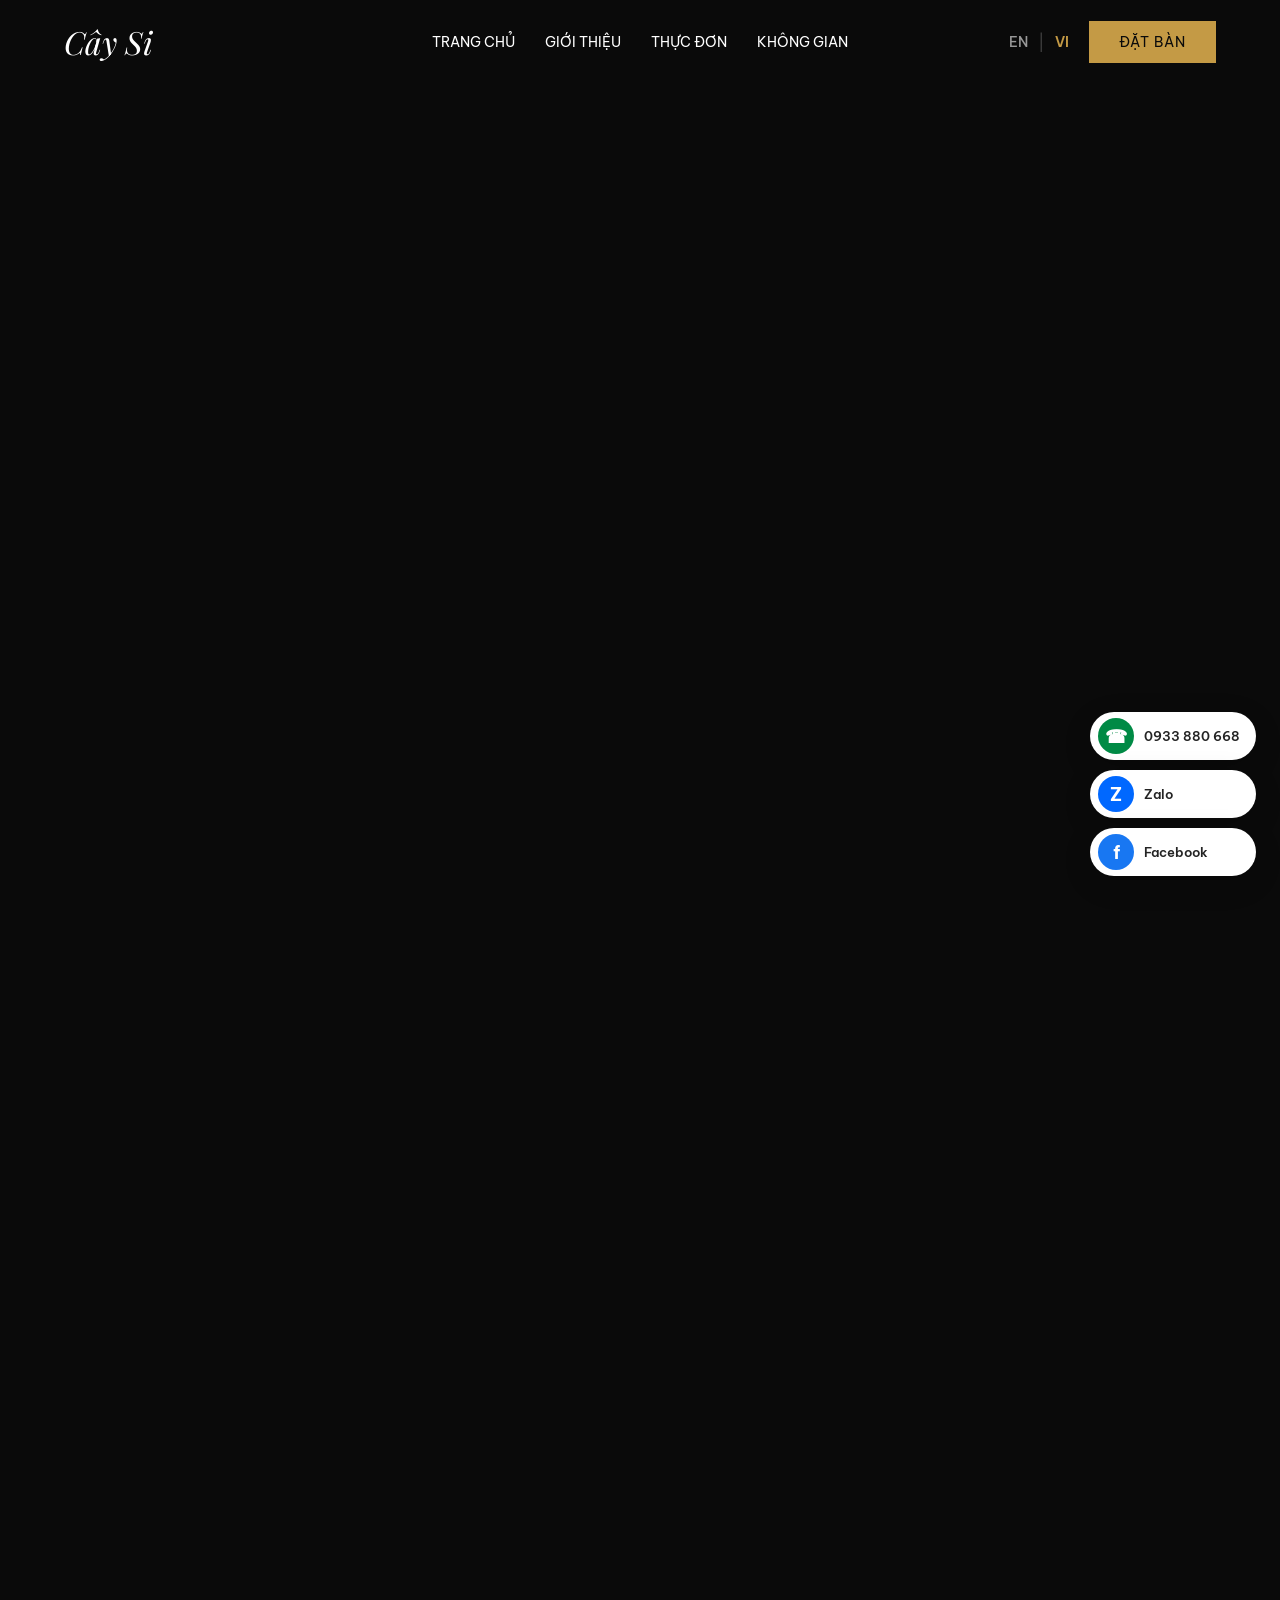
==== index.html @ 246cc5c3 "fix favi icon" ====
<!DOCTYPE html>
<html lang="en">

<head>
    <meta charset="UTF-8">
    <meta name="viewport" content="width=device-width, initial-scale=1.0">

    <link rel="icon" type="image/png" href="my-favicon/favicon-96x96.png" sizes="96x96" />
    <link rel="icon" type="image/svg+xml" href="my-favicon/favicon.svg" />
    <link rel="shortcut icon" href="my-favicon/favicon.ico" />
    <link rel="apple-touch-icon" sizes="180x180" href="my-favicon/apple-touch-icon.png" />
    <meta name="apple-mobile-web-app-title" content="Cay Si" />
    <link rel="manifest" href="my-favicon/site.webmanifest" />

    <title>Hải Sản Cây Si</title>
    <link rel="preconnect" href="https://fonts.googleapis.com">
    <link rel="preconnect" href="https://fonts.gstatic.com" crossorigin>
    <link
        href="https://fonts.googleapis.com/css2?family=Be+Vietnam+Pro:wght@300;400;500;600&family=Playfair+Display:ital,wght@0,400;0,600;0,700;1,400&display=swap"
        rel="stylesheet">
    <link rel="stylesheet" href="css/style.css">
</head>

<body>

    <!-- Header -->
    <header class="header">
        <div class="logo">Cây Si</div>

        <!-- Nút Hamburger cho Mobile -->
        <button class="menu-toggle" aria-label="Toggle Menu">
            <span></span>
            <span></span>
            <span></span>
        </button>

        <!-- Container chứa Menu và các nút (sẽ trượt ra trên mobile) -->
        <div class="nav-container">
            <nav class="nav-links">
                <a href="#" data-i18n="navHome">Home</a>
                <a href="#" data-i18n="navAbout">About</a>
                <a href="#" data-i18n="navMenu">Menu</a>
                <a href="#" data-i18n="navContact">Contact</a>
            </nav>

            <div class="header-actions">
                <!-- Language Switcher -->
                <div class="lang-switcher">
                    <button class="lang-btn active" data-lang="en" onclick="setLanguage('en')">EN</button>
                    <span class="divider">|</span>
                    <button class="lang-btn" data-lang="vi" onclick="setLanguage('vi')">VI</button>
                </div>

                <a href="#book" class="btn-primary" data-i18n="bookBtn">Book a Table</a>
            </div>
        </div>
    </header>

    <main>
        <!-- Hero Section -->
        <section class="hero reveal" ID="hero">
            <div class="hero-content">
                <h1 data-i18n="heroTitle">HẢI SẢN CÂY SI VŨNG TÀU</h1>
                <p data-i18n="heroDesc">Tươi sống, chế biến chuyên nghiệp và phục vụ trực tiếp từ đại dương đến đĩa của
                    bạn. Trải nghiệm hương vị tôn vinh biển cả trong từng miếng cắn.</p>
                <div class="hero-actions">
                    <a href="#book" class="btn-primary" data-i18n="bookBtn">ĐẶT BÀN</a>
                    <a href="#menu" class="btn-outline" data-i18n="exploreBtn">XEM THỰC ĐƠN</a>
                </div>
            </div>
        </section>

        <!-- About Section -->
        <section class="about section-padding reveal" id="about">
            <!-- Phần text phía trên -->
            <div class="about-header">
                <div class="about-title-wrapper">
                    <span class="subtitle" data-i18n="aboutSubtitle">ABOUT US</span>
                    <h2 data-i18n="aboutTitle">FLAVORFUL CREATIONS<br>EVERY PLATE</h2>
                </div>
                <div class="about-desc-wrapper">
                    <p data-i18n="aboutDesc1">At Caysi, we bring the freshest seafood from ocean to table. Our passion
                        is simple: to serve dishes that celebrate the flavors of the sea, crafted with care, quality
                        ingredients, and culinary expertise. Every day, our chefs select the finest catches, creating
                        meals that are fresh, flavorful, and unforgettable. From classic favorites to signature
                        creations, we combine tradition and innovation to deliver a dining experience that delights
                        every sense.</p>
                    <p data-i18n="aboutDesc2">Whether you're joining us for a casual meal, a special occasion, or to
                        savor the freshest seafood in town, we promise a journey of taste, freshness, and ocean-inspired
                        excellence.</p>
                </div>
            </div>

            <!-- Phần lưới hình ảnh phía dưới -->
            <div class="about-gallery">
                <!-- Cột trái: Ảnh to -->
                <div class="gallery-left">
                    <img src="https://images.unsplash.com/photo-1654922207993-2952fec328ae?q=80&w=774"
                        alt="Chef preparing fish">
                </div>

                <!-- Cột phải: Lưới 2x2 -->
                <div class="gallery-right">
                    <img src="https://images.unsplash.com/photo-1627900429100-3ed333915540" alt="Cooking process"
                        class="grid-img">

                    <div class="stats-box gold-bg">
                        <h2>90%</h2>
                        <p data-i18n="travellerSearch">TRAVELLER<br>SEARCH</p>
                    </div>

                    <div class="stats-box white-bg">
                        <h2><span id="dynamic-years">6</span>+</h2>
                        <p data-i18n="yearsText">YEARS</p>
                    </div>

                    <img src="https://images.unsplash.com/photo-1662982692115-743f9e716b98" alt="Plating food"
                        class="grid-img">
                </div>
            </div>
        </section>
        <!-- Full Image Section -->
        <section class="full-image reveal">
            <img src="assets/kingcrabsection.png" alt="Fresh King Crab" class="full-image-img">
        </section>

        <!-- Menu Categories -->
        <section class="categories section-padding reveal">
            <p class="subtitle" data-i18n="menuSubtitle">Menu nhà hàng</p>
            <h2 data-i18n="menuDescription"> NHÀ HÀNG CỦA CHÚNG TÔI CUNG CẤP NHIỀU NGUYÊN LIỆU CHẤT LƯỢNG CAO, CHẾ TẠO
                RA NHIỀU MÓN ĂN ĐẦY HƯƠNG VỊ ĐẦY ĐỦ.</h2>
            <div class="grid-3">
                <div class="category-card"
                    style="background-image: url('https://images.unsplash.com/photo-1615141982883-c7ad0e69fd62?q=80&w=1548');">
                    <h3>HẢI THEO MÙA &rarr;</h3>
                </div>
                <div class="category-card"
                    style="background-image: url('https://plus.unsplash.com/premium_photo-1694787534229-e8c7d8ed5db1');">
                    <h3>BÀO NGƯ HÀU &rarr;</h3>
                </div>
                <div class="category-card empty-card">
                    <h3>XEM TOÀN BỘ MENU &rarr;</h3>
                    <p>Khám phá trọn bộ các món hải sản tươi ngon được tuyển chọn kỹ lưỡng dành riêng cho bạn.</p>
                </div>
                <div class="category-card"
                    style="background-image: url('https://images.unsplash.com/photo-1510130387422-82bed34b37e9');">
                    <h3>CÁC MÓN CÁ &rarr;</h3>
                </div>
                <div class="category-card"
                    style="background-image: url('https://images.unsplash.com/photo-1511543865714-5a5a5ce51a94');">
                    <h3>CUA GHẸ &rarr;</h3>
                </div>
                <div class="category-card"
                    style="background-image: url('https://images.unsplash.com/photo-1605800226723-4aeea545fc3d');">
                    <h3>NGHÊU - SÒ - ỐC &rarr;</h3>
                </div>
            </div>
        </section>

        <!-- Authentic Dishes Gallery -->
        <section class="gallery section-padding reveal">
            <h2>CÁC MÓN ĂN ĐẶC SẮC</h2>
            <div class="gallery-grid">
                <img src="https://plus.unsplash.com/premium_photo-1726880414804-1d61f5737b9e" alt="Lobster">
                <div class="gallery-text">
                    <h3>VỊ NGON TRONG TỪNG MIẾNG CẮN</h3>
                    <p>Chúng tôi tự hào mang đến cho bạn trải nghiệm ẩm thực chân thật nhất từ đại dương, với chất lượng
                        không thể bàn cãi.</p>
                </div>
                <img src="https://plus.unsplash.com/premium_photo-1719530305720-6d38151dafac" alt="Paella">
                <img src="https://images.unsplash.com/photo-1608135227059-95aacee01035" alt="Mussels">
                <img src="https://images.unsplash.com/photo-1684591442558-860786985dd4" alt="Shrimp Curry">
                <img src="https://images.unsplash.com/photo-1576330383200-2bf325cfec52" alt="Shrimp Curry">
            </div>
        </section>

        <!-- Menu List -->
        <section class="menu-list section-padding reveal" id="menu">
            <div class="menu-intro">
                <h2>CÁC MÓN HẢI SẢN PHỔ BIẾN NHẤT</h2>
                <p>Những món ăn được gọi nhiều nhất của chúng tôi, được khách hàng yêu thích bởi hương vị tuyệt vời và
                    khẩu phần ăn đầy đặn.</p>
                <a href="#" class="btn-outline">XEM TOÀN BỘ THỰC ĐƠN</a>
            </div>
            <div class="menu-items">
                <div class="menu-item">
                    <div class="item-header">
                        <h4>TÔM HÙM THERMIDOR</h4>
                    </div>
                    <p>Món ăn cổ điển của Pháp với thịt tôm hùm béo ngậy, mềm mịn được nướng trong vỏ.</p>
                </div>
                <div class="menu-item">
                    <div class="item-header">
                        <h4>GHẸ TỎI XÀ PHONG</h4>
                    </div>
                    <p>Món ăn truyền thống với ghẹ to, được nấu với xà phong và các loại gia vị đặc trưng.</p>
                </div>
                <div class="menu-item">
                    <div class="item-header">
                        <h4>PAELLA HẢI SẢN</h4>
                    </div>
                    <p>Món cơm truyền thống của Tây Ban Nha được nướng với tôm, sò điệp, ốc và mực.</p>
                </div>
                <div class="menu-item">
                    <div class="item-header">
                        <h4>TÔM NƯỚNG MỌI</h4>
                    </div>
                    <p>Món tôm nướng với vỏ giòn, được phục vụ kèm rau củ đã nướng.</p>
                </div>
                <div class="menu-item">
                    <div class="item-header">
                        <h4>CUA LỘT</h4>
                    </div>
                    <p>Món cua lột với hương vị thơm ngon và thịt cua mềm mịn.</p>
                </div>
            </div>
        </section>

        <!-- Testimonials -->
        <section class="testimonials section-padding reveal">
            <p class="subtitle">ĐÁNH GIÁ</p>
            <h2>KHÁCH HÀNG NÓI GÌ VỀ CHÚNG TÔI</h2>
            <div class="testi-grid">
                <div class="testi-card">
                    <div class="stars">★★★★★</div>
                    <p>"Một trong những trải nghiệm hải sản tốt nhất mà tôi từng có. Paella là món không thể bỏ qua.
                        Chúng tôi sẽ quay lại!"</p>
                    <h4>ANH MINH</h4>
                </div>
                <div class="testi-card">
                    <div class="stars">★★★★★</div>
                    <p>"Một trong những trải nghiệm hải sản tốt nhất mà tôi từng có. Paella là món không thể bỏ qua.
                        Chúng tôi sẽ quay lại!"</p>
                    <h4>CHỊ THẢO</h4>
                </div>
            </div>
        </section>

        <!-- Large Typography Banner -->
        <section class="banner section-padding reveal">
            <h2>
                CHÚNG TÔI CHỈ MUA SẢN PHẨM TỪ
                <span class="inline-img"
                    style="background-image: url('https://images.unsplash.com/photo-1606850780554-b55ea4dd0b70');"></span>
                NHÀ CUNG CẤP UY TÍN TẠI VŨNG TÀU, ĐẢM BẢO
                <span class="inline-img"
                    style="background-image: url('https://images.unsplash.com/photo-1555939594-58d7cb561ad1');"></span>
                CHẤT LƯỢNG CAO NHẤT CHO
                <span class="inline-img"
                    style="background-image: url('https://images.unsplash.com/photo-1565557623262-b51c2513a641');"></span>
                TỪNG MÓN ĂN.
            </h2>
        </section>

        <section class="restaurant-space section-padding reveal">
            <div class="space-header">
                <div>
                    <p class="subtitle">KHÔNG GIAN</p>
                    <h2>KHÔNG GIAN NHÀ HÀNG</h2>
                </div>
            </div>

            <div class="space-gallery">
                <div class="space-image space-image-large">
                    <img src="https://images.unsplash.com/photo-1515003197210-e0cd71810b5f?auto=format&fit=crop&w=1200&q=85"
                        alt="Không gian nhà hàng">
                </div>

                <div class="space-image">
                    <img src="https://images.unsplash.com/photo-1517248135467-4c7edcad34c4?auto=format&fit=crop&w=800&q=85"
                        alt="Không gian bên trong nhà hàng">
                </div>

                <div class="space-image">
                    <img src="https://images.unsplash.com/photo-1559339352-11d035aa65de?auto=format&fit=crop&w=800&q=85"
                        alt="Bàn ăn nhà hàng">
                </div>

                <div class="space-image">
                    <img src="https://images.unsplash.com/photo-1552566626-52f8b828add9?auto=format&fit=crop&w=800&q=85"
                        alt="Khu vực bàn ăn">
                </div>

                <div class="space-image">
                    <img src="https://images.unsplash.com/photo-1544148103-0773bf10d330?auto=format&fit=crop&w=800&q=85"
                        alt="Không gian nhà hàng sang trọng">
                </div>
            </div>
        </section>

        <section class="contact section-padding reveal" id="contact">
            <div class="contact-inner">

                <div class="contact-heading">
                    <h2>LIÊN HỆ<br>ĐẶT BÀN</h2>
                </div>

                <div class="contact-info">

                    <div class="contact-item">
                        <span>ĐỊA CHỈ</span>
                        <p>
                           Số 4 Lê Hồng Phong Nối Dài, Vũng Tàu, Việt Nam
                        </p>
                    </div>

                    <div class="contact-item">
                        <span>ĐIỆN THOẠI</span>
                        <a href="tel:0933880668">
                            0933 880 668
                        </a>
                    </div>

                    <div class="contact-item">
                        <span>ZALO</span>
                        <a href="https://zalo.me/0933880668" target="_blank">
                            0933 880 668
                        </a>
                    </div>

                    <div class="contact-item">
                        <span>FACEBOOK</span>
                        <a href="https://www.facebook.com/HaiSanTuoiSongVungTauCaySiQuan/" target="_blank"
                            rel="noopener noreferrer">
                            Hải Sản Tươi Sống Vũng Tàu Cây Si Quân
                        </a>
                    </div>

                </div>

            </div>
        </section>

        <div class="floating-contact">

    <!-- Phone -->
    <a
        href="tel:0933880668"
        class="floating-contact-btn phone"
        aria-label="Gọi điện thoại"
    >
        <span class="floating-icon">☎</span>
        <span class="floating-text">0933 880 668</span>
    </a>

    <!-- Zalo -->
    <a
        href="https://zalo.me/0933880668"
        target="_blank"
        rel="noopener noreferrer"
        class="floating-contact-btn zalo"
        aria-label="Liên hệ Zalo"
    >
        <span class="floating-icon">Z</span>
        <span class="floating-text">Zalo</span>
    </a>

    <!-- Facebook -->
    <a
        href="https://www.facebook.com/HaiSanTuoiSongVungTauCaySiQuan/"
        target="_blank"
        rel="noopener noreferrer"
        class="floating-contact-btn facebook"
        aria-label="Facebook"
    >
        <span class="floating-icon">f</span>
        <span class="floating-text">Facebook</span>
    </a>

</div>

    </main>

    <!-- Footer -->
    <footer class="footer reveal">
        <div class="footer-top">
            <div class="footer-logo">Caysi</div>
            <div class="footer-links">
                <a href="#" data-i18n="navHome">Home</a>
                <a href="#" data-i18n="navAbout">About</a>
                <a href="#" data-i18n="navMenu">Menu</a>
                <a href="#" data-i18n="navContact">Contact</a>
            </div>
        </div>
        <div class="footer-bottom">
            <p>&copy; 2026 Caysi Seafood Restaurant. All rights reserved.</p>
            <div class="socials">
                <span>FB</span>
                <span>IG</span>
                <span>TW</span>
            </div>
        </div>
    </footer>

    <!-- Lenis Smooth Scroll -->
    <script src="https://unpkg.com/@studio-freight/lenis@1.0.42/dist/lenis.min.js"></script>
    <script src="js/i18n.js"></script>
    <script src="js/main.js"></script>
</body>

</html>
---- css/style.css ----
/* =========================================================
   CAY SI SEAFOOD RESTAURANT
   CLEAN RESPONSIVE STYLESHEET
   ========================================================= */


/* =========================================================
   00. ROOT VARIABLES & GLOBAL RESET
   ========================================================= */

:root {
    --bg-dark: #0a0a0a;
    --bg-card: #151515;

    --color-primary: #c49a45;

    --text-light: #ffffff;
    --text-muted: #999999;

    --font-heading: 'Playfair Display', serif;
    --font-body: 'Be Vietnam Pro', sans-serif;

    --container-padding: 5%;
    --section-padding-y: 100px;

    --content-max-width: 2500px;

    --transition-fast: 0.3s ease;
    --transition-menu: 0.4s cubic-bezier(0.77, 0, 0.175, 1);

    --border-light: rgba(255, 255, 255, 0.1);
    --shadow-dark: 0 20px 50px rgba(0, 0, 0, 0.5);
}


/* =========================================================
   GLOBAL RESET
   ========================================================= */

* {
    margin: 0;
    padding: 0;
    box-sizing: border-box;
}

html {
    scroll-behavior: initial;
}

body {
    margin: 0;

    background-color: var(--bg-dark);
    color: var(--text-light);

    font-family: var(--font-body);

    overflow-x: hidden;
}

img {
    max-width: 100%;
}

h1,
h2,
h3,
h4 {
    font-family: var(--font-heading);
    font-weight: 400;
}

a {
    color: var(--text-light);
    text-decoration: none;
    transition: color var(--transition-fast);
}

a:hover {
    color: var(--color-primary);
}

button,
input,
textarea {
    font-family: inherit;
}


/* =========================================================
   GLOBAL SECTION CONTAINER
   ========================================================= */

.section-padding {
    width: 100%;
    max-width: var(--content-max-width);

    margin: 0 auto;

    padding: var(--section-padding-y) var(--container-padding);
}


/* =========================================================
   BUTTONS
   ========================================================= */

.btn-primary,
.btn-secondary,
.btn-outline {
    display: inline-block;

    padding: 12px 30px;

    border: none;

    font-size: 0.9rem;
    letter-spacing: 1px;
    text-transform: uppercase;

    cursor: pointer;

    transition:
        background-color var(--transition-fast),
        color var(--transition-fast),
        border-color var(--transition-fast);
}

.btn-primary {
    background-color: var(--color-primary);
    color: var(--bg-dark);
}

.btn-primary:hover {
    background-color: #d5ad5d;
    color: var(--bg-dark);
}

.btn-secondary {
    background: transparent;
    color: var(--text-light);
}

.btn-outline {
    background: transparent;

    border: 1px solid var(--color-primary);

    color: var(--color-primary);
}

.btn-outline:hover {
    background-color: var(--color-primary);
    color: var(--bg-dark);
}


/* =========================================================
   A. DESKTOP
   Base styles: 1201px+
   ========================================================= */


/* =========================================================
   A1. HEADER
   ========================================================= */

.header {
    position: fixed;

    top: 0;
    left: 0;

    z-index: 100;

    display: flex;
    align-items: center;
    justify-content: space-between;

    width: 100%;

    padding: 20px var(--container-padding);

    transition:
        background-color var(--transition-fast),
        padding var(--transition-fast),
        box-shadow var(--transition-fast);
}

.header.scrolled {
    padding: 15px var(--container-padding);

    background-color: rgba(10, 10, 10, 0.9);

    backdrop-filter: blur(10px);

    box-shadow: 0 4px 10px rgba(0, 0, 0, 0.3);
}

.logo {
    flex-shrink: 0;

    font-family: var(--font-heading);
    font-size: 2rem;
    font-style: italic;
}


/* =========================================================
   A2. DESKTOP NAVIGATION
   ========================================================= */

.nav-container {
    display: flex;
    align-items: center;
    justify-content: flex-end;

    flex: 1;

    min-width: 0;
}

.nav-links {
    position: absolute;

    left: 50%;

    display: flex;
    align-items: center;

    gap: 30px;

    transform: translateX(-50%);

    font-size: 0.9rem;
    text-transform: uppercase;
}

.nav-links a {
    white-space: nowrap;
}


/* =========================================================
   A3. HEADER ACTIONS
   ========================================================= */

.header-actions {
    display: flex;
    align-items: center;

    gap: 20px;
}

.lang-switcher {
    display: flex;
    align-items: center;

    gap: 10px;
}

.lang-btn {
    padding: 0;

    background: none;
    border: none;

    color: var(--text-muted);

    font-family: var(--font-body);
    font-size: 0.9rem;
    font-weight: 500;

    text-transform: uppercase;

    cursor: pointer;

    transition: color var(--transition-fast);
}

.lang-btn:hover {
    color: var(--text-light);
}

.lang-btn.active {
    color: var(--color-primary);
    font-weight: 600;
}

.divider {
    color: rgba(255, 255, 255, 0.2);
}


/* =========================================================
   A4. MOBILE MENU TOGGLE
   ========================================================= */

.menu-toggle {
    display: none;

    flex-direction: column;
    justify-content: space-between;

    width: 30px;
    height: 20px;

    padding: 0;

    background: transparent;
    border: none;

    cursor: pointer;

    z-index: 101;
}

.menu-toggle span {
    width: 100%;
    height: 2px;

    background-color: var(--text-light);

    transition: all var(--transition-fast);
}


/* =========================================================
   A5. HERO
   ========================================================= */

.hero {
    min-height: 100vh;

    display: flex;
    flex-direction: column;
    align-items: center;
    justify-content: center;

    padding: 150px var(--container-padding) 50px;

    text-align: center;

    background-image:
        linear-gradient(rgba(0, 0, 0, 0.2),
            rgba(0, 0, 0, 0.8)),
        url('https://images.unsplash.com/photo-1623962470629-ead26532ef44?q=80&w=1170&auto=format&fit=crop&ixlib=rb-4.1.0&ixid=M3wxMjA3fDB8MHxwaG90by1wYWdlfHx8fGVufDB8fHx8fA%3D%3D');

    background-position: center;
    background-size: cover;
    background-repeat: no-repeat;
}

.hero-content {
    width: 100%;
    max-width: 1000px;
}

.hero h1 {
    margin-bottom: 20px;

    font-size: clamp(3rem, 8vw, 6rem);
    line-height: 1;

    text-transform: uppercase;
}

.hero p {
    max-width: 600px;

    margin: 0 auto 30px;

    color: var(--text-muted);

    font-size: 1.1rem;
    line-height: 1.6;
}

.hero-actions {
    display: flex;
    justify-content: center;
    flex-wrap: wrap;

    gap: 15px;

    margin-bottom: 50px;
}


/* =========================================================
   A6. ABOUT
   ========================================================= */

.about {
    display: flex;
    flex-direction: column;

    gap: 60px;
}


/* =========================================================
   A7. ABOUT HEADER
   ========================================================= */

.about-header {
    display: grid;

    grid-template-columns: minmax(0, 1fr) minmax(0, 1fr);

    gap: clamp(60px, 9vw, 140px);

    align-items: start;

    margin-bottom: 20px;
}

.about-title-wrapper .subtitle {
    display: block;

    margin-bottom: 15px;

    color: var(--color-primary);

    font-size: 0.8rem;
    font-weight: 600;

    letter-spacing: 3px;

    text-transform: uppercase;
}

.about-title-wrapper h2 {
    font-size: clamp(2.5rem, 4vw, 3.5rem);
    line-height: 1.1;

    text-transform: uppercase;
}

.about-desc-wrapper p {
    margin-bottom: 20px;

    color: var(--text-muted);

    font-size: 0.95rem;
    line-height: 1.7;
}

.about-desc-wrapper p:last-child {
    margin-bottom: 0;
}


/* =========================================================
   A8. ABOUT IMAGE GALLERY
   ========================================================= */

.about-gallery {
    display: grid;

    grid-template-columns: minmax(0, 1fr) minmax(0, 1fr);

    gap: 15px;

    width: 100%;
}

.gallery-left {
    width: 100%;

    aspect-ratio: 1 / 1;

    overflow: hidden;
}

.gallery-left img {
    display: block;

    width: 100%;
    height: 100%;

    object-fit: cover;
}

.gallery-right {
    display: grid;

    grid-template-columns: repeat(2, minmax(0, 1fr));

    gap: 15px;

    width: 100%;

    aspect-ratio: 1 / 1;
}

.gallery-right img,
.gallery-right .stats-box {
    width: 100%;

    aspect-ratio: 1 / 1;

    object-fit: cover;
}

.gallery-right img {
    display: block;
}

.stats-box {
    display: flex;
    flex-direction: column;
    align-items: center;
    justify-content: center;

    padding: 15px;

    text-align: center;
}

.stats-box h2 {
    margin-bottom: 20px;

    font-size: clamp(3rem, 5vw, 6rem);
    line-height: 1;

    font-weight: 600;

    text-shadow: 0 2px 5px rgba(0, 0, 0, 0.5);
}

.stats-box p {
    font-family: var(--font-heading);

    font-size: clamp(1.3rem, 2.5vw, 2.5rem);
    font-weight: 500;

    line-height: 1.2;

    letter-spacing: 1px;

    text-transform: uppercase;

    text-shadow: 0 2px 5px rgba(0, 0, 0, 0.5);
}

.gold-bg {
    background-color: var(--color-primary);
    color: var(--bg-dark);
}

.white-bg {
    background-color: #ffffff;

    border: 6px solid var(--color-primary);

    color: var(--color-primary);
}


/* =========================================================
   A9. FULL IMAGE
   ========================================================= */

.full-image {
    width: 100%;

    overflow: hidden;
}

.full-image img {
    display: block;

    width: 100%;
    height: auto;

    object-fit: cover;

    object-position: center;
}


/* =========================================================
   A11. MENU CATEGORIES
   ========================================================= */

.categories h2 {
    font-size: clamp(2rem, 9vw, 2.8rem);

    line-height: 1.1;

    margin-bottom: 60px;
}

.grid-3 {
    display: grid;

    grid-template-columns: repeat(3, minmax(0, 1fr));

    gap: 20px;
}

.category-card {
    position: relative;

    display: flex;
    align-items: flex-end;

    width: 100%;
    aspect-ratio: 1 / 1;

    padding: 30px;

    background-position: center;
    background-size: cover;
    background-repeat: no-repeat;

    overflow: hidden;
}

.category-card::after {
    content: '';
    position: absolute;
    left: 0;
    right: 0;
    bottom: 0;
    height: 35%;

    background: linear-gradient(
        to top,
        rgba(0, 0, 0, 0.9),
        transparent
    );

    pointer-events: none;
}

.category-card h3 {
    position: relative;

    z-index: 1;

    font-size: 1.5rem;

    text-transform: uppercase;
}

.empty-card {
    align-items: center;
    justify-content: center;

    flex-direction: column;

    background-color: var(--bg-card);

    text-align: center;
}

.empty-card::after {
    display: none;
}

.empty-card p {
    margin-top: 15px;

    color: var(--text-muted);

    font-size: 0.9rem;
}


/* =========================================================
   A12. AUTHENTIC DISHES GALLERY
   ========================================================= */

.gallery h2 {
    font-size: 3rem;

    text-transform: uppercase;
}

.gallery-grid {
    display: grid;
    grid-template-columns: repeat(3, minmax(0, 1fr));
    gap: 20px;
    margin-top: 40px;
}

.gallery-grid img {
    width: 100%;
    aspect-ratio: 1 / 1;
    height: auto;
    object-fit: cover;
}

.gallery-text {
    display: flex;
    flex-direction: column;
    justify-content: center;

    padding: 30px;

    background-color: var(--bg-card);
}

.gallery-text h3 {
    margin-bottom: 15px;
}

.gallery-text p {
    color: var(--text-muted);

    line-height: 1.6;
}


/* =========================================================
   A13. MENU LIST
   ========================================================= */

.menu-list {
    display: grid;

    grid-template-columns: minmax(0, 1fr) minmax(0, 2fr);

    gap: 280px;
}

.menu-intro h2 {
    margin-bottom: 20px;

    font-size: 2.5rem;
}

.menu-intro p {
    margin-bottom: 30px;

    color: var(--text-muted);

    line-height: 1.6;
}

.menu-item {
    margin-bottom: 30px;

    padding-bottom: 20px;

    border-bottom: 1px solid var(--border-light);
}

.item-header {
    display: flex;
    align-items: flex-start;
    justify-content: space-between;

    gap: 20px;

    margin-bottom: 10px;
}

.item-header h4 {
    font-size: 1.2rem;
    letter-spacing: 1px;

    text-transform: uppercase;
}

.menu-item p {
    color: var(--text-muted);

    font-size: 0.95rem;
    line-height: 1.6;
}


/* =========================================================
   A14. TESTIMONIALS
   ========================================================= */

.testimonials {
    text-align: center;
}

.subtitle {
    margin-bottom: 15px;

    color: var(--color-primary);

    letter-spacing: 2px;
}

.testimonials h2 {
    margin-bottom: 50px;

    font-size: 2.5rem;
}

.testi-grid {
    display: grid;

    grid-template-columns: repeat(2, minmax(0, 1fr));

    gap: 40px;
}

.testi-card {
    position: relative;

    padding: 50px;

    background-color: var(--bg-card);

    text-align: center;
}


.stars {
    margin-bottom: 20px;

    color: var(--color-primary);
}

.testi-card p {
    margin-bottom: 20px;

    color: var(--text-muted);

    font-style: italic;

    line-height: 1.6;
}


/* =========================================================
   A15. TYPOGRAPHY BANNER
   ========================================================= */

.banner h2 {
    font-size: 3.5rem;
    line-height: 1.4;

    text-align: center;
}

.inline-img {
    display: inline-block;

    width: 80px;
    height: 40px;

    margin: 0 10px;

    border-radius: 20px;

    background-position: center;
    background-size: cover;

    vertical-align: middle;
}



/* =========================================================
   A17. FOOTER
   ========================================================= */

.footer {
    padding: 50px var(--container-padding);

    background-color: var(--color-primary);

    color: var(--bg-dark);
}

.footer-top {
    display: flex;
    align-items: center;
    justify-content: space-between;

    padding-bottom: 30px;
    margin-bottom: 30px;

    border-bottom: 1px solid rgba(0, 0, 0, 0.1);
}

.footer-logo {
    font-family: var(--font-heading);

    font-size: 2rem;
    font-style: italic;
}

.footer-links {
    display: flex;
    gap: 20px;
}

.footer-links a {
    color: var(--bg-dark);

    font-size: 0.9rem;
    font-weight: 600;

    text-transform: uppercase;
}

.footer-links a:hover {
    color: #ffffff;
}

.footer-bottom {
    display: flex;
    align-items: center;
    justify-content: space-between;

    font-size: 0.9rem;
}

.socials {
    display: flex;
    gap: 15px;
}

.socials span {
    font-weight: 600;

    cursor: pointer;
}


/* =========================================================
   A18. REVEAL ANIMATION
   ========================================================= */

.reveal {
    opacity: 0;

    transform: translateY(50px);

    transition:
        opacity 0.9s cubic-bezier(0.5, 0, 0, 1),
        transform 0.9s cubic-bezier(0.5, 0, 0, 1);
}

.reveal.active {
    opacity: 1;

    transform: translateY(0);
}


/* =========================================================
   B. LAPTOP / TABLET
   901px - 1200px
   ========================================================= */


/* =========================================================
   B1. GLOBAL SPACING
   ========================================================= */

@media (min-width: 901px) and (max-width: 1200px) {

    :root {
        --container-padding: 4%;
        --section-padding-y: 80px;
    }


    /* =====================================================
       B2. HEADER
       ===================================================== */

    .header {
        padding: 18px var(--container-padding);
    }

    .header.scrolled {
        padding: 14px var(--container-padding);
    }

    .nav-links {
        gap: 20px;

        font-size: 0.8rem;
    }

    .header-actions {
        gap: 12px;
    }

    .btn-primary,
    .btn-secondary,
    .btn-outline {
        padding: 11px 22px;

        font-size: 0.8rem;
    }


    /* =====================================================
       B3. HERO
       ===================================================== */

    .hero {
        padding-right: 4%;
        padding-left: 4%;
    }

    .hero h1 {
        font-size: clamp(3rem, 7vw, 5rem);
    }

    .hero p {
        max-width: 560px;

        font-size: 1rem;
    }


    /* =====================================================
       B4. ABOUT
       ===================================================== */

    .about {
        gap: 45px;
    }

    .about-header {
        grid-template-columns: minmax(0, 1fr) minmax(0, 1fr);

        gap: 50px;

        margin-bottom: 10px;
    }

    .about-title-wrapper h2 {
        font-size: clamp(2.2rem, 4vw, 3rem);
    }

    .about-desc-wrapper p {
        font-size: 0.9rem;
    }

    .about-gallery {
        gap: 12px;
    }

    .gallery-right {
        gap: 12px;
    }

    .stats-box {
        padding: 10px;
    }

    .stats-box h2 {
        margin-bottom: 12px;

        font-size: clamp(2.5rem, 5vw, 4.5rem);
    }

    .stats-box p {
        font-size: clamp(1rem, 2vw, 1.8rem);
    }



    /* =====================================================
       B6. CATEGORIES
       ===================================================== */

    .grid-3 {
        gap: 15px;
    }

    .category-card {
        padding: 25px;
    }

    .category-card h3 {
        font-size: 1.25rem;
    }


    /* =====================================================
       B7. DISHES GALLERY
       ===================================================== */

    .gallery-grid {
        gap: 15px;
    }

    .gallery-grid img {
        height: 260px;
    }

    .gallery-text {
        padding: 25px;
    }


    /* =====================================================
       B8. MENU
       ===================================================== */

    .menu-list {
        grid-template-columns: minmax(0, 1fr) minmax(0, 1.5fr);

        gap: 50px;
    }

    .menu-intro h2 {
        font-size: 2.2rem;
    }


    /* =====================================================
       B9. TESTIMONIALS
       ===================================================== */

    .testi-grid {
        gap: 25px;
    }

    .testi-card {
        padding: 40px 30px;
    }


    /* =====================================================
       B10. BANNER
       ===================================================== */

    .banner h2 {
        font-size: 2.8rem;
    }

}


/* =========================================================
   C. MOBILE
   <= 900px
   ========================================================= */


/* =========================================================
   C1. GLOBAL MOBILE VARIABLES
   ========================================================= */

@media (max-width: 900px) {

    :root {
        --container-padding: 20px;
        --section-padding-y: 65px;
    }


    /* =====================================================
       C2. GLOBAL SECTION
       ===================================================== */

    .section-padding {
        padding-top: var(--section-padding-y);
        padding-bottom: var(--section-padding-y);
    }


    /* =====================================================
       C3. MOBILE HEADER
       ===================================================== */

    .header {
        padding: 16px 20px;
    }

    .header.scrolled {
        padding: 13px 20px;
    }

    .logo {
        font-size: 1.8rem;
    }

    .menu-toggle {
        display: flex;
    }

    .nav-container {
        position: fixed;

        top: 0;
        right: -100%;

        display: flex;
        flex-direction: column;
        align-items: center;
        justify-content: center;

        width: min(100%, 400px);
        height: 100dvh;

        padding: 40px 30px;

        background-color: var(--bg-card);

        gap: 45px;

        box-shadow: -10px 0 30px rgba(0, 0, 0, 0.8);

        transition: right var(--transition-menu);

        z-index: 99;
    }

    .nav-container.open {
        right: 0;
    }

    .nav-links {
        position: static;

        display: flex;
        flex-direction: column;
        align-items: center;

        gap: 28px;

        transform: none;
    }

    .nav-links a {
        font-size: 1.1rem;
    }

    .header-actions {
        flex-direction: column;

        gap: 25px;
    }

    .menu-toggle.open span:nth-child(1) {
        transform: translateY(9px) rotate(45deg);
    }

    .menu-toggle.open span:nth-child(2) {
        opacity: 0;
    }

    .menu-toggle.open span:nth-child(3) {
        transform: translateY(-9px) rotate(-45deg);
    }


    /* =====================================================
       C4. MOBILE HERO
       ===================================================== */

    .hero {
        min-height: 100svh;

        padding: 120px 20px 50px;
    }

    .hero h1 {
        font-size: clamp(2.5rem, 12vw, 4rem);

        line-height: 1.05;
    }

    .hero p {
        max-width: 520px;

        font-size: 0.95rem;
        line-height: 1.6;
    }

    .hero-actions {
        gap: 10px;

        margin-bottom: 20px;
    }

    .btn-primary,
    .btn-secondary,
    .btn-outline {
        padding: 11px 20px;

        font-size: 0.75rem;
    }


    /* =====================================================
       C5. MOBILE ABOUT
       ===================================================== */

    .about {
        gap: 40px;
    }

    .about-header {
        display: flex;
        flex-direction: column;

        gap: 25px;

        margin-bottom: 0;
    }

    .about-title-wrapper h2 {
        font-size: clamp(2rem, 9vw, 3rem);

        line-height: 1.08;
    }

    .about-title-wrapper .subtitle {
        margin-bottom: 12px;

        font-size: 0.7rem;
        letter-spacing: 2px;
    }

    .about-desc-wrapper p {
        margin-bottom: 16px;

        font-size: 0.88rem;
        line-height: 1.65;
    }


    /* =====================================================
       C6. MOBILE ABOUT GALLERY
       ===================================================== */

    .about-gallery {
        display: grid;

        grid-template-columns: 1fr;

        gap: 12px;

        width: 100%;
        max-width: 100%;

        margin: 0;

        aspect-ratio: auto;
    }

    .gallery-left {
        width: 100%;

        aspect-ratio: 1 / 1;

        overflow: hidden;
    }

    .gallery-left img {
        display: block;

        width: 100%;
        height: 100%;

        min-height: 0;

        object-fit: cover;
    }

    .gallery-right {
        display: grid;

        grid-template-columns: repeat(2, minmax(0, 1fr));

        gap: 12px;

        width: 100%;
        height: auto;

        aspect-ratio: 1 / 1;
    }

    .gallery-right img,
    .gallery-right .stats-box {
        width: 100%;
        height: 100%;

        aspect-ratio: 1 / 1;

        box-sizing: border-box;
    }

    .gallery-right img {
        display: block;

        object-fit: cover;
    }

    .stats-box {
        padding: 8px;
    }

    .stats-box h2 {
        margin-bottom: 8px;

        font-size: clamp(2.2rem, 11vw, 3.5rem);
    }

    .stats-box p {
        font-size: clamp(0.8rem, 4vw, 1.2rem);

        line-height: 1.15;
    }

    .white-bg {
        border-width: 4px;
    }


    /* =====================================================
       C7. MOBILE FULL IMAGE
       ===================================================== */

    .full-image {
        width: 100%;
    }

    .full-image img {
        width: 100%;
        height: auto;

        object-fit: cover;
    }


    /* =====================================================
       C9. MOBILE CATEGORIES
       ===================================================== */

    .grid-3 {
        grid-template-columns: repeat(2, minmax(0, 1fr));

        gap: 12px;
    }

    .category-card {
        padding: 20px;
    }

    .category-card h3 {
        font-size: 1rem;

        line-height: 1.2;
    }

    .empty-card p {
        margin-top: 10px;

        font-size: 0.75rem;
        line-height: 1.5;
    }


    /* =====================================================
       C10. MOBILE DISHES GALLERY
       ===================================================== */

    .gallery h2 {
        font-size: clamp(2rem, 9vw, 2.8rem);

        line-height: 1.1;
    }

    .gallery-grid {
        grid-template-columns: repeat(2, minmax(0, 1fr));

        gap: 12px;

        margin-top: 30px;
    }

    .gallery-grid img {
        width: 100%;
        height: 220px;
    }

    .gallery-grid .tall {
        grid-row: span 2;

        height: 100%;
    }

    .gallery-text {
        padding: 20px;
    }

    .gallery-text h3 {
        font-size: 1.2rem;

        line-height: 1.2;
    }

    .gallery-text p {
        font-size: 0.8rem;

        line-height: 1.5;
    }


    /* =====================================================
       C11. MOBILE MENU
       ===================================================== */

    .menu-list {
        display: flex;
        flex-direction: column;

        gap: 40px;
    }

    .menu-intro h2 {
        font-size: clamp(2rem, 9vw, 2.8rem);

        line-height: 1.1;
    }

    .menu-intro p {
        font-size: 0.9rem;

        line-height: 1.6;
    }

    .menu-item {
        margin-bottom: 22px;

        padding-bottom: 16px;
    }

    .item-header {
        gap: 12px;
    }

    .item-header h4 {
        font-size: 1rem;

        line-height: 1.3;
    }

    .menu-item p {
        font-size: 0.85rem;

        line-height: 1.5;
    }


    /* =====================================================
       C12. MOBILE TESTIMONIALS
       ===================================================== */

    .testimonials h2 {
        margin-bottom: 40px;

        font-size: clamp(2rem, 9vw, 2.7rem);

        line-height: 1.1;
    }

    .testi-grid {
        grid-template-columns: 1fr;

        gap: 55px;
    }

    .testi-card {
        padding: 40px 25px 30px;
    }

    .testi-card p {
        font-size: 0.9rem;

        line-height: 1.6;
    }


    /* =====================================================
       C13. MOBILE TYPOGRAPHY BANNER
       ===================================================== */

    .banner h2 {
        font-size: clamp(1.8rem, 8vw, 2.5rem);

        line-height: 1.35;
    }

    .inline-img {
        width: 55px;
        height: 30px;

        margin: 0 5px;

        border-radius: 15px;
    }


    /* =====================================================
       C15. MOBILE FOOTER
       ===================================================== */

    .footer {
        padding: 40px 20px;
    }

    .footer-top {
        flex-direction: column;
        align-items: center;

        gap: 25px;

        text-align: center;
    }

    .footer-links {
        flex-wrap: wrap;
        justify-content: center;

        gap: 15px;
    }

    .footer-links a {
        margin: 0;

        font-size: 0.8rem;
    }

    .footer-bottom {
        flex-direction: column;

        gap: 20px;

        text-align: center;
    }

    .socials {
        gap: 15px;
    }
}


/* =========================================================
   C16. SMALL MOBILE
   <= 400px
   ========================================================= */

@media (max-width: 400px) {

    :root {
        --container-padding: 16px;
        --section-padding-y: 55px;
    }


    /* =====================================================
       SMALL MOBILE - HEADER
       ===================================================== */

    .header {
        padding: 14px 16px;
    }

    .logo {
        font-size: 1.6rem;
    }


    /* =====================================================
       SMALL MOBILE - HERO
       ===================================================== */

    .hero {
        padding-right: 16px;
        padding-left: 16px;
    }

    .hero h1 {
        font-size: clamp(2.2rem, 12vw, 3rem);
    }

    .hero p {
        font-size: 0.85rem;
    }

    .hero-actions {
        flex-direction: column;
        align-items: stretch;

        width: 100%;
        max-width: 280px;

        margin-right: auto;
        margin-left: auto;
    }

    .hero-actions .btn-primary,
    .hero-actions .btn-outline {
        width: 100%;

        text-align: center;
    }


    /* =====================================================
       SMALL MOBILE - ABOUT
       ===================================================== */

    .about-title-wrapper h2 {
        font-size: 2rem;
    }

    .about-desc-wrapper p {
        font-size: 0.82rem;
    }

    .about-gallery {
        gap: 10px;
    }

    .gallery-right {
        gap: 10px;
    }

    .stats-box {
        padding: 6px;
    }

    .stats-box h2 {
        margin-bottom: 6px;

        font-size: 2.2rem;
    }

    .stats-box p {
        font-size: 0.7rem;
    }


    /* =====================================================
       SMALL MOBILE - CATEGORIES
       ===================================================== */

    .grid-3 {
        gap: 10px;
    }

    .category-card {
        padding: 15px;
    }

    .category-card h3 {
        font-size: 0.85rem;
    }

    .empty-card p {
        font-size: 0.7rem;
    }


    /* =====================================================
       SMALL MOBILE - DISH GALLERY
       ===================================================== */

    .gallery-grid {
        gap: 10px;
    }

    .gallery-grid img {
        height: 180px;
    }

    .gallery-text {
        padding: 15px;
    }

    .gallery-text h3 {
        font-size: 1rem;
    }

    .gallery-text p {
        font-size: 0.72rem;
    }


    /* =====================================================
       SMALL MOBILE - MENU
       ===================================================== */

    .item-header h4 {
        font-size: 0.9rem;
    }

    .menu-item p {
        font-size: 0.78rem;
    }


    /* =====================================================
       SMALL MOBILE - TESTIMONIALS
       ===================================================== */

    .testi-card {
        padding-right: 18px;
        padding-left: 18px;
    }


    /* =====================================================
       SMALL MOBILE - BANNER
       ===================================================== */

    .banner h2 {
        font-size: 1.7rem;
    }

    .inline-img {
        width: 45px;
        height: 25px;

        margin: 0 3px;
    }


    /* =====================================================
       SMALL MOBILE - FOOTER
       ===================================================== */

    .footer {
        padding-right: 16px;
        padding-left: 16px;
    }
}





/* =========================================
   RESTAURANT SPACE
========================================= */


.space-header {
    display: flex;
    align-items: flex-end;
    justify-content: space-between;
    gap: 40px;
    margin-bottom: 50px;
}

.space-header h2 {
    margin: 0;

    font-size: clamp(42px, 5vw, 76px);
    line-height: 0.95;
    letter-spacing: -0.04em;
}


.space-address span {
    display: block;
    margin-bottom: 10px;

    font-size: 11px;
    font-weight: 600;
    letter-spacing: 0.15em;

    color: #777;
}

.space-address p {
    margin: 0;

    font-size: 15px;
    line-height: 1.7;
    color: #242424;
}


/* =========================================
   GALLERY
========================================= */

.space-gallery {
    display: grid;

    grid-template-columns: 1.5fr 1fr 1fr;
    grid-template-rows: repeat(2, minmax(280px, 1fr));

    gap: 20px;
}

.space-image {
    position: relative;
    overflow: hidden;

    min-width: 0;
}

.space-image-large {
    grid-row: span 2;
}

.space-image img {
    display: block;

    width: 100%;
    height: 100%;

    object-fit: cover;

    transition: transform 0.7s cubic-bezier(0.2, 0.65, 0.3, 1);
}

.space-image:hover img {
    transform: scale(1.04);
}


/* =========================================
   LAPTOP
========================================= */

@media (max-width: 1200px) {

    .restaurant-space {
        max-width: 1100px;
    }

    .space-header {
        margin-bottom: 35px;
    }

    .space-gallery {
        grid-template-columns: 1.4fr 1fr 1fr;
        grid-template-rows: repeat(2, 260px);
        gap: 16px;
    }

}


/* =========================================
   TABLET
========================================= */

@media (max-width: 768px) {

    .space-header {
        align-items: flex-start;
        flex-direction: column;

        gap: 25px;
        margin-bottom: 30px;
    }

    .space-header h2 {
        font-size: clamp(38px, 9vw, 56px);
    }

    .space-gallery {
        grid-template-columns: repeat(2, 1fr);
        grid-template-rows: auto;

        gap: 12px;
    }

    .space-image {
        aspect-ratio: 1 / 1;
    }

    .space-image-large {
        grid-column: span 2;
        grid-row: auto;

        aspect-ratio: 16 / 10;
    }

}


/* =========================================
   MOBILE
========================================= */

@media (max-width: 480px) {

    .space-header {
        gap: 22px;
        margin-bottom: 25px;
    }

    .space-header h2 {
        font-size: 40px;
        line-height: 0.95;
    }

    .space-address p {
        font-size: 14px;
        line-height: 1.6;
    }

    .space-gallery {
        grid-template-columns: 1fr 1fr;
        gap: 8px;
    }

    .space-image-large {
        grid-column: span 2;
        aspect-ratio: 4 / 3;
    }

    .space-image {
        aspect-ratio: 1 / 1;
    }

    .space-image img {
        transition: none;
    }
}


/* =========================================
   CONTACT
========================================= */

.contact {
    width: 100%;
    max-width: 1600px;
    margin: 0 auto;
}

.contact-inner {
    display: grid;
    grid-template-columns: 1.2fr 1fr;

    gap: 100px;

    padding: 100px 0;

    border-top: 1px solid rgba(0, 0, 0, 0.12);
    border-bottom: 1px solid rgba(0, 0, 0, 0.12);
}


/* =========================================
   HEADING
========================================= */

.contact-heading {
    display: flex;
    flex-direction: column;
    justify-content: space-between;

}

.contact-heading h2 {
    margin: 0;

    font-size: clamp(52px, 7vw, 100px);
    line-height: 1.2;
    letter-spacing: -0.05em;
}


/* =========================================
   CONTACT INFO
========================================= */

.contact-info {
    display: flex;
    flex-direction: column;

    border-top: 1px solid white;
}

.contact-item {
    display: grid;
    grid-template-columns: 230px 1fr;

    gap: 30px;

    padding: 28px 0;

    border-bottom: 1px solid white;
}

.contact-item span {
    font-size: 24px;
    font-weight: 600;
    letter-spacing: 0.14em;

    color: var(--color-primary);
}

.contact-item p,
.contact-item a {
    margin: 0;

    font-size: 20px;
    line-height: 1.6;

    color: white;
}

.contact-item a {
    transition: color 0.25s ease;
}

.contact-item a:hover {
    color: #008a45;
}


/* =========================================
   LAPTOP
========================================= */

@media (max-width: 1200px) {

    .contact-inner {
        gap: 60px;
        padding: 80px 0;
    }

    .contact-heading h2 {
        font-size: clamp(52px, 7vw, 80px);
    }

}


/* =========================================
   TABLET
========================================= */

@media (max-width: 768px) {

    .contact-inner {
        grid-template-columns: 1fr;

        gap: 50px;

        padding: 70px 0;
    }

    .contact-heading h2 {
        font-size: clamp(48px, 11vw, 70px);
    }

}


/* =========================================
   MOBILE
========================================= */

@media (max-width: 480px) {

    .contact-inner {
        gap: 40px;
        padding: 55px 0;
    }

    .contact-heading h2 {
        font-size: 46px;
    }

    .contact-item {
        grid-template-columns: 1fr;

        gap: 8px;

        padding: 20px 0;
    }

    .contact-item span {
        font-size: 10px;
    }

    .contact-item p,
    .contact-item a {
        font-size: 15px;
    }

}



/* =========================================
   FLOATING CONTACT BUTTONS
========================================= */

.floating-contact {
    position: fixed;

    right: 24px;
    bottom: 24px;

    z-index: 9999;

    display: flex;
    flex-direction: column;
    gap: 10px;
}


/* Button */

.floating-contact-btn {
    display: flex;
    align-items: center;

    min-width: 48px;
    height: 48px;

    padding: 0 16px 0 8px;

    gap: 10px;

    border-radius: 999px;

    background: #fff;

    color: #242424;

    text-decoration: none;

    box-shadow:
        0 8px 30px rgba(0, 0, 0, 0.14),
        0 2px 8px rgba(0, 0, 0, 0.08);

    transition:
        transform 0.25s ease,
        box-shadow 0.25s ease;
}

.floating-contact-btn:hover {
    transform: translateX(-5px);

    box-shadow:
        0 12px 35px rgba(0, 0, 0, 0.18),
        0 3px 10px rgba(0, 0, 0, 0.1);
}


/* Icon */

.floating-icon {
    display: flex;
    align-items: center;
    justify-content: center;

    width: 36px;
    height: 36px;

    flex-shrink: 0;

    border-radius: 50%;

    font-size: 18px;
    font-weight: 700;
}


/* Text */

.floating-text {
    font-size: 13px;
    font-weight: 600;

    white-space: nowrap;
}


/* Phone */

.floating-contact-btn.phone .floating-icon {
    background: #008a45;
    color: #fff;
}


/* Zalo */

.floating-contact-btn.zalo .floating-icon {
    background: #0068ff;
    color: #fff;
}


/* Facebook */

.floating-contact-btn.facebook .floating-icon {
    background: #1877f2;
    color: #fff;
}


/* =========================================
   MOBILE
========================================= */

@media (max-width: 600px) {

    .floating-contact {
        right: 14px;
        bottom: 16px;

        gap: 8px;
    }

    .floating-contact-btn {
        width: 46px;
        height: 46px;

        min-width: 46px;

        padding: 0;

        justify-content: center;
    }

    .floating-icon {
        width: 36px;
        height: 36px;
    }

    .floating-text {
        display: none;
    }

    .floating-contact-btn:hover {
        transform: none;
    }

}
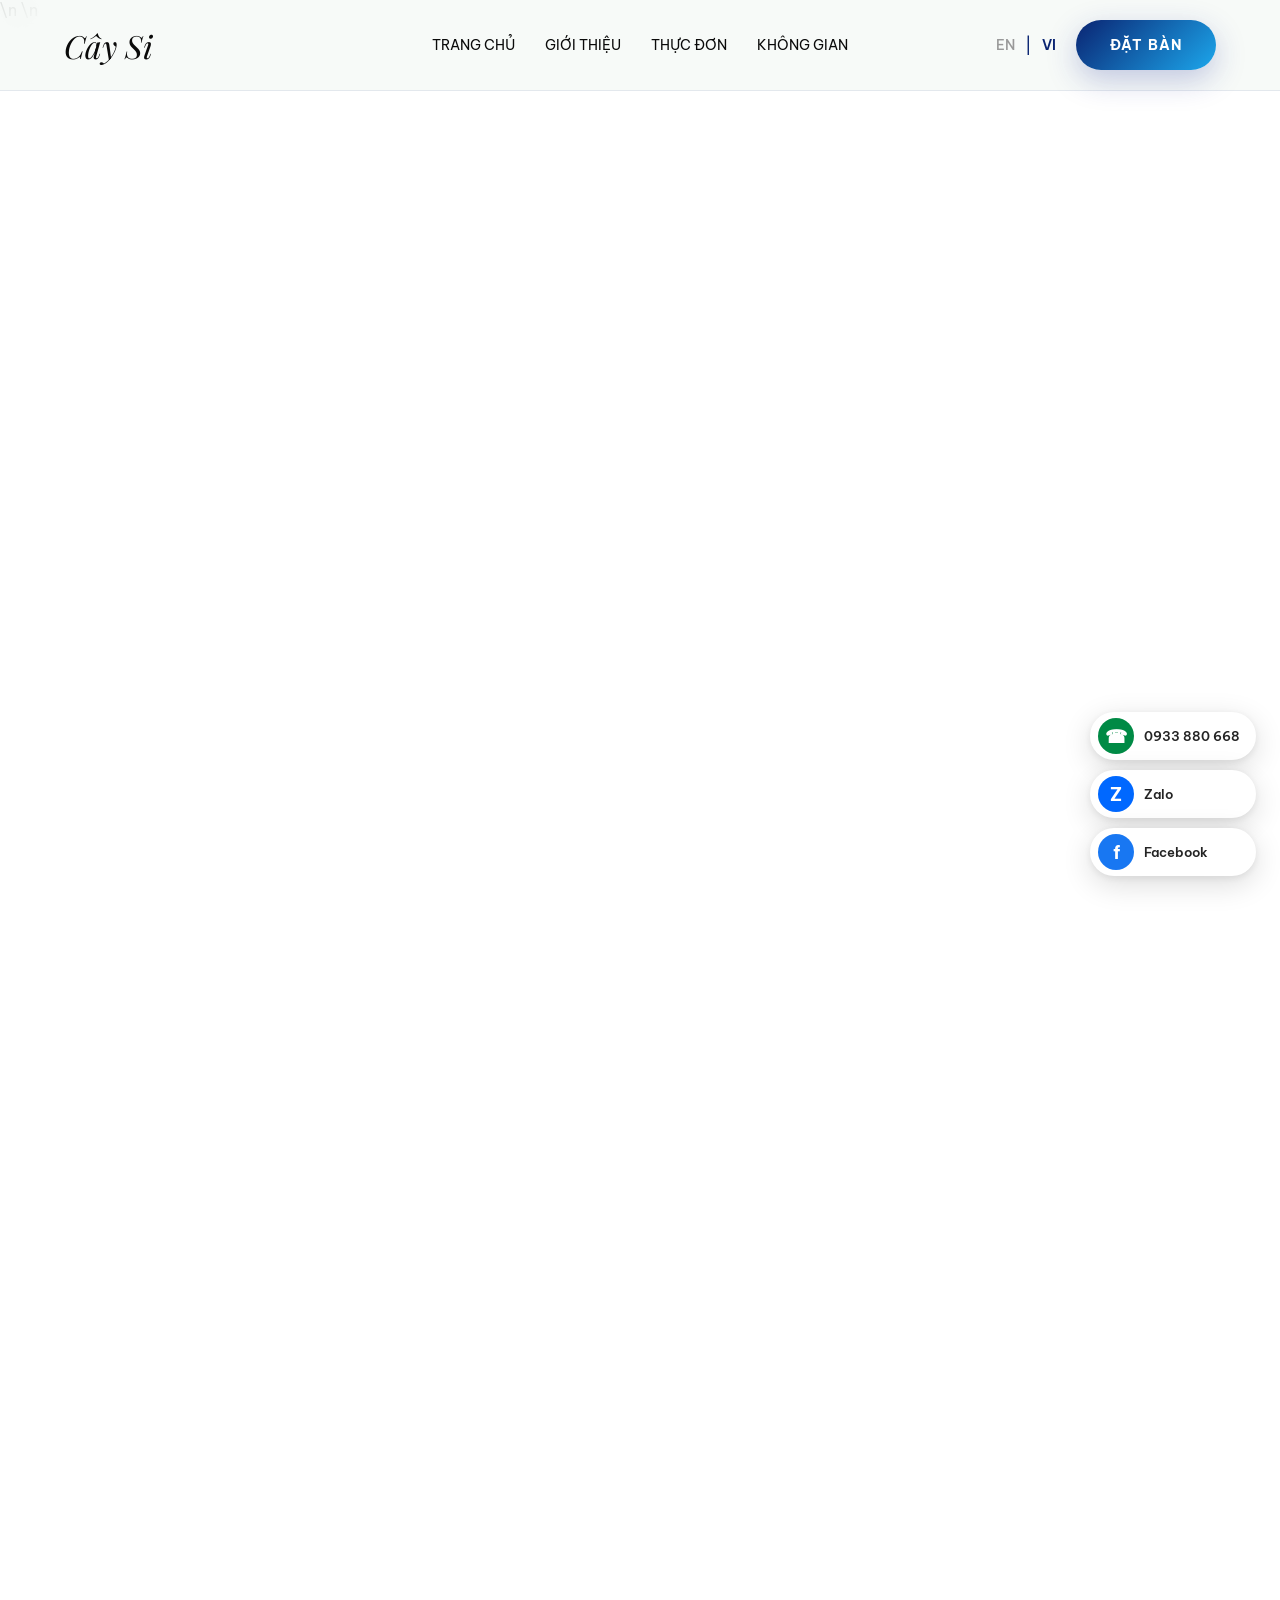
==== commit 6dac67ba: "change color layout - bright" ====
--- a/index.html
+++ b/index.html
@@ -12,7 +12,10 @@
     <meta name="apple-mobile-web-app-title" content="Cay Si" />
     <link rel="manifest" href="my-favicon/site.webmanifest" />
 
-    <title>Hải Sản Cây Si</title>
+    <meta name="theme-color" content="#f3f8f7">\n
+    <meta name="description"
+        content="Fresh live seafood and ocean-to-table dining at Hải Sản Cây Si, Vũng Tàu, Vietnam.">\n <title>Hải Sản
+        Cây Si — Ocean to Table</title>
     <link rel="preconnect" href="https://fonts.googleapis.com">
     <link rel="preconnect" href="https://fonts.gstatic.com" crossorigin>
     <link
@@ -37,10 +40,10 @@
         <!-- Container chứa Menu và các nút (sẽ trượt ra trên mobile) -->
         <div class="nav-container">
             <nav class="nav-links">
-                <a href="#" data-i18n="navHome">Home</a>
-                <a href="#" data-i18n="navAbout">About</a>
+                <a href="#hero" data-i18n="navHome">Home</a>
+                <a href="#about" data-i18n="navAbout">About</a>
                 <a href="#" data-i18n="navMenu">Menu</a>
-                <a href="#" data-i18n="navContact">Contact</a>
+                <a href="#contact" data-i18n="navContact">Contact</a>
             </nav>
 
             <div class="header-actions">
@@ -51,21 +54,65 @@
                     <button class="lang-btn" data-lang="vi" onclick="setLanguage('vi')">VI</button>
                 </div>
 
-                <a href="#book" class="btn-primary" data-i18n="bookBtn">Book a Table</a>
+                <a href="#contact" class="btn-primary" data-i18n="bookBtn">Book a Table</a>
             </div>
         </div>
     </header>
 
     <main>
-        <!-- Hero Section -->
-        <section class="hero reveal" ID="hero">
-            <div class="hero-content">
-                <h1 data-i18n="heroTitle">HẢI SẢN CÂY SI VŨNG TÀU</h1>
-                <p data-i18n="heroDesc">Tươi sống, chế biến chuyên nghiệp và phục vụ trực tiếp từ đại dương đến đĩa của
-                    bạn. Trải nghiệm hương vị tôn vinh biển cả trong từng miếng cắn.</p>
+        <!-- Cinematic coastal-luxury hero -->
+        <section class="hero hero-luxury reveal" id="hero" aria-labelledby="hero-title">
+            <div class="hero-atmosphere" aria-hidden="true">
+                <div class="hero-sun-glow"></div>
+                <div class="hero-waterline"></div>
+                <div class="hero-grain"></div>
+            </div>
+
+            <div class="hero-copy">
+                <p class="hero-eyebrow"><span></span> VŨNG TÀU · VIETNAM <span></span></p>
+                <h1 id="hero-title">
+                    <em>Cây Si</em><br>
+                    Quán
+                </h1>
+                <p class="hero-description" data-i18n="heroDesc">Chuyên hải sản tươi sống. Cơm lẩu nướng. Cơm Khách đoàn liên hoan sinh nhật</p>
                 <div class="hero-actions">
-                    <a href="#book" class="btn-primary" data-i18n="bookBtn">ĐẶT BÀN</a>
-                    <a href="#menu" class="btn-outline" data-i18n="exploreBtn">XEM THỰC ĐƠN</a>
+                    <a href="#contact" class="btn-primary" data-i18n="bookBtn">ĐẶT BÀN <span
+                            aria-hidden="true">↗</span></a>
+                    <a href="#menu" class="btn-outline hero-menu" data-i18n="exploreBtn">XEM THỰC ĐƠN <span
+                            aria-hidden="true">→</span></a>
+                </div>
+                <div class="hero-footnote">
+                    <span class="hero-footnote-line"></span>
+                    <span>HẢI SẢN TƯƠI MỖI NGÀY</span>
+                    <span class="hero-footnote-dot">·</span>
+                    <span>TỪ BÌNH DÂN ĐẾN CAO CẤP</span>
+                </div>
+            </div>
+
+            <div class="hero-art" aria-label="A freshly prepared seafood platter">
+                <div class="hero-art-orbit orbit-one"></div>
+                <div class="hero-art-orbit orbit-two"></div>
+                <div class="hero-art-glow"></div>
+                <div class="hero-art-index"><span>01</span> / THE DAILY CATCH</div>
+                <figure class="hero-seafood">
+                    <img src="https://images.unsplash.com/photo-1559737558-2f5a35f4523b?auto=format&fit=crop&w=1300&q=90"
+                        alt="Freshly prepared premium seafood served on ice" fetchpriority="high">
+                </figure>
+                <div class="hero-stamp" aria-hidden="true">
+                    <svg viewBox="0 0 100 100">
+                        <defs>
+                            <path id="stamp-circle" d="M50,50 m-35,0 a35,35 0 1,1 70,0 a35,35 0 1,1 -70,0" />
+                        </defs>
+                        <text>
+                            <textPath href="#stamp-circle">FRESH FROM THE SEA · CÂY SI · </textPath>
+                        </text>
+                        <path d="M50 32l4.8 12.2L68 45l-10 8.2 3.2 13L50 59l-11.2 7.2 3.2-13L32 45l13.2-.8z"
+                            fill="currentColor" />
+                    </svg>
+                </div>
+                <div class="hero-floating-note note-lime" aria-hidden="true"><span>✳</span></div>
+                <div class="hero-floating-note note-chili" aria-hidden="true"><span>〰</span></div>
+                <div class="hero-image-caption"><span class="caption-rule"></span><span>THE ART OF FRESHNESS</span>
                 </div>
             </div>
         </section>
@@ -96,32 +143,33 @@
                 <!-- Cột trái: Ảnh to -->
                 <div class="gallery-left">
                     <img src="https://images.unsplash.com/photo-1654922207993-2952fec328ae?q=80&w=774"
-                        alt="Chef preparing fish">
+                        alt="Chef preparing fish" loading="lazy" decoding="async">
                 </div>
 
                 <!-- Cột phải: Lưới 2x2 -->
                 <div class="gallery-right">
                     <img src="https://images.unsplash.com/photo-1627900429100-3ed333915540" alt="Cooking process"
-                        class="grid-img">
+                        class="grid-img" loading="lazy" decoding="async">
 
                     <div class="stats-box gold-bg">
                         <h2>90%</h2>
                         <p data-i18n="travellerSearch">TRAVELLER<br>SEARCH</p>
                     </div>
 
-                    <div class="stats-box white-bg">
+                    <div class="stats-box gold-bg">
                         <h2><span id="dynamic-years">6</span>+</h2>
                         <p data-i18n="yearsText">YEARS</p>
                     </div>
 
                     <img src="https://images.unsplash.com/photo-1662982692115-743f9e716b98" alt="Plating food"
-                        class="grid-img">
+                        class="grid-img" loading="lazy" decoding="async">
                 </div>
             </div>
         </section>
         <!-- Full Image Section -->
         <section class="full-image reveal">
-            <img src="assets/kingcrabsection.png" alt="Fresh King Crab" class="full-image-img">
+            <img src="assets/kingcrabsection.png" alt="Fresh King Crab" class="full-image-img" loading="lazy"
+                decoding="async">
         </section>
 
         <!-- Menu Categories -->
@@ -161,16 +209,21 @@
         <section class="gallery section-padding reveal">
             <h2>CÁC MÓN ĂN ĐẶC SẮC</h2>
             <div class="gallery-grid">
-                <img src="https://plus.unsplash.com/premium_photo-1726880414804-1d61f5737b9e" alt="Lobster">
+                <img src="https://plus.unsplash.com/premium_photo-1726880414804-1d61f5737b9e" alt="Lobster"
+                    loading="lazy" decoding="async">
                 <div class="gallery-text">
                     <h3>VỊ NGON TRONG TỪNG MIẾNG CẮN</h3>
                     <p>Chúng tôi tự hào mang đến cho bạn trải nghiệm ẩm thực chân thật nhất từ đại dương, với chất lượng
                         không thể bàn cãi.</p>
                 </div>
-                <img src="https://plus.unsplash.com/premium_photo-1719530305720-6d38151dafac" alt="Paella">
-                <img src="https://images.unsplash.com/photo-1608135227059-95aacee01035" alt="Mussels">
-                <img src="https://images.unsplash.com/photo-1684591442558-860786985dd4" alt="Shrimp Curry">
-                <img src="https://images.unsplash.com/photo-1576330383200-2bf325cfec52" alt="Shrimp Curry">
+                <img src="https://plus.unsplash.com/premium_photo-1719530305720-6d38151dafac" alt="Paella"
+                    loading="lazy" decoding="async">
+                <img src="https://images.unsplash.com/photo-1608135227059-95aacee01035" alt="Mussels" loading="lazy"
+                    decoding="async">
+                <img src="https://images.unsplash.com/photo-1684591442558-860786985dd4" alt="Shrimp Curry"
+                    loading="lazy" decoding="async">
+                <img src="https://images.unsplash.com/photo-1576330383200-2bf325cfec52" alt="Shrimp Curry"
+                    loading="lazy" decoding="async">
             </div>
         </section>
 
@@ -263,27 +316,27 @@
             <div class="space-gallery">
                 <div class="space-image space-image-large">
                     <img src="https://images.unsplash.com/photo-1515003197210-e0cd71810b5f?auto=format&fit=crop&w=1200&q=85"
-                        alt="Không gian nhà hàng">
+                        alt="Không gian nhà hàng" loading="lazy" decoding="async">
                 </div>
 
                 <div class="space-image">
                     <img src="https://images.unsplash.com/photo-1517248135467-4c7edcad34c4?auto=format&fit=crop&w=800&q=85"
-                        alt="Không gian bên trong nhà hàng">
+                        alt="Không gian bên trong nhà hàng" loading="lazy" decoding="async">
                 </div>
 
                 <div class="space-image">
                     <img src="https://images.unsplash.com/photo-1559339352-11d035aa65de?auto=format&fit=crop&w=800&q=85"
-                        alt="Bàn ăn nhà hàng">
+                        alt="Bàn ăn nhà hàng" loading="lazy" decoding="async">
                 </div>
 
                 <div class="space-image">
                     <img src="https://images.unsplash.com/photo-1552566626-52f8b828add9?auto=format&fit=crop&w=800&q=85"
-                        alt="Khu vực bàn ăn">
+                        alt="Khu vực bàn ăn" loading="lazy" decoding="async">
                 </div>
 
                 <div class="space-image">
                     <img src="https://images.unsplash.com/photo-1544148103-0773bf10d330?auto=format&fit=crop&w=800&q=85"
-                        alt="Không gian nhà hàng sang trọng">
+                        alt="Không gian nhà hàng sang trọng" loading="lazy" decoding="async">
                 </div>
             </div>
         </section>
@@ -300,7 +353,7 @@
                     <div class="contact-item">
                         <span>ĐỊA CHỈ</span>
                         <p>
-                           Số 4 Lê Hồng Phong Nối Dài, Vũng Tàu, Việt Nam
+                            Số 4 Lê Hồng Phong Nối Dài, Vũng Tàu, Việt Nam
                         </p>
                     </div>
 
@@ -333,41 +386,27 @@
 
         <div class="floating-contact">
 
-    <!-- Phone -->
-    <a
-        href="tel:0933880668"
-        class="floating-contact-btn phone"
-        aria-label="Gọi điện thoại"
-    >
-        <span class="floating-icon">☎</span>
-        <span class="floating-text">0933 880 668</span>
-    </a>
-
-    <!-- Zalo -->
-    <a
-        href="https://zalo.me/0933880668"
-        target="_blank"
-        rel="noopener noreferrer"
-        class="floating-contact-btn zalo"
-        aria-label="Liên hệ Zalo"
-    >
-        <span class="floating-icon">Z</span>
-        <span class="floating-text">Zalo</span>
-    </a>
-
-    <!-- Facebook -->
-    <a
-        href="https://www.facebook.com/HaiSanTuoiSongVungTauCaySiQuan/"
-        target="_blank"
-        rel="noopener noreferrer"
-        class="floating-contact-btn facebook"
-        aria-label="Facebook"
-    >
-        <span class="floating-icon">f</span>
-        <span class="floating-text">Facebook</span>
-    </a>
-
-</div>
+            <!-- Phone -->
+            <a href="tel:0933880668" class="floating-contact-btn phone" aria-label="Gọi điện thoại">
+                <span class="floating-icon">☎</span>
+                <span class="floating-text">0933 880 668</span>
+            </a>
+
+            <!-- Zalo -->
+            <a href="https://zalo.me/0933880668" target="_blank" rel="noopener noreferrer"
+                class="floating-contact-btn zalo" aria-label="Liên hệ Zalo">
+                <span class="floating-icon">Z</span>
+                <span class="floating-text">Zalo</span>
+            </a>
+
+            <!-- Facebook -->
+            <a href="https://www.facebook.com/HaiSanTuoiSongVungTauCaySiQuan/" target="_blank" rel="noopener noreferrer"
+                class="floating-contact-btn facebook" aria-label="Facebook">
+                <span class="floating-icon">f</span>
+                <span class="floating-text">Facebook</span>
+            </a>
+
+        </div>
 
     </main>
 
@@ -376,10 +415,10 @@
         <div class="footer-top">
             <div class="footer-logo">Caysi</div>
             <div class="footer-links">
-                <a href="#" data-i18n="navHome">Home</a>
-                <a href="#" data-i18n="navAbout">About</a>
+                <a href="#hero" data-i18n="navHome">Home</a>
+                <a href="#about" data-i18n="navAbout">About</a>
                 <a href="#" data-i18n="navMenu">Menu</a>
-                <a href="#" data-i18n="navContact">Contact</a>
+                <a href="#contact" data-i18n="navContact">Contact</a>
             </div>
         </div>
         <div class="footer-bottom">
--- a/css/style.css
+++ b/css/style.css
@@ -9,12 +9,16 @@
    ========================================================= */
 
 :root {
-    --bg-dark: #0a0a0a;
+    --bg-color: #ffffff;
     --bg-card: #151515;
 
-    --color-primary: #c49a45;
-
-    --text-light: #ffffff;
+    --color-primary: #0A2472;
+    --color-secondary: #1CA7EC;
+    --color-tertiary: #4ADEDE;
+    --color-accent: #787FF6;
+    --color-accent-light: #7bd5f5;
+
+    --text-light: #0a0a0a;
     --text-muted: #999999;
 
     --font-heading: 'Playfair Display', serif;
@@ -28,7 +32,7 @@
     --transition-fast: 0.3s ease;
     --transition-menu: 0.4s cubic-bezier(0.77, 0, 0.175, 1);
 
-    --border-light: rgba(255, 255, 255, 0.1);
+    --border-light: black;
     --shadow-dark: 0 20px 50px rgba(0, 0, 0, 0.5);
 }
 
@@ -50,7 +54,7 @@
 body {
     margin: 0;
 
-    background-color: var(--bg-dark);
+    background-color: var(--bg-color);
     color: var(--text-light);
 
     font-family: var(--font-body);
@@ -106,52 +110,141 @@
    ========================================================= */
 
 .btn-primary,
-.btn-secondary,
 .btn-outline {
-    display: inline-block;
-
-    padding: 12px 30px;
+
+    display: inline-flex;
+    align-items: center;
+    justify-content: center;
+
+    padding: 16px 34px;
+
+    border-radius: 999px;
+
+    font-family: var(--font-body);
+
+    font-size: 0.9rem;
+    font-weight: 700;
+
+    letter-spacing: 0.08em;
+    text-transform: uppercase;
+
+    text-decoration: none;
+
+    cursor: pointer;
+
+    transition:
+        transform 0.3s ease,
+        box-shadow 0.3s ease,
+        background-position 0.5s ease,
+        color 0.3s ease;
+
+}
+
+/* ==========================================
+   PRIMARY BUTTON
+========================================== */
+
+.btn-primary {
+
+    color: #fff;
 
     border: none;
 
-    font-size: 0.9rem;
-    letter-spacing: 1px;
-    text-transform: uppercase;
-
-    cursor: pointer;
-
-    transition:
-        background-color var(--transition-fast),
-        color var(--transition-fast),
-        border-color var(--transition-fast);
-}
-
-.btn-primary {
-    background-color: var(--color-primary);
-    color: var(--bg-dark);
+    background: linear-gradient(135deg,
+            var(--color-primary),
+            var(--color-secondary),
+            var(--color-tertiary),
+            var(--color-accent));
+
+    background-size: 300% 300%;
+
+    animation: gradientMove 6s ease infinite;
+
+    box-shadow:
+        0 10px 30px rgba(31, 47, 152, 0.25);
+
 }
 
 .btn-primary:hover {
-    background-color: #d5ad5d;
-    color: var(--bg-dark);
-}
-
-.btn-secondary {
-    background: transparent;
-    color: var(--text-light);
-}
+
+    color: #fff;
+
+    transform: translateY(-4px);
+
+    box-shadow:
+        0 18px 40px rgba(31, 47, 152, 0.35);
+
+}
+
+.btn-primary:active {
+
+    transform: translateY(-1px);
+
+}
+
+/* ==========================================
+   OUTLINE BUTTON
+========================================== */
 
 .btn-outline {
-    background: transparent;
-
-    border: 1px solid var(--color-primary);
 
     color: var(--color-primary);
+
+    border: 2px solid var(--color-secondary);
+
+    background: #ffffff;
+
+    box-shadow:
+        0 8px 20px rgba(28, 167, 236, 0.12);
+
 }
 
 .btn-outline:hover {
-    background-color: var(--color-primary);
-    color: var(--bg-dark);
+
+    color: #ffffff;
+
+    border-color: transparent;
+
+    background: linear-gradient(135deg,
+            var(--color-primary),
+            var(--color-secondary),
+            var(--color-tertiary));
+
+    background-size: 300% 300%;
+
+    animation: gradientMove 5s ease infinite;
+
+    transform: translateY(-4px);
+
+    box-shadow:
+        0 18px 40px rgba(28, 167, 236, 0.30);
+
+}
+
+.btn-outline:active {
+
+    transform: translateY(-1px);
+
+}
+
+/* ==========================================
+   ANIMATION
+========================================== */
+
+@keyframes gradientMove {
+
+    0% {
+        background-position: 0% 50%;
+    }
+
+    50% {
+        background-position: 100% 50%;
+    }
+
+    100% {
+        background-position: 0% 50%;
+    }
+
 }
 
 
@@ -181,16 +274,15 @@
 
     padding: 20px var(--container-padding);
 
+    background-color: white;
+
     transition:
-        background-color var(--transition-fast),
         padding var(--transition-fast),
         box-shadow var(--transition-fast);
 }
 
 .header.scrolled {
     padding: 15px var(--container-padding);
-
-    background-color: rgba(10, 10, 10, 0.9);
 
     backdrop-filter: blur(10px);
 
@@ -288,7 +380,7 @@
 }
 
 .divider {
-    color: rgba(255, 255, 255, 0.2);
+    color: var(--color-primary);
 }
 
 
@@ -340,15 +432,6 @@
     padding: 150px var(--container-padding) 50px;
 
     text-align: center;
-
-    background-image:
-        linear-gradient(rgba(0, 0, 0, 0.2),
-            rgba(0, 0, 0, 0.8)),
-        url('https://images.unsplash.com/photo-1623962470629-ead26532ef44?q=80&w=1170&auto=format&fit=crop&ixlib=rb-4.1.0&ixid=M3wxMjA3fDB8MHxwaG90by1wYWdlfHx8fGVufDB8fHx8fA%3D%3D');
-
-    background-position: center;
-    background-size: cover;
-    background-repeat: no-repeat;
 }
 
 .hero-content {
@@ -439,9 +522,6 @@
 
 .about-desc-wrapper p {
     margin-bottom: 20px;
-
-    color: var(--text-muted);
-
     font-size: 0.95rem;
     line-height: 1.7;
 }
@@ -545,16 +625,24 @@
 }
 
 .gold-bg {
-    background-color: var(--color-primary);
-    color: var(--bg-dark);
-}
-
-.white-bg {
-    background-color: #ffffff;
-
-    border: 6px solid var(--color-primary);
-
-    color: var(--color-primary);
+
+    position: relative;
+
+    overflow: hidden;
+
+    color: white;
+
+    background: linear-gradient(135deg,
+            var(--color-primary),
+            var(--color-secondary),
+            var(--color-tertiary),
+            var(--color-accent),
+            var(--color-accent-light));
+
+    background-size: 300% 300%;
+
+    animation: gradientMove 5s ease infinite;
+
 }
 
 
@@ -626,11 +714,9 @@
     bottom: 0;
     height: 35%;
 
-    background: linear-gradient(
-        to top,
-        rgba(0, 0, 0, 0.9),
-        transparent
-    );
+    background: linear-gradient(to top,
+            rgba(0, 0, 0, 0.9),
+            transparent);
 
     pointer-events: none;
 }
@@ -643,6 +729,8 @@
     font-size: 1.5rem;
 
     text-transform: uppercase;
+
+    Color: white;
 }
 
 .empty-card {
@@ -704,6 +792,7 @@
 }
 
 .gallery-text h3 {
+    Color: white;
     margin-bottom: 15px;
 }
 
@@ -761,6 +850,7 @@
 .item-header h4 {
     font-size: 1.2rem;
     letter-spacing: 1px;
+    color: var(--color-primary);
 
     text-transform: uppercase;
 }
@@ -785,6 +875,7 @@
     margin-bottom: 15px;
 
     color: var(--color-primary);
+    font-weight: 700;
 
     letter-spacing: 2px;
 }
@@ -869,7 +960,7 @@
 
     background-color: var(--color-primary);
 
-    color: var(--bg-dark);
+    color: var(--bg-color);
 }
 
 .footer-top {
@@ -896,7 +987,7 @@
 }
 
 .footer-links a {
-    color: var(--bg-dark);
+    color: var(--bg-color);
 
     font-size: 0.9rem;
     font-weight: 600;
@@ -1203,11 +1294,11 @@
 
         padding: 40px 30px;
 
-        background-color: var(--bg-card);
+        background-color: var(--bg-color);
 
         gap: 45px;
 
-        box-shadow: -10px 0 30px rgba(0, 0, 0, 0.8);
+        box-shadow: -10px 0 30px rgba(0, 0, 0, 0.4);
 
         transition: right var(--transition-menu);
 
@@ -1412,9 +1503,6 @@
         line-height: 1.15;
     }
 
-    .white-bg {
-        border-width: 4px;
-    }
 
 
     /* =====================================================
@@ -2106,8 +2194,6 @@
 
     font-size: 20px;
     line-height: 1.6;
-
-    color: white;
 }
 
 .contact-item a {
@@ -2341,4 +2427,448 @@
         transform: none;
     }
 
+}
+
+
+/* =========================================================
+   CAY SI — CINEMATIC COASTAL LUXURY HERO
+   Layered sunrise atmosphere, editorial typography, seafood still-life
+   ========================================================= */
+:root {
+    --hero-ink: #102f3a;
+    --hero-sea: #0a5470;
+    --hero-mist: #eaf5f3;
+    --hero-sand: #e9d8b9;
+}
+
+.header {
+    background: rgba(246, 250, 248, .88);
+    border-bottom: 1px solid rgba(10, 36, 114, .08);
+    backdrop-filter: blur(18px);
+}
+
+.header.scrolled {
+    background: rgba(246, 250, 248, .94);
+}
+
+.hero-luxury {
+    position: relative;
+    isolation: isolate;
+    display: grid;
+    grid-template-columns: minmax(0, .88fr) minmax(0, 1.12fr);
+    align-items: center;
+    gap: clamp(1rem, 4vw, 5rem);
+    width: 100%;
+    min-height: min(850px, 100svh);
+    padding: clamp(130px, 14vh, 170px) clamp(28px, 7vw, 120px) 105px;
+    overflow: hidden;
+    text-align: left;
+    color: var(--hero-ink);
+    background:
+        radial-gradient(ellipse at 77% 35%, rgba(123, 213, 245, .34), transparent 35%),
+        radial-gradient(ellipse at 15% 7%, rgba(255, 255, 255, .98), transparent 43%),
+        linear-gradient(118deg, #f8fbf8 0%, #edf7f4 42%, #d6edf0 100%);
+}
+
+.hero-atmosphere {
+    position: absolute;
+    inset: 0;
+    z-index: -1;
+    overflow: hidden;
+    pointer-events: none;
+}
+
+.hero-sun-glow {
+    position: absolute;
+    width: min(58vw, 760px);
+    aspect-ratio: 1;
+    right: -9%;
+    top: -28%;
+    border-radius: 50%;
+    background: radial-gradient(circle, rgba(255, 255, 255, .9) 0%, rgba(255, 255, 255, .38) 35%, transparent 69%);
+}
+
+.hero-waterline {
+    position: absolute;
+    left: -10%;
+    right: -10%;
+    bottom: -23%;
+    height: 45%;
+    border-radius: 50% 50% 0 0 / 18% 18% 0 0;
+    background:
+        repeating-radial-gradient(ellipse at 48% 0%, transparent 0 22px, rgba(28, 167, 236, .10) 23px 24px, transparent 25px 44px),
+        linear-gradient(180deg, rgba(123, 213, 245, .10), rgba(10, 84, 112, .12));
+}
+
+.hero-grain {
+    position: absolute;
+    inset: 0;
+    opacity: .16;
+    pointer-events: none;
+    background-image: url("data:image/svg+xml,%3Csvg viewBox='0 0 180 180' xmlns='http://www.w3.org/2000/svg'%3E%3Cfilter id='n'%3E%3CfeTurbulence type='fractalNoise' baseFrequency='.9' numOctaves='3' stitchTiles='stitch'/%3E%3C/filter%3E%3Crect width='100%25' height='100%25' filter='url(%23n)' opacity='.17'/%3E%3C/svg%3E");
+}
+
+.hero-copy {
+    position: relative;
+    z-index: 3;
+    max-width: 610px;
+    padding-bottom: 12px;
+}
+
+.hero-eyebrow {
+    display: flex;
+    align-items: center;
+    gap: 12px;
+    margin: 0 0 clamp(24px, 3vw, 38px);
+    color: #47717b;
+    font-size: .68rem;
+    font-weight: 600;
+    letter-spacing: .23em;
+}
+
+.hero-eyebrow span {
+    width: 27px;
+    height: 1px;
+    background: #4d9eae;
+}
+
+.hero-luxury h1 {
+    margin: 0 0 27px;
+    color: var(--hero-ink);
+    font-size: clamp(3.6rem, 7.1vw, 7.5rem);
+    line-height: .94;
+    letter-spacing: -.065em;
+    text-transform: none;
+    font-weight: 400;
+}
+
+.hero-luxury h1 em {
+    color: #1d7d91;
+    font-weight: 400;
+}
+
+.hero-description {
+    max-width: 435px !important;
+    margin: 0 0 32px !important;
+    color: #58747b !important;
+    font-size: clamp(.94rem, 1.15vw, 1.08rem) !important;
+    line-height: 1.85 !important;
+}
+
+.hero-luxury .hero-actions {
+    justify-content: flex-start;
+    gap: 14px;
+    margin: 0;
+}
+
+
+.hero-footnote {
+    display: flex;
+    align-items: center;
+    gap: 11px;
+    margin-top: clamp(42px, 6vw, 76px);
+    color: #6c888c;
+    font-size: .59rem;
+    letter-spacing: .16em;
+}
+
+.hero-footnote-line {
+    width: 36px;
+    height: 1px;
+    background: #78b7bc;
+}
+
+.hero-footnote-dot {
+    color: #2a9db0;
+}
+
+.hero-art {
+    position: relative;
+    z-index: 1;
+    width: 100%;
+    max-width: 790px;
+    aspect-ratio: 1 / 1;
+    justify-self: end;
+    display: grid;
+    place-items: center;
+    min-width: 0;
+}
+
+.hero-art-glow {
+    position: absolute;
+    width: 75%;
+    aspect-ratio: 1;
+    border-radius: 50%;
+    background: radial-gradient(circle, rgba(255, 255, 255, .95), rgba(123, 213, 245, .27) 49%, rgba(28, 167, 236, .04) 70%, transparent 72%);
+    filter: blur(2px);
+}
+
+.hero-art-orbit {
+    position: absolute;
+    width: 88%;
+    aspect-ratio: 1;
+    border: 1px solid rgba(10, 84, 112, .13);
+    border-radius: 50%;
+}
+
+.orbit-one {
+    transform: rotate(-22deg) scaleY(.78);
+}
+
+.orbit-two {
+    width: 70%;
+    transform: rotate(31deg) scaleY(.78);
+    border-style: dashed;
+    border-color: rgba(10, 84, 112, .18);
+}
+
+.hero-seafood {
+    position: relative;
+    width: 78%;
+    height: 78%;
+    margin: 0;
+    overflow: hidden;
+    border-radius: 50%;
+    border: 10px solid rgba(255, 255, 255, .76);
+    box-shadow: 0 30px 75px rgba(14, 69, 82, .19), 0 0 0 1px rgba(255, 255, 255, .8);
+}
+
+.hero-seafood::after {
+    content: "";
+    position: absolute;
+    inset: 0;
+    border-radius: 50%;
+    background: linear-gradient(135deg, rgba(255, 255, 255, .2), transparent 43%, rgba(8, 48, 65, .12));
+    pointer-events: none;
+}
+
+.hero-seafood img {
+    display: block;
+    width: 100%;
+    height: 100%;
+    object-fit: cover;
+    object-position: center;
+    transform: scale(1.06);
+}
+
+.hero-art-index {
+    position: absolute;
+    top: 12%;
+    right: 1%;
+    z-index: 2;
+    display: flex;
+    align-items: center;
+    gap: 10px;
+    color: #527982;
+    font-size: .58rem;
+    letter-spacing: .16em;
+}
+
+.hero-art-index span {
+    color: #1a7c91;
+    font-family: var(--font-heading);
+    font-size: 1.4rem;
+    font-style: italic;
+}
+
+.hero-stamp {
+    position: absolute;
+    z-index: 3;
+    left: 3%;
+    bottom: 13%;
+    width: clamp(75px, 10vw, 125px);
+    color: #0a5470;
+    filter: drop-shadow(0 8px 15px rgba(10, 84, 112, .08));
+}
+
+.hero-stamp svg {
+    display: block;
+    width: 100%;
+    overflow: visible;
+}
+
+.hero-stamp text {
+    fill: currentColor;
+    font-family: var(--font-body);
+    font-size: 7.3px;
+    letter-spacing: 1.7px;
+}
+
+.hero-floating-note {
+    position: absolute;
+    z-index: 2;
+    display: grid;
+    place-items: center;
+    border: 1px solid rgba(255, 255, 255, .9);
+    border-radius: 50%;
+    background: rgba(255, 255, 255, .55);
+    color: #5da9a8;
+    box-shadow: 0 12px 28px rgba(10, 84, 112, .08);
+    backdrop-filter: blur(9px);
+}
+
+.note-lime {
+    width: 65px;
+    height: 65px;
+    top: 22%;
+    left: 6%;
+    font-size: 2.1rem;
+}
+
+.note-lime span {
+    display: block;
+    transform: rotate(-18deg);
+}
+
+.note-chili {
+    width: 45px;
+    height: 45px;
+    right: 8%;
+    bottom: 22%;
+    color: #c9755d;
+    font-size: 2rem;
+}
+
+.hero-image-caption {
+    position: absolute;
+    right: -1%;
+    bottom: 11%;
+    display: flex;
+    align-items: center;
+    gap: 10px;
+    color: #5b7c82;
+    font-size: .55rem;
+    letter-spacing: .18em;
+    writing-mode: vertical-rl;
+}
+
+.caption-rule {
+    display: block;
+    width: 1px;
+    height: 38px;
+    background: #80b8bd;
+}
+
+@media (max-width: 900px) {
+    .hero-luxury {
+        grid-template-columns: 1fr;
+        gap: 0;
+        min-height: auto;
+        padding: 125px 24px 90px;
+        text-align: left;
+    }
+
+    .hero-copy {
+        max-width: 650px;
+    }
+
+    .hero-luxury h1 {
+        font-size: clamp(3.7rem, 13vw, 6.4rem);
+    }
+
+    .hero-description {
+        max-width: 540px !important;
+    }
+
+    .hero-footnote {
+        margin-top: 36px;
+    }
+
+    .hero-art {
+        width: min(100%, 610px);
+        margin: 18px auto 0;
+        justify-self: center;
+    }
+
+    .hero-art-index {
+        top: 10%;
+        right: 0;
+    }
+
+    .hero-stamp {
+        left: 1%;
+        bottom: 12%;
+    }
+
+    .hero-image-caption {
+        right: 0;
+        bottom: 10%;
+    }
+
+}
+
+@media (max-width: 520px) {
+    .hero-luxury {
+        padding: 116px 20px 82px;
+    }
+
+    .hero-eyebrow {
+        font-size: .57rem;
+        letter-spacing: .16em;
+        margin-bottom: 25px;
+    }
+
+    .hero-luxury h1 {
+        font-size: clamp(3.3rem, 15vw, 4.8rem);
+    }
+
+    .hero-description {
+        font-size: .9rem !important;
+    }
+
+    .hero-luxury .hero-actions {
+        align-items: stretch;
+        flex-direction: column;
+        max-width: 260px;
+    }
+
+    .hero-luxury .btn-primary,
+    .hero-luxury .btn-outline {
+        justify-content: space-between;
+        width: 100%;
+    }
+
+    .hero-footnote {
+        gap: 7px;
+        font-size: .49rem;
+        letter-spacing: .1em;
+        margin-top: 30px;
+    }
+
+    .hero-footnote-line {
+        width: 22px;
+    }
+
+    .hero-art {
+        width: calc(100% + 10px);
+        margin-top: 12px;
+    }
+
+    .hero-seafood {
+        border-width: 6px;
+    }
+
+    .note-lime {
+        width: 48px;
+        height: 48px;
+        font-size: 1.5rem;
+    }
+
+    .note-chili {
+        width: 37px;
+        height: 37px;
+    }
+
+    .hero-stamp {
+        width: 76px;
+    }
+
+    .hero-art-index {
+        font-size: .48rem;
+    }
+
+    .hero-image-caption {
+        font-size: .45rem;
+    }
+
 }
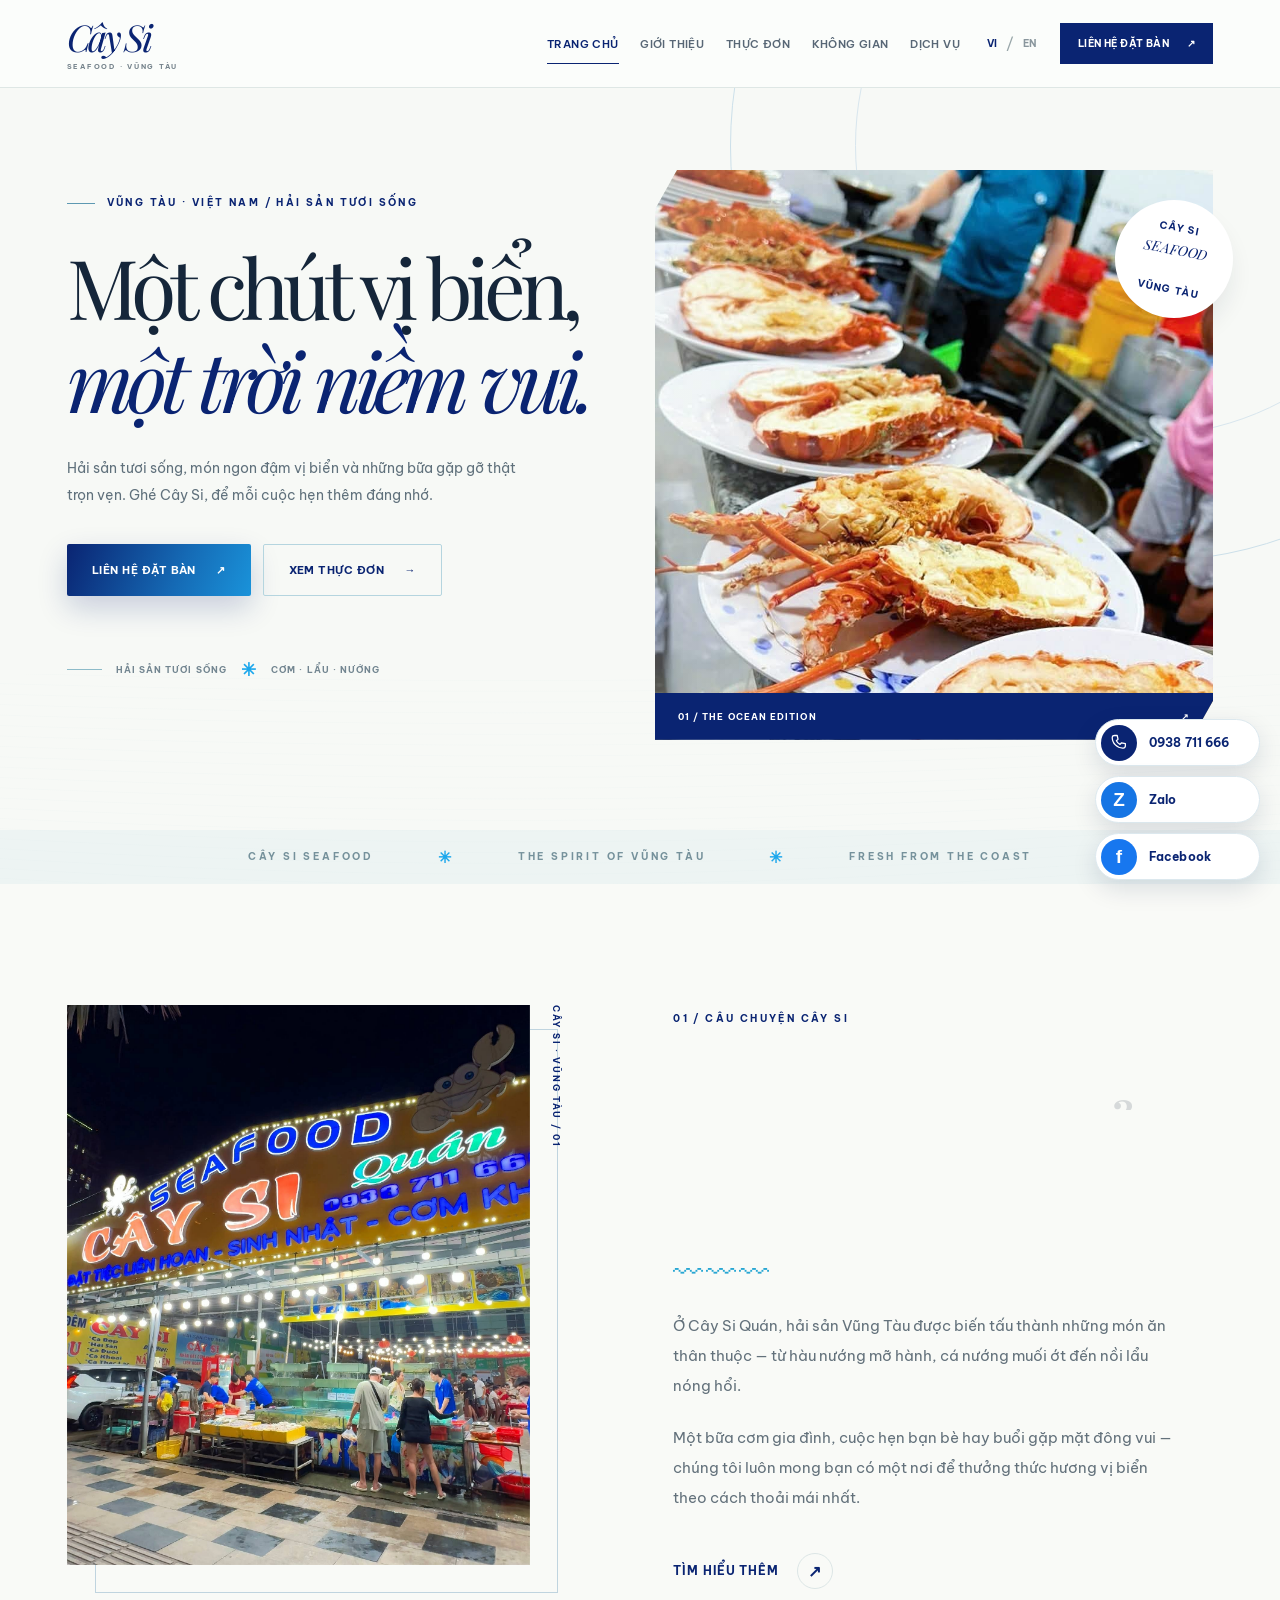
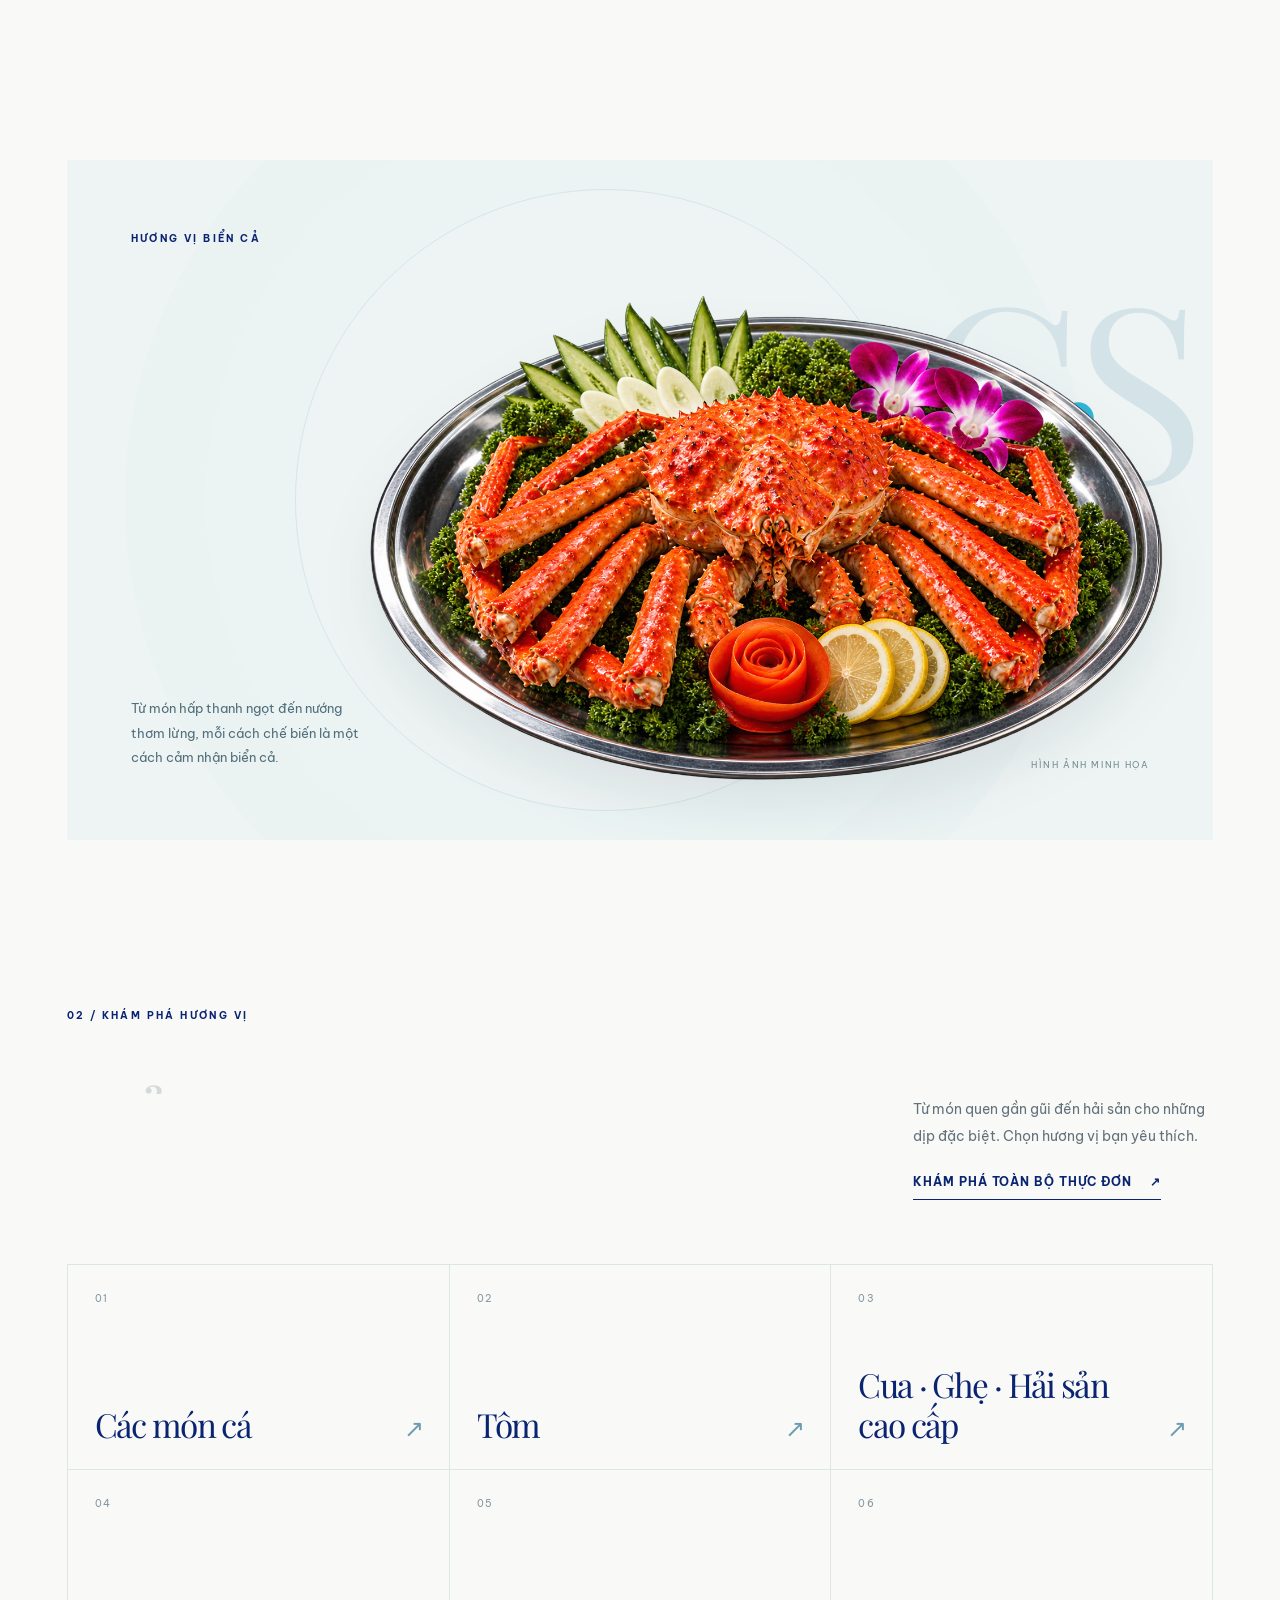
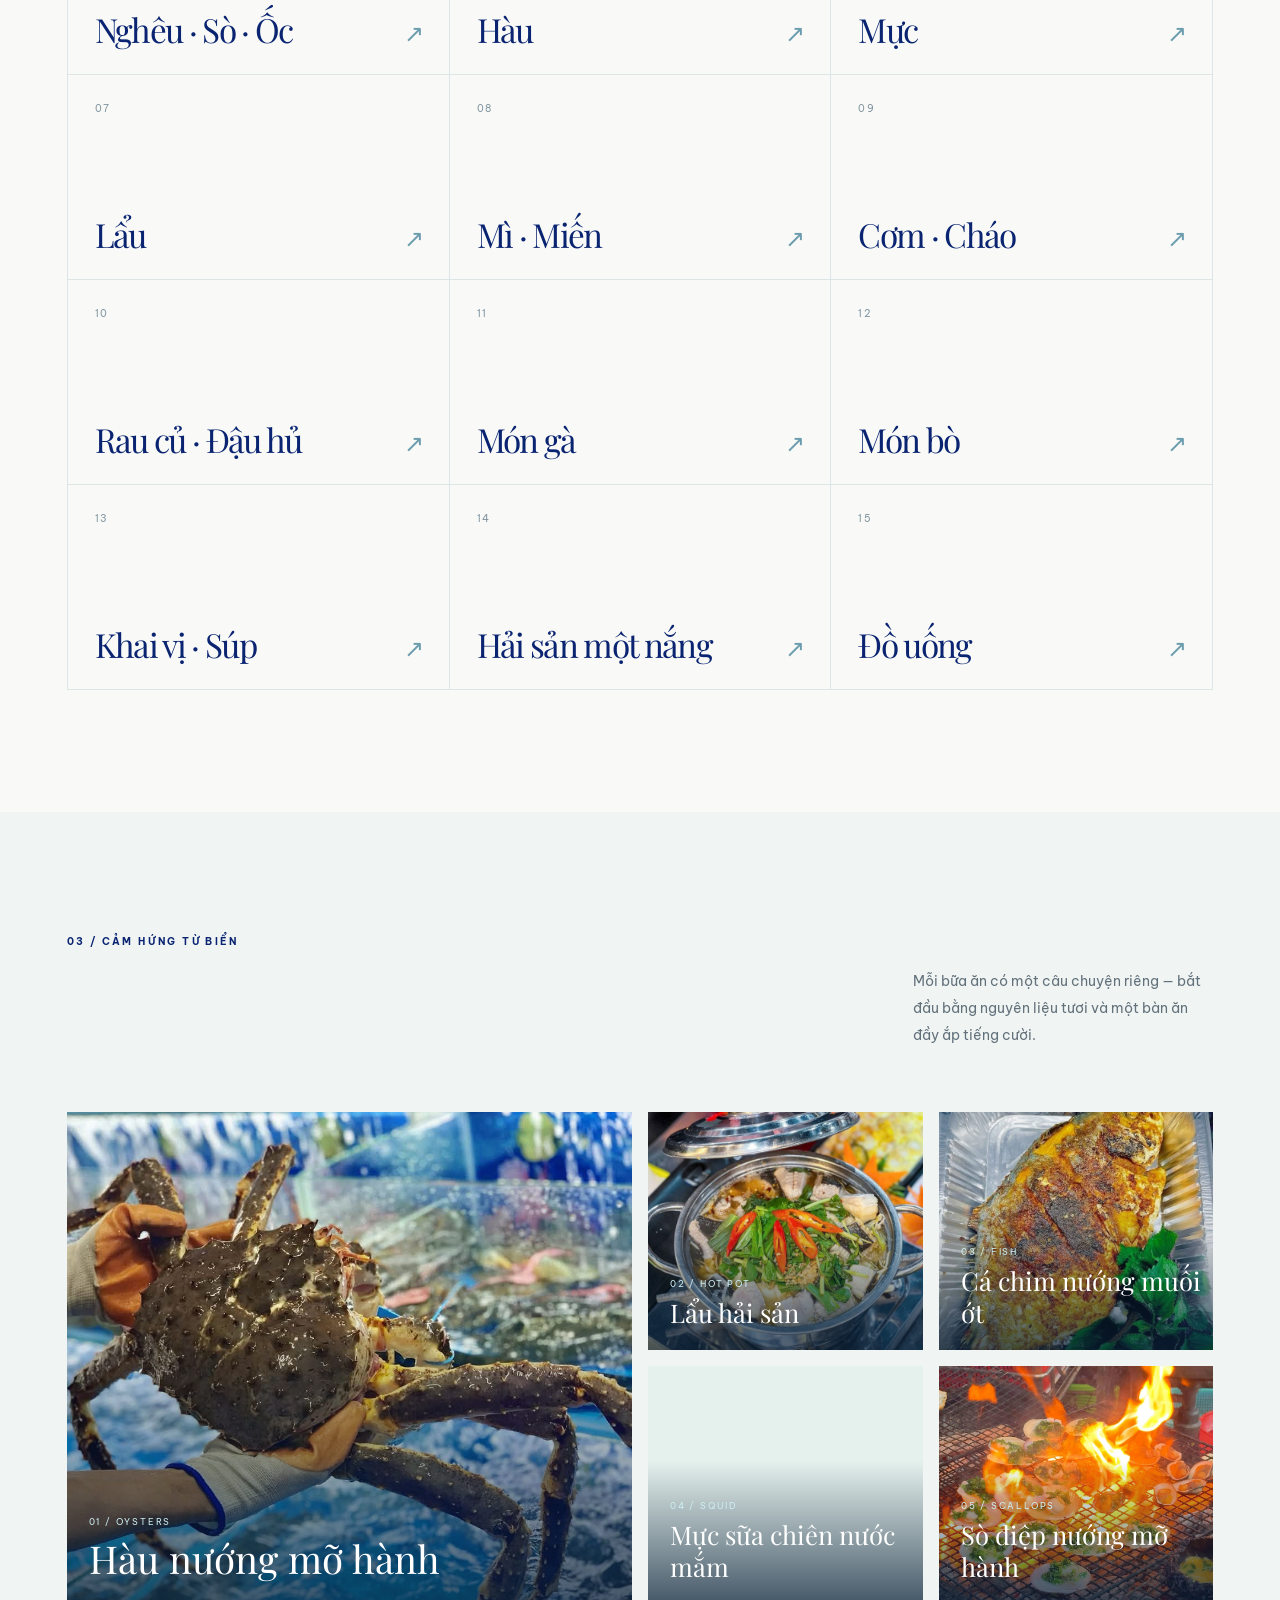
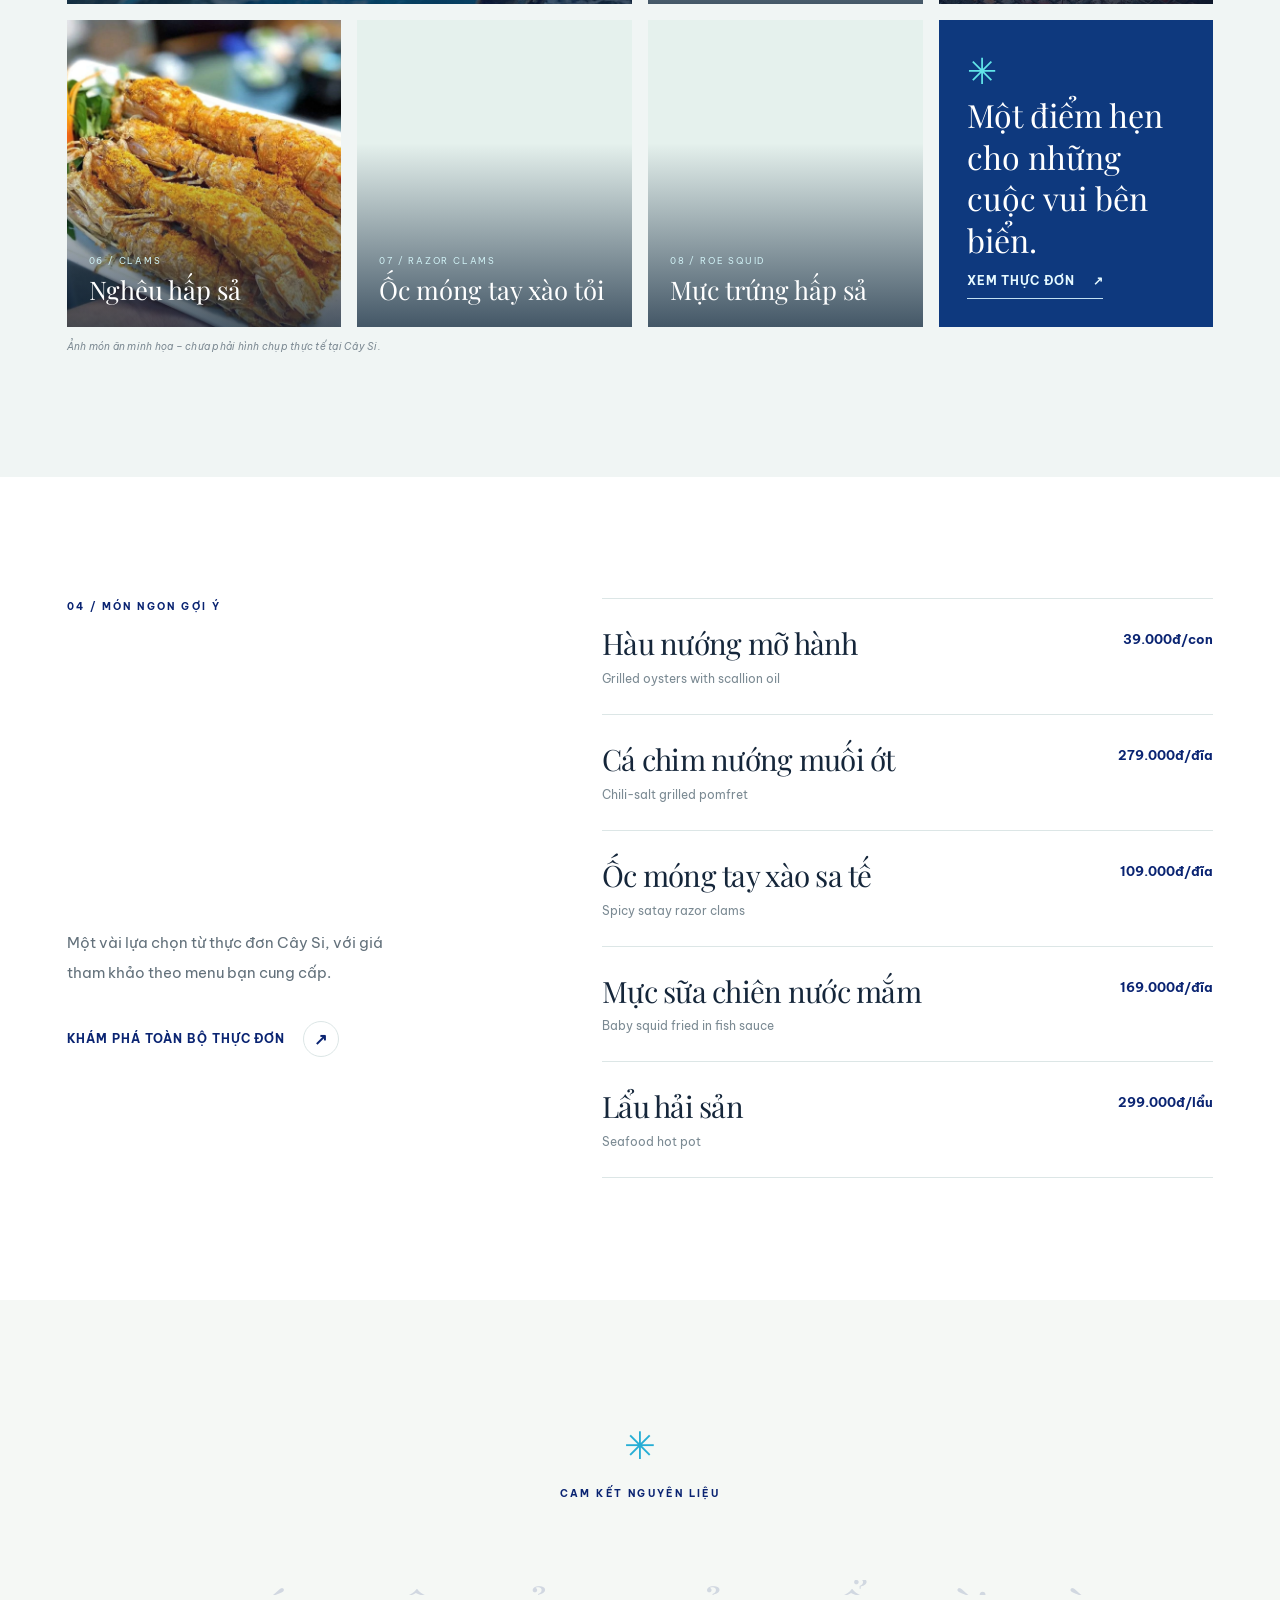
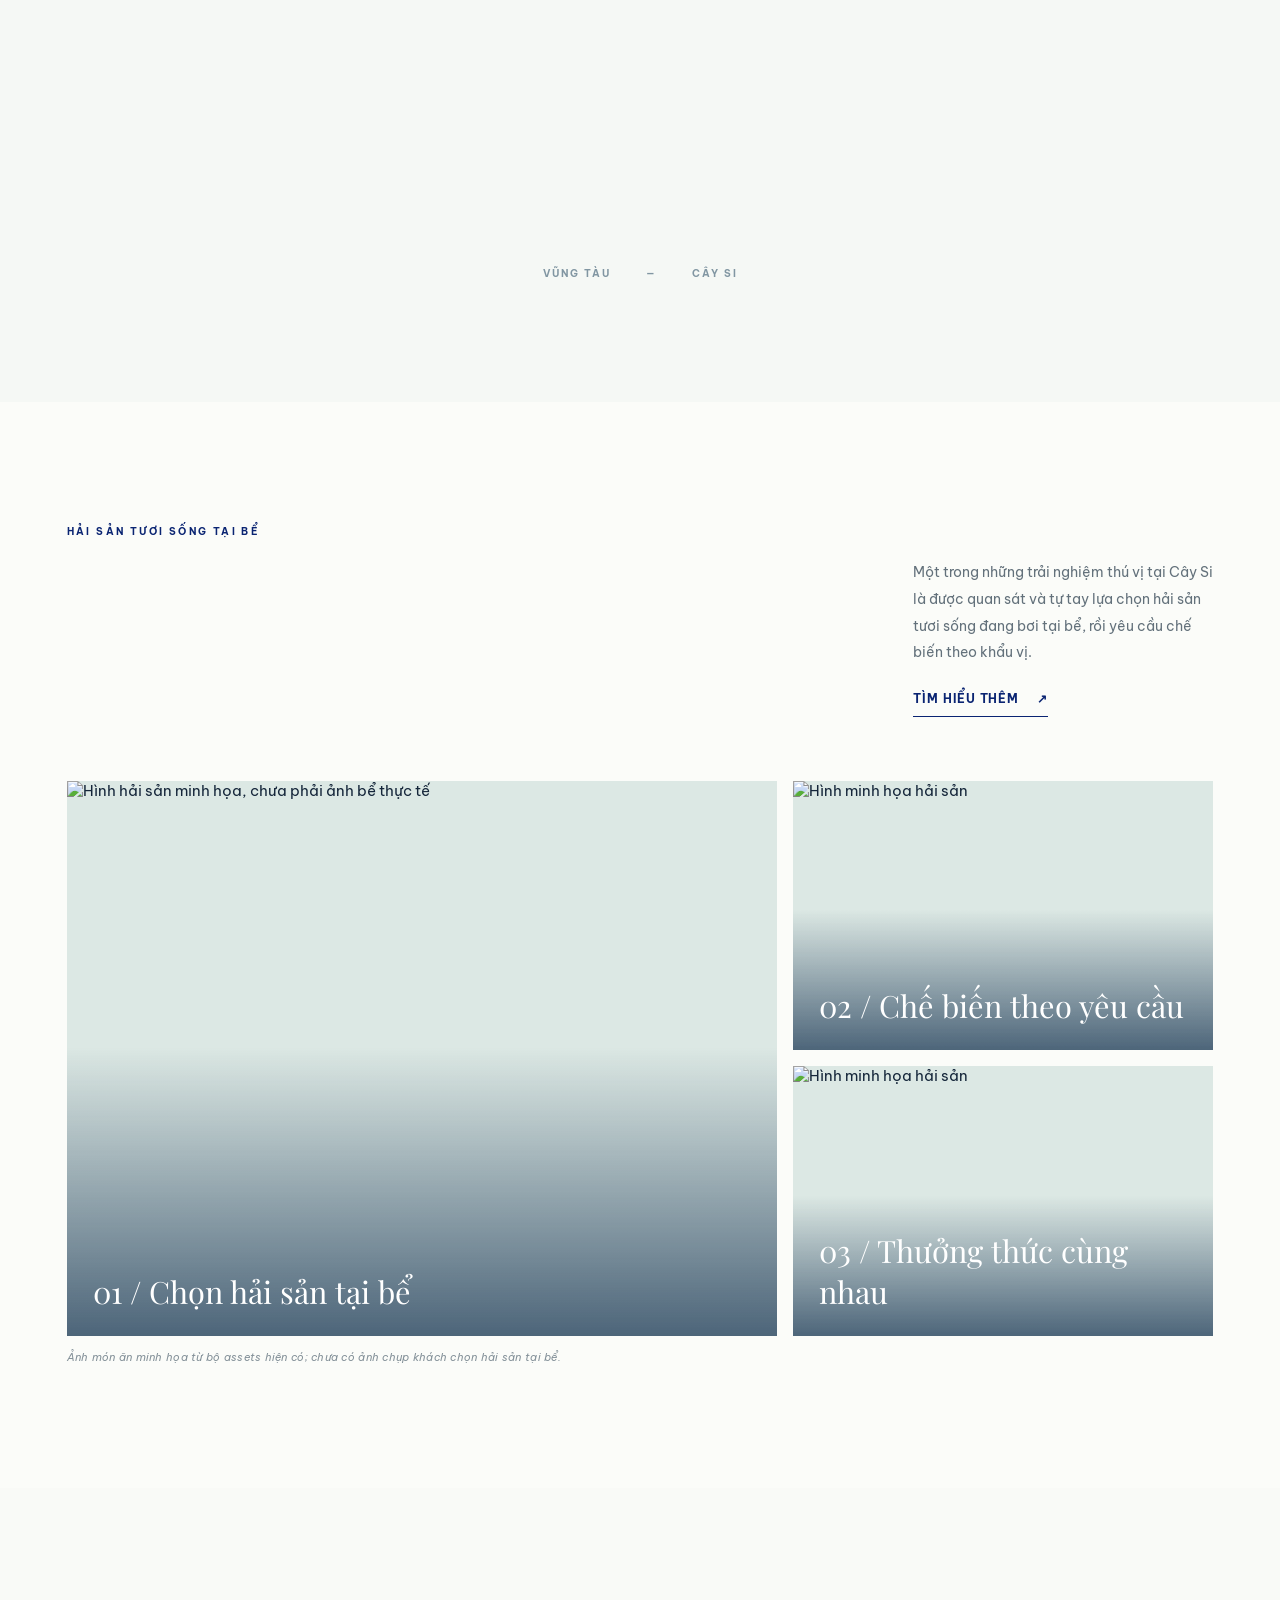
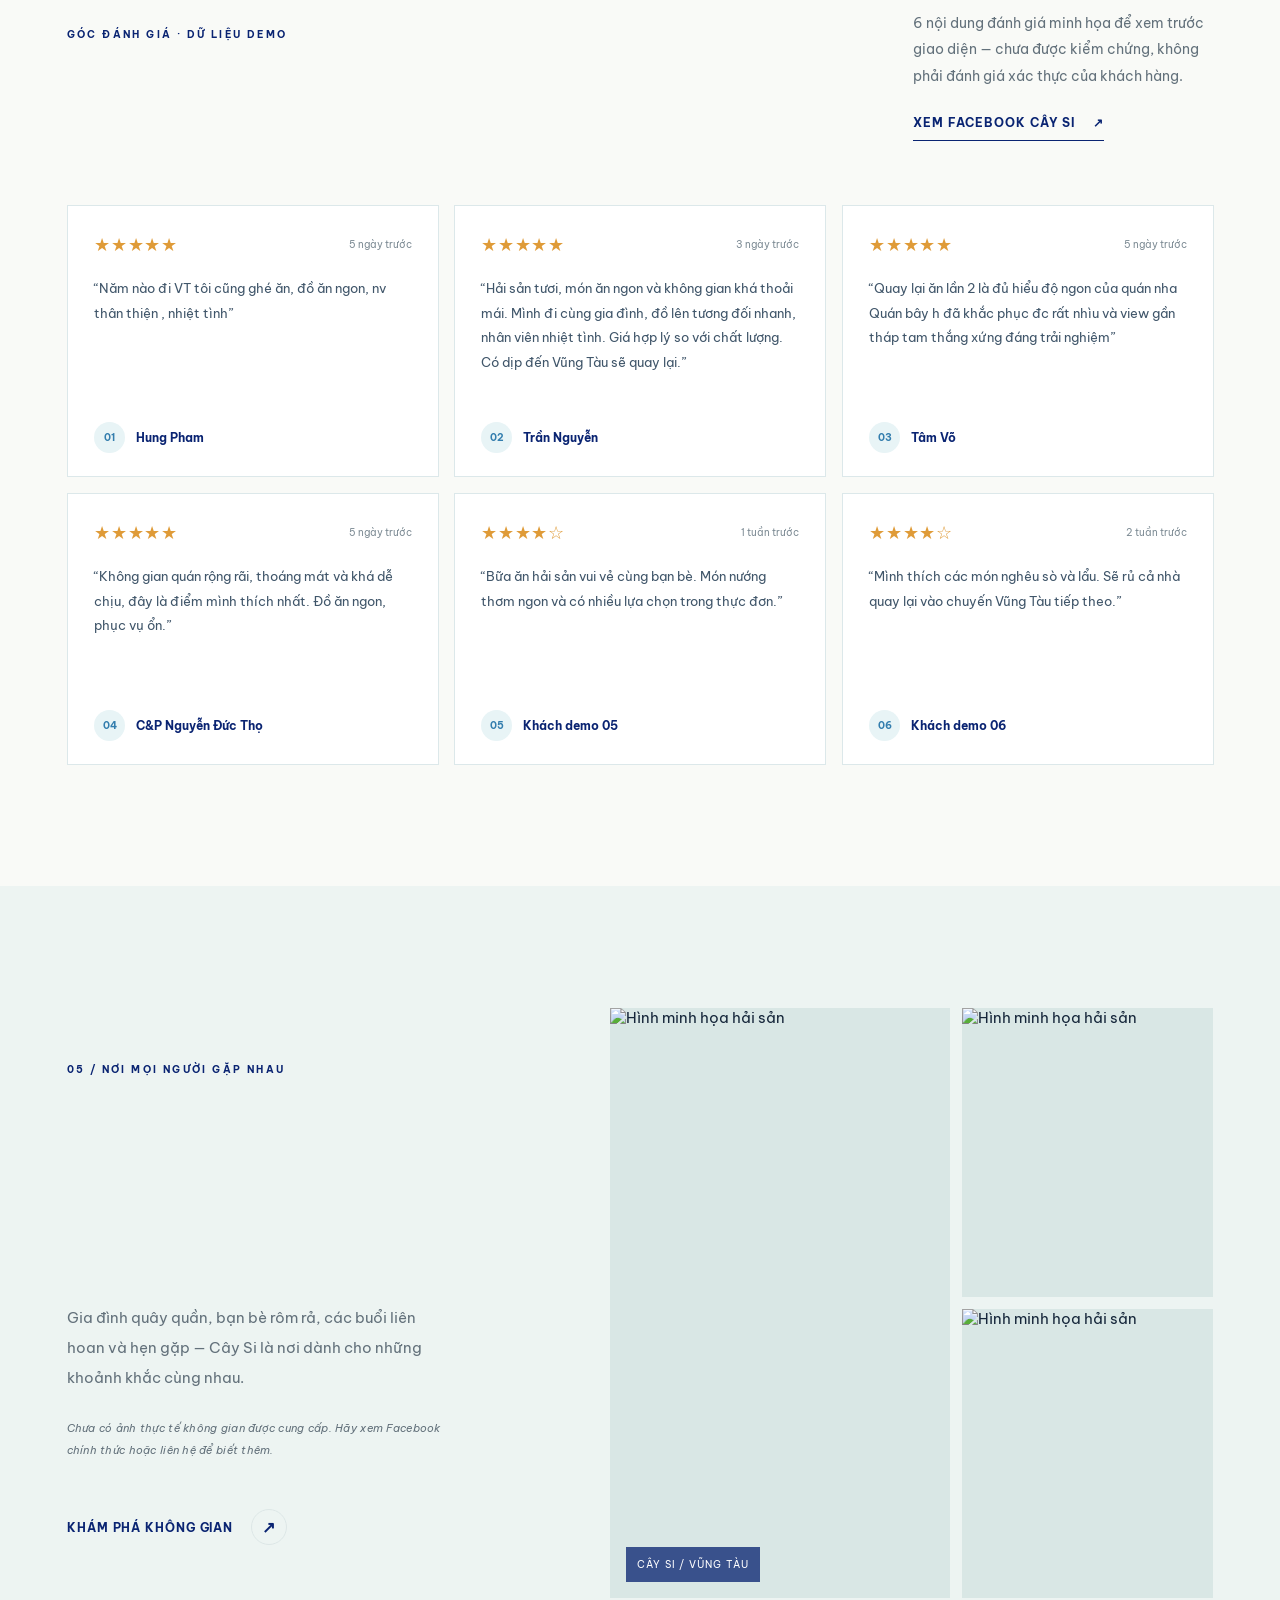
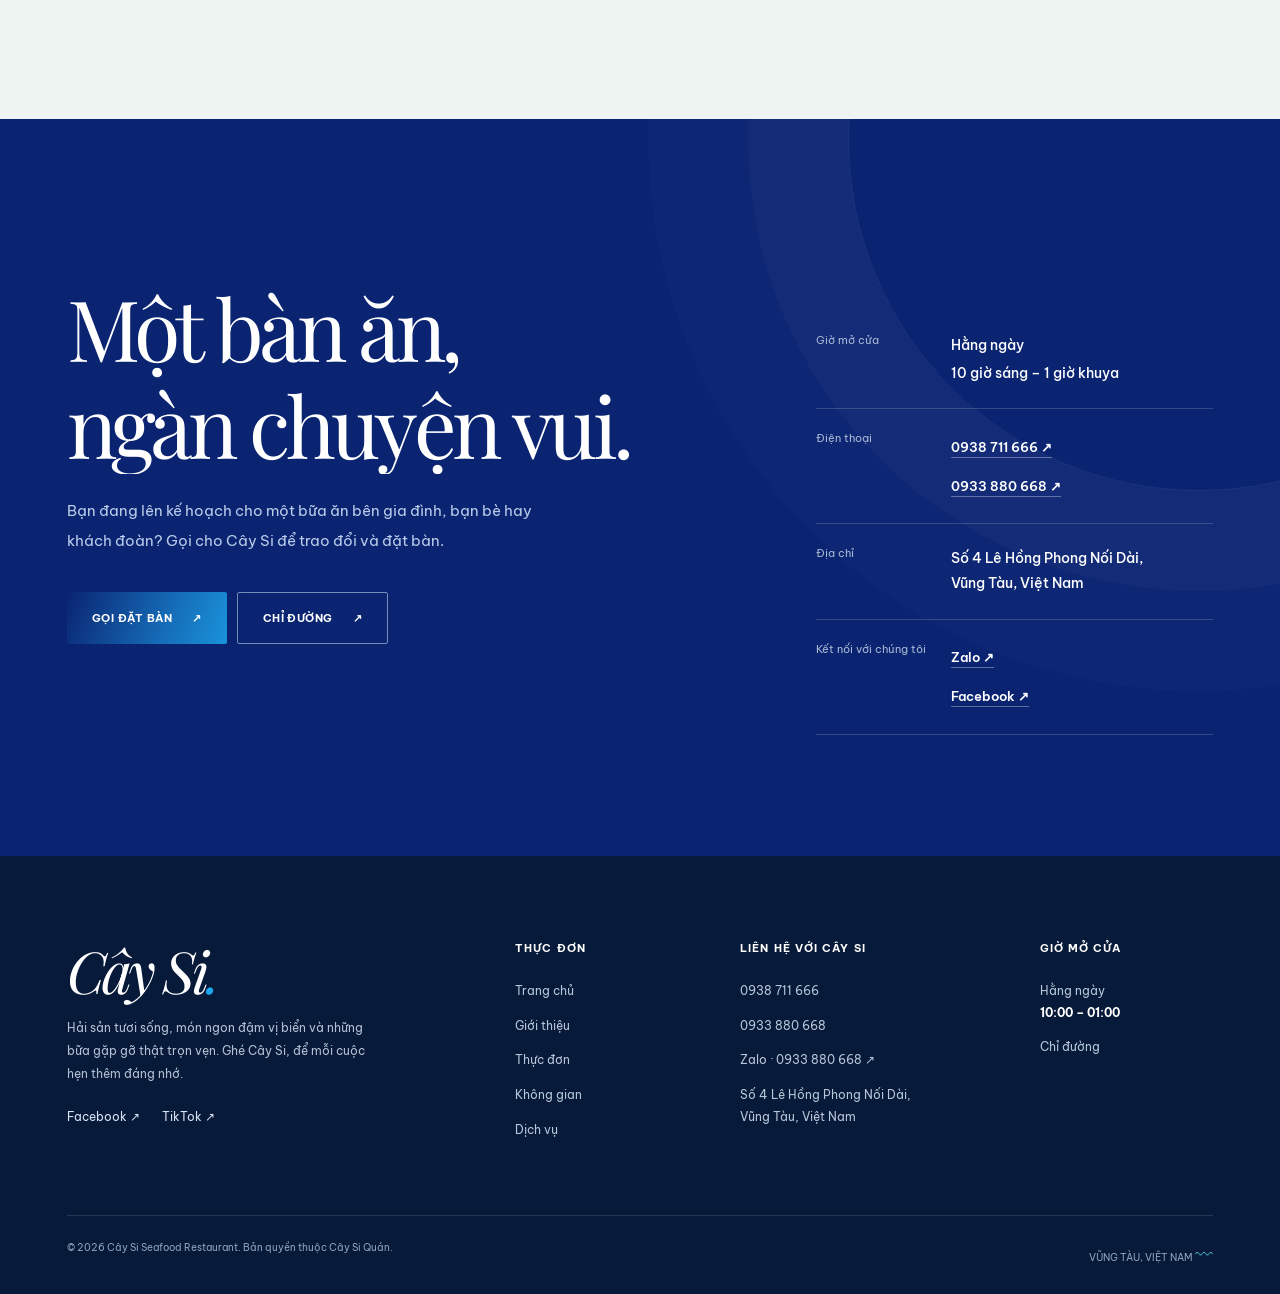
==== commit 838ef9f6: "Refactor all the web" ====
--- a/index.html
+++ b/index.html
@@ -1,9 +1,11 @@
 <!DOCTYPE html>
-<html lang="en">
+
+<html lang="vi">
 
 <head>
-    <meta charset="UTF-8">
-    <meta name="viewport" content="width=device-width, initial-scale=1.0">
+    <meta charset="utf-8" />
+    <meta content="width=device-width,initial-scale=1" name="viewport" />
+    <meta content="#f9fbfa" name="theme-color" />
 
     <link rel="icon" type="image/png" href="my-favicon/favicon-96x96.png" sizes="96x96" />
     <link rel="icon" type="image/svg+xml" href="my-favicon/favicon.svg" />
@@ -12,429 +14,494 @@
     <meta name="apple-mobile-web-app-title" content="Cay Si" />
     <link rel="manifest" href="my-favicon/site.webmanifest" />
 
-    <meta name="theme-color" content="#f3f8f7">\n
-    <meta name="description"
-        content="Fresh live seafood and ocean-to-table dining at Hải Sản Cây Si, Vũng Tàu, Vietnam.">\n <title>Hải Sản
-        Cây Si — Ocean to Table</title>
-    <link rel="preconnect" href="https://fonts.googleapis.com">
-    <link rel="preconnect" href="https://fonts.gstatic.com" crossorigin>
+    <meta
+        content="Thưởng thức hải sản tươi sống, món nướng, lẩu tại Cây Si Quán, số 4 Lê Hồng Phong Nối Dài, Vũng Tàu. Liên hệ đặt bàn: 0938711666."
+        name="description" />
+    <meta content="website" property="og:type" />
+    <meta content="Cây Si Seafood Vũng Tàu" property="og:site_name" />
+    <meta content="Hải Sản Cây Si Vũng Tàu | Hải Sản Tươi Sống &amp; Đặt Bàn" property="og:title" />
+    <meta
+        content="Thưởng thức hải sản tươi sống, món nướng, lẩu tại Cây Si Quán, số 4 Lê Hồng Phong Nối Dài, Vũng Tàu. Liên hệ đặt bàn: 0938711666."
+        property="og:description" />
+    <meta content="vi_VN" property="og:locale" />
+    <meta content="./assets/crab-editorial.webp" property="og:image" />
+    <title>Hải Sản Cây Si Vũng Tàu | Hải Sản Tươi Sống &amp; Đặt Bàn</title>
+    <link href="https://fonts.googleapis.com" rel="preconnect" />
+    <link crossorigin="" href="https://fonts.gstatic.com" rel="preconnect" />
     <link
-        href="https://fonts.googleapis.com/css2?family=Be+Vietnam+Pro:wght@300;400;500;600&family=Playfair+Display:ital,wght@0,400;0,600;0,700;1,400&display=swap"
-        rel="stylesheet">
-    <link rel="stylesheet" href="css/style.css">
+        href="https://fonts.googleapis.com/css2?family=Be+Vietnam+Pro:wght@300;400;500;600;700&amp;family=Playfair+Display:ital,wght@0,400;0,500;0,600;1,400;1,500&amp;display=swap"
+        rel="stylesheet" />
+    <link href="./css/style.css?v=6.0" rel="stylesheet" />
+    <script
+        type="application/ld+json">{"@context": "https://schema.org", "@type": "Restaurant", "name": "Hải Sản Tươi Sống Vũng Tàu – Cây Si Quán", "description": "Nhà hàng hải sản tươi sống tại Vũng Tàu.", "servesCuisine": "Vietnamese Seafood", "telephone": "+84938711666", "address": {"@type": "PostalAddress", "streetAddress": "Số 4 Lê Hồng Phong Nối Dài", "addressLocality": "Vũng Tàu", "addressCountry": "VN"}, "sameAs": ["https://www.facebook.com/HaiSanTuoiSongVungTauCaySiQuan", "https://www.tiktok.com/@caysiquanvungtau"], "openingHours": "Mo-Su 10:00-01:00"}</script>
 </head>
 
-<body>
-
-    <!-- Header -->
-    <header class="header">
-        <div class="logo">Cây Si</div>
-
-        <!-- Nút Hamburger cho Mobile -->
-        <button class="menu-toggle" aria-label="Toggle Menu">
-            <span></span>
-            <span></span>
-            <span></span>
-        </button>
-
-        <!-- Container chứa Menu và các nút (sẽ trượt ra trên mobile) -->
-        <div class="nav-container">
-            <nav class="nav-links">
-                <a href="#hero" data-i18n="navHome">Home</a>
-                <a href="#about" data-i18n="navAbout">About</a>
-                <a href="#" data-i18n="navMenu">Menu</a>
-                <a href="#contact" data-i18n="navContact">Contact</a>
-            </nav>
-
-            <div class="header-actions">
-                <!-- Language Switcher -->
-                <div class="lang-switcher">
-                    <button class="lang-btn active" data-lang="en" onclick="setLanguage('en')">EN</button>
-                    <span class="divider">|</span>
-                    <button class="lang-btn" data-lang="vi" onclick="setLanguage('vi')">VI</button>
-                </div>
-
-                <a href="#contact" class="btn-primary" data-i18n="bookBtn">Book a Table</a>
+<body data-base="./" data-page="home">
+    <a class="skip-link" data-i18n="skip" href="#main">Bỏ qua tới nội dung</a>
+    <header class="site-header" id="header">
+        <div class="header-inner container">
+            <a aria-label="Cây Si Quán, trang chủ" class="brand" href="./">
+                <span class="brand-name">Cây Si</span>
+                <span class="brand-sub">SEAFOOD · VŨNG TÀU</span>
+            </a>
+            <nav aria-label="Main navigation" class="main-nav" id="main-nav"><a aria-current="page" class="is-active"
+                    data-i18n="navHome" href="./"></a><a class="" data-i18n="navAbout" href="./about/"></a><a class=""
+                    data-i18n="navMenu" href="./menu/"></a><a class="" data-i18n="navSpace" href="./space/"></a><a
+                    class="" data-i18n="navServices" href="./services/"></a></nav>
+            <div class="header-right">
+                <div aria-label="Language" class="language-switch" role="group"><button aria-pressed="true"
+                        class="lang-btn is-active" data-lang="vi" type="button">VI</button><span
+                        aria-hidden="true">/</span><button aria-pressed="false" class="lang-btn" data-lang="en"
+                        type="button">EN</button></div>
+                <a class="header-book" href="tel:+84938711666"><span data-i18n="reserve">Liên hệ đặt bàn</span><span
+                        aria-hidden="true">↗</span></a>
+                <button aria-controls="main-nav" aria-expanded="false" aria-label="Open navigation" class="nav-toggle"
+                    id="nav-toggle" type="button"><span></span><span></span></button>
             </div>
         </div>
     </header>
-
-    <main>
-        <!-- Cinematic coastal-luxury hero -->
-        <section class="hero hero-luxury reveal" id="hero" aria-labelledby="hero-title">
-            <div class="hero-atmosphere" aria-hidden="true">
-                <div class="hero-sun-glow"></div>
-                <div class="hero-waterline"></div>
-                <div class="hero-grain"></div>
-            </div>
-
-            <div class="hero-copy">
-                <p class="hero-eyebrow"><span></span> VŨNG TÀU · VIETNAM <span></span></p>
-                <h1 id="hero-title">
-                    <em>Cây Si</em><br>
-                    Quán
-                </h1>
-                <p class="hero-description" data-i18n="heroDesc">Chuyên hải sản tươi sống. Cơm lẩu nướng. Cơm Khách đoàn liên hoan sinh nhật</p>
-                <div class="hero-actions">
-                    <a href="#contact" class="btn-primary" data-i18n="bookBtn">ĐẶT BÀN <span
-                            aria-hidden="true">↗</span></a>
-                    <a href="#menu" class="btn-outline hero-menu" data-i18n="exploreBtn">XEM THỰC ĐƠN <span
-                            aria-hidden="true">→</span></a>
-                </div>
-                <div class="hero-footnote">
-                    <span class="hero-footnote-line"></span>
-                    <span>HẢI SẢN TƯƠI MỖI NGÀY</span>
-                    <span class="hero-footnote-dot">·</span>
-                    <span>TỪ BÌNH DÂN ĐẾN CAO CẤP</span>
-                </div>
-            </div>
-
-            <div class="hero-art" aria-label="A freshly prepared seafood platter">
-                <div class="hero-art-orbit orbit-one"></div>
-                <div class="hero-art-orbit orbit-two"></div>
-                <div class="hero-art-glow"></div>
-                <div class="hero-art-index"><span>01</span> / THE DAILY CATCH</div>
-                <figure class="hero-seafood">
-                    <img src="https://images.unsplash.com/photo-1559737558-2f5a35f4523b?auto=format&fit=crop&w=1300&q=90"
-                        alt="Freshly prepared premium seafood served on ice" fetchpriority="high">
-                </figure>
-                <div class="hero-stamp" aria-hidden="true">
-                    <svg viewBox="0 0 100 100">
-                        <defs>
-                            <path id="stamp-circle" d="M50,50 m-35,0 a35,35 0 1,1 70,0 a35,35 0 1,1 -70,0" />
-                        </defs>
-                        <text>
-                            <textPath href="#stamp-circle">FRESH FROM THE SEA · CÂY SI · </textPath>
-                        </text>
-                        <path d="M50 32l4.8 12.2L68 45l-10 8.2 3.2 13L50 59l-11.2 7.2 3.2-13L32 45l13.2-.8z"
-                            fill="currentColor" />
-                    </svg>
-                </div>
-                <div class="hero-floating-note note-lime" aria-hidden="true"><span>✳</span></div>
-                <div class="hero-floating-note note-chili" aria-hidden="true"><span>〰</span></div>
-                <div class="hero-image-caption"><span class="caption-rule"></span><span>THE ART OF FRESHNESS</span>
-                </div>
-            </div>
-        </section>
-
-        <!-- About Section -->
-        <section class="about section-padding reveal" id="about">
-            <!-- Phần text phía trên -->
-            <div class="about-header">
-                <div class="about-title-wrapper">
-                    <span class="subtitle" data-i18n="aboutSubtitle">ABOUT US</span>
-                    <h2 data-i18n="aboutTitle">FLAVORFUL CREATIONS<br>EVERY PLATE</h2>
-                </div>
-                <div class="about-desc-wrapper">
-                    <p data-i18n="aboutDesc1">At Caysi, we bring the freshest seafood from ocean to table. Our passion
-                        is simple: to serve dishes that celebrate the flavors of the sea, crafted with care, quality
-                        ingredients, and culinary expertise. Every day, our chefs select the finest catches, creating
-                        meals that are fresh, flavorful, and unforgettable. From classic favorites to signature
-                        creations, we combine tradition and innovation to deliver a dining experience that delights
-                        every sense.</p>
-                    <p data-i18n="aboutDesc2">Whether you're joining us for a casual meal, a special occasion, or to
-                        savor the freshest seafood in town, we promise a journey of taste, freshness, and ocean-inspired
-                        excellence.</p>
-                </div>
-            </div>
-
-            <!-- Phần lưới hình ảnh phía dưới -->
-            <div class="about-gallery">
-                <!-- Cột trái: Ảnh to -->
-                <div class="gallery-left">
-                    <img src="https://images.unsplash.com/photo-1654922207993-2952fec328ae?q=80&w=774"
-                        alt="Chef preparing fish" loading="lazy" decoding="async">
-                </div>
-
-                <!-- Cột phải: Lưới 2x2 -->
-                <div class="gallery-right">
-                    <img src="https://images.unsplash.com/photo-1627900429100-3ed333915540" alt="Cooking process"
-                        class="grid-img" loading="lazy" decoding="async">
-
-                    <div class="stats-box gold-bg">
-                        <h2>90%</h2>
-                        <p data-i18n="travellerSearch">TRAVELLER<br>SEARCH</p>
-                    </div>
-
-                    <div class="stats-box gold-bg">
-                        <h2><span id="dynamic-years">6</span>+</h2>
-                        <p data-i18n="yearsText">YEARS</p>
-                    </div>
-
-                    <img src="https://images.unsplash.com/photo-1662982692115-743f9e716b98" alt="Plating food"
-                        class="grid-img" loading="lazy" decoding="async">
-                </div>
-            </div>
-        </section>
-        <!-- Full Image Section -->
-        <section class="full-image reveal">
-            <img src="assets/kingcrabsection.png" alt="Fresh King Crab" class="full-image-img" loading="lazy"
-                decoding="async">
-        </section>
-
-        <!-- Menu Categories -->
-        <section class="categories section-padding reveal">
-            <p class="subtitle" data-i18n="menuSubtitle">Menu nhà hàng</p>
-            <h2 data-i18n="menuDescription"> NHÀ HÀNG CỦA CHÚNG TÔI CUNG CẤP NHIỀU NGUYÊN LIỆU CHẤT LƯỢNG CAO, CHẾ TẠO
-                RA NHIỀU MÓN ĂN ĐẦY HƯƠNG VỊ ĐẦY ĐỦ.</h2>
-            <div class="grid-3">
-                <div class="category-card"
-                    style="background-image: url('https://images.unsplash.com/photo-1615141982883-c7ad0e69fd62?q=80&w=1548');">
-                    <h3>HẢI THEO MÙA &rarr;</h3>
-                </div>
-                <div class="category-card"
-                    style="background-image: url('https://plus.unsplash.com/premium_photo-1694787534229-e8c7d8ed5db1');">
-                    <h3>BÀO NGƯ HÀU &rarr;</h3>
-                </div>
-                <div class="category-card empty-card">
-                    <h3>XEM TOÀN BỘ MENU &rarr;</h3>
-                    <p>Khám phá trọn bộ các món hải sản tươi ngon được tuyển chọn kỹ lưỡng dành riêng cho bạn.</p>
-                </div>
-                <div class="category-card"
-                    style="background-image: url('https://images.unsplash.com/photo-1510130387422-82bed34b37e9');">
-                    <h3>CÁC MÓN CÁ &rarr;</h3>
-                </div>
-                <div class="category-card"
-                    style="background-image: url('https://images.unsplash.com/photo-1511543865714-5a5a5ce51a94');">
-                    <h3>CUA GHẸ &rarr;</h3>
-                </div>
-                <div class="category-card"
-                    style="background-image: url('https://images.unsplash.com/photo-1605800226723-4aeea545fc3d');">
-                    <h3>NGHÊU - SÒ - ỐC &rarr;</h3>
-                </div>
-            </div>
-        </section>
-
-        <!-- Authentic Dishes Gallery -->
-        <section class="gallery section-padding reveal">
-            <h2>CÁC MÓN ĂN ĐẶC SẮC</h2>
-            <div class="gallery-grid">
-                <img src="https://plus.unsplash.com/premium_photo-1726880414804-1d61f5737b9e" alt="Lobster"
-                    loading="lazy" decoding="async">
-                <div class="gallery-text">
-                    <h3>VỊ NGON TRONG TỪNG MIẾNG CẮN</h3>
-                    <p>Chúng tôi tự hào mang đến cho bạn trải nghiệm ẩm thực chân thật nhất từ đại dương, với chất lượng
-                        không thể bàn cãi.</p>
-                </div>
-                <img src="https://plus.unsplash.com/premium_photo-1719530305720-6d38151dafac" alt="Paella"
-                    loading="lazy" decoding="async">
-                <img src="https://images.unsplash.com/photo-1608135227059-95aacee01035" alt="Mussels" loading="lazy"
-                    decoding="async">
-                <img src="https://images.unsplash.com/photo-1684591442558-860786985dd4" alt="Shrimp Curry"
-                    loading="lazy" decoding="async">
-                <img src="https://images.unsplash.com/photo-1576330383200-2bf325cfec52" alt="Shrimp Curry"
-                    loading="lazy" decoding="async">
-            </div>
-        </section>
-
-        <!-- Menu List -->
-        <section class="menu-list section-padding reveal" id="menu">
-            <div class="menu-intro">
-                <h2>CÁC MÓN HẢI SẢN PHỔ BIẾN NHẤT</h2>
-                <p>Những món ăn được gọi nhiều nhất của chúng tôi, được khách hàng yêu thích bởi hương vị tuyệt vời và
-                    khẩu phần ăn đầy đặn.</p>
-                <a href="#" class="btn-outline">XEM TOÀN BỘ THỰC ĐƠN</a>
-            </div>
-            <div class="menu-items">
-                <div class="menu-item">
-                    <div class="item-header">
-                        <h4>TÔM HÙM THERMIDOR</h4>
-                    </div>
-                    <p>Món ăn cổ điển của Pháp với thịt tôm hùm béo ngậy, mềm mịn được nướng trong vỏ.</p>
-                </div>
-                <div class="menu-item">
-                    <div class="item-header">
-                        <h4>GHẸ TỎI XÀ PHONG</h4>
-                    </div>
-                    <p>Món ăn truyền thống với ghẹ to, được nấu với xà phong và các loại gia vị đặc trưng.</p>
-                </div>
-                <div class="menu-item">
-                    <div class="item-header">
-                        <h4>PAELLA HẢI SẢN</h4>
-                    </div>
-                    <p>Món cơm truyền thống của Tây Ban Nha được nướng với tôm, sò điệp, ốc và mực.</p>
-                </div>
-                <div class="menu-item">
-                    <div class="item-header">
-                        <h4>TÔM NƯỚNG MỌI</h4>
-                    </div>
-                    <p>Món tôm nướng với vỏ giòn, được phục vụ kèm rau củ đã nướng.</p>
-                </div>
-                <div class="menu-item">
-                    <div class="item-header">
-                        <h4>CUA LỘT</h4>
-                    </div>
-                    <p>Món cua lột với hương vị thơm ngon và thịt cua mềm mịn.</p>
-                </div>
-            </div>
-        </section>
-
-        <!-- Testimonials -->
-        <section class="testimonials section-padding reveal">
-            <p class="subtitle">ĐÁNH GIÁ</p>
-            <h2>KHÁCH HÀNG NÓI GÌ VỀ CHÚNG TÔI</h2>
-            <div class="testi-grid">
-                <div class="testi-card">
-                    <div class="stars">★★★★★</div>
-                    <p>"Một trong những trải nghiệm hải sản tốt nhất mà tôi từng có. Paella là món không thể bỏ qua.
-                        Chúng tôi sẽ quay lại!"</p>
-                    <h4>ANH MINH</h4>
-                </div>
-                <div class="testi-card">
-                    <div class="stars">★★★★★</div>
-                    <p>"Một trong những trải nghiệm hải sản tốt nhất mà tôi từng có. Paella là món không thể bỏ qua.
-                        Chúng tôi sẽ quay lại!"</p>
-                    <h4>CHỊ THẢO</h4>
-                </div>
-            </div>
-        </section>
-
-        <!-- Large Typography Banner -->
-        <section class="banner section-padding reveal">
-            <h2>
-                CHÚNG TÔI CHỈ MUA SẢN PHẨM TỪ
-                <span class="inline-img"
-                    style="background-image: url('https://images.unsplash.com/photo-1606850780554-b55ea4dd0b70');"></span>
-                NHÀ CUNG CẤP UY TÍN TẠI VŨNG TÀU, ĐẢM BẢO
-                <span class="inline-img"
-                    style="background-image: url('https://images.unsplash.com/photo-1555939594-58d7cb561ad1');"></span>
-                CHẤT LƯỢNG CAO NHẤT CHO
-                <span class="inline-img"
-                    style="background-image: url('https://images.unsplash.com/photo-1565557623262-b51c2513a641');"></span>
-                TỪNG MÓN ĂN.
-            </h2>
-        </section>
-
-        <section class="restaurant-space section-padding reveal">
-            <div class="space-header">
+    <main id="main">
+        <section class="hero">
+            <div aria-hidden="true" class="hero-ambient"><span class="ambient-circle"></span><span
+                    class="ambient-lines"></span></div>
+            <div class="container hero-grid">
+                <div class="hero-content">
+                    <p class="eyebrow hero-eyebrow" data-i18n="heroEyebrow">VŨNG TÀU · VIỆT NAM / HẢI SẢN TƯƠI SỐNG</p>
+                    <h1>
+                        <span data-i18n="hero1">Một chút vị biển,</span>
+                        <em data-i18n="hero2">một trời niềm vui.</em>
+                    </h1>
+                    <p class="hero-description" data-i18n="heroText"></p>
+                    <div class="hero-actions"><a class="btn btn-gradient" href="tel:+84938711666"><span
+                                data-i18n="reserve"></span> <span aria-hidden="true">↗</span></a><a
+                            class="btn btn-ghost" href="./menu/"><span data-i18n="explore"></span><span
+                                aria-hidden="true">→</span></a></div>
+                    <div class="hero-bottom"><span class="fine-rule"></span><span
+                            data-i18n="heroFoot1"></span><b>✳</b><span data-i18n="heroFoot2"></span></div>
+                </div>
+                <div class="hero-visual">
+                    <div class="hero-visual-frame"><img alt="Cua hoàng đế đặt trên đĩa inox, hình ảnh minh họa"
+                            data-alt-i18n="heroAlt" fetchpriority="high" height="1024" src="assets/hero_cover.jpg"
+                            width="1536" />
+                        <div class="hero-visual-label"><span>01 / THE OCEAN EDITION</span><span>↗</span></div>
+                    </div>
+                    <div aria-hidden="true" class="hero-round-seal">CÂY SI<br /><span>SEAFOOD</span><br />VŨNG TÀU</div>
+                </div>
+            </div>
+            <div aria-hidden="true" class="hero-ticker"><span>CÂY SI SEAFOOD</span><span>✳</span><span>THE SPIRIT OF
+                    VŨNG TÀU</span><span>✳</span><span>FRESH FROM THE COAST</span></div>
+        </section>
+        <section class="about-preview section-shell" id="about">
+            <div class="container">
+                <div class="about-preview-grid">
+                    <div class="about-photo-wrap">
+                        <div class="about-photo-img"><img alt="Hình ảnh Cây Si Quán, Vũng Tàu"
+                                data-alt-en="Illustrative grilled fish" data-alt-vi="Hình ảnh Cây Si Quán, Vũng Tàu" decoding="async"
+                                loading="lazy" src="assets/aubout_home_cover.jpg" width="720" height="840" /></div><span
+                            class="vertical-caption">CÂY SI · VŨNG TÀU / 01</span>
+                    </div>
+                    <div class="about-preview-copy">
+                        <p class="eyebrow" data-i18n="introLabel"></p>
+                        <h2 class="display-heading" data-i18n="introTitle"></h2>
+                        <div aria-hidden="true" class="small-wave">〰〰〰</div>
+                        <p data-i18n="introP1"></p>
+                        <p data-i18n="introP2"></p><a class="editorial-link" href="./about/"><span
+                                data-i18n="learnMore"></span><span class="round-arrow">↗</span></a>
+                    </div>
+                </div>
+            </div>
+        </section>
+        <section class="crab-feature section-shell">
+            <div class="container crab-feature-inner">
+                <div class="crab-title-block">
+                    <p class="eyebrow" data-i18n="crabEyebrow"></p>
+                    <h2 data-i18n="crabTitle"></h2>
+                </div>
+                <div aria-hidden="true" class="crab-deco">C<span>·</span>S</div><img
+                    alt="Cua hoàng đế, hình minh họa tách nền" data-alt-en="Illustrative king crab"
+                    data-alt-vi="Cua hoàng đế, hình minh họa tách nền" decoding="async" height="925" loading="lazy"
+                    src="assets/kingcrabsection.png" width="1206" />
+                <div class="crab-foot">
+                    <p data-i18n="crabText"></p><span data-i18n="crabNote"></span>
+                </div>
+            </div>
+        </section>
+        <section class="categories-section section-shell" id="categories">
+            <div class="container">
+                <div class="section-heading">
+                    <div>
+                        <p class="eyebrow" data-i18n="categoryLabel"></p>
+                        <h2 class="section-title" data-i18n="categoryTitle"></h2>
+                    </div>
+                    <div class="heading-aside">
+                        <p data-i18n="categoryText"></p><a class="text-link" href="./menu/"><span
+                                data-i18n="viewAll"></span><span aria-hidden="true">↗</span></a>
+                    </div>
+                </div>
+                <div class="category-navigation"><a class="category-tile" href="./menu/#fish"><span
+                            class="category-ordinal">01</span><span class="category-tile-name"
+                            data-cat="fish">Cá</span><span aria-hidden="true" class="category-icon">↗</span></a><a
+                        class="category-tile" href="./menu/#prawns"><span class="category-ordinal">02</span><span
+                            class="category-tile-name" data-cat="prawns">Tôm</span><span aria-hidden="true"
+                            class="category-icon">↗</span></a><a class="category-tile" href="./menu/#premium"><span
+                            class="category-ordinal">03</span><span class="category-tile-name" data-cat="premium">Cua ·
+                            Ghẹ · Hải sản cao cấp</span><span aria-hidden="true" class="category-icon">↗</span></a><a
+                        class="category-tile" href="./menu/#shellfish"><span class="category-ordinal">04</span><span
+                            class="category-tile-name" data-cat="shellfish">Nghêu · Sò · Ốc</span><span
+                            aria-hidden="true" class="category-icon">↗</span></a><a class="category-tile"
+                        href="./menu/#oysters"><span class="category-ordinal">05</span><span class="category-tile-name"
+                            data-cat="oysters">Hàu</span><span aria-hidden="true" class="category-icon">↗</span></a><a
+                        class="category-tile" href="./menu/#squid"><span class="category-ordinal">06</span><span
+                            class="category-tile-name" data-cat="squid">Mực · Bạch tuộc</span><span aria-hidden="true"
+                            class="category-icon">↗</span></a><a class="category-tile" href="./menu/#hotpot"><span
+                            class="category-ordinal">07</span><span class="category-tile-name"
+                            data-cat="hotpot">Lẩu</span><span aria-hidden="true" class="category-icon">↗</span></a><a
+                        class="category-tile" href="./menu/#noodles"><span class="category-ordinal">08</span><span
+                            class="category-tile-name" data-cat="noodles">Mì · Miến</span><span aria-hidden="true"
+                            class="category-icon">↗</span></a><a class="category-tile" href="./menu/#rice"><span
+                            class="category-ordinal">09</span><span class="category-tile-name" data-cat="rice">Cơm ·
+                            Cháo</span><span aria-hidden="true" class="category-icon">↗</span></a><a
+                        class="category-tile" href="./menu/#vegetables"><span class="category-ordinal">10</span><span
+                            class="category-tile-name" data-cat="vegetables">Rau củ · Đậu hủ</span><span
+                            aria-hidden="true" class="category-icon">↗</span></a><a class="category-tile"
+                        href="./menu/#chicken"><span class="category-ordinal">11</span><span class="category-tile-name"
+                            data-cat="chicken">Gà</span><span aria-hidden="true" class="category-icon">↗</span></a><a
+                        class="category-tile" href="./menu/#beef"><span class="category-ordinal">12</span><span
+                            class="category-tile-name" data-cat="beef">Bò</span><span aria-hidden="true"
+                            class="category-icon">↗</span></a><a class="category-tile" href="./menu/#starters"><span
+                            class="category-ordinal">13</span><span class="category-tile-name" data-cat="starters">Khai
+                            vị · Súp · Gỏi</span><span aria-hidden="true" class="category-icon">↗</span></a><a
+                        class="category-tile" href="./menu/#dried"><span class="category-ordinal">14</span><span
+                            class="category-tile-name" data-cat="dried">Hải sản một nắng</span><span aria-hidden="true"
+                            class="category-icon">↗</span></a><a class="category-tile" href="./menu/#drinks"><span
+                            class="category-ordinal">15</span><span class="category-tile-name" data-cat="drinks">Đồ
+                            uống</span><span aria-hidden="true" class="category-icon">↗</span></a></div>
+            </div>
+        </section>
+        <section class="taste-gallery section-shell">
+            <div class="container">
+                <div class="section-heading">
+                    <div>
+                        <p class="eyebrow" data-i18n="galleryLabel"></p>
+                        <h2 class="section-title" data-i18n="galleryTitle"></h2>
+                    </div>
+                    <div class="heading-aside">
+                        <p data-i18n="galleryText"></p>
+                    </div>
+                </div>
+                <div class="food-collage">
+                    <figure class="food-gallery-item food-feature">
+                        <img alt="Hàu nướng mỡ hành, hình minh họa"
+                            data-alt-en="Illustrative Grilled oysters with scallion oil"
+                            data-alt-vi="Hàu nướng mỡ hành, hình minh họa" 
+                            decoding="async" 
+                            loading="lazy"
+                            src="assets/kingcrab.jpg" width="720" height="840" />
+                        <figcaption>
+                            <span>01 / OYSTERS</span>
+                            <strong data-dish-id="hau:0">Hàu nướng mỡ hành</strong>
+                        </figcaption>
+                    </figure>
+                    <figure class="food-gallery-item">
+                        <img alt="Lẩu hải sản, hình minh họa"
+                            data-alt-en="Illustrative Seafood hot pot" 
+                            data-alt-vi="Lẩu hải sản, hình minh họa"
+                            decoding="async" 
+                            loading="lazy" src="assets/hotpot.jpg" width="720" height="840" />
+                        <figcaption>
+                            <span>02 / HOT POT</span>
+                            <strong data-dish-id="lau:0">Lẩu hải sản</strong>
+                        </figcaption>
+                    </figure>
+                    <figure class="food-gallery-item"><img alt="Cá chim nướng muối ớt, hình minh họa"
+                            data-alt-en="Illustrative Grilled pomfret with chili salt"
+                            data-alt-vi="Cá chim nướng muối ớt, hình minh họa" decoding="async" loading="lazy"
+                            src="assets/grilled-fish.jpg" width="720" height="840" />
+                        <figcaption>
+                            <span>03 / FISH</span>
+                            <strong data-dish-id="ca-chim:1">Cá chim nướng muối ớt</strong>
+                        </figcaption>
+                    </figure>
+                    <figure class="food-gallery-item">
+                        <img alt="Mực sữa chiên nước mắm, hình minh họa"
+                            data-alt-en="Illustrative Fried baby squid with fish sauce"
+                            data-alt-vi="Mực sữa chiên nước mắm, hình minh họa" 
+                            decoding="async" 
+                            loading="lazy"
+                            src="assets/squid.jpg" width="720" height="840" />
+                        <figcaption>
+                            <span>04 / SQUID</span>
+                            <strong data-dish-id="muc-sua:0">Mực sữa chiên nước mắm</strong>
+                        </figcaption>
+                    </figure>
+                    <figure class="food-gallery-item"><img alt="Sò điệp nướng mỡ hành, hình minh họa"
+                            data-alt-en="Illustrative Scallops with scallion oil"
+                            data-alt-vi="Sò điệp nướng mỡ hành, hình minh họa" decoding="async" loading="lazy"
+                            src="assets/scallops.jpg" width="720" height="840" />
+                        <figcaption>
+                            <span>05 / SCALLOPS</span>
+                            <strong data-dish-id="so-diep:0">Sò điệp nướng mỡ hành</strong>
+                        </figcaption>
+                    </figure>
+                    <figure class="food-gallery-item"><img alt="Nghêu hấp sả, hình minh họa"
+                            data-alt-en="Illustrative Steamed clams with lemongrass"
+                            data-alt-vi="Nghêu hấp sả, hình minh họa" decoding="async" loading="lazy"
+                            src="assets/tom_tit.jpg" width="720" height="840" />
+                        <figcaption><span>06 / CLAMS</span><strong data-dish-id="ngheu:0">Nghêu hấp sả</strong>
+                        </figcaption>
+                    </figure>
+                    <figure class="food-gallery-item"><img alt="Ốc móng tay xào tỏi, hình minh họa"
+                            data-alt-en="Illustrative Garlic stir-fried razor clams"
+                            data-alt-vi="Ốc móng tay xào tỏi, hình minh họa" decoding="async" loading="lazy"
+                            src="assets/oc_nuong.jpg" width="720" height="840" />
+                        <figcaption><span>07 / RAZOR CLAMS</span><strong data-dish-id="oc-mong-tay:2">Ốc móng tay xào
+                                tỏi</strong></figcaption>
+                    </figure>
+                    <figure class="food-gallery-item"><img alt="Mực trứng hấp sả, hình minh họa"
+                            data-alt-en="Illustrative Steamed roe squid with lemongrass"
+                            data-alt-vi="Mực trứng hấp sả, hình minh họa" decoding="async" loading="lazy"
+                            src="assets/normal_crab.jpg" width="720" height="840" />
+                        <figcaption><span>08 / ROE SQUID</span><strong data-dish-id="muc-trung:0">Mực trứng hấp
+                                sả</strong></figcaption>
+                    </figure>
+                    <div class="food-gallery-quote"><span aria-hidden="true">✳</span>
+                        <p data-i18n="introTag"></p><a class="editorial-link" href="./menu/"><span
+                                data-i18n="explore"></span> ↗</a>
+                    </div>
+                </div>
+                <p class="illustrative-caption" data-i18n="photoNote"></p>
+            </div>
+        </section>
+        <section class="featured-menu section-shell">
+            <div class="container featured-menu-grid">
                 <div>
-                    <p class="subtitle">KHÔNG GIAN</p>
-                    <h2>KHÔNG GIAN NHÀ HÀNG</h2>
-                </div>
-            </div>
-
-            <div class="space-gallery">
-                <div class="space-image space-image-large">
-                    <img src="https://images.unsplash.com/photo-1515003197210-e0cd71810b5f?auto=format&fit=crop&w=1200&q=85"
-                        alt="Không gian nhà hàng" loading="lazy" decoding="async">
-                </div>
-
-                <div class="space-image">
-                    <img src="https://images.unsplash.com/photo-1517248135467-4c7edcad34c4?auto=format&fit=crop&w=800&q=85"
-                        alt="Không gian bên trong nhà hàng" loading="lazy" decoding="async">
-                </div>
-
-                <div class="space-image">
-                    <img src="https://images.unsplash.com/photo-1559339352-11d035aa65de?auto=format&fit=crop&w=800&q=85"
-                        alt="Bàn ăn nhà hàng" loading="lazy" decoding="async">
-                </div>
-
-                <div class="space-image">
-                    <img src="https://images.unsplash.com/photo-1552566626-52f8b828add9?auto=format&fit=crop&w=800&q=85"
-                        alt="Khu vực bàn ăn" loading="lazy" decoding="async">
-                </div>
-
-                <div class="space-image">
-                    <img src="https://images.unsplash.com/photo-1544148103-0773bf10d330?auto=format&fit=crop&w=800&q=85"
-                        alt="Không gian nhà hàng sang trọng" loading="lazy" decoding="async">
-                </div>
-            </div>
-        </section>
-
-        <section class="contact section-padding reveal" id="contact">
-            <div class="contact-inner">
-
-                <div class="contact-heading">
-                    <h2>LIÊN HỆ<br>ĐẶT BÀN</h2>
-                </div>
-
+                    <p class="eyebrow" data-i18n="menuLabel"></p>
+                    <h2 class="display-heading" data-i18n="menuTitle"></h2>
+                    <p class="section-copy" data-i18n="menuText"></p><a class="editorial-link" href="./menu/"><span
+                            data-i18n="viewAll"></span><span class="round-arrow">↗</span></a>
+                </div>
+                <div class="featured-menu-items" id="featured-menu-items"></div>
+            </div>
+        </section>
+        <section class="quality-statement section-shell">
+            <div class="container quality-inner">
+                <div class="quality-ornament">✳</div>
+                <p class="eyebrow" data-i18n="qualityLabel"></p>
+                <h2 data-i18n="qualityText"></h2>
+                <div class="quality-line"><span>VŨNG TÀU</span><span>—</span><span>CÂY SI</span></div>
+            </div>
+        </section>
+        <section class="live-seafood-section section-shell" id="live-seafood">
+            <div class="container">
+                <div class="section-heading">
+                    <div>
+                        <p class="eyebrow" data-i18n="liveLabel">TRẢI NGHIỆM TẠI CÂY SI</p>
+                        <h2 class="section-title" data-i18n="liveTitle">Hải sản đang bơi.<br />Chọn tại bể, ngon trên
+                            bàn.</h2>
+                    </div>
+                    <div class="heading-aside">
+                        <p data-i18n="liveText">Tự tay chọn hải sản tươi sống tại bể, sau đó chế biến theo yêu cầu.</p>
+                        <a class="text-link" href="./about/#live-experience"><span data-i18n="learnMore">Khám phá
+                                thêm</span> ↗</a>
+                    </div>
+                </div>
+                <div class="live-seafood-grid">
+                    <figure class="live-main"><img alt="Minh họa hải sản, chưa phải ảnh bể hải sản thực tế"
+                            data-alt-en="Illustrative seafood image; not an actual tank photo"
+                            data-alt-vi="Hình hải sản minh họa, chưa phải ảnh bể thực tế" loading="lazy"
+                            src="assets/clams.webp" width="720" height="840" />
+                        <figcaption data-i18n="liveStep1">01 / Chọn hải sản tươi sống</figcaption>
+                    </figure>
+                    <figure><img alt="Hải sản minh họa" data-alt-i18n="galleryAlt" loading="lazy"
+                            src="assets/razor-clams.webp" width="720" height="840" />
+                        <figcaption data-i18n="liveStep2">02 / Chế biến theo yêu cầu</figcaption>
+                    </figure>
+                    <figure><img alt="Lẩu minh họa" data-alt-i18n="galleryAlt" loading="lazy" src="assets/hotpot.webp"
+                            width="720" height="840" />
+                        <figcaption data-i18n="liveStep3">03 / Thưởng thức cùng nhau</figcaption>
+                    </figure>
+                </div>
+                <p class="image-disclosure" data-i18n="tankPhotoNote">Ảnh món ăn minh họa. Cần bổ sung ảnh thực tế khách
+                    chọn hải sản tại bể để thể hiện đúng trải nghiệm.</p>
+            </div>
+        </section>
+        <section class="review-section section-shell">
+            <div class="container">
+                <div class="section-heading">
+                    <div>
+                        <p class="eyebrow" data-i18n="reviewLabel"></p>
+                        <h2 class="section-title" data-i18n="reviewTitle"></h2>
+                    </div>
+                    <div class="heading-aside">
+                        <p data-i18n="reviewDemoDisclosure">Đánh giá minh họa phục vụ thiết kế, chưa được xác minh.
+                            Không đại diện cho phản hồi khách hàng thực tế.</p><a class="text-link"
+                            href="https://www.facebook.com/HaiSanTuoiSongVungTauCaySiQuan" rel="noopener noreferrer"
+                            target="_blank"><span data-i18n="reviewsLink"></span> ↗</a>
+                    </div>
+                </div>
+                <div class="review-cards">
+                    <article class="review-card" data-demo-review="1">
+                        <div class="review-card-top"><span aria-label="5 / 5" class="review-rating">★★★★★</span><time
+                                data-review-time="1">5 ngày trước</time></div>
+                        <blockquote data-review-text="1">“Năm nào đi VT tôi cũng ghé ăn, đồ ăn ngon, nv thân thiện ,
+                            nhiệt tình”</blockquote>
+                        <div class="review-author"><span aria-hidden="true" class="review-avatar">01</span><strong>Hung
+                                Pham</strong></div>
+                    </article>
+                    <article class="review-card" data-demo-review="2">
+                        <div class="review-card-top"><span aria-label="5 / 5" class="review-rating">★★★★★</span><time
+                                data-review-time="2">3 ngày trước</time></div>
+                        <blockquote data-review-text="2">“Hải sản tươi, món ăn ngon và không gian khá thoải mái. Mình đi
+                            cùng gia đình, đồ lên tương đối nhanh, nhân viên nhiệt tình. Giá hợp lý so với chất lượng.
+                            Có dịp đến Vũng Tàu sẽ quay lại.”</blockquote>
+                        <div class="review-author"><span aria-hidden="true" class="review-avatar">02</span><strong>Trần
+                                Nguyễn</strong></div>
+                    </article>
+                    <article class="review-card" data-demo-review="3">
+                        <div class="review-card-top"><span aria-label="5 / 5" class="review-rating">★★★★★</span><time
+                                data-review-time="3">5 ngày trước</time></div>
+                        <blockquote data-review-text="3">“Quay lại ăn lần 2 là đủ hiểu độ ngon của quán nha Quán bây h
+                            đã khắc phục đc rất nhìu và view gần tháp tam thắng xứng đáng trải nghiệm”</blockquote>
+                        <div class="review-author"><span aria-hidden="true" class="review-avatar">03</span><strong>Tâm
+                                Võ</strong></div>
+                    </article>
+                    <article class="review-card" data-demo-review="4">
+                        <div class="review-card-top"><span aria-label="5 / 5" class="review-rating">★★★★★</span><time
+                                data-review-time="4">5 ngày trước</time></div>
+                        <blockquote data-review-text="4">“Không gian quán rộng rãi, thoáng mát và khá dễ chịu, đây là
+                            điểm mình thích nhất. Đồ ăn ngon, phục vụ ổn.”</blockquote>
+                        <div class="review-author"><span aria-hidden="true"
+                                class="review-avatar">04</span><strong>C&amp;P Nguyễn Đức Thọ</strong></div>
+                    </article>
+                    <article class="review-card" data-demo-review="5">
+                        <div class="review-card-top"><span aria-label="4 / 5" class="review-rating">★★★★☆</span><time
+                                data-review-time="5">1 tuần trước</time></div>
+                        <blockquote data-review-text="5">“Bữa ăn hải sản vui vẻ cùng bạn bè. Món nướng thơm ngon và có
+                            nhiều lựa chọn trong thực đơn.”</blockquote>
+                        <div class="review-author"><span aria-hidden="true" class="review-avatar">05</span><strong>Khách
+                                demo 05</strong></div>
+                    </article>
+                    <article class="review-card" data-demo-review="6">
+                        <div class="review-card-top"><span aria-label="4 / 5" class="review-rating">★★★★☆</span><time
+                                data-review-time="6">2 tuần trước</time></div>
+                        <blockquote data-review-text="6">“Mình thích các món nghêu sò và lẩu. Sẽ rủ cả nhà quay lại vào
+                            chuyến Vũng Tàu tiếp theo.”</blockquote>
+                        <div class="review-author"><span aria-hidden="true" class="review-avatar">06</span><strong>Khách
+                                demo 06</strong></div>
+                    </article>
+                </div>
+            </div>
+        </section>
+        <section class="space-preview section-shell">
+            <div class="container space-preview-grid">
+                <div class="space-preview-content">
+                    <p class="eyebrow" data-i18n="spaceLabel"></p>
+                    <h2 class="display-heading" data-i18n="spaceTitle"></h2>
+                    <p data-i18n="spaceText"></p>
+                    <p class="image-disclosure" data-i18n="spacePreviewNote"></p><a class="editorial-link"
+                        href="./space/"><span data-i18n="discoverSpace"></span><span class="round-arrow">↗</span></a>
+                </div>
+                <div class="space-preview-images">
+                    <figure class="space-preview-shot shot-primary"><img alt="Món hải sản minh họa"
+                            data-alt-i18n="galleryAlt" loading="lazy" src="assets/amberjack.webp" width="720"
+                            height="840" />
+                        <figcaption>CÂY SI / VŨNG TÀU</figcaption>
+                    </figure>
+                    <figure><img alt="Sò điệp minh họa" data-alt-i18n="galleryAlt" loading="lazy"
+                            src="assets/scallops.webp" width="720" height="840" /></figure>
+                    <figure><img alt="Mực minh họa" data-alt-i18n="galleryAlt" loading="lazy"
+                            src="assets/fried-squid.webp" width="720" height="840" /></figure>
+                    <figure><img alt="Nhum biển minh họa" data-alt-i18n="galleryAlt" loading="lazy"
+                            src="assets/seaurchin.webp" width="720" height="840" /></figure>
+                </div>
+            </div>
+        </section>
+        <section class="contact-section section-shell" id="contact">
+            <div class="container contact-layout">
+                <div>
+                    <p class="eyebrow on-dark" data-i18n="contactLabel"></p>
+                    <h2 data-i18n="contactTitle">Một bàn ăn,
+                        ngàn chuyện vui.</h2>
+                    <p data-i18n="contactText"></p>
+                    <div class="contact-actions"><a class="btn btn-gradient" href="tel:+84938711666"><span
+                                data-i18n="callNow"></span><span aria-hidden="true">↗</span></a><a
+                            class="btn btn-light-outline"
+                            href="https://www.google.com/maps/search/?api=1&amp;query=4%20Le%20Hong%20Phong%20Noi%20Dai%2C%20Vung%20Tau"
+                            rel="noopener noreferrer" target="_blank"><span data-i18n="directions"></span><span
+                                aria-hidden="true">↗</span></a></div>
+                </div>
                 <div class="contact-info">
-
-                    <div class="contact-item">
-                        <span>ĐỊA CHỈ</span>
-                        <p>
-                            Số 4 Lê Hồng Phong Nối Dài, Vũng Tàu, Việt Nam
-                        </p>
-                    </div>
-
-                    <div class="contact-item">
-                        <span>ĐIỆN THOẠI</span>
-                        <a href="tel:0933880668">
-                            0933 880 668
-                        </a>
-                    </div>
-
-                    <div class="contact-item">
-                        <span>ZALO</span>
-                        <a href="https://zalo.me/0933880668" target="_blank">
-                            0933 880 668
-                        </a>
-                    </div>
-
-                    <div class="contact-item">
-                        <span>FACEBOOK</span>
-                        <a href="https://www.facebook.com/HaiSanTuoiSongVungTauCaySiQuan/" target="_blank"
-                            rel="noopener noreferrer">
-                            Hải Sản Tươi Sống Vũng Tàu Cây Si Quân
-                        </a>
-                    </div>
-
-                </div>
-
-            </div>
-        </section>
-
-        <div class="floating-contact">
-
-            <!-- Phone -->
-            <a href="tel:0933880668" class="floating-contact-btn phone" aria-label="Gọi điện thoại">
-                <span class="floating-icon">☎</span>
-                <span class="floating-text">0933 880 668</span>
-            </a>
-
-            <!-- Zalo -->
-            <a href="https://zalo.me/0933880668" target="_blank" rel="noopener noreferrer"
-                class="floating-contact-btn zalo" aria-label="Liên hệ Zalo">
-                <span class="floating-icon">Z</span>
-                <span class="floating-text">Zalo</span>
-            </a>
-
-            <!-- Facebook -->
-            <a href="https://www.facebook.com/HaiSanTuoiSongVungTauCaySiQuan/" target="_blank" rel="noopener noreferrer"
-                class="floating-contact-btn facebook" aria-label="Facebook">
-                <span class="floating-icon">f</span>
-                <span class="floating-text">Facebook</span>
-            </a>
-
-        </div>
-
+                    <div class="contact-info-row"><span data-i18n="hours">Giờ mở cửa</span><strong><span
+                                data-i18n="everyday">Hằng ngày</span><span class="hours-display"
+                                data-i18n="openingTime">10 giờ sáng – 1 giờ khuya</span></strong></div>
+                    <div class="contact-info-row"><span data-i18n="phone">Điện thoại</span>
+                        <div class="contact-link-stack"><a href="tel:+84938711666">0938 711 666 ↗</a><a
+                                href="tel:+84933880668">0933 880 668 ↗</a></div>
+                    </div>
+                    <div class="contact-info-row"><span data-i18n="address">Địa chỉ</span><strong>Số 4 Lê Hồng Phong Nối
+                            Dài,<br />Vũng Tàu, Việt Nam</strong></div>
+                    <div class="contact-info-row"><span data-i18n="social">Kết nối với chúng tôi</span>
+                        <div class="contact-link-stack"><a href="https://zalo.me/0933880668" rel="noopener noreferrer"
+                                target="_blank">Zalo ↗</a><a
+                                href="https://www.facebook.com/HaiSanTuoiSongVungTauCaySiQuan" rel="noopener noreferrer"
+                                target="_blank">Facebook ↗</a></div>
+                    </div>
+                </div>
+            </div>
+        </section>
     </main>
-
-    <!-- Footer -->
-    <footer class="footer reveal">
-        <div class="footer-top">
-            <div class="footer-logo">Caysi</div>
-            <div class="footer-links">
-                <a href="#hero" data-i18n="navHome">Home</a>
-                <a href="#about" data-i18n="navAbout">About</a>
-                <a href="#" data-i18n="navMenu">Menu</a>
-                <a href="#contact" data-i18n="navContact">Contact</a>
-            </div>
-        </div>
-        <div class="footer-bottom">
-            <p>&copy; 2026 Caysi Seafood Restaurant. All rights reserved.</p>
-            <div class="socials">
-                <span>FB</span>
-                <span>IG</span>
-                <span>TW</span>
-            </div>
+    <footer class="site-footer">
+        <div class="container">
+            <div class="footer-top">
+                <div class="footer-brand"><a class="footer-logo" href="./">Cây Si<span>.</span></a>
+                    <p data-i18n="heroText">Hải sản tươi sống, món ngon đậm vị biển và những bữa gặp gỡ thật trọn vẹn.
+                    </p>
+                    <div class="footer-social"><a href="https://www.facebook.com/HaiSanTuoiSongVungTauCaySiQuan"
+                            rel="noopener noreferrer" target="_blank">Facebook ↗</a><a
+                            href="https://www.tiktok.com/@caysiquanvungtau" rel="noopener noreferrer"
+                            target="_blank">TikTok ↗</a></div>
+                </div>
+                <div class="footer-col">
+                    <h3 data-i18n="navMenu">Thực đơn</h3><a data-i18n="navHome" href="./"></a><a data-i18n="navAbout"
+                        href="./about/"></a><a data-i18n="navMenu" href="./menu/"></a><a data-i18n="navSpace"
+                        href="./space/"></a><a data-i18n="navServices" href="./services/"></a>
+                </div>
+                <div class="footer-col">
+                    <h3 data-i18n="contactUs">Liên hệ với Cây Si</h3><a href="tel:+84938711666">0938 711 666</a><a
+                        href="tel:+84933880668">0933 880 668</a><a href="https://zalo.me/0933880668"
+                        rel="noopener noreferrer" target="_blank">Zalo · 0933 880 668 ↗</a>
+                    <p>Số 4 Lê Hồng Phong Nối Dài,<br />Vũng Tàu, Việt Nam</p>
+                </div>
+                <div class="footer-col">
+                    <h3 data-i18n="hours">Giờ mở cửa</h3>
+                    <p><span data-i18n="everyday">Hằng ngày</span><br /><strong>10:00 – 01:00</strong></p><a
+                        data-i18n="directions"
+                        href="https://www.google.com/maps/search/?api=1&amp;query=4%20Le%20Hong%20Phong%20Noi%20Dai%2C%20Vung%20Tau"
+                        rel="noopener noreferrer" target="_blank">Chỉ đường</a>
+                </div>
+            </div>
+            <div class="footer-bottom"><span>© <span id="year">2026</span> Cây Si Seafood Restaurant. <span
+                        data-i18n="rights">Bản quyền thuộc Cây Si Quán.</span></span><span>VŨNG TÀU, VIỆT NAM <span
+                        class="mini-wave">〰</span></span></div>
         </div>
     </footer>
-
-    <!-- Lenis Smooth Scroll -->
-    <script src="https://unpkg.com/@studio-freight/lenis@1.0.42/dist/lenis.min.js"></script>
-    <script src="js/i18n.js"></script>
-    <script src="js/main.js"></script>
+    <div aria-label="Quick contacts" class="floating-contact">
+        <a aria-label="Gọi Cây Si - 0938 711 666" class="float-phone" href="tel:+84938711666"><span
+                class="float-icon"><svg aria-hidden="true" viewbox="0 0 24 24">
+                    <path
+                        d="M6.6 2h3l1.1 5-2.2 1.9c1.1 2.2 2.7 3.8 4.9 5l2-2.2 5.1 1v3c0 1.6-1.2 2.9-2.8 3-8 .5-15.2-6.7-14.7-14.7C3.1 3.2 4.4 2 6 2h.6Z">
+                    </path>
+                </svg></span><span class="float-label">0938 711 666</span></a>
+        <a aria-label="Liên hệ qua Zalo" class="float-zalo" href="https://zalo.me/0933880668" rel="noopener noreferrer"
+            target="_blank"><span class="float-icon">Z</span><span class="float-label">Zalo</span></a>
+        <a aria-label="Cây Si Facebook" class="float-facebook"
+            href="https://www.facebook.com/HaiSanTuoiSongVungTauCaySiQuan" rel="noopener noreferrer"
+            target="_blank"><span class="float-icon">f</span><span class="float-label">Facebook</span></a>
+    </div>
+    <script defer="" src="./js/i18n.js"></script>
+    <script defer="" src="./js/menu-data.js"></script>
+    <script defer="" src="./js/main.js?v=6.0"></script>
+    <script defer="" src="./js/motion.js?v=6.0"></script>
 </body>
 
 </html>
--- a/css/style.css
+++ b/css/style.css
@@ -1,2874 +1,4251 @@
-/* =========================================================
-   CAY SI SEAFOOD RESTAURANT
-   CLEAN RESPONSIVE STYLESHEET
-   ========================================================= */
-
-
-/* =========================================================
-   00. ROOT VARIABLES & GLOBAL RESET
-   ========================================================= */
-
+/* CÂY SI — COASTAL EDITORIAL SYSTEM */
 :root {
-    --bg-color: #ffffff;
-    --bg-card: #151515;
-
-    --color-primary: #0A2472;
-    --color-secondary: #1CA7EC;
-    --color-tertiary: #4ADEDE;
-    --color-accent: #787FF6;
-    --color-accent-light: #7bd5f5;
-
-    --text-light: #0a0a0a;
-    --text-muted: #999999;
-
-    --font-heading: 'Playfair Display', serif;
-    --font-body: 'Be Vietnam Pro', sans-serif;
-
-    --container-padding: 5%;
-    --section-padding-y: 100px;
-
-    --content-max-width: 2500px;
-
-    --transition-fast: 0.3s ease;
-    --transition-menu: 0.4s cubic-bezier(0.77, 0, 0.175, 1);
-
-    --border-light: black;
-    --shadow-dark: 0 20px 50px rgba(0, 0, 0, 0.5);
-}
-
-
-/* =========================================================
-   GLOBAL RESET
-   ========================================================= */
+    --navy: #0a2472;
+    --ocean: #1ca7ec;
+    --aqua: #4adede;
+    --accent: #787ff6;
+    --paper: #f9faf7;
+    --cream: #f1f3ef;
+    --ink: #15263a;
+    --muted: #63717b;
+    --border: #dce6e6;
+    --serif: 'Playfair Display', Georgia, serif;
+    --sans: 'Be Vietnam Pro', Arial, sans-serif;
+    --max: 1320px;
+    --gutter: clamp(22px, 5.2vw, 92px);
+    --ease: cubic-bezier(.2, .75, .3, 1)
+}
 
 * {
-    margin: 0;
-    padding: 0;
-    box-sizing: border-box;
+    box-sizing: border-box
 }
 
 html {
-    scroll-behavior: initial;
+    scroll-behavior: smooth;
+    scroll-padding-top: 100px
 }
 
 body {
     margin: 0;
-
-    background-color: var(--bg-color);
-    color: var(--text-light);
-
-    font-family: var(--font-body);
-
-    overflow-x: hidden;
+    min-width: 320px;
+    background: var(--paper);
+    color: var(--ink);
+    font-family: var(--sans);
+    font-weight: 400;
+    font-size: 15px;
+    -webkit-font-smoothing: antialiased
+}
+
+::selection {
+    background: #c4eff8;
+    color: #0a2472
 }
 
 img {
+    display: block;
     max-width: 100%;
+    height: auto
+}
+
+a {
+    color: inherit;
+    text-decoration: none
+}
+
+button,
+input {
+    font: inherit
+}
+
+button {
+    cursor: pointer
 }
 
 h1,
 h2,
 h3,
-h4 {
-    font-family: var(--font-heading);
-    font-weight: 400;
-}
-
-a {
-    color: var(--text-light);
-    text-decoration: none;
-    transition: color var(--transition-fast);
-}
-
-a:hover {
-    color: var(--color-primary);
-}
-
-button,
-input,
-textarea {
-    font-family: inherit;
-}
-
-
-/* =========================================================
-   GLOBAL SECTION CONTAINER
-   ========================================================= */
-
-.section-padding {
-    width: 100%;
-    max-width: var(--content-max-width);
-
-    margin: 0 auto;
-
-    padding: var(--section-padding-y) var(--container-padding);
-}
-
-
-/* =========================================================
-   BUTTONS
-   ========================================================= */
-
-.btn-primary,
-.btn-outline {
-
+h4,
+p,
+figure {
+    margin: 0
+}
+
+h1,
+h2,
+h3 {
+    font-weight: 400
+}
+
+a:focus-visible,
+button:focus-visible,
+input:focus-visible {
+    outline: 3px solid #25b1db;
+    outline-offset: 4px
+}
+
+a,
+button {
+    -webkit-tap-highlight-color: transparent
+}
+
+.container {
+    width: min(calc(100% - var(--gutter)*2), var(--max));
+    margin-inline: auto
+}
+
+.section-shell {
+    padding: clamp(74px, 9.5vw, 150px) 0
+}
+
+.eyebrow {
+    font-size: 10px;
+    font-weight: 700;
+    color: var(--navy);
+    letter-spacing: .24em;
+    text-transform: uppercase;
+    line-height: 1.8
+}
+
+.section-title,
+.display-heading {
+    font-family: var(--serif);
+    font-size: clamp(42px, 5.4vw, 84px);
+    line-height: 1.14;
+    letter-spacing: -.055em;
+    white-space: pre-line;
+    color: var(--ink)
+}
+
+.display-heading {
+    font-size: clamp(45px, 6vw, 92px)
+}
+
+.section-heading {
+    display: flex;
+    justify-content: space-between;
+    gap: 60px;
+    align-items: end;
+    margin-bottom: clamp(35px, 5vw, 78px)
+}
+
+.section-heading .eyebrow {
+    margin-bottom: 18px
+}
+
+.section-heading>div:first-child {
+    max-width: 720px
+}
+
+.heading-aside {
+    width: min(300px, 100%);
+    display: grid;
+    gap: 25px
+}
+
+.section-heading p:not(.eyebrow),
+.heading-aside p {
+    color: var(--muted);
+    font-size: 14px;
+    line-height: 1.9
+}
+
+.editorial-link,
+.text-link {
+    width: fit-content;
+    display: inline-flex;
+    gap: 18px;
+    align-items: center;
+    font-size: 12px;
+    font-weight: 700;
+    letter-spacing: .075em;
+    text-transform: uppercase;
+    color: var(--navy);
+    padding-bottom: 10px;
+    border-bottom: 1px solid currentColor;
+    transition: gap .3s var(--ease), color .3s
+}
+
+.editorial-link:hover,
+.text-link:hover {
+    gap: 26px;
+    color: var(--ocean)
+}
+
+.round-arrow {
+    width: 36px;
+    height: 36px;
+    border-radius: 50%;
+    border: 1px solid var(--border);
+    display: grid;
+    place-items: center;
+    font-size: 16px;
+    transition: transform .3s, background .3s
+}
+
+.editorial-link:hover .round-arrow {
+    transform: rotate(45deg);
+    background: #eaf7ff
+}
+
+.editorial-link:has(.round-arrow) {
+    border-bottom: none;
+    padding: 0
+}
+
+.btn {
+    min-height: 52px;
     display: inline-flex;
     align-items: center;
     justify-content: center;
-
-    padding: 16px 34px;
-
-    border-radius: 999px;
-
-    font-family: var(--font-body);
-
-    font-size: 0.9rem;
+    gap: 20px;
+    padding: 14px 25px;
+    border-radius: 2px;
+    text-transform: uppercase;
     font-weight: 700;
-
-    letter-spacing: 0.08em;
-    text-transform: uppercase;
-
-    text-decoration: none;
-
-    cursor: pointer;
-
-    transition:
-        transform 0.3s ease,
-        box-shadow 0.3s ease,
-        background-position 0.5s ease,
-        color 0.3s ease;
-
-}
-
-/* ==========================================
-   PRIMARY BUTTON
-========================================== */
-
-.btn-primary {
-
-    color: #fff;
-
-    border: none;
-
-    background: linear-gradient(135deg,
-            var(--color-primary),
-            var(--color-secondary),
-            var(--color-tertiary),
-            var(--color-accent));
-
-    background-size: 300% 300%;
-
-    animation: gradientMove 6s ease infinite;
-
-    box-shadow:
-        0 10px 30px rgba(31, 47, 152, 0.25);
-
-}
-
-.btn-primary:hover {
-
-    color: #fff;
-
-    transform: translateY(-4px);
-
-    box-shadow:
-        0 18px 40px rgba(31, 47, 152, 0.35);
-
-}
-
-.btn-primary:active {
-
-    transform: translateY(-1px);
-
-}
-
-/* ==========================================
-   OUTLINE BUTTON
-========================================== */
-
-.btn-outline {
-
-    color: var(--color-primary);
-
-    border: 2px solid var(--color-secondary);
-
-    background: #ffffff;
-
-    box-shadow:
-        0 8px 20px rgba(28, 167, 236, 0.12);
-
-}
-
-.btn-outline:hover {
-
-    color: #ffffff;
-
-    border-color: transparent;
-
-    background: linear-gradient(135deg,
-            var(--color-primary),
-            var(--color-secondary),
-            var(--color-tertiary));
-
-    background-size: 300% 300%;
-
-    animation: gradientMove 5s ease infinite;
-
-    transform: translateY(-4px);
-
-    box-shadow:
-        0 18px 40px rgba(28, 167, 236, 0.30);
-
-}
-
-.btn-outline:active {
-
-    transform: translateY(-1px);
-
-}
-
-/* ==========================================
-   ANIMATION
-========================================== */
-
-@keyframes gradientMove {
-
-    0% {
-        background-position: 0% 50%;
-    }
-
-    50% {
-        background-position: 100% 50%;
-    }
-
-    100% {
-        background-position: 0% 50%;
-    }
-
-}
-
-
-/* =========================================================
-   A. DESKTOP
-   Base styles: 1201px+
-   ========================================================= */
-
-
-/* =========================================================
-   A1. HEADER
-   ========================================================= */
-
-.header {
+    letter-spacing: .045em;
+    font-size: 11px;
+    transition: transform .3s var(--ease), box-shadow .3s var(--ease), background-position .7s
+}
+
+.btn:hover {
+    transform: translateY(-3px)
+}
+
+.btn-gradient {
+    background: linear-gradient(115deg, var(--navy), #1573c1, #32bacc, var(--navy));
+    background-size: 260% 100%;
+    color: white;
+    box-shadow: 0 13px 27px rgba(10, 36, 114, .17)
+}
+
+.btn-gradient:hover {
+    color: white;
+    background-position: 100% 0;
+    box-shadow: 0 19px 38px rgba(10, 36, 114, .23)
+}
+
+.btn-ghost {
+    background: transparent;
+    color: var(--navy);
+    border: 1px solid #b5d5df
+}
+
+.btn-ghost:hover {
+    background: #effafd
+}
+
+.btn-light-outline {
+    background: transparent;
+    color: white;
+    border: 1px solid #738eb7
+}
+
+.btn-light-outline:hover {
+    background: #ffffff19
+}
+
+.skip-link {
     position: fixed;
-
+    z-index: 900;
+    left: 20px;
+    top: -100px;
+    padding: 12px 20px;
+    background: var(--navy);
+    color: #fff
+}
+
+.skip-link:focus {
+    top: 15px
+}
+
+.image-disclosure,
+.illustrative-caption {
+    font-size: 10px;
+    line-height: 1.65;
+    color: #7e8b94;
+    font-style: italic;
+    letter-spacing: .025em
+}
+
+/* HEADER */
+.site-header {
+    height: 88px;
+    position: sticky;
     top: 0;
-    left: 0;
-
     z-index: 100;
-
+    background: #fbfdfbf2;
+    border-bottom: 1px solid #dee7e5;
+    backdrop-filter: blur(20px);
+    transition: height .3s, box-shadow .3s
+}
+
+.site-header.is-scrolled {
+    height: 72px;
+    box-shadow: 0 8px 28px #072d4a08
+}
+
+.header-inner {
+    height: 100%;
     display: flex;
     align-items: center;
     justify-content: space-between;
-
-    width: 100%;
-
-    padding: 20px var(--container-padding);
-
-    background-color: white;
-
-    transition:
-        padding var(--transition-fast),
-        box-shadow var(--transition-fast);
-}
-
-.header.scrolled {
-    padding: 15px var(--container-padding);
-
-    backdrop-filter: blur(10px);
-
-    box-shadow: 0 4px 10px rgba(0, 0, 0, 0.3);
-}
-
-.logo {
-    flex-shrink: 0;
-
-    font-family: var(--font-heading);
-    font-size: 2rem;
+    gap: 25px
+}
+
+.brand {
+    display: flex;
+    flex-direction: column;
+    line-height: 1;
+    flex-shrink: 0
+}
+
+.brand-name {
+    font-family: var(--serif);
     font-style: italic;
-}
-
-
-/* =========================================================
-   A2. DESKTOP NAVIGATION
-   ========================================================= */
-
-.nav-container {
+    font-size: 37px;
+    letter-spacing: -.09em;
+    color: var(--navy)
+}
+
+.footer-logo span {
+    color: var(--ocean)
+}
+
+.brand-sub {
+    font-size: 7px;
+    margin-top: 8px;
+    letter-spacing: .25em;
+    color: #74828b;
+    font-weight: 700;
+    white-space: nowrap
+}
+
+.main-nav {
+    display: flex;
+    gap: clamp(12px, 1.7vw, 30px);
+    align-items: center;
+    margin-left: auto
+}
+
+.main-nav a {
+    font-size: 11px;
+    white-space: nowrap;
+    text-transform: uppercase;
+    letter-spacing: .035em;
+    font-weight: 600;
+    color: #586776;
+    position: relative;
+    transition: color .2s
+}
+
+.main-nav a::after {
+    content: '';
+    position: absolute;
+    bottom: -13px;
+    left: 0;
+    width: 0;
+    height: 1px;
+    background: var(--navy);
+    transition: width .25s
+}
+
+.main-nav a:hover,
+.main-nav a.is-active {
+    color: var(--navy)
+}
+
+.main-nav a.is-active::after,
+.main-nav a:hover::after {
+    width: 100%
+}
+
+.header-right {
     display: flex;
     align-items: center;
-    justify-content: flex-end;
-
-    flex: 1;
-
-    min-width: 0;
-}
-
-.nav-links {
-    position: absolute;
-
-    left: 50%;
-
+    gap: 22px
+}
+
+.language-switch {
     display: flex;
     align-items: center;
-
-    gap: 30px;
-
-    transform: translateX(-50%);
-
-    font-size: 0.9rem;
+    gap: 7px;
+    color: #98a6a9
+}
+
+.lang-btn {
+    font-size: 10px;
+    border: 0;
+    background: none;
+    color: #89969d;
+    font-weight: 700;
+    padding: 10px 2px
+}
+
+.lang-btn.is-active {
+    color: var(--navy)
+}
+
+.header-book {
+    display: inline-flex;
+    gap: 18px;
+    background: var(--navy);
+    color: white;
+    padding: 14px 18px;
+    white-space: nowrap;
     text-transform: uppercase;
-}
-
-.nav-links a {
-    white-space: nowrap;
-}
-
-
-/* =========================================================
-   A3. HEADER ACTIONS
-   ========================================================= */
-
-.header-actions {
-    display: flex;
-    align-items: center;
-
-    gap: 20px;
-}
-
-.lang-switcher {
-    display: flex;
-    align-items: center;
-
-    gap: 10px;
-}
-
-.lang-btn {
-    padding: 0;
-
-    background: none;
-    border: none;
-
-    color: var(--text-muted);
-
-    font-family: var(--font-body);
-    font-size: 0.9rem;
-    font-weight: 500;
-
-    text-transform: uppercase;
-
-    cursor: pointer;
-
-    transition: color var(--transition-fast);
-}
-
-.lang-btn:hover {
-    color: var(--text-light);
-}
-
-.lang-btn.active {
-    color: var(--color-primary);
-    font-weight: 600;
-}
-
-.divider {
-    color: var(--color-primary);
-}
-
-
-/* =========================================================
-   A4. MOBILE MENU TOGGLE
-   ========================================================= */
-
-.menu-toggle {
+    font-size: 10px;
+    font-weight: 700;
+    letter-spacing: .04em;
+    transition: background .25s
+}
+
+.header-book:hover {
+    background: #168cbd
+}
+
+.nav-toggle {
+    width: 44px;
+    height: 44px;
+    border: 1px solid #cddfdf;
+    background: transparent;
     display: none;
-
     flex-direction: column;
-    justify-content: space-between;
-
-    width: 30px;
-    height: 20px;
-
-    padding: 0;
-
-    background: transparent;
-    border: none;
-
-    cursor: pointer;
-
-    z-index: 101;
-}
-
-.menu-toggle span {
-    width: 100%;
+    justify-content: center;
+    gap: 6px;
+    align-items: center
+}
+
+.nav-toggle span {
     height: 2px;
-
-    background-color: var(--text-light);
-
-    transition: all var(--transition-fast);
-}
-
-
-/* =========================================================
-   A5. HERO
-   ========================================================= */
-
+    width: 21px;
+    background: var(--navy);
+    transition: transform .25s
+}
+
+.nav-toggle[aria-expanded=true] span:first-child {
+    transform: translateY(4px) rotate(45deg)
+}
+
+.nav-toggle[aria-expanded=true] span:last-child {
+    transform: translateY(-4px) rotate(-45deg)
+}
+
+/* HERO */
 .hero {
-    min-height: 100vh;
-
-    display: flex;
-    flex-direction: column;
-    align-items: center;
-    justify-content: center;
-
-    padding: 150px var(--container-padding) 50px;
-
-    text-align: center;
-}
-
-.hero-content {
-    width: 100%;
-    max-width: 1000px;
-}
-
-.hero h1 {
-    margin-bottom: 20px;
-
-    font-size: clamp(3rem, 8vw, 6rem);
-    line-height: 1;
-
-    text-transform: uppercase;
-}
-
-.hero p {
-    max-width: 600px;
-
-    margin: 0 auto 30px;
-
-    color: var(--text-muted);
-
-    font-size: 1.1rem;
-    line-height: 1.6;
-}
-
-.hero-actions {
-    display: flex;
-    justify-content: center;
-    flex-wrap: wrap;
-
-    gap: 15px;
-
-    margin-bottom: 50px;
-}
-
-
-/* =========================================================
-   A6. ABOUT
-   ========================================================= */
-
-.about {
-    display: flex;
-    flex-direction: column;
-
-    gap: 60px;
-}
-
-
-/* =========================================================
-   A7. ABOUT HEADER
-   ========================================================= */
-
-.about-header {
-    display: grid;
-
-    grid-template-columns: minmax(0, 1fr) minmax(0, 1fr);
-
-    gap: clamp(60px, 9vw, 140px);
-
-    align-items: start;
-
-    margin-bottom: 20px;
-}
-
-.about-title-wrapper .subtitle {
-    display: block;
-
-    margin-bottom: 15px;
-
-    color: var(--color-primary);
-
-    font-size: 0.8rem;
-    font-weight: 600;
-
-    letter-spacing: 3px;
-
-    text-transform: uppercase;
-}
-
-.about-title-wrapper h2 {
-    font-size: clamp(2.5rem, 4vw, 3.5rem);
-    line-height: 1.1;
-
-    text-transform: uppercase;
-}
-
-.about-desc-wrapper p {
-    margin-bottom: 20px;
-    font-size: 0.95rem;
-    line-height: 1.7;
-}
-
-.about-desc-wrapper p:last-child {
-    margin-bottom: 0;
-}
-
-
-/* =========================================================
-   A8. ABOUT IMAGE GALLERY
-   ========================================================= */
-
-.about-gallery {
-    display: grid;
-
-    grid-template-columns: minmax(0, 1fr) minmax(0, 1fr);
-
-    gap: 15px;
-
-    width: 100%;
-}
-
-.gallery-left {
-    width: 100%;
-
-    aspect-ratio: 1 / 1;
-
+    position: relative;
     overflow: hidden;
-}
-
-.gallery-left img {
-    display: block;
-
-    width: 100%;
-    height: 100%;
-
-    object-fit: cover;
-}
-
-.gallery-right {
-    display: grid;
-
-    grid-template-columns: repeat(2, minmax(0, 1fr));
-
-    gap: 15px;
-
-    width: 100%;
-
-    aspect-ratio: 1 / 1;
-}
-
-.gallery-right img,
-.gallery-right .stats-box {
-    width: 100%;
-
-    aspect-ratio: 1 / 1;
-
-    object-fit: cover;
-}
-
-.gallery-right img {
-    display: block;
-}
-
-.stats-box {
-    display: flex;
-    flex-direction: column;
-    align-items: center;
-    justify-content: center;
-
-    padding: 15px;
-
-    text-align: center;
-}
-
-.stats-box h2 {
-    margin-bottom: 20px;
-
-    font-size: clamp(3rem, 5vw, 6rem);
-    line-height: 1;
-
-    font-weight: 600;
-
-    text-shadow: 0 2px 5px rgba(0, 0, 0, 0.5);
-}
-
-.stats-box p {
-    font-family: var(--font-heading);
-
-    font-size: clamp(1.3rem, 2.5vw, 2.5rem);
-    font-weight: 500;
-
-    line-height: 1.2;
-
-    letter-spacing: 1px;
-
-    text-transform: uppercase;
-
-    text-shadow: 0 2px 5px rgba(0, 0, 0, 0.5);
-}
-
-.gold-bg {
-
-    position: relative;
-
+    background: #f7f9f6;
+    padding-top: clamp(45px, 6vw, 100px)
+}
+
+.hero-ambient {
+    position: absolute;
+    inset: 0;
     overflow: hidden;
-
-    color: white;
-
-    background: linear-gradient(135deg,
-            var(--color-primary),
-            var(--color-secondary),
-            var(--color-tertiary),
-            var(--color-accent),
-            var(--color-accent-light));
-
-    background-size: 300% 300%;
-
-    animation: gradientMove 5s ease infinite;
-
-}
-
-
-/* =========================================================
-   A9. FULL IMAGE
-   ========================================================= */
-
-.full-image {
-    width: 100%;
-
-    overflow: hidden;
-}
-
-.full-image img {
-    display: block;
-
-    width: 100%;
-    height: auto;
-
-    object-fit: cover;
-
-    object-position: center;
-}
-
-
-/* =========================================================
-   A11. MENU CATEGORIES
-   ========================================================= */
-
-.categories h2 {
-    font-size: clamp(2rem, 9vw, 2.8rem);
-
-    line-height: 1.1;
-
-    margin-bottom: 60px;
-}
-
-.grid-3 {
-    display: grid;
-
-    grid-template-columns: repeat(3, minmax(0, 1fr));
-
-    gap: 20px;
-}
-
-.category-card {
-    position: relative;
-
-    display: flex;
-    align-items: flex-end;
-
-    width: 100%;
-    aspect-ratio: 1 / 1;
-
-    padding: 30px;
-
-    background-position: center;
-    background-size: cover;
-    background-repeat: no-repeat;
-
-    overflow: hidden;
-}
-
-.category-card::after {
+    pointer-events: none
+}
+
+.ambient-circle {
+    position: absolute;
+    right: -22vw;
+    top: -28vw;
+    width: 65vw;
+    height: 65vw;
+    border: 1px solid #cce0ea;
+    border-radius: 50%
+}
+
+.ambient-circle:after {
     content: '';
     position: absolute;
+    inset: 15%;
+    border-radius: 50%;
+    border: 1px solid #d8e6ee
+}
+
+.ambient-lines {
+    position: absolute;
+    bottom: 0;
     left: 0;
     right: 0;
-    bottom: 0;
-    height: 35%;
-
-    background: linear-gradient(to top,
-            rgba(0, 0, 0, 0.9),
-            transparent);
-
-    pointer-events: none;
-}
-
-.category-card h3 {
+    height: 210px;
+    background: repeating-radial-gradient(ellipse 250% 70% at 40% 170%, transparent 0, transparent 20px, #d4e5e638 22px, transparent 24px);
+    opacity: .4
+}
+
+.hero-grid {
     position: relative;
-
-    z-index: 1;
-
-    font-size: 1.5rem;
-
-    text-transform: uppercase;
-
-    Color: white;
-}
-
-.empty-card {
+    min-height: 660px;
+    display: grid;
+    grid-template-columns: minmax(0, 1fr) minmax(0, 1.04fr);
     align-items: center;
-    justify-content: center;
-
-    flex-direction: column;
-
-    background-color: var(--bg-card);
-
-    text-align: center;
-}
-
-.empty-card::after {
-    display: none;
-}
-
-.empty-card p {
-    margin-top: 15px;
-
-    color: var(--text-muted);
-
-    font-size: 0.9rem;
-}
-
-
-/* =========================================================
-   A12. AUTHENTIC DISHES GALLERY
-   ========================================================= */
-
-.gallery h2 {
-    font-size: 3rem;
-
-    text-transform: uppercase;
-}
-
-.gallery-grid {
-    display: grid;
-    grid-template-columns: repeat(3, minmax(0, 1fr));
-    gap: 20px;
-    margin-top: 40px;
-}
-
-.gallery-grid img {
-    width: 100%;
-    aspect-ratio: 1 / 1;
-    height: auto;
-    object-fit: cover;
-}
-
-.gallery-text {
-    display: flex;
-    flex-direction: column;
-    justify-content: center;
-
-    padding: 30px;
-
-    background-color: var(--bg-card);
-}
-
-.gallery-text h3 {
-    Color: white;
-    margin-bottom: 15px;
-}
-
-.gallery-text p {
-    color: var(--text-muted);
-
-    line-height: 1.6;
-}
-
-
-/* =========================================================
-   A13. MENU LIST
-   ========================================================= */
-
-.menu-list {
-    display: grid;
-
-    grid-template-columns: minmax(0, 1fr) minmax(0, 2fr);
-
-    gap: 280px;
-}
-
-.menu-intro h2 {
-    margin-bottom: 20px;
-
-    font-size: 2.5rem;
-}
-
-.menu-intro p {
-    margin-bottom: 30px;
-
-    color: var(--text-muted);
-
-    line-height: 1.6;
-}
-
-.menu-item {
-    margin-bottom: 30px;
-
-    padding-bottom: 20px;
-
-    border-bottom: 1px solid var(--border-light);
-}
-
-.item-header {
-    display: flex;
-    align-items: flex-start;
-    justify-content: space-between;
-
-    gap: 20px;
-
-    margin-bottom: 10px;
-}
-
-.item-header h4 {
-    font-size: 1.2rem;
-    letter-spacing: 1px;
-    color: var(--color-primary);
-
-    text-transform: uppercase;
-}
-
-.menu-item p {
-    color: var(--text-muted);
-
-    font-size: 0.95rem;
-    line-height: 1.6;
-}
-
-
-/* =========================================================
-   A14. TESTIMONIALS
-   ========================================================= */
-
-.testimonials {
-    text-align: center;
-}
-
-.subtitle {
-    margin-bottom: 15px;
-
-    color: var(--color-primary);
-    font-weight: 700;
-
-    letter-spacing: 2px;
-}
-
-.testimonials h2 {
-    margin-bottom: 50px;
-
-    font-size: 2.5rem;
-}
-
-.testi-grid {
-    display: grid;
-
-    grid-template-columns: repeat(2, minmax(0, 1fr));
-
-    gap: 40px;
-}
-
-.testi-card {
+    gap: clamp(20px, 4vw, 65px);
+    padding-bottom: 85px
+}
+
+.hero-content {
     position: relative;
-
-    padding: 50px;
-
-    background-color: var(--bg-card);
-
-    text-align: center;
-}
-
-
-.stars {
-    margin-bottom: 20px;
-
-    color: var(--color-primary);
-}
-
-.testi-card p {
-    margin-bottom: 20px;
-
-    color: var(--text-muted);
-
-    font-style: italic;
-
-    line-height: 1.6;
-}
-
-
-/* =========================================================
-   A15. TYPOGRAPHY BANNER
-   ========================================================= */
-
-.banner h2 {
-    font-size: 3.5rem;
-    line-height: 1.4;
-
-    text-align: center;
-}
-
-.inline-img {
-    display: inline-block;
-
-    width: 80px;
-    height: 40px;
-
-    margin: 0 10px;
-
-    border-radius: 20px;
-
-    background-position: center;
-    background-size: cover;
-
-    vertical-align: middle;
-}
-
-
-
-/* =========================================================
-   A17. FOOTER
-   ========================================================= */
-
-.footer {
-    padding: 50px var(--container-padding);
-
-    background-color: var(--color-primary);
-
-    color: var(--bg-color);
-}
-
-.footer-top {
-    display: flex;
-    align-items: center;
-    justify-content: space-between;
-
-    padding-bottom: 30px;
-    margin-bottom: 30px;
-
-    border-bottom: 1px solid rgba(0, 0, 0, 0.1);
-}
-
-.footer-logo {
-    font-family: var(--font-heading);
-
-    font-size: 2rem;
-    font-style: italic;
-}
-
-.footer-links {
-    display: flex;
-    gap: 20px;
-}
-
-.footer-links a {
-    color: var(--bg-color);
-
-    font-size: 0.9rem;
-    font-weight: 600;
-
-    text-transform: uppercase;
-}
-
-.footer-links a:hover {
-    color: #ffffff;
-}
-
-.footer-bottom {
-    display: flex;
-    align-items: center;
-    justify-content: space-between;
-
-    font-size: 0.9rem;
-}
-
-.socials {
-    display: flex;
-    gap: 15px;
-}
-
-.socials span {
-    font-weight: 600;
-
-    cursor: pointer;
-}
-
-
-/* =========================================================
-   A18. REVEAL ANIMATION
-   ========================================================= */
-
-.reveal {
-    opacity: 0;
-
-    transform: translateY(50px);
-
-    transition:
-        opacity 0.9s cubic-bezier(0.5, 0, 0, 1),
-        transform 0.9s cubic-bezier(0.5, 0, 0, 1);
-}
-
-.reveal.active {
-    opacity: 1;
-
-    transform: translateY(0);
-}
-
-
-/* =========================================================
-   B. LAPTOP / TABLET
-   901px - 1200px
-   ========================================================= */
-
-
-/* =========================================================
-   B1. GLOBAL SPACING
-   ========================================================= */
-
-@media (min-width: 901px) and (max-width: 1200px) {
-
-    :root {
-        --container-padding: 4%;
-        --section-padding-y: 80px;
-    }
-
-
-    /* =====================================================
-       B2. HEADER
-       ===================================================== */
-
-    .header {
-        padding: 18px var(--container-padding);
-    }
-
-    .header.scrolled {
-        padding: 14px var(--container-padding);
-    }
-
-    .nav-links {
-        gap: 20px;
-
-        font-size: 0.8rem;
-    }
-
-    .header-actions {
-        gap: 12px;
-    }
-
-    .btn-primary,
-    .btn-secondary,
-    .btn-outline {
-        padding: 11px 22px;
-
-        font-size: 0.8rem;
-    }
-
-
-    /* =====================================================
-       B3. HERO
-       ===================================================== */
-
-    .hero {
-        padding-right: 4%;
-        padding-left: 4%;
-    }
-
-    .hero h1 {
-        font-size: clamp(3rem, 7vw, 5rem);
-    }
-
-    .hero p {
-        max-width: 560px;
-
-        font-size: 1rem;
-    }
-
-
-    /* =====================================================
-       B4. ABOUT
-       ===================================================== */
-
-    .about {
-        gap: 45px;
-    }
-
-    .about-header {
-        grid-template-columns: minmax(0, 1fr) minmax(0, 1fr);
-
-        gap: 50px;
-
-        margin-bottom: 10px;
-    }
-
-    .about-title-wrapper h2 {
-        font-size: clamp(2.2rem, 4vw, 3rem);
-    }
-
-    .about-desc-wrapper p {
-        font-size: 0.9rem;
-    }
-
-    .about-gallery {
-        gap: 12px;
-    }
-
-    .gallery-right {
-        gap: 12px;
-    }
-
-    .stats-box {
-        padding: 10px;
-    }
-
-    .stats-box h2 {
-        margin-bottom: 12px;
-
-        font-size: clamp(2.5rem, 5vw, 4.5rem);
-    }
-
-    .stats-box p {
-        font-size: clamp(1rem, 2vw, 1.8rem);
-    }
-
-
-
-    /* =====================================================
-       B6. CATEGORIES
-       ===================================================== */
-
-    .grid-3 {
-        gap: 15px;
-    }
-
-    .category-card {
-        padding: 25px;
-    }
-
-    .category-card h3 {
-        font-size: 1.25rem;
-    }
-
-
-    /* =====================================================
-       B7. DISHES GALLERY
-       ===================================================== */
-
-    .gallery-grid {
-        gap: 15px;
-    }
-
-    .gallery-grid img {
-        height: 260px;
-    }
-
-    .gallery-text {
-        padding: 25px;
-    }
-
-
-    /* =====================================================
-       B8. MENU
-       ===================================================== */
-
-    .menu-list {
-        grid-template-columns: minmax(0, 1fr) minmax(0, 1.5fr);
-
-        gap: 50px;
-    }
-
-    .menu-intro h2 {
-        font-size: 2.2rem;
-    }
-
-
-    /* =====================================================
-       B9. TESTIMONIALS
-       ===================================================== */
-
-    .testi-grid {
-        gap: 25px;
-    }
-
-    .testi-card {
-        padding: 40px 30px;
-    }
-
-
-    /* =====================================================
-       B10. BANNER
-       ===================================================== */
-
-    .banner h2 {
-        font-size: 2.8rem;
-    }
-
-}
-
-
-/* =========================================================
-   C. MOBILE
-   <= 900px
-   ========================================================= */
-
-
-/* =========================================================
-   C1. GLOBAL MOBILE VARIABLES
-   ========================================================= */
-
-@media (max-width: 900px) {
-
-    :root {
-        --container-padding: 20px;
-        --section-padding-y: 65px;
-    }
-
-
-    /* =====================================================
-       C2. GLOBAL SECTION
-       ===================================================== */
-
-    .section-padding {
-        padding-top: var(--section-padding-y);
-        padding-bottom: var(--section-padding-y);
-    }
-
-
-    /* =====================================================
-       C3. MOBILE HEADER
-       ===================================================== */
-
-    .header {
-        padding: 16px 20px;
-    }
-
-    .header.scrolled {
-        padding: 13px 20px;
-    }
-
-    .logo {
-        font-size: 1.8rem;
-    }
-
-    .menu-toggle {
-        display: flex;
-    }
-
-    .nav-container {
-        position: fixed;
-
-        top: 0;
-        right: -100%;
-
-        display: flex;
-        flex-direction: column;
-        align-items: center;
-        justify-content: center;
-
-        width: min(100%, 400px);
-        height: 100dvh;
-
-        padding: 40px 30px;
-
-        background-color: var(--bg-color);
-
-        gap: 45px;
-
-        box-shadow: -10px 0 30px rgba(0, 0, 0, 0.4);
-
-        transition: right var(--transition-menu);
-
-        z-index: 99;
-    }
-
-    .nav-container.open {
-        right: 0;
-    }
-
-    .nav-links {
-        position: static;
-
-        display: flex;
-        flex-direction: column;
-        align-items: center;
-
-        gap: 28px;
-
-        transform: none;
-    }
-
-    .nav-links a {
-        font-size: 1.1rem;
-    }
-
-    .header-actions {
-        flex-direction: column;
-
-        gap: 25px;
-    }
-
-    .menu-toggle.open span:nth-child(1) {
-        transform: translateY(9px) rotate(45deg);
-    }
-
-    .menu-toggle.open span:nth-child(2) {
-        opacity: 0;
-    }
-
-    .menu-toggle.open span:nth-child(3) {
-        transform: translateY(-9px) rotate(-45deg);
-    }
-
-
-    /* =====================================================
-       C4. MOBILE HERO
-       ===================================================== */
-
-    .hero {
-        min-height: 100svh;
-
-        padding: 120px 20px 50px;
-    }
-
-    .hero h1 {
-        font-size: clamp(2.5rem, 12vw, 4rem);
-
-        line-height: 1.05;
-    }
-
-    .hero p {
-        max-width: 520px;
-
-        font-size: 0.95rem;
-        line-height: 1.6;
-    }
-
-    .hero-actions {
-        gap: 10px;
-
-        margin-bottom: 20px;
-    }
-
-    .btn-primary,
-    .btn-secondary,
-    .btn-outline {
-        padding: 11px 20px;
-
-        font-size: 0.75rem;
-    }
-
-
-    /* =====================================================
-       C5. MOBILE ABOUT
-       ===================================================== */
-
-    .about {
-        gap: 40px;
-    }
-
-    .about-header {
-        display: flex;
-        flex-direction: column;
-
-        gap: 25px;
-
-        margin-bottom: 0;
-    }
-
-    .about-title-wrapper h2 {
-        font-size: clamp(2rem, 9vw, 3rem);
-
-        line-height: 1.08;
-    }
-
-    .about-title-wrapper .subtitle {
-        margin-bottom: 12px;
-
-        font-size: 0.7rem;
-        letter-spacing: 2px;
-    }
-
-    .about-desc-wrapper p {
-        margin-bottom: 16px;
-
-        font-size: 0.88rem;
-        line-height: 1.65;
-    }
-
-
-    /* =====================================================
-       C6. MOBILE ABOUT GALLERY
-       ===================================================== */
-
-    .about-gallery {
-        display: grid;
-
-        grid-template-columns: 1fr;
-
-        gap: 12px;
-
-        width: 100%;
-        max-width: 100%;
-
-        margin: 0;
-
-        aspect-ratio: auto;
-    }
-
-    .gallery-left {
-        width: 100%;
-
-        aspect-ratio: 1 / 1;
-
-        overflow: hidden;
-    }
-
-    .gallery-left img {
-        display: block;
-
-        width: 100%;
-        height: 100%;
-
-        min-height: 0;
-
-        object-fit: cover;
-    }
-
-    .gallery-right {
-        display: grid;
-
-        grid-template-columns: repeat(2, minmax(0, 1fr));
-
-        gap: 12px;
-
-        width: 100%;
-        height: auto;
-
-        aspect-ratio: 1 / 1;
-    }
-
-    .gallery-right img,
-    .gallery-right .stats-box {
-        width: 100%;
-        height: 100%;
-
-        aspect-ratio: 1 / 1;
-
-        box-sizing: border-box;
-    }
-
-    .gallery-right img {
-        display: block;
-
-        object-fit: cover;
-    }
-
-    .stats-box {
-        padding: 8px;
-    }
-
-    .stats-box h2 {
-        margin-bottom: 8px;
-
-        font-size: clamp(2.2rem, 11vw, 3.5rem);
-    }
-
-    .stats-box p {
-        font-size: clamp(0.8rem, 4vw, 1.2rem);
-
-        line-height: 1.15;
-    }
-
-
-
-    /* =====================================================
-       C7. MOBILE FULL IMAGE
-       ===================================================== */
-
-    .full-image {
-        width: 100%;
-    }
-
-    .full-image img {
-        width: 100%;
-        height: auto;
-
-        object-fit: cover;
-    }
-
-
-    /* =====================================================
-       C9. MOBILE CATEGORIES
-       ===================================================== */
-
-    .grid-3 {
-        grid-template-columns: repeat(2, minmax(0, 1fr));
-
-        gap: 12px;
-    }
-
-    .category-card {
-        padding: 20px;
-    }
-
-    .category-card h3 {
-        font-size: 1rem;
-
-        line-height: 1.2;
-    }
-
-    .empty-card p {
-        margin-top: 10px;
-
-        font-size: 0.75rem;
-        line-height: 1.5;
-    }
-
-
-    /* =====================================================
-       C10. MOBILE DISHES GALLERY
-       ===================================================== */
-
-    .gallery h2 {
-        font-size: clamp(2rem, 9vw, 2.8rem);
-
-        line-height: 1.1;
-    }
-
-    .gallery-grid {
-        grid-template-columns: repeat(2, minmax(0, 1fr));
-
-        gap: 12px;
-
-        margin-top: 30px;
-    }
-
-    .gallery-grid img {
-        width: 100%;
-        height: 220px;
-    }
-
-    .gallery-grid .tall {
-        grid-row: span 2;
-
-        height: 100%;
-    }
-
-    .gallery-text {
-        padding: 20px;
-    }
-
-    .gallery-text h3 {
-        font-size: 1.2rem;
-
-        line-height: 1.2;
-    }
-
-    .gallery-text p {
-        font-size: 0.8rem;
-
-        line-height: 1.5;
-    }
-
-
-    /* =====================================================
-       C11. MOBILE MENU
-       ===================================================== */
-
-    .menu-list {
-        display: flex;
-        flex-direction: column;
-
-        gap: 40px;
-    }
-
-    .menu-intro h2 {
-        font-size: clamp(2rem, 9vw, 2.8rem);
-
-        line-height: 1.1;
-    }
-
-    .menu-intro p {
-        font-size: 0.9rem;
-
-        line-height: 1.6;
-    }
-
-    .menu-item {
-        margin-bottom: 22px;
-
-        padding-bottom: 16px;
-    }
-
-    .item-header {
-        gap: 12px;
-    }
-
-    .item-header h4 {
-        font-size: 1rem;
-
-        line-height: 1.3;
-    }
-
-    .menu-item p {
-        font-size: 0.85rem;
-
-        line-height: 1.5;
-    }
-
-
-    /* =====================================================
-       C12. MOBILE TESTIMONIALS
-       ===================================================== */
-
-    .testimonials h2 {
-        margin-bottom: 40px;
-
-        font-size: clamp(2rem, 9vw, 2.7rem);
-
-        line-height: 1.1;
-    }
-
-    .testi-grid {
-        grid-template-columns: 1fr;
-
-        gap: 55px;
-    }
-
-    .testi-card {
-        padding: 40px 25px 30px;
-    }
-
-    .testi-card p {
-        font-size: 0.9rem;
-
-        line-height: 1.6;
-    }
-
-
-    /* =====================================================
-       C13. MOBILE TYPOGRAPHY BANNER
-       ===================================================== */
-
-    .banner h2 {
-        font-size: clamp(1.8rem, 8vw, 2.5rem);
-
-        line-height: 1.35;
-    }
-
-    .inline-img {
-        width: 55px;
-        height: 30px;
-
-        margin: 0 5px;
-
-        border-radius: 15px;
-    }
-
-
-    /* =====================================================
-       C15. MOBILE FOOTER
-       ===================================================== */
-
-    .footer {
-        padding: 40px 20px;
-    }
-
-    .footer-top {
-        flex-direction: column;
-        align-items: center;
-
-        gap: 25px;
-
-        text-align: center;
-    }
-
-    .footer-links {
-        flex-wrap: wrap;
-        justify-content: center;
-
-        gap: 15px;
-    }
-
-    .footer-links a {
-        margin: 0;
-
-        font-size: 0.8rem;
-    }
-
-    .footer-bottom {
-        flex-direction: column;
-
-        gap: 20px;
-
-        text-align: center;
-    }
-
-    .socials {
-        gap: 15px;
-    }
-}
-
-
-/* =========================================================
-   C16. SMALL MOBILE
-   <= 400px
-   ========================================================= */
-
-@media (max-width: 400px) {
-
-    :root {
-        --container-padding: 16px;
-        --section-padding-y: 55px;
-    }
-
-
-    /* =====================================================
-       SMALL MOBILE - HEADER
-       ===================================================== */
-
-    .header {
-        padding: 14px 16px;
-    }
-
-    .logo {
-        font-size: 1.6rem;
-    }
-
-
-    /* =====================================================
-       SMALL MOBILE - HERO
-       ===================================================== */
-
-    .hero {
-        padding-right: 16px;
-        padding-left: 16px;
-    }
-
-    .hero h1 {
-        font-size: clamp(2.2rem, 12vw, 3rem);
-    }
-
-    .hero p {
-        font-size: 0.85rem;
-    }
-
-    .hero-actions {
-        flex-direction: column;
-        align-items: stretch;
-
-        width: 100%;
-        max-width: 280px;
-
-        margin-right: auto;
-        margin-left: auto;
-    }
-
-    .hero-actions .btn-primary,
-    .hero-actions .btn-outline {
-        width: 100%;
-
-        text-align: center;
-    }
-
-
-    /* =====================================================
-       SMALL MOBILE - ABOUT
-       ===================================================== */
-
-    .about-title-wrapper h2 {
-        font-size: 2rem;
-    }
-
-    .about-desc-wrapper p {
-        font-size: 0.82rem;
-    }
-
-    .about-gallery {
-        gap: 10px;
-    }
-
-    .gallery-right {
-        gap: 10px;
-    }
-
-    .stats-box {
-        padding: 6px;
-    }
-
-    .stats-box h2 {
-        margin-bottom: 6px;
-
-        font-size: 2.2rem;
-    }
-
-    .stats-box p {
-        font-size: 0.7rem;
-    }
-
-
-    /* =====================================================
-       SMALL MOBILE - CATEGORIES
-       ===================================================== */
-
-    .grid-3 {
-        gap: 10px;
-    }
-
-    .category-card {
-        padding: 15px;
-    }
-
-    .category-card h3 {
-        font-size: 0.85rem;
-    }
-
-    .empty-card p {
-        font-size: 0.7rem;
-    }
-
-
-    /* =====================================================
-       SMALL MOBILE - DISH GALLERY
-       ===================================================== */
-
-    .gallery-grid {
-        gap: 10px;
-    }
-
-    .gallery-grid img {
-        height: 180px;
-    }
-
-    .gallery-text {
-        padding: 15px;
-    }
-
-    .gallery-text h3 {
-        font-size: 1rem;
-    }
-
-    .gallery-text p {
-        font-size: 0.72rem;
-    }
-
-
-    /* =====================================================
-       SMALL MOBILE - MENU
-       ===================================================== */
-
-    .item-header h4 {
-        font-size: 0.9rem;
-    }
-
-    .menu-item p {
-        font-size: 0.78rem;
-    }
-
-
-    /* =====================================================
-       SMALL MOBILE - TESTIMONIALS
-       ===================================================== */
-
-    .testi-card {
-        padding-right: 18px;
-        padding-left: 18px;
-    }
-
-
-    /* =====================================================
-       SMALL MOBILE - BANNER
-       ===================================================== */
-
-    .banner h2 {
-        font-size: 1.7rem;
-    }
-
-    .inline-img {
-        width: 45px;
-        height: 25px;
-
-        margin: 0 3px;
-    }
-
-
-    /* =====================================================
-       SMALL MOBILE - FOOTER
-       ===================================================== */
-
-    .footer {
-        padding-right: 16px;
-        padding-left: 16px;
-    }
-}
-
-
-
-
-
-/* =========================================
-   RESTAURANT SPACE
-========================================= */
-
-
-.space-header {
-    display: flex;
-    align-items: flex-end;
-    justify-content: space-between;
-    gap: 40px;
-    margin-bottom: 50px;
-}
-
-.space-header h2 {
-    margin: 0;
-
-    font-size: clamp(42px, 5vw, 76px);
-    line-height: 0.95;
-    letter-spacing: -0.04em;
-}
-
-
-.space-address span {
-    display: block;
-    margin-bottom: 10px;
-
-    font-size: 11px;
-    font-weight: 600;
-    letter-spacing: 0.15em;
-
-    color: #777;
-}
-
-.space-address p {
-    margin: 0;
-
-    font-size: 15px;
-    line-height: 1.7;
-    color: #242424;
-}
-
-
-/* =========================================
-   GALLERY
-========================================= */
-
-.space-gallery {
-    display: grid;
-
-    grid-template-columns: 1.5fr 1fr 1fr;
-    grid-template-rows: repeat(2, minmax(280px, 1fr));
-
-    gap: 20px;
-}
-
-.space-image {
-    position: relative;
-    overflow: hidden;
-
-    min-width: 0;
-}
-
-.space-image-large {
-    grid-row: span 2;
-}
-
-.space-image img {
-    display: block;
-
-    width: 100%;
-    height: 100%;
-
-    object-fit: cover;
-
-    transition: transform 0.7s cubic-bezier(0.2, 0.65, 0.3, 1);
-}
-
-.space-image:hover img {
-    transform: scale(1.04);
-}
-
-
-/* =========================================
-   LAPTOP
-========================================= */
-
-@media (max-width: 1200px) {
-
-    .restaurant-space {
-        max-width: 1100px;
-    }
-
-    .space-header {
-        margin-bottom: 35px;
-    }
-
-    .space-gallery {
-        grid-template-columns: 1.4fr 1fr 1fr;
-        grid-template-rows: repeat(2, 260px);
-        gap: 16px;
-    }
-
-}
-
-
-/* =========================================
-   TABLET
-========================================= */
-
-@media (max-width: 768px) {
-
-    .space-header {
-        align-items: flex-start;
-        flex-direction: column;
-
-        gap: 25px;
-        margin-bottom: 30px;
-    }
-
-    .space-header h2 {
-        font-size: clamp(38px, 9vw, 56px);
-    }
-
-    .space-gallery {
-        grid-template-columns: repeat(2, 1fr);
-        grid-template-rows: auto;
-
-        gap: 12px;
-    }
-
-    .space-image {
-        aspect-ratio: 1 / 1;
-    }
-
-    .space-image-large {
-        grid-column: span 2;
-        grid-row: auto;
-
-        aspect-ratio: 16 / 10;
-    }
-
-}
-
-
-/* =========================================
-   MOBILE
-========================================= */
-
-@media (max-width: 480px) {
-
-    .space-header {
-        gap: 22px;
-        margin-bottom: 25px;
-    }
-
-    .space-header h2 {
-        font-size: 40px;
-        line-height: 0.95;
-    }
-
-    .space-address p {
-        font-size: 14px;
-        line-height: 1.6;
-    }
-
-    .space-gallery {
-        grid-template-columns: 1fr 1fr;
-        gap: 8px;
-    }
-
-    .space-image-large {
-        grid-column: span 2;
-        aspect-ratio: 4 / 3;
-    }
-
-    .space-image {
-        aspect-ratio: 1 / 1;
-    }
-
-    .space-image img {
-        transition: none;
-    }
-}
-
-
-/* =========================================
-   CONTACT
-========================================= */
-
-.contact {
-    width: 100%;
-    max-width: 1600px;
-    margin: 0 auto;
-}
-
-.contact-inner {
-    display: grid;
-    grid-template-columns: 1.2fr 1fr;
-
-    gap: 100px;
-
-    padding: 100px 0;
-
-    border-top: 1px solid rgba(0, 0, 0, 0.12);
-    border-bottom: 1px solid rgba(0, 0, 0, 0.12);
-}
-
-
-/* =========================================
-   HEADING
-========================================= */
-
-.contact-heading {
-    display: flex;
-    flex-direction: column;
-    justify-content: space-between;
-
-}
-
-.contact-heading h2 {
-    margin: 0;
-
-    font-size: clamp(52px, 7vw, 100px);
-    line-height: 1.2;
-    letter-spacing: -0.05em;
-}
-
-
-/* =========================================
-   CONTACT INFO
-========================================= */
-
-.contact-info {
-    display: flex;
-    flex-direction: column;
-
-    border-top: 1px solid white;
-}
-
-.contact-item {
-    display: grid;
-    grid-template-columns: 230px 1fr;
-
-    gap: 30px;
-
-    padding: 28px 0;
-
-    border-bottom: 1px solid white;
-}
-
-.contact-item span {
-    font-size: 24px;
-    font-weight: 600;
-    letter-spacing: 0.14em;
-
-    color: var(--color-primary);
-}
-
-.contact-item p,
-.contact-item a {
-    margin: 0;
-
-    font-size: 20px;
-    line-height: 1.6;
-}
-
-.contact-item a {
-    transition: color 0.25s ease;
-}
-
-.contact-item a:hover {
-    color: #008a45;
-}
-
-
-/* =========================================
-   LAPTOP
-========================================= */
-
-@media (max-width: 1200px) {
-
-    .contact-inner {
-        gap: 60px;
-        padding: 80px 0;
-    }
-
-    .contact-heading h2 {
-        font-size: clamp(52px, 7vw, 80px);
-    }
-
-}
-
-
-/* =========================================
-   TABLET
-========================================= */
-
-@media (max-width: 768px) {
-
-    .contact-inner {
-        grid-template-columns: 1fr;
-
-        gap: 50px;
-
-        padding: 70px 0;
-    }
-
-    .contact-heading h2 {
-        font-size: clamp(48px, 11vw, 70px);
-    }
-
-}
-
-
-/* =========================================
-   MOBILE
-========================================= */
-
-@media (max-width: 480px) {
-
-    .contact-inner {
-        gap: 40px;
-        padding: 55px 0;
-    }
-
-    .contact-heading h2 {
-        font-size: 46px;
-    }
-
-    .contact-item {
-        grid-template-columns: 1fr;
-
-        gap: 8px;
-
-        padding: 20px 0;
-    }
-
-    .contact-item span {
-        font-size: 10px;
-    }
-
-    .contact-item p,
-    .contact-item a {
-        font-size: 15px;
-    }
-
-}
-
-
-
-/* =========================================
-   FLOATING CONTACT BUTTONS
-========================================= */
-
-.floating-contact {
-    position: fixed;
-
-    right: 24px;
-    bottom: 24px;
-
-    z-index: 9999;
-
-    display: flex;
-    flex-direction: column;
-    gap: 10px;
-}
-
-
-/* Button */
-
-.floating-contact-btn {
-    display: flex;
-    align-items: center;
-
-    min-width: 48px;
-    height: 48px;
-
-    padding: 0 16px 0 8px;
-
-    gap: 10px;
-
-    border-radius: 999px;
-
-    background: #fff;
-
-    color: #242424;
-
-    text-decoration: none;
-
-    box-shadow:
-        0 8px 30px rgba(0, 0, 0, 0.14),
-        0 2px 8px rgba(0, 0, 0, 0.08);
-
-    transition:
-        transform 0.25s ease,
-        box-shadow 0.25s ease;
-}
-
-.floating-contact-btn:hover {
-    transform: translateX(-5px);
-
-    box-shadow:
-        0 12px 35px rgba(0, 0, 0, 0.18),
-        0 3px 10px rgba(0, 0, 0, 0.1);
-}
-
-
-/* Icon */
-
-.floating-icon {
-    display: flex;
-    align-items: center;
-    justify-content: center;
-
-    width: 36px;
-    height: 36px;
-
-    flex-shrink: 0;
-
-    border-radius: 50%;
-
-    font-size: 18px;
-    font-weight: 700;
-}
-
-
-/* Text */
-
-.floating-text {
-    font-size: 13px;
-    font-weight: 600;
-
-    white-space: nowrap;
-}
-
-
-/* Phone */
-
-.floating-contact-btn.phone .floating-icon {
-    background: #008a45;
-    color: #fff;
-}
-
-
-/* Zalo */
-
-.floating-contact-btn.zalo .floating-icon {
-    background: #0068ff;
-    color: #fff;
-}
-
-
-/* Facebook */
-
-.floating-contact-btn.facebook .floating-icon {
-    background: #1877f2;
-    color: #fff;
-}
-
-
-/* =========================================
-   MOBILE
-========================================= */
-
-@media (max-width: 600px) {
-
-    .floating-contact {
-        right: 14px;
-        bottom: 16px;
-
-        gap: 8px;
-    }
-
-    .floating-contact-btn {
-        width: 46px;
-        height: 46px;
-
-        min-width: 46px;
-
-        padding: 0;
-
-        justify-content: center;
-    }
-
-    .floating-icon {
-        width: 36px;
-        height: 36px;
-    }
-
-    .floating-text {
-        display: none;
-    }
-
-    .floating-contact-btn:hover {
-        transform: none;
-    }
-
-}
-
-
-/* =========================================================
-   CAY SI — CINEMATIC COASTAL LUXURY HERO
-   Layered sunrise atmosphere, editorial typography, seafood still-life
-   ========================================================= */
-:root {
-    --hero-ink: #102f3a;
-    --hero-sea: #0a5470;
-    --hero-mist: #eaf5f3;
-    --hero-sand: #e9d8b9;
-}
-
-.header {
-    background: rgba(246, 250, 248, .88);
-    border-bottom: 1px solid rgba(10, 36, 114, .08);
-    backdrop-filter: blur(18px);
-}
-
-.header.scrolled {
-    background: rgba(246, 250, 248, .94);
-}
-
-.hero-luxury {
-    position: relative;
-    isolation: isolate;
-    display: grid;
-    grid-template-columns: minmax(0, .88fr) minmax(0, 1.12fr);
-    align-items: center;
-    gap: clamp(1rem, 4vw, 5rem);
-    width: 100%;
-    min-height: min(850px, 100svh);
-    padding: clamp(130px, 14vh, 170px) clamp(28px, 7vw, 120px) 105px;
-    overflow: hidden;
-    text-align: left;
-    color: var(--hero-ink);
-    background:
-        radial-gradient(ellipse at 77% 35%, rgba(123, 213, 245, .34), transparent 35%),
-        radial-gradient(ellipse at 15% 7%, rgba(255, 255, 255, .98), transparent 43%),
-        linear-gradient(118deg, #f8fbf8 0%, #edf7f4 42%, #d6edf0 100%);
-}
-
-.hero-atmosphere {
-    position: absolute;
-    inset: 0;
-    z-index: -1;
-    overflow: hidden;
-    pointer-events: none;
-}
-
-.hero-sun-glow {
-    position: absolute;
-    width: min(58vw, 760px);
-    aspect-ratio: 1;
-    right: -9%;
-    top: -28%;
-    border-radius: 50%;
-    background: radial-gradient(circle, rgba(255, 255, 255, .9) 0%, rgba(255, 255, 255, .38) 35%, transparent 69%);
-}
-
-.hero-waterline {
-    position: absolute;
-    left: -10%;
-    right: -10%;
-    bottom: -23%;
-    height: 45%;
-    border-radius: 50% 50% 0 0 / 18% 18% 0 0;
-    background:
-        repeating-radial-gradient(ellipse at 48% 0%, transparent 0 22px, rgba(28, 167, 236, .10) 23px 24px, transparent 25px 44px),
-        linear-gradient(180deg, rgba(123, 213, 245, .10), rgba(10, 84, 112, .12));
-}
-
-.hero-grain {
-    position: absolute;
-    inset: 0;
-    opacity: .16;
-    pointer-events: none;
-    background-image: url("data:image/svg+xml,%3Csvg viewBox='0 0 180 180' xmlns='http://www.w3.org/2000/svg'%3E%3Cfilter id='n'%3E%3CfeTurbulence type='fractalNoise' baseFrequency='.9' numOctaves='3' stitchTiles='stitch'/%3E%3C/filter%3E%3Crect width='100%25' height='100%25' filter='url(%23n)' opacity='.17'/%3E%3C/svg%3E");
-}
-
-.hero-copy {
-    position: relative;
-    z-index: 3;
-    max-width: 610px;
-    padding-bottom: 12px;
+    z-index: 2;
+    padding-bottom: 34px
 }
 
 .hero-eyebrow {
     display: flex;
     align-items: center;
     gap: 12px;
-    margin: 0 0 clamp(24px, 3vw, 38px);
-    color: #47717b;
-    font-size: .68rem;
-    font-weight: 600;
-    letter-spacing: .23em;
-}
-
-.hero-eyebrow span {
-    width: 27px;
+    margin-bottom: 30px
+}
+
+.hero-eyebrow::before {
+    content: '';
+    width: 28px;
     height: 1px;
-    background: #4d9eae;
-}
-
-.hero-luxury h1 {
-    margin: 0 0 27px;
-    color: var(--hero-ink);
-    font-size: clamp(3.6rem, 7.1vw, 7.5rem);
-    line-height: .94;
-    letter-spacing: -.065em;
-    text-transform: none;
+    background: #5e99b2
+}
+
+.hero h1 {
+    font-family: var(--serif);
+    font-size: clamp(57px, 6.45vw, 105px);
+    letter-spacing: -.075em;
+    line-height: 1.075;
+    color: var(--ink);
+    max-width: 780px
+}
+
+.hero h1>span {
+    display: block;
+    white-space: normal
+}
+
+.hero h1 em {
+    display: block;
     font-weight: 400;
-}
-
-.hero-luxury h1 em {
-    color: #1d7d91;
-    font-weight: 400;
+    color: var(--navy);
+    line-height: 1.17
 }
 
 .hero-description {
-    max-width: 435px !important;
-    margin: 0 0 32px !important;
-    color: #58747b !important;
-    font-size: clamp(.94rem, 1.15vw, 1.08rem) !important;
-    line-height: 1.85 !important;
-}
-
-.hero-luxury .hero-actions {
-    justify-content: flex-start;
-    gap: 14px;
-    margin: 0;
-}
-
-
-.hero-footnote {
+    color: #60717c;
+    font-size: clamp(14px, 1.12vw, 17px);
+    max-width: 460px;
+    line-height: 1.9;
+    margin: 27px 0 35px
+}
+
+.hero-actions {
+    display: flex;
+    gap: 12px;
+    flex-wrap: wrap
+}
+
+.hero-bottom {
     display: flex;
     align-items: center;
-    gap: 11px;
-    margin-top: clamp(42px, 6vw, 76px);
-    color: #6c888c;
-    font-size: .59rem;
-    letter-spacing: .16em;
-}
-
-.hero-footnote-line {
-    width: 36px;
+    flex-wrap: wrap;
+    gap: 14px;
+    font-size: 9px;
+    letter-spacing: .12em;
+    color: #738691;
+    font-weight: 700;
+    margin-top: 62px
+}
+
+.hero-bottom b {
+    color: var(--ocean);
+    font-size: 18px
+}
+
+.fine-rule {
+    display: block;
+    width: 35px;
     height: 1px;
-    background: #78b7bc;
-}
-
-.hero-footnote-dot {
-    color: #2a9db0;
-}
-
-.hero-art {
+    background: #8dbbc9
+}
+
+.hero-visual {
     position: relative;
+    align-self: stretch;
+    min-height: 580px;
+    display: flex;
+    align-items: center
+}
+
+.hero-visual-frame {
+    position: relative;
+    width: 100%;
+    height: min(570px, 45vw);
+    min-height: 460px;
+    background: #eff3ee;
+    overflow: hidden;
+    clip-path: polygon(4% 0, 100% 0, 100% 93%, 96% 100%, 0 100%, 0 7%)
+}
+
+.hero-visual-frame:before {
+    content: '';
+    position: absolute;
     z-index: 1;
+    inset: 0;
+    background: linear-gradient(90deg, #f7f9f64d, transparent 38%);
+    pointer-events: none
+}
+
+.hero-visual img {
     width: 100%;
-    max-width: 790px;
-    aspect-ratio: 1 / 1;
-    justify-self: end;
+    height: 100%;
+    object-fit: cover;
+    object-position: 56% center
+}
+
+.hero-visual-label {
+    position: absolute;
+    z-index: 2;
+    bottom: 0;
+    left: 0;
+    right: 0;
+    display: flex;
+    justify-content: space-between;
+    padding: 18px 23px;
+    background: #0a2472;
+    color: #fff;
+    font-size: 9px;
+    font-weight: 700;
+    letter-spacing: .12em
+}
+
+.hero-round-seal {
+    position: absolute;
+    right: -20px;
+    top: 35px;
+    width: 118px;
+    height: 118px;
+    border-radius: 50%;
+    background: #fff;
+    display: flex;
+    align-items: center;
+    justify-content: center;
+    flex-direction: column;
+    text-align: center;
+    line-height: 1.8;
+    font-size: 10px;
+    color: var(--navy);
+    letter-spacing: .12em;
+    font-weight: 700;
+    transform: rotate(11deg);
+    box-shadow: 0 15px 25px #15263a16
+}
+
+.hero-round-seal span {
+    font-family: var(--serif);
+    font-style: italic;
+    font-size: 14px;
+    font-weight: 400;
+    letter-spacing: 0
+}
+
+.hero-ticker {
+    height: 54px;
+    display: flex;
+    justify-content: center;
+    align-items: center;
+    gap: clamp(20px, 5vw, 90px);
+    background: #edf4f3;
+    color: #75919b;
+    font-size: 10px;
+    letter-spacing: .28em;
+    font-weight: 700;
+    white-space: nowrap
+}
+
+.hero-ticker span:nth-child(even) {
+    font-size: 16px;
+    color: var(--ocean)
+}
+
+/* HOME ABOUT */
+.about-preview-grid {
     display: grid;
-    place-items: center;
-    min-width: 0;
-}
-
-.hero-art-glow {
-    position: absolute;
-    width: 75%;
-    aspect-ratio: 1;
-    border-radius: 50%;
-    background: radial-gradient(circle, rgba(255, 255, 255, .95), rgba(123, 213, 245, .27) 49%, rgba(28, 167, 236, .04) 70%, transparent 72%);
-    filter: blur(2px);
-}
-
-.hero-art-orbit {
-    position: absolute;
-    width: 88%;
-    aspect-ratio: 1;
-    border: 1px solid rgba(10, 84, 112, .13);
-    border-radius: 50%;
-}
-
-.orbit-one {
-    transform: rotate(-22deg) scaleY(.78);
-}
-
-.orbit-two {
-    width: 70%;
-    transform: rotate(31deg) scaleY(.78);
-    border-style: dashed;
-    border-color: rgba(10, 84, 112, .18);
-}
-
-.hero-seafood {
+    grid-template-columns: .91fr 1fr;
+    gap: clamp(60px, 9vw, 150px);
+    align-items: center
+}
+
+.about-photo-wrap {
     position: relative;
-    width: 78%;
-    height: 78%;
-    margin: 0;
+    padding: 0 28px 28px 0
+}
+
+.about-photo-img {
+    height: 560px;
     overflow: hidden;
-    border-radius: 50%;
-    border: 10px solid rgba(255, 255, 255, .76);
-    box-shadow: 0 30px 75px rgba(14, 69, 82, .19), 0 0 0 1px rgba(255, 255, 255, .8);
-}
-
-.hero-seafood::after {
-    content: "";
-    position: absolute;
-    inset: 0;
-    border-radius: 50%;
-    background: linear-gradient(135deg, rgba(255, 255, 255, .2), transparent 43%, rgba(8, 48, 65, .12));
-    pointer-events: none;
-}
-
-.hero-seafood img {
-    display: block;
+    background: #e4e9e4
+}
+
+.about-photo-img img {
     width: 100%;
     height: 100%;
     object-fit: cover;
     object-position: center;
-    transform: scale(1.06);
-}
-
-.hero-art-index {
+    transition: transform .8s var(--ease)
+}
+
+.about-photo-wrap:hover img {
+    transform: scale(1.045)
+}
+
+.about-photo-wrap:after {
+    content: '';
     position: absolute;
-    top: 12%;
-    right: 1%;
+    inset: 24px 0 0 28px;
+    border: 1px solid #c0d4df;
+    z-index: -1
+}
+
+.vertical-caption {
+    position: absolute;
+    right: -4px;
+    top: 0;
+    writing-mode: vertical-rl;
+    font-size: 9px;
+    letter-spacing: .19em;
+    color: var(--navy);
+    font-weight: 700
+}
+
+.about-preview-copy {
+    max-width: 590px
+}
+
+.about-preview-copy .eyebrow {
+    margin-bottom: 30px
+}
+
+.about-preview-copy p:not(.eyebrow) {
+    color: var(--muted);
+    line-height: 2;
+    margin: 0 0 22px;
+    max-width: 510px
+}
+
+.small-wave {
+    color: #27a6d3;
+    font-size: 30px;
+    letter-spacing: .1em;
+    margin: 20px 0
+}
+
+.about-preview-copy .editorial-link {
+    margin-top: 18px
+}
+
+/* CRAB */
+.crab-feature {
+    padding-top: 45px;
+    padding-bottom: 45px
+}
+
+.crab-feature-inner {
+    position: relative;
+    min-height: 680px;
+    background: #eef4f3;
+    overflow: hidden;
+    padding: 70px clamp(28px, 5vw, 80px);
+    display: flex;
+    flex-direction: column;
+    justify-content: space-between
+}
+
+.crab-feature-inner:before {
+    content: '';
+    position: absolute;
+    width: 620px;
+    height: 620px;
+    max-width: 80%;
+    top: 50%;
+    left: 47%;
+    transform: translate(-50%, -50%);
+    border-radius: 50%;
+    border: 1px solid #a8c8d855;
+    box-shadow: 0 0 0 90px #ebf5f366, 0 0 0 170px #e3edef66
+}
+
+.crab-title-block {
+    z-index: 3;
+    position: relative
+}
+
+.crab-title-block h2 {
+    font-family: var(--serif);
+    font-size: clamp(58px, 7.5vw, 110px);
+    letter-spacing: -.07em;
+    line-height: 1.1;
+    white-space: pre-line;
+    color: #0c2b5d;
+    max-width: 500px;
+    margin-top: 22px
+}
+
+.crab-feature-inner>img {
+    position: absolute;
     z-index: 2;
+    width: min(84%, 1000px);
+    height: auto;
+    max-height: 580px;
+    object-fit: contain;
+    bottom: 30px;
+    right: -40px;
+    filter: drop-shadow(0 30px 25px #15334d15)
+}
+
+.crab-deco {
+    position: absolute;
+    right: 45px;
+    top: 60px;
+    color: #d4e3e7;
+    font-family: var(--serif);
+    font-size: clamp(100px, 19vw, 300px);
+    letter-spacing: -.15em
+}
+
+.crab-deco span {
+    color: #30b5d7
+}
+
+.crab-foot {
+    display: flex;
+    justify-content: space-between;
+    align-items: end;
+    gap: 40px;
+    position: relative;
+    z-index: 3
+}
+
+.crab-foot p {
+    max-width: 240px;
+    color: #516e7b;
+    line-height: 1.9;
+    font-size: 13px
+}
+
+.crab-foot span {
+    letter-spacing: .18em;
+    font-size: 9px;
+    color: #758c94
+}
+
+/* CATEGORIES */
+.category-navigation {
+    display: grid;
+    grid-template-columns: repeat(3, minmax(0, 1fr));
+    border-top: 1px solid var(--border);
+    border-left: 1px solid var(--border)
+}
+
+.category-tile {
+    position: relative;
+    min-height: 205px;
+    border-right: 1px solid var(--border);
+    border-bottom: 1px solid var(--border);
+    padding: 27px 27px 24px;
+    display: flex;
+    flex-direction: column;
+    justify-content: space-between;
+    overflow: hidden;
+    transition: background .3s
+}
+
+.category-tile:hover {
+    background: #e9f6f6
+}
+
+.category-ordinal {
+    font-size: 10px;
+    letter-spacing: .15em;
+    color: #8195a1
+}
+
+.category-tile-name {
+    font-family: var(--serif);
+    font-size: clamp(26px, 2.6vw, 38px);
+    line-height: 1.2;
+    letter-spacing: -.05em;
+    color: var(--navy);
+    max-width: 270px;
+    position: relative;
+    z-index: 2
+}
+
+.category-icon {
+    position: absolute;
+    right: 25px;
+    bottom: 26px;
+    font-size: 24px;
+    color: #6c9daf;
+    transition: transform .3s
+}
+
+.category-tile:hover .category-icon {
+    transform: translate(5px, -5px)
+}
+
+/* GALLERY */
+.taste-gallery {
+    background: #f0f5f4
+}
+
+.food-collage {
+    display: grid;
+    grid-template-columns: 1.2fr .76fr .76fr;
+    grid-template-rows: 220px 260px;
+    gap: 16px
+}
+
+.food-collage figure {
+    position: relative;
+    overflow: hidden;
+    background: #e5f1ed
+}
+
+.food-collage figure:after {
+    content: '';
+    position: absolute;
+    inset: 40% 0 0;
+    background: linear-gradient(transparent, #081e35ba);
+    pointer-events: none
+}
+
+.food-collage img {
+    width: 100%;
+    height: 100%;
+    object-fit: cover;
+    transition: transform .6s var(--ease)
+}
+
+.food-collage figure:hover img {
+    transform: scale(1.05)
+}
+
+.food-collage figcaption {
+    position: absolute;
+    z-index: 2;
+    bottom: 23px;
+    left: 25px;
+    display: grid;
+    gap: 7px;
+    color: white
+}
+
+.food-collage figcaption span {
+    font-size: 9px;
+    letter-spacing: .2em;
+    color: #cdeef2
+}
+
+.food-collage figcaption strong {
+    font-family: var(--serif);
+    font-size: 27px;
+    font-weight: 400
+}
+
+.food-big {
+    grid-row: span 2
+}
+
+.food-small:nth-child(2) {
+    grid-column: 2/4
+}
+
+.food-gallery-quote {
+    background: #0e397e;
+    color: white;
+    display: flex;
+    flex-direction: column;
+    justify-content: space-between;
+    padding: 28px
+}
+
+.food-gallery-quote>span {
+    color: #61e4e8;
+    font-size: 36px
+}
+
+.food-gallery-quote p {
+    font-family: var(--serif);
+    font-size: clamp(22px, 2.5vw, 37px);
+    line-height: 1.3
+}
+
+.food-gallery-quote .editorial-link {
+    color: #e5f9ff;
+    border-color: #c1e0f2;
+    margin-top: 12px
+}
+
+.taste-gallery .illustrative-caption {
+    margin-top: 12px
+}
+
+/* FEATURED MENU */
+.featured-menu {
+    background: #fff
+}
+
+.featured-menu-grid {
+    display: grid;
+    grid-template-columns: .8fr 1.2fr;
+    gap: clamp(40px, 10vw, 165px)
+}
+
+.featured-menu .eyebrow {
+    margin-bottom: 24px
+}
+
+.featured-menu .section-copy {
+    line-height: 2;
+    color: var(--muted);
+    margin: 25px 0 33px;
+    max-width: 350px
+}
+
+.featured-menu-items {
+    border-top: 1px solid var(--border)
+}
+
+.featured-item {
+    border-bottom: 1px solid var(--border);
+    padding: 26px 0;
+    display: grid;
+    grid-template-columns: 1fr auto;
+    gap: 15px
+}
+
+.featured-item h3 {
+    font-family: var(--serif);
+    font-size: clamp(23px, 2.3vw, 32px);
+    line-height: 1.25;
+    letter-spacing: -.025em
+}
+
+.featured-item small {
+    display: block;
+    font-size: 12px;
+    color: #7b8a93;
+    margin-top: 8px;
+    line-height: 1.5
+}
+
+.featured-item .featured-price {
+    font-size: 13px;
+    color: var(--navy);
+    font-weight: 700;
+    white-space: nowrap;
+    text-align: right;
+    padding-top: 6px
+}
+
+/* QUALITY */
+.quality-statement {
+    background: #f5f8f5
+}
+
+.quality-inner {
+    text-align: center;
+    max-width: 980px
+}
+
+.quality-ornament {
+    font-size: 38px;
+    color: #26aed5;
+    margin-bottom: 16px
+}
+
+.quality-inner .eyebrow {
+    margin-bottom: 34px
+}
+
+.quality-inner h2 {
+    font-family: var(--serif);
+    text-transform: uppercase;
+    font-size: clamp(29px, 4vw, 57px);
+    line-height: 1.4;
+    letter-spacing: -.04em;
+    color: var(--navy)
+}
+
+.quality-line {
+    display: flex;
+    gap: 35px;
+    align-items: center;
+    justify-content: center;
+    margin-top: 43px;
+    color: #8196a2;
+    font-size: 10px;
+    letter-spacing: .2em;
+    font-weight: 700
+}
+
+/* REVIEWS */
+.review-grid {
+    display: grid;
+    grid-template-columns: .9fr 1.1fr;
+    gap: clamp(55px, 11vw, 165px)
+}
+
+.review-grid .eyebrow {
+    margin-bottom: 25px
+}
+
+.review-placeholder {
+    padding: 35px 0 30px;
+    border-top: 1px solid #b7cdd8;
+    border-bottom: 1px solid #b7cdd8
+}
+
+.review-stars {
+    font-size: 27px;
+    letter-spacing: 8px;
+    color: #7396b1
+}
+
+.review-placeholder p {
+    margin: 28px 0;
+    color: var(--muted);
+    line-height: 2;
+    font-size: 15px
+}
+
+.review-placeholder .editorial-link {
+    font-size: 10px
+}
+
+/* SPACE PREVIEW */
+.space-preview {
+    background: #edf4f2
+}
+
+.space-preview-grid {
+    display: grid;
+    grid-template-columns: .83fr 1.17fr;
+    gap: clamp(42px, 9vw, 125px);
+    align-items: center
+}
+
+.space-preview-content .eyebrow {
+    margin-bottom: 25px
+}
+
+.space-preview-content>p:not(.eyebrow) {
+    color: var(--muted);
+    line-height: 2;
+    max-width: 380px;
+    margin: 24px 0
+}
+
+.space-preview-content .image-disclosure {
+    font-size: 11px
+}
+
+.space-preview-content .editorial-link {
+    margin-top: 24px
+}
+
+.space-preview-visual {
+    height: 500px;
+    position: relative;
+    overflow: hidden;
+    background: #d5e6e3
+}
+
+.space-preview-visual img {
+    width: 100%;
+    height: 100%;
+    object-fit: cover
+}
+
+.space-overlay {
+    position: absolute;
+    bottom: 20px;
+    left: 20px;
+    right: 20px;
+    color: white;
+    background: #0e3679c9;
+    display: flex;
+    justify-content: space-between;
+    padding: 14px 18px;
+    font-size: 10px;
+    letter-spacing: .15em
+}
+
+/* CONTACT */
+.contact-section {
+    background: #0a2472;
+    color: white;
+    position: relative;
+    overflow: hidden
+}
+
+.contact-section:before {
+    content: '';
+    width: 700px;
+    height: 700px;
+    position: absolute;
+    border-radius: 50%;
+    border: 1px solid #ffffff12;
+    right: -270px;
+    top: -330px;
+    box-shadow: 0 0 0 100px #ffffff06, 0 0 0 200px #ffffff04
+}
+
+.contact-layout {
+    position: relative;
+    display: grid;
+    grid-template-columns: 1.2fr .8fr;
+    gap: clamp(70px, 12vw, 180px)
+}
+
+.on-dark {
+    color: #7cd9ec
+}
+
+.contact-layout h2 {
+    font-family: var(--serif);
+    font-size: clamp(55px, 6.6vw, 100px);
+    white-space: pre-line;
+    line-height: 1.15;
+    letter-spacing: -.055em;
+    margin: 20px 0 23px
+}
+
+.contact-layout>div:first-child>p:not(.eyebrow) {
+    max-width: 465px;
+    line-height: 2;
+    color: #bacce9
+}
+
+.contact-actions {
+    display: flex;
+    gap: 10px;
+    flex-wrap: wrap;
+    margin-top: 36px
+}
+
+.contact-info {
+    padding-top: 70px
+}
+
+.contact-info-row {
+    display: grid;
+    grid-template-columns: 110px 1fr;
+    gap: 25px;
+    padding: 22px 0;
+    border-bottom: 1px solid #ffffff2a
+}
+
+.contact-info-row>span {
+    color: #aab9d4;
+    font-size: 11px
+}
+
+.contact-info-row strong {
+    font-size: 14px;
+    line-height: 1.8;
+    font-weight: 500
+}
+
+.contact-info-row a:hover {
+    color: #5cdef6
+}
+
+/* FOOTER / FLOATING */
+.site-footer {
+    background: #081a39;
+    color: #d9e4f4;
+    padding: 85px 0 22px
+}
+
+.footer-top {
+    display: grid;
+    grid-template-columns: 1.6fr .7fr 1fr .7fr;
+    gap: clamp(25px, 4vw, 75px)
+}
+
+.footer-logo {
+    font-family: var(--serif);
+    font-style: italic;
+    font-size: 58px;
+    line-height: 1;
+    letter-spacing: -.065em;
+    color: white
+}
+
+.footer-brand>p {
+    margin: 18px 0 23px;
+    max-width: 300px;
+    font-size: 12px;
+    line-height: 1.9;
+    color: #b3c0d3
+}
+
+.footer-social {
+    display: flex;
+    gap: 22px;
+    font-size: 12px
+}
+
+.site-footer a:hover {
+    color: #5fdcee
+}
+
+.footer-col {
+    display: flex;
+    flex-direction: column;
+    align-items: start;
+    gap: 13px
+}
+
+.footer-col h3 {
+    font-size: 11px;
+    font-family: var(--sans);
+    font-weight: 700;
+    letter-spacing: .1em;
+    color: white;
+    text-transform: uppercase;
+    margin-bottom: 12px
+}
+
+.footer-col a,
+.footer-col p {
+    font-size: 12px;
+    line-height: 1.8;
+    color: #b7c7da
+}
+
+.footer-col strong {
+    color: white
+}
+
+.footer-bottom {
+    display: flex;
+    justify-content: space-between;
+    gap: 15px;
+    margin-top: 75px;
+    padding-top: 23px;
+    border-top: 1px solid #ffffff20;
+    color: #8da3bc;
+    font-size: 10px;
+    line-height: 1.8
+}
+
+.mini-wave {
+    color: #47aecd;
+    font-size: 18px
+}
+
+.floating-contact {
+    position: fixed;
+    bottom: max(23px, env(safe-area-inset-bottom));
+    right: max(22px, env(safe-area-inset-right));
+    z-index: 95;
+    display: flex;
+    flex-direction: column;
+    gap: 8px
+}
+
+.floating-contact a {
+    width: 42px;
+    height: 42px;
+    border: 1px solid #dce8ee;
+    background: #fff;
+    color: #0a2472;
+    box-shadow: 0 7px 20px #00152b20;
+    display: grid;
+    place-items: center;
+    border-radius: 50%;
+    font-family: Arial, sans-serif;
+    font-weight: 800;
+    font-size: 22px;
+    transition: transform .25s, background .25s
+}
+
+.floating-contact a:hover {
+    transform: translateY(-3px);
+    background: #cff1f4
+}
+
+.floating-contact a:nth-child(2) {
+    font-size: 19px;
+    background: #1980e5;
+    color: #fff
+}
+
+.floating-contact a:nth-child(3) {
+    background: #0a2472;
+    color: #fff
+}
+
+.floating-contact svg {
+    width: 21px;
+    height: 21px;
+    fill: none;
+    stroke: currentColor;
+    stroke-width: 1.6;
+    stroke-linecap: round;
+    stroke-linejoin: round
+}
+
+/* INNER PAGE BANNER */
+.inner-hero {
+    padding: clamp(50px, 7vw, 100px) 0 clamp(75px, 9vw, 145px);
+    background: #f4f8f5;
+    overflow: hidden
+}
+
+.inner-hero-grid {
+    display: grid;
+    grid-template-columns: 1fr .92fr;
+    gap: clamp(40px, 7vw, 110px);
+    align-items: center
+}
+
+.inner-hero .eyebrow {
+    margin-bottom: 26px
+}
+
+.inner-hero h1 {
+    font-family: var(--serif);
+    font-size: clamp(60px, 6.7vw, 104px);
+    letter-spacing: -.065em;
+    line-height: 1.12;
+    white-space: pre-line;
+    color: var(--navy)
+}
+
+.inner-hero .container>div>div>p:not(.eyebrow) {
+    line-height: 2;
+    max-width: 480px;
+    color: var(--muted);
+    margin: 24px 0 29px
+}
+
+.inner-hero-visual {
+    height: 470px;
+    position: relative;
+    background: #dfe8e1;
+    transform: rotate(2deg)
+}
+
+.inner-hero-visual img {
+    width: 100%;
+    height: 100%;
+    object-fit: cover
+}
+
+.visual-watermark {
+    position: absolute;
+    bottom: 20px;
+    left: 20px;
+    right: 20px;
+    padding: 14px 16px;
+    background: #0a2472c9;
+    color: white;
+    letter-spacing: .2em;
+    font-size: 10px
+}
+
+.menu-hero {
+    padding-bottom: 90px
+}
+
+.menu-hero-layout {
+    display: grid;
+    grid-template-columns: 1fr .68fr;
+    align-items: center;
+    gap: 80px
+}
+
+.menu-hero h1 {
+    max-width: 750px
+}
+
+.menu-hero .menu-hero-layout>div:first-child>p:not(.eyebrow) {
+    color: var(--muted);
+    line-height: 2;
+    max-width: 540px;
+    margin-top: 20px
+}
+
+.menu-hero-photo {
+    height: 390px;
+    position: relative;
+    transform: rotate(3deg)
+}
+
+.menu-hero-photo img {
+    width: 100%;
+    height: 100%;
+    object-fit: cover
+}
+
+.image-chip {
+    position: absolute;
+    right: -14px;
+    bottom: -12px;
+    background: #0a2472;
+    color: #fff;
+    font-size: 9px;
+    padding: 13px 17px;
+    letter-spacing: .12em
+}
+
+/* ABOUT PAGE */
+.story-editorial {
+    display: grid;
+    grid-template-columns: .6fr 1.4fr;
+    gap: 50px
+}
+
+.story-side {
+    display: flex;
+    flex-direction: column;
+    justify-content: space-between
+}
+
+.giant-serif {
+    font-family: var(--serif);
+    color: #deeff0;
+    font-size: clamp(95px, 19vw, 280px);
+    letter-spacing: -.1em;
+    line-height: .9
+}
+
+.giant-serif span {
+    font-size: 55px;
+    color: #82cee2;
+    vertical-align: top
+}
+
+.story-copy {
+    max-width: 730px
+}
+
+.story-copy>p {
+    max-width: 550px;
+    margin-top: 36px;
+    color: var(--muted);
+    line-height: 2;
+    font-size: 16px
+}
+
+.story-image-layout {
+    display: grid;
+    grid-template-columns: 1.3fr .85fr;
+    gap: 25px;
+    align-items: end
+}
+
+.story-image-a,
+.story-image-b {
+    background: #dae8e4;
+    overflow: hidden
+}
+
+.story-image-a {
+    height: 580px
+}
+
+.story-image-b {
+    height: 410px
+}
+
+.story-image-layout img {
+    width: 100%;
+    height: 100%;
+    object-fit: cover
+}
+
+.story-imagery-caption {
+    grid-column: 1/-1;
+    display: flex;
+    justify-content: space-between;
+    gap: 25px;
+    color: #8196a2;
+    letter-spacing: .1em;
+    font-size: 10px
+}
+
+.values-section {
+    background: #eff5f3
+}
+
+.values-section .section-heading {
+    margin-bottom: 40px
+}
+
+.value-list article {
+    border-top: 1px solid #bdced0;
+    padding: 29px 0;
+    display: grid;
+    grid-template-columns: 75px 1fr 40px;
+    gap: 20px;
+    align-items: start
+}
+
+.value-list article:last-child {
+    border-bottom: 1px solid #bdced0
+}
+
+.value-list article>span:first-child {
+    color: #6588a0;
+    font-size: 12px
+}
+
+.value-list h3 {
+    font-family: var(--serif);
+    font-size: clamp(27px, 3.6vw, 48px);
+    letter-spacing: -.045em
+}
+
+.value-list p {
+    color: var(--muted);
+    font-size: 13px;
+    line-height: 1.8;
+    margin-top: 11px;
+    max-width: 550px
+}
+
+.value-star {
+    color: #3aaaca;
+    font-size: 28px
+}
+
+/* MENU PAGE */
+.menu-content {
+    padding-top: 55px
+}
+
+.menu-controls {
+    display: flex;
+    align-items: start;
+    justify-content: space-between;
+    gap: 25px;
+    border-bottom: 1px solid #ccdfe3;
+    padding-bottom: 23px
+}
+
+.menu-filter {
+    display: flex;
+    gap: 7px;
+    flex-wrap: wrap;
+    max-width: 900px
+}
+
+.filter-btn {
+    border: 1px solid #cbdadd;
+    background: transparent;
+    color: #526e83;
+    font-size: 11px;
+    font-weight: 600;
+    padding: 11px 15px;
+    border-radius: 2px;
+    transition: background .2s, color .2s, border .2s
+}
+
+.filter-btn:hover {
+    background: #eaf3f5
+}
+
+.filter-btn.is-active {
+    background: var(--navy);
+    color: #fff;
+    border-color: var(--navy)
+}
+
+.menu-search {
+    position: relative;
+    min-width: 210px;
+    flex: 0 0 260px
+}
+
+.menu-search input {
+    width: 100%;
+    border: 1px solid #cbdadd;
+    background: #fff;
+    border-radius: 2px;
+    height: 43px;
+    padding: 0 15px 0 40px;
+    outline: none;
+    color: var(--ink);
+    font-size: 11px
+}
+
+.menu-search input:focus {
+    border-color: #138fbf
+}
+
+.menu-search svg {
+    position: absolute;
+    left: 12px;
+    top: 12px;
+    width: 19px;
+    height: 19px;
+    stroke: #6d8d9c;
+    stroke-width: 1.6;
+    fill: none;
+    pointer-events: none
+}
+
+.menu-summary {
+    display: flex;
+    gap: 9px;
+    margin: 20px 0 40px;
+    font-size: 10px;
+    letter-spacing: .13em;
+    color: #79929c;
+    text-transform: uppercase
+}
+
+.menu-collection {
+    display: grid;
+    grid-template-columns: repeat(2, minmax(0, 1fr));
+    gap: 50px 65px;
+    align-items: start
+}
+
+.menu-section {
+    scroll-margin-top: 110px;
+    break-inside: avoid;
+    padding-bottom: 13px
+}
+
+.menu-section-heading {
+    display: flex;
+    gap: 20px;
+    justify-content: space-between;
+    align-items: start;
+    border-bottom: 2px solid var(--navy);
+    padding-bottom: 16px;
+    margin-bottom: 9px
+}
+
+.menu-section-heading h2 {
+    font-family: var(--serif);
+    font-size: clamp(27px, 2.8vw, 39px);
+    color: var(--navy);
+    letter-spacing: -.035em;
+    line-height: 1.25
+}
+
+.menu-section-heading h2 small {
+    display: block;
+    margin-top: 5px;
+    font-family: var(--sans);
+    font-size: 12px;
+    letter-spacing: 0;
+    color: #7d909b
+}
+
+.menu-section-price {
+    font-weight: 700;
+    color: var(--navy);
+    font-size: 13px;
+    line-height: 1.5;
+    white-space: nowrap;
+    text-align: right;
+    padding-top: 5px
+}
+
+.menu-section-price small,
+.dish-price small {
+    font-size: 10px;
+    font-weight: 400;
+    color: #759099
+}
+
+.menu-section-row {
+    padding: 13px 0;
+    border-bottom: 1px solid #e1e8e7;
+    display: flex;
+    gap: 15px;
+    align-items: baseline;
+    justify-content: space-between
+}
+
+.dish-label {
+    min-width: 0;
+    line-height: 1.5
+}
+
+.dish-label strong {
+    font-weight: 600;
+    font-size: 12px;
+    display: block;
+    overflow-wrap: anywhere
+}
+
+.dish-label small {
+    display: block;
+    font-size: 11px;
+    color: #798994;
+    margin-top: 4px;
+    line-height: 1.6
+}
+
+.dish-price {
+    font-size: 11px;
+    font-weight: 700;
+    color: var(--navy);
+    white-space: nowrap
+}
+
+.menu-empty {
+    margin: 50px 0;
+    text-align: center;
+    padding: 50px 25px;
+    border: 1px dashed #bbd5db
+}
+
+.menu-notes {
+    display: grid;
+    grid-template-columns: .8fr 1.2fr;
+    gap: 60px;
+    border-top: 1px solid #a9cbd2;
+    margin-top: 90px;
+    padding: 40px;
+    background: #edf4f3
+}
+
+.menu-notes h2 {
+    font-family: var(--serif);
+    font-size: clamp(30px, 3.8vw, 47px);
+    color: var(--navy);
+    margin: 12px 0 22px
+}
+
+.menu-notes p:not(.eyebrow) {
+    color: #617987;
+    font-size: 12px;
+    line-height: 2
+}
+
+.menu-notes ul {
+    margin: 0;
+    padding: 0;
+    list-style: none
+}
+
+.menu-notes li {
+    padding: 12px 0;
+    border-bottom: 1px solid #cadae0;
+    font-size: 12px;
+    line-height: 1.8;
+    color: #526c7b
+}
+
+.menu-notes li:before {
+    content: '✳';
+    color: #1ba7bc;
+    margin-right: 10px
+}
+
+/* SPACE PAGE */
+.space-disclosure {
+    padding-top: 65px;
+    padding-bottom: 35px
+}
+
+.space-disclosure-head {
+    display: flex;
+    gap: 25px;
+    background: #eaf1f1;
+    padding: 30px 36px;
+    border-left: 3px solid var(--ocean)
+}
+
+.space-disclosure-icon {
+    font-size: 36px;
+    color: #259db9
+}
+
+.space-disclosure h2 {
+    font-size: 20px;
+    font-weight: 600;
+    color: var(--navy);
+    margin-bottom: 8px
+}
+
+.space-disclosure p {
+    color: #617681;
+    line-height: 1.9;
+    font-size: 13px
+}
+
+.space-scenes {
+    padding-top: 40px
+}
+
+.space-scenes .section-heading>p {
+    max-width: 320px;
+    line-height: 2;
+    color: var(--muted)
+}
+
+.scene-grid {
+    display: grid;
+    grid-template-columns: 1fr .9fr 1fr;
+    grid-template-rows: 260px 265px;
+    gap: 17px
+}
+
+.scene {
+    overflow: hidden;
+    position: relative;
+    background: #d5e8e5
+}
+
+.scene img {
+    width: 100%;
+    height: 100%;
+    object-fit: cover;
+    transition: transform .6s
+}
+
+.scene:hover img {
+    transform: scale(1.05)
+}
+
+.scene:after {
+    content: '';
+    position: absolute;
+    inset: 50% 0 0;
+    background: linear-gradient(transparent, #0a2549a8)
+}
+
+.scene>span {
+    position: absolute;
+    bottom: 21px;
+    left: 21px;
+    right: 21px;
+    z-index: 2;
+    color: white;
+    font-family: var(--serif);
+    font-size: 24px;
+    line-height: 1.35
+}
+
+.scene-a {
+    grid-row: 1/3
+}
+
+.scene-b {
+    grid-column: 2/4
+}
+
+.scene-c {
+    background: #0a2472
+}
+
+.scene-c:after {
+    display: none
+}
+
+.scene-abstract {
+    font-family: var(--serif);
+    font-size: 190px;
+    text-align: center;
+    color: #41a8d6;
+    opacity: .6;
+    position: absolute;
+    inset: 0;
+    display: grid;
+    place-items: center
+}
+
+.scene-d {
+    grid-column: 3
+}
+
+.space-scenes .illustrative-caption {
+    margin-top: 14px
+}
+
+/* SERVICES PAGE */
+.service-entry {
+    display: grid;
+    grid-template-columns: 1fr 1fr;
+    gap: clamp(40px, 8vw, 125px);
+    align-items: center;
+    margin-bottom: clamp(65px, 9vw, 130px)
+}
+
+.service-entry.reversed .service-visual {
+    order: 2
+}
+
+.service-visual {
+    height: 475px;
+    position: relative;
+    background: #d6e7e5;
+    overflow: hidden
+}
+
+.service-visual img {
+    width: 100%;
+    height: 100%;
+    object-fit: cover
+}
+
+.service-number {
+    position: absolute;
+    top: 20px;
+    left: 21px;
+    padding: 12px 16px;
+    background: #fff;
+    color: var(--navy);
+    font-size: 10px;
+    letter-spacing: .1em
+}
+
+.service-details .eyebrow {
+    margin-bottom: 26px
+}
+
+.service-details h2 {
+    font-family: var(--serif);
+    font-size: clamp(39px, 5vw, 70px);
+    letter-spacing: -.055em;
+    line-height: 1.15
+}
+
+.service-details>p:not(.eyebrow) {
+    color: var(--muted);
+    line-height: 2;
+    margin: 28px 0 36px;
+    max-width: 470px
+}
+
+.services-disclaimer {
+    padding: 22px 26px;
+    border-left: 3px solid var(--ocean);
+    background: #edf5f4;
+    font-size: 12px;
+    line-height: 2;
+    color: #547080
+}
+
+.services-list .illustrative-caption {
+    margin-top: 13px
+}
+
+/* TABLET / MOBILE */
+@media(max-width:1200px) {
+    .site-header {
+        height: 78px
+    }
+
+    .header-book {
+        display: none
+    }
+
+    .main-nav {
+        gap: 17px
+    }
+
+    .hero h1 {
+        font-size: clamp(56px, 6.4vw, 84px)
+    }
+
+    .hero-visual-frame {
+        min-height: 400px
+    }
+
+    .hero-grid {
+        min-height: 600px
+    }
+
+    .crab-feature-inner {
+        min-height: 625px
+    }
+
+    .contact-layout {
+        gap: 80px
+    }
+
+    .footer-top {
+        grid-template-columns: 1.3fr .7fr 1fr;
+        gap: 40px
+    }
+
+    .footer-col:last-child {
+        grid-column: 3
+    }
+}
+
+@media(max-width:940px) {
+    .main-nav {
+        position: absolute;
+        top: 100%;
+        left: 0;
+        right: 0;
+        margin: 0;
+        padding: 22px var(--gutter) 30px;
+        background: #fbfdfb;
+        display: flex;
+        flex-direction: column;
+        align-items: stretch;
+        gap: 0;
+        border-bottom: 1px solid var(--border);
+        box-shadow: 0 22px 25px #0d234013;
+        visibility: hidden;
+        opacity: 0;
+        transform: translateY(-12px);
+        pointer-events: none;
+        transition: opacity .2s, transform .2s, visibility .2s
+    }
+
+    .main-nav.is-open {
+        visibility: visible;
+        opacity: 1;
+        transform: none;
+        pointer-events: auto
+    }
+
+    .main-nav a {
+        padding: 13px 0;
+        font-size: 14px;
+        border-bottom: 1px solid #e6efef
+    }
+
+    .main-nav a::after {
+        display: none
+    }
+
+    .nav-toggle {
+        display: flex
+    }
+
+    .header-book {
+        display: inline-flex
+    }
+
+    .hero-grid {
+        gap: 12px;
+        min-height: 560px
+    }
+
+    .hero-visual {
+        min-height: 480px
+    }
+
+    .hero-visual-frame {
+        height: 440px;
+        min-height: 0
+    }
+
+    .hero h1 {
+        font-size: clamp(53px, 6.5vw, 73px)
+    }
+
+    .hero-round-seal {
+        right: -7px
+    }
+
+    .about-preview-grid {
+        gap: 50px
+    }
+
+    .about-photo-img {
+        height: 440px
+    }
+
+    .crab-feature-inner {
+        min-height: 550px
+    }
+
+    .crab-feature-inner>img {
+        width: 85%;
+        bottom: 30px
+    }
+
+    .food-collage {
+        grid-template-rows: 180px 220px
+    }
+
+    .footer-top {
+        grid-template-columns: repeat(2, minmax(0, 1fr));
+        gap: 50px
+    }
+
+    .footer-col:last-child {
+        grid-column: auto
+    }
+
+    .menu-controls {
+        flex-direction: column
+    }
+
+    .menu-search {
+        width: 100%;
+        flex: 0 0 auto
+    }
+
+    .menu-search input {
+        max-width: 420px
+    }
+
+    .menu-collection {
+        gap: 40px 30px
+    }
+
+    .menu-notes {
+        gap: 35px
+    }
+
+    .inner-hero-visual {
+        height: 380px
+    }
+}
+
+@media(max-width:768px) {
+    :root {
+        --gutter: 24px
+    }
+
+    .section-shell {
+        padding: 75px 0
+    }
+
+    .section-heading {
+        gap: 22px;
+        align-items: start;
+        flex-direction: column;
+        margin-bottom: 34px
+    }
+
+    .section-heading .heading-aside {
+        width: 100%;
+        max-width: 490px;
+        gap: 14px
+    }
+
+    .section-title,
+    .display-heading {
+        font-size: clamp(43px, 9vw, 65px)
+    }
+
+    .site-header {
+        height: 74px
+    }
+
+    .header-book {
+        display: none
+    }
+
+    .brand-name {
+        font-size: 34px
+    }
+
+    .header-right {
+        gap: 17px
+    }
+
+    .hero {
+        padding-top: 45px
+    }
+
+    .hero-grid {
+        display: flex;
+        flex-direction: column;
+        align-items: stretch;
+        gap: 24px;
+        padding-bottom: 35px;
+        min-height: 0
+    }
+
+    .hero-content {
+        padding-bottom: 0
+    }
+
+    .hero h1 {
+        font-size: clamp(58px, 10.5vw, 82px);
+        max-width: 630px
+    }
+
+    .hero-eyebrow {
+        margin-bottom: 20px
+    }
+
+    .hero-description {
+        max-width: 490px;
+        margin: 20px 0 27px
+    }
+
+    .hero-bottom {
+        margin-top: 30px
+    }
+
+    .hero-visual {
+        min-height: 0
+    }
+
+    .hero-visual-frame {
+        height: clamp(350px, 62vw, 480px);
+        width: 100%;
+        min-height: 0
+    }
+
+    .hero-round-seal {
+        top: -17px;
+        right: 4px;
+        width: 87px;
+        height: 87px;
+        font-size: 8px
+    }
+
+    .hero-round-seal span {
+        font-size: 11px
+    }
+
+    .hero-ticker {
+        height: 45px;
+        gap: 22px;
+        overflow: hidden;
+        justify-content: flex-start;
+        padding-left: 20px;
+        font-size: 8px
+    }
+
+    .about-preview-grid {
+        grid-template-columns: 1fr;
+        gap: 36px
+    }
+
+    .about-photo-wrap {
+        padding: 0 15px 15px 0;
+        max-width: 560px
+    }
+
+    .about-photo-img {
+        height: 420px
+    }
+
+    .about-preview-copy .eyebrow {
+        margin-bottom: 19px
+    }
+
+    .crab-feature {
+        padding-top: 0 !important;
+        padding-bottom: 0 !important
+    }
+
+    .crab-feature-inner {
+        width: 100%;
+        min-height: 530px;
+        padding: 42px var(--gutter)
+    }
+
+    .crab-title-block h2 {
+        font-size: clamp(57px, 10vw, 85px)
+    }
+
+    .crab-feature-inner>img {
+        width: 95%;
+        right: -30px;
+        bottom: 85px;
+        max-height: 390px
+    }
+
+    .crab-foot p {
+        max-width: 195px;
+        font-size: 11px
+    }
+
+    .crab-foot span {
+        font-size: 8px
+    }
+
+    .category-navigation {
+        grid-template-columns: repeat(2, minmax(0, 1fr))
+    }
+
+    .category-tile {
+        min-height: 180px;
+        padding: 22px
+    }
+
+    .category-tile-name {
+        font-size: clamp(25px, 4.5vw, 36px)
+    }
+
+    .food-collage {
+        grid-template-columns: 1fr 1fr;
+        grid-template-rows: 250px 205px 200px
+    }
+
+    .food-big {
+        grid-row: 1/3;
+        grid-column: 1
+    }
+
+    .food-small:nth-child(2) {
+        grid-column: 2;
+        grid-row: 1
+    }
+
+    .food-gallery-quote {
+        grid-row: 2;
+        grid-column: 2;
+        padding: 19px
+    }
+
+    .food-small:last-child {
+        grid-row: 3;
+        grid-column: 1/3
+    }
+
+    .food-gallery-quote p {
+        font-size: 22px
+    }
+
+    .featured-menu-grid {
+        grid-template-columns: 1fr;
+        gap: 36px
+    }
+
+    .quality-inner h2 {
+        font-size: clamp(29px, 6vw, 46px)
+    }
+
+    .review-grid {
+        grid-template-columns: 1fr;
+        gap: 36px
+    }
+
+    .space-preview-grid {
+        grid-template-columns: 1fr;
+        gap: 33px
+    }
+
+    .space-preview-visual {
+        height: 400px
+    }
+
+    .contact-layout {
+        grid-template-columns: 1fr;
+        gap: 30px
+    }
+
+    .contact-info {
+        padding-top: 0
+    }
+
+    .contact-layout h2 {
+        font-size: clamp(55px, 10vw, 80px)
+    }
+
+    .contact-info-row {
+        grid-template-columns: 110px 1fr
+    }
+
+    .floating-contact {
+        right: 13px;
+        bottom: max(13px, env(safe-area-inset-bottom));
+        gap: 6px
+    }
+
+    .floating-contact a {
+        width: 38px;
+        height: 38px
+    }
+
+    .inner-hero {
+        padding: 60px 0 85px
+    }
+
+    .inner-hero-grid {
+        grid-template-columns: 1fr;
+        gap: 38px
+    }
+
+    .inner-hero h1 {
+        font-size: clamp(58px, 11vw, 86px)
+    }
+
+    .inner-hero-visual {
+        height: clamp(300px, 62vw, 430px);
+        transform: rotate(0)
+    }
+
+    .menu-hero-layout {
+        grid-template-columns: 1fr;
+        gap: 40px
+    }
+
+    .menu-hero-photo {
+        height: 310px;
+        transform: rotate(0)
+    }
+
+    .story-editorial {
+        grid-template-columns: 1fr;
+        gap: 25px
+    }
+
+    .story-side .giant-serif {
+        display: none
+    }
+
+    .story-image-a {
+        height: 420px
+    }
+
+    .story-image-b {
+        height: 310px
+    }
+
+    .menu-collection {
+        grid-template-columns: 1fr;
+        gap: 42px
+    }
+
+    .menu-section-heading h2 {
+        font-size: 30px
+    }
+
+    .menu-notes {
+        grid-template-columns: 1fr;
+        padding: 28px;
+        gap: 28px
+    }
+
+    .scene-grid {
+        grid-template-columns: 1fr 1fr;
+        grid-template-rows: 260px 210px 210px
+    }
+
+    .scene-a {
+        grid-column: 1;
+        grid-row: 1/3
+    }
+
+    .scene-b {
+        grid-column: 2;
+        grid-row: 1
+    }
+
+    .scene-c {
+        grid-row: 2;
+        grid-column: 2
+    }
+
+    .scene-d {
+        grid-column: 1/3;
+        grid-row: 3
+    }
+
+    .scene>span {
+        font-size: 19px
+    }
+
+    .service-entry {
+        grid-template-columns: 1fr;
+        gap: 30px;
+        margin-bottom: 78px
+    }
+
+    .service-entry.reversed .service-visual {
+        order: 0
+    }
+
+    .service-visual {
+        height: 340px
+    }
+
+    .service-details h2 {
+        font-size: 49px
+    }
+
+    .service-details>p:not(.eyebrow) {
+        margin: 20px 0 24px
+    }
+}
+
+@media(max-width:480px) {
+    :root {
+        --gutter: 19px
+    }
+
+    .section-shell {
+        padding: 67px 0
+    }
+
+    .eyebrow {
+        font-size: 9px
+    }
+
+    .btn {
+        width: 100%;
+        min-height: 51px
+    }
+
+    .hero {
+        padding-top: 34px
+    }
+
+    .hero h1 {
+        font-size: clamp(52px, 12.3vw, 70px);
+        line-height: 1.12
+    }
+
+    .hero-description {
+        font-size: 13px
+    }
+
+    .hero-actions {
+        gap: 9px
+    }
+
+    .hero-actions .btn {
+        width: auto;
+        flex: 1 1 44%;
+        padding: 14px 10px;
+        font-size: 9px;
+        gap: 8px
+    }
+
+    .hero-bottom {
+        font-size: 8px;
+        gap: 7px
+    }
+
+    .hero-bottom .fine-rule {
+        width: 20px
+    }
+
+    .hero-visual-frame {
+        height: 330px
+    }
+
+    .hero-visual img {
+        object-position: 53%
+    }
+
+    .hero-ticker {
+        height: 42px
+    }
+
+    .about-photo-img {
+        height: 360px
+    }
+
+    .about-preview-copy p:not(.eyebrow) {
+        font-size: 13px
+    }
+
+    .crab-feature-inner {
+        min-height: 490px;
+        padding: 35px var(--gutter)
+    }
+
+    .crab-title-block h2 {
+        font-size: clamp(49px, 12vw, 67px)
+    }
+
+    .crab-feature-inner>img {
+        width: 113%;
+        max-width: none;
+        bottom: 94px;
+        right: -63px
+    }
+
+    .crab-foot p {
+        max-width: 180px
+    }
+
+    .crab-deco {
+        right: 0;
+        top: 120px
+    }
+
+    .category-tile {
+        min-height: 157px;
+        padding: 16px
+    }
+
+    .category-tile-name {
+        font-size: clamp(23px, 6vw, 28px)
+    }
+
+    .category-icon {
+        right: 14px;
+        bottom: 14px
+    }
+
+    .food-collage {
+        gap: 10px;
+        grid-template-rows: 215px 190px 195px
+    }
+
+    .food-collage figcaption {
+        left: 14px;
+        bottom: 14px
+    }
+
+    .food-collage figcaption strong {
+        font-size: 21px
+    }
+
+    .food-gallery-quote {
+        padding: 14px
+    }
+
+    .food-gallery-quote p {
+        font-size: 18px
+    }
+
+    .food-gallery-quote .editorial-link {
+        font-size: 9px;
+        gap: 8px
+    }
+
+    .featured-item h3 {
+        font-size: 25px
+    }
+
+    .featured-item .featured-price {
+        font-size: 11px
+    }
+
+    .quality-inner h2 {
+        font-size: clamp(27px, 7vw, 36px)
+    }
+
+    .space-preview-visual {
+        height: 325px
+    }
+
+    .contact-layout h2 {
+        font-size: 59px
+    }
+
+    .contact-actions .btn {
+        width: 100%
+    }
+
+    .contact-info-row {
+        grid-template-columns: 90px 1fr;
+        gap: 12px
+    }
+
+    .contact-info-row strong {
+        font-size: 12px
+    }
+
+    .site-footer {
+        padding: 62px 0 25px
+    }
+
+    .footer-top {
+        grid-template-columns: 1fr 1fr;
+        gap: 35px 18px
+    }
+
+    .footer-brand {
+        grid-column: 1/-1
+    }
+
+    .footer-col:nth-child(3) {
+        grid-column: 2
+    }
+
+    .footer-col:last-child {
+        grid-column: 1/-1
+    }
+
+    .footer-bottom {
+        margin-top: 45px;
+        flex-direction: column
+    }
+
+    .footer-logo {
+        font-size: 52px
+    }
+
+    .inner-hero h1 {
+        font-size: clamp(53px, 13vw, 66px)
+    }
+
+    .inner-hero .container>div>div>p:not(.eyebrow) {
+        font-size: 13px
+    }
+
+    .inner-hero-visual {
+        height: 285px
+    }
+
+    .story-image-layout {
+        gap: 10px
+    }
+
+    .story-image-a {
+        height: 350px
+    }
+
+    .story-image-b {
+        height: 240px
+    }
+
+    .story-imagery-caption {
+        font-size: 9px;
+        flex-direction: column;
+        gap: 5px
+    }
+
+    .value-list article {
+        grid-template-columns: 32px 1fr 22px;
+        gap: 10px
+    }
+
+    .value-list h3 {
+        font-size: 31px
+    }
+
+    .value-star {
+        font-size: 20px
+    }
+
+    .menu-hero-photo {
+        height: 275px
+    }
+
+    .filter-btn {
+        font-size: 10px;
+        padding: 9px 11px
+    }
+
+    .menu-summary {
+        font-size: 9px
+    }
+
+    .menu-section-heading h2 {
+        font-size: 29px
+    }
+
+    .menu-section-price {
+        font-size: 12px
+    }
+
+    .menu-notes {
+        padding: 22px
+    }
+
+    .scene-grid {
+        grid-template-rows: 205px 175px 190px;
+        gap: 10px
+    }
+
+    .scene>span {
+        font-size: 16px;
+        bottom: 14px;
+        left: 14px
+    }
+
+    .service-visual {
+        height: 290px
+    }
+
+    .service-details h2 {
+        font-size: 43px
+    }
+
+    .space-disclosure-head {
+        padding: 22px;
+        gap: 14px
+    }
+
+    .space-disclosure-icon {
+        font-size: 22px
+    }
+}
+
+@media(max-width:350px) {
+    .hero h1 {
+        font-size: 50px
+    }
+
+    .hero-actions {
+        flex-direction: column
+    }
+
+    .hero-actions .btn {
+        width: 100%
+    }
+
+    .category-tile-name {
+        font-size: 22px
+    }
+
+    .crab-feature-inner>img {
+        bottom: 90px
+    }
+
+    .floating-contact a {
+        width: 35px;
+        height: 35px
+    }
+
+    .brand-name {
+        font-size: 31px
+    }
+
+    .language-switch {
+        gap: 4px
+    }
+
+    .header-right {
+        gap: 10px
+    }
+}
+
+
+/* ============================================================
+   CÂY SI · INTERACTION ENHANCEMENT (2026)
+   Pure enhancement layer: existing palette, type, section system.
+   ============================================================ */
+:root {
+    --motion-ease: cubic-bezier(.22, 1, .36, 1);
+    --motion-hover: 280ms
+}
+
+/* Buttons: a shared, refined interaction language. */
+.btn,
+.header-book,
+.filter-btn {
+    transition: background-position .8s var(--motion-ease), color var(--motion-hover) ease, border-color var(--motion-hover) ease, box-shadow var(--motion-hover) var(--motion-ease), transform var(--motion-hover) var(--motion-ease)
+}
+
+.btn:hover,
+.header-book:hover {
+    transform: translateY(-3px)
+}
+
+.btn:active,
+.header-book:active,
+.filter-btn:active {
+    transform: translateY(1px) scale(.986)
+}
+
+.btn-gradient {
+    position: relative;
+    isolation: isolate;
+    overflow: hidden;
+    background-image: linear-gradient(112deg, var(--navy) 0%, #1569b4 27%, var(--ocean) 54%, #188dbb 77%, var(--navy) 100%);
+    background-size: 250% 100%;
+    background-position: 0 50%;
+    box-shadow: 0 12px 30px rgba(10, 36, 114, .20)
+}
+
+@media(prefers-reduced-motion:no-preference) {
+    .btn-gradient {
+        animation: caysiGradientDrift 12s ease-in-out infinite alternate
+    }
+}
+
+@keyframes caysiGradientDrift {
+    from {
+        background-position: 0% 50%
+    }
+
+    to {
+        background-position: 100% 50%
+    }
+}
+
+.btn-gradient:after {
+    content: '';
+    position: absolute;
+    z-index: 0;
+    inset: 0;
+    pointer-events: none;
+    background: linear-gradient(105deg, transparent 32%, rgba(255, 255, 255, .25) 49%, transparent 65%);
+    transform: translateX(-145%);
+    transition: transform 850ms var(--motion-ease)
+}
+
+.btn-gradient:hover:after,
+.btn-gradient:focus-visible:after {
+    transform: translateX(145%)
+}
+
+.btn-gradient:hover {
+    box-shadow: 0 20px 38px rgba(10, 36, 114, .26)
+}
+
+.btn-gradient span {
+    position: relative;
+    z-index: 1
+}
+
+.btn-gradient:focus-visible {
+    outline: 3px solid var(--aqua);
+    outline-offset: 4px
+}
+
+/* Subtle image zoom, card lift and arrow treatment. */
+:is(.food-gallery-item, .live-seafood-grid figure, .space-preview-images figure, .about-cuisine-photos figure, .about-feature-art, .about-season-image, .scene, .service-visual, .inner-hero-visual, .hero-visual-frame) {
+    overflow: hidden
+}
+
+:is(.food-gallery-item, .live-seafood-grid figure, .space-preview-images figure, .about-cuisine-photos figure, .about-season-image, .scene, .service-visual) img {
+    transition: transform 650ms var(--motion-ease)
+}
+
+@media(hover:hover) and (pointer:fine) {
+    :is(.food-gallery-item, .live-seafood-grid figure, .space-preview-images figure, .about-cuisine-photos figure, .about-season-image, .scene, .service-visual):hover img {
+        transform: scale(1.045)
+    }
+
+    .category-tile:hover {
+        background: #eaf6f6;
+        transform: translateY(-3px);
+        box-shadow: 0 12px 30px #0a247210
+    }
+
+    .review-card:hover,
+    .occasion-grid article:hover {
+        transform: translateY(-4px);
+        box-shadow: 0 16px 40px #07265a10
+    }
+
+    .menu-section-row:hover {
+        background: #f1f8f8;
+        padding-inline: 8px
+    }
+}
+
+.category-tile,
+.review-card,
+.occasion-grid article {
+    transition: transform var(--motion-hover) var(--motion-ease), box-shadow var(--motion-hover) var(--motion-ease), background var(--motion-hover) ease
+}
+
+:is(.main-nav a, .footer-col a, .footer-social a, .contact-link-stack a, .floating-contact a, .editorial-link, .text-link):focus-visible {
+    outline: 2px solid var(--aqua);
+    outline-offset: 4px
+}
+
+.editorial-link .round-arrow,
+.text-link>span:last-child {
+    transition: transform var(--motion-hover) var(--motion-ease)
+}
+
+.editorial-link:hover .round-arrow,
+.text-link:hover>span:last-child {
+    transform: translate(3px, -3px)
+}
+
+.menu-section-row {
+    transition: background var(--motion-hover) ease, padding var(--motion-hover) ease
+}
+
+/* Floating contact: full label on desktop/laptop, icons only on mobile. */
+.floating-contact {
+    gap: 10px;
+    right: max(20px, env(safe-area-inset-right));
+    bottom: max(20px, env(safe-area-inset-bottom))
+}
+
+.floating-contact a,
+.floating-contact a:nth-child(2),
+.floating-contact a:nth-child(3) {
+    width: auto;
+    min-width: 165px;
+    height: 47px;
     display: flex;
     align-items: center;
-    gap: 10px;
-    color: #527982;
-    font-size: .58rem;
-    letter-spacing: .16em;
-}
-
-.hero-art-index span {
-    color: #1a7c91;
-    font-family: var(--font-heading);
-    font-size: 1.4rem;
-    font-style: italic;
-}
-
-.hero-stamp {
+    justify-content: flex-start;
+    gap: 12px;
+    padding: 5px 15px 5px 5px;
+    background: #fff;
+    border-radius: 999px;
+    box-shadow: 0 9px 25px #07234920;
+    color: var(--navy);
+    font-family: var(--sans);
+    font-size: 12px;
+    font-weight: 700;
+    line-height: 1.1;
+    white-space: nowrap;
+    transform-origin: right center;
+    transition: transform 260ms var(--motion-ease), box-shadow 260ms var(--motion-ease), background 260ms ease
+}
+
+.floating-contact a:hover,
+.floating-contact a:nth-child(2):hover,
+.floating-contact a:nth-child(3):hover {
+    background: #fff;
+    transform: translateX(-4px);
+    box-shadow: 0 12px 32px #0723492b
+}
+
+.float-icon {
+    width: 36px;
+    height: 36px;
+    display: grid;
+    place-items: center;
+    border-radius: 50%;
+    background: var(--navy);
+    color: #fff;
+    flex-shrink: 0;
+    font: bold 19px Arial, sans-serif
+}
+
+.float-icon svg {
+    width: 18px;
+    height: 18px;
+    fill: none;
+    stroke: currentColor;
+    stroke-width: 1.7;
+    stroke-linecap: round;
+    stroke-linejoin: round
+}
+
+.float-zalo .float-icon {
+    background: #1675e4
+}
+
+.float-facebook .float-icon {
+    background: #1777ef
+}
+
+.float-label {
+    font: 700 12px var(--sans);
+    letter-spacing: .01em
+}
+
+/* Contact channels should always have separate, readable tap targets. */
+.contact-info-row .hours-display {
+    display: block;
+    color: white;
+    margin-top: 3px
+}
+
+.contact-link-stack {
+    display: flex;
+    flex-direction: column;
+    align-items: flex-start;
+    gap: 8px;
+    min-width: 0
+}
+
+.contact-link-stack a {
+    display: inline-flex;
+    align-items: center;
+    min-height: 31px;
+    width: fit-content;
+    color: #fff;
+    font-size: 13px;
+    font-weight: 600;
+    text-decoration: underline;
+    text-decoration-color: #ffffff55;
+    text-underline-offset: 5px;
+    transition: color .25s ease, text-decoration-color .25s ease
+}
+
+.contact-link-stack a:hover {
+    color: #76e5f1;
+    text-decoration-color: currentColor
+}
+
+/* HOMEPAGE: expanded editorial food gallery, bigger photographs. */
+.taste-gallery .food-collage {
+    display: grid;
+    grid-template-columns: repeat(4, minmax(0, 1fr));
+    grid-template-rows: repeat(3, minmax(238px, auto));
+    gap: 16px
+}
+
+.food-collage>.food-gallery-item {
+    grid-column: auto;
+    grid-row: auto;
+    min-width: 0;
+    min-height: 238px;
+    position: relative;
+    overflow: hidden
+}
+
+.food-collage>.food-feature {
+    grid-column: span 2;
+    grid-row: span 2;
+    min-height: 492px
+}
+
+.food-collage>.food-gallery-quote {
+    min-height: 238px
+}
+
+.food-collage>.food-gallery-item img {
+    width: 100%;
+    height: 100%;
+    object-fit: cover;
     position: absolute;
-    z-index: 3;
-    left: 3%;
-    bottom: 13%;
-    width: clamp(75px, 10vw, 125px);
-    color: #0a5470;
-    filter: drop-shadow(0 8px 15px rgba(10, 84, 112, .08));
-}
-
-.hero-stamp svg {
-    display: block;
+    inset: 0
+}
+
+.food-collage>.food-gallery-item figcaption {
+    right: 12px;
+    bottom: 22px;
+    left: 22px
+}
+
+.food-collage>.food-gallery-item figcaption strong {
+    font-size: clamp(20px, 2vw, 29px);
+    line-height: 1.25
+}
+
+.food-collage>.food-feature figcaption strong {
+    font-size: clamp(29px, 3vw, 44px)
+}
+
+.food-collage>.food-feature img {
+    object-position: center center
+}
+
+/* HOMEPAGE: the seafood tank experience, using only supplied illustrative photography. */
+.live-seafood-section {
+    background: #fbfcf9
+}
+
+.live-seafood-grid {
+    display: grid;
+    grid-template-columns: 1.35fr .8fr;
+    grid-template-rows: repeat(2, minmax(220px, 1fr));
+    gap: 16px;
+    min-height: 555px
+}
+
+.live-seafood-grid figure {
+    position: relative;
+    min-height: 220px;
+    background: #dce8e4;
+    overflow: hidden
+}
+
+.live-seafood-grid figure:first-child {
+    grid-row: span 2
+}
+
+.live-seafood-grid img {
     width: 100%;
-    overflow: visible;
-}
-
-.hero-stamp text {
-    fill: currentColor;
-    font-family: var(--font-body);
-    font-size: 7.3px;
-    letter-spacing: 1.7px;
-}
-
-.hero-floating-note {
+    height: 100%;
+    object-fit: cover;
+    position: absolute;
+    inset: 0
+}
+
+.live-seafood-grid figure:after {
+    content: '';
+    position: absolute;
+    inset: 48% 0 0;
+    background: linear-gradient(transparent, #092747ad)
+}
+
+.live-seafood-grid figcaption {
     position: absolute;
     z-index: 2;
+    bottom: 24px;
+    left: 26px;
+    right: 20px;
+    color: #fff;
+    font-family: var(--serif);
+    font-size: clamp(20px, 2.4vw, 34px)
+}
+
+.live-seafood-section .image-disclosure {
+    color: #849199;
+    font-size: 11px;
+    margin-top: 12px;
+    line-height: 1.7
+}
+
+/* Review cards: explicitly labelled sample entries. */
+.review-section .review-cards {
+    display: grid;
+    grid-template-columns: repeat(3, minmax(0, 1fr));
+    gap: 16px
+}
+
+.review-card {
+    background: #fff;
+    border: 1px solid #dce8ea;
+    padding: 27px 26px 23px;
+    display: flex;
+    flex-direction: column;
+    min-height: 272px
+}
+
+.review-card-top {
+    display: flex;
+    align-items: center;
+    justify-content: space-between;
+    gap: 10px
+}
+
+.review-rating {
+    color: #df9b38;
+    font-size: 18px;
+    letter-spacing: .045em;
+    white-space: nowrap
+}
+
+.review-card time {
+    color: #7e8c95;
+    font-size: 10px;
+    white-space: nowrap
+}
+
+.review-card blockquote {
+    color: #40566a;
+    font-size: 13px;
+    line-height: 1.9;
+    flex: 1;
+    margin: 20px 0 26px
+}
+
+.review-author {
+    display: flex;
+    align-items: center;
+    gap: 11px;
+    font-size: 12px;
+    color: var(--navy)
+}
+
+.review-avatar {
+    width: 31px;
+    height: 31px;
+    border-radius: 50%;
     display: grid;
     place-items: center;
-    border: 1px solid rgba(255, 255, 255, .9);
-    border-radius: 50%;
-    background: rgba(255, 255, 255, .55);
-    color: #5da9a8;
-    box-shadow: 0 12px 28px rgba(10, 84, 112, .08);
-    backdrop-filter: blur(9px);
-}
-
-.note-lime {
-    width: 65px;
-    height: 65px;
-    top: 22%;
-    left: 6%;
-    font-size: 2.1rem;
-}
-
-.note-lime span {
+    background: #e8f4f6;
+    color: #347eae;
+    font-size: 10px;
+    font-weight: 700
+}
+
+/* Larger four-image preview: imagery is food, not claimed venue photos. */
+.space-preview-images {
+    height: 590px;
+    display: grid;
+    grid-template-columns: 1.15fr .85fr;
+    grid-template-rows: 1fr 1fr;
+    gap: 12px;
+    min-width: 0
+}
+
+.space-preview-images figure {
+    position: relative;
+    background: #d9e7e5;
+    min-width: 0;
+    min-height: 0;
+    overflow: hidden
+}
+
+.space-preview-images figure:first-child {
+    grid-row: span 2
+}
+
+.space-preview-images figure:nth-child(4) {
+    display: none
+}
+
+.space-preview-images img {
+    width: 100%;
+    height: 100%;
+    object-fit: cover
+}
+
+.space-preview-images figcaption {
+    position: absolute;
+    left: 16px;
+    bottom: 16px;
+    font-size: 10px;
+    color: white;
+    letter-spacing: .12em;
+    background: #0a2472c4;
+    padding: 11px
+}
+
+/* ABOUT PAGE — full ten-section narrative, keeping existing editorial identity. */
+.about-story-grid {
+    display: grid;
+    grid-template-columns: 1fr 1fr;
+    gap: clamp(40px, 8vw, 135px);
+    align-items: start
+}
+
+.about-story .eyebrow,
+.about-journey .eyebrow,
+.about-feature .eyebrow,
+.about-season .eyebrow,
+.about-promise .eyebrow {
+    margin-bottom: 24px
+}
+
+.about-story .display-heading {
+    margin-bottom: 25px
+}
+
+.about-lead-paragraph {
+    font-family: var(--serif);
+    font-size: clamp(20px, 2.3vw, 31px);
+    line-height: 1.55;
+    color: var(--navy)
+}
+
+.about-story-body {
+    padding-top: 46px
+}
+
+.about-story-body p,
+.about-year-copy p:not(.eyebrow),
+.about-feature-copy p:not(.eyebrow),
+.about-season-text p:not(.eyebrow),
+.about-promise p:not(.eyebrow) {
+    color: var(--muted);
+    line-height: 2.05;
+    margin-bottom: 20px;
+    font-size: 14px
+}
+
+.about-journey {
+    background: #eaf3f3;
+    overflow: hidden
+}
+
+.about-year-layout {
+    display: grid;
+    grid-template-columns: .9fr 1.1fr;
+    gap: clamp(50px, 9vw, 140px);
+    align-items: center
+}
+
+.journey-year {
+    font-family: var(--serif);
+    font-size: clamp(95px, 16vw, 230px);
+    color: #a5cdd6;
+    letter-spacing: -.09em;
+    line-height: .85;
+    white-space: nowrap
+}
+
+.journey-year span {
     display: block;
-    transform: rotate(-18deg);
-}
-
-.note-chili {
-    width: 45px;
-    height: 45px;
-    right: 8%;
-    bottom: 22%;
-    color: #c9755d;
-    font-size: 2rem;
-}
-
-.hero-image-caption {
+    font: 700 12px var(--sans);
+    letter-spacing: .29em;
+    color: var(--navy);
+    margin-top: 25px
+}
+
+.journey-signature {
+    font-size: 10px;
+    letter-spacing: .08em;
+    color: var(--navy);
+    font-weight: 700
+}
+
+.about-feature-grid {
+    display: grid;
+    grid-template-columns: 1fr 1fr;
+    gap: clamp(50px, 8vw, 125px);
+    align-items: center
+}
+
+.about-feature-art {
+    position: relative;
+    padding: 0 65px 70px 0;
+    overflow: visible
+}
+
+.about-feature-art>img {
+    width: 100%;
+    height: 530px;
+    object-fit: cover
+}
+
+.feature-mini-image {
     position: absolute;
-    right: -1%;
-    bottom: 11%;
-    display: flex;
-    align-items: center;
-    gap: 10px;
-    color: #5b7c82;
-    font-size: .55rem;
-    letter-spacing: .18em;
-    writing-mode: vertical-rl;
-}
-
-.caption-rule {
+    right: 0;
+    bottom: 0;
+    width: 43%;
+    height: 230px;
+    border: 9px solid var(--paper);
+    overflow: hidden
+}
+
+.feature-mini-image img {
+    width: 100%;
+    height: 100%;
+    object-fit: cover
+}
+
+.about-feature-copy .display-heading {
+    margin-bottom: 25px
+}
+
+.about-feature-copy .feature-signature {
     display: block;
-    width: 1px;
-    height: 38px;
-    background: #80b8bd;
-}
-
-@media (max-width: 900px) {
-    .hero-luxury {
+    color: var(--navy);
+    margin-top: 17px;
+    font: italic 24px var(--serif)
+}
+
+.about-feature-copy .image-disclosure {
+    display: block;
+    font-size: 10px;
+    color: #91a0a6;
+    margin-top: 18px;
+    line-height: 1.7
+}
+
+.about-season {
+    background: #0a2472;
+    color: #fff
+}
+
+.about-season-layout {
+    display: grid;
+    grid-template-columns: 1fr 1fr;
+    gap: clamp(30px, 6vw, 90px);
+    align-items: center
+}
+
+.about-season .eyebrow {
+    color: #88deed
+}
+
+.about-season .display-heading {
+    color: white;
+    margin-bottom: 27px
+}
+
+.about-season-text p:not(.eyebrow) {
+    color: #c6d9e8
+}
+
+.about-season-text em {
+    display: block;
+    font-size: 11px;
+    color: #a9d6e6;
+    line-height: 1.9
+}
+
+.about-season-image {
+    height: 520px;
+    overflow: hidden
+}
+
+.about-season-image img {
+    width: 100%;
+    height: 100%;
+    object-fit: cover
+}
+
+.about-cuisine {
+    background: #f6f8f5
+}
+
+.about-cuisine-photos {
+    display: grid;
+    grid-template-columns: 1.25fr 1fr 1fr;
+    gap: 15px
+}
+
+.about-cuisine-photos figure {
+    height: 380px;
+    overflow: hidden
+}
+
+.about-cuisine-photos img {
+    width: 100%;
+    height: 100%;
+    object-fit: cover
+}
+
+.about-promise {
+    background: #e8f0ef
+}
+
+.about-promise-grid {
+    display: grid;
+    grid-template-columns: 1fr 1fr;
+    gap: clamp(50px, 8vw, 135px)
+}
+
+.about-atmosphere .about-feature-art {
+    order: 2
+}
+
+.about-atmosphere .about-feature-copy {
+    order: 1
+}
+
+.about-occasions {
+    background: #f1f5f4
+}
+
+.occasion-grid {
+    display: grid;
+    grid-template-columns: repeat(3, minmax(0, 1fr));
+    gap: 16px;
+    margin: 35px 0 38px
+}
+
+.occasion-grid article {
+    background: white;
+    padding: 34px 28px;
+    min-height: 275px;
+    border: 1px solid #dbe5e4
+}
+
+.occasion-grid article>span {
+    font-size: 11px;
+    color: #74a2b6;
+    letter-spacing: .15em
+}
+
+.occasion-grid h3 {
+    font-family: var(--serif);
+    font-size: clamp(27px, 2.5vw, 37px);
+    color: var(--navy);
+    margin: 27px 0 15px;
+    line-height: 1.25
+}
+
+.occasion-grid p {
+    font-size: 12px;
+    color: var(--muted);
+    line-height: 1.9
+}
+
+/* Responsive overrides specifically for the enhanced layouts. */
+@media(max-width:1024px) {
+    .review-section .review-cards {
+        grid-template-columns: repeat(2, minmax(0, 1fr))
+    }
+
+    .taste-gallery .food-collage {
+        grid-template-rows: repeat(3, minmax(190px, auto))
+    }
+
+    .food-collage>.food-feature {
+        min-height: 396px
+    }
+
+    .about-year-layout {
+        gap: 34px
+    }
+
+    .about-feature-grid {
+        gap: 40px
+    }
+
+    .about-feature-art>img {
+        height: 440px
+    }
+}
+
+@media(max-width:768px) {
+    .floating-contact {
+        right: max(12px, env(safe-area-inset-right));
+        bottom: max(12px, env(safe-area-inset-bottom));
+        gap: 8px
+    }
+
+    .floating-contact a,
+    .floating-contact a:nth-child(2),
+    .floating-contact a:nth-child(3) {
+        width: 44px;
+        min-width: 44px;
+        height: 44px;
+        min-height: 44px;
+        padding: 4px;
+        justify-content: center;
+        border-radius: 50%
+    }
+
+    .float-icon {
+        width: 36px;
+        height: 36px
+    }
+
+    .float-label {
+        display: none
+    }
+
+    .contact-info-row {
+        grid-template-columns: 115px minmax(0, 1fr)
+    }
+
+    .taste-gallery .food-collage {
+        grid-template-columns: repeat(2, minmax(0, 1fr));
+        grid-template-rows: auto;
+        gap: 12px
+    }
+
+    .food-collage>.food-gallery-item {
+        min-height: 235px;
+        grid-column: auto;
+        grid-row: auto
+    }
+
+    .food-collage>.food-feature {
+        grid-column: 1/-1;
+        grid-row: auto;
+        min-height: 420px
+    }
+
+    .food-collage>.food-gallery-quote {
+        min-height: 235px
+    }
+
+    .live-seafood-grid {
+        grid-template-columns: 1fr 1fr;
+        grid-template-rows: 340px 205px;
+        min-height: 0;
+        gap: 12px
+    }
+
+    .live-seafood-grid figure:first-child {
+        grid-column: 1/-1;
+        grid-row: 1
+    }
+
+    .review-section .review-cards {
+        grid-template-columns: repeat(2, minmax(0, 1fr));
+        gap: 11px
+    }
+
+    .review-card {
+        padding: 22px 19px
+    }
+
+    .space-preview-images {
+        height: 500px
+    }
+
+    .about-story-grid,
+    .about-year-layout,
+    .about-feature-grid,
+    .about-season-layout,
+    .about-promise-grid {
         grid-template-columns: 1fr;
-        gap: 0;
-        min-height: auto;
-        padding: 125px 24px 90px;
-        text-align: left;
-    }
-
-    .hero-copy {
-        max-width: 650px;
-    }
-
-    .hero-luxury h1 {
-        font-size: clamp(3.7rem, 13vw, 6.4rem);
-    }
-
-    .hero-description {
-        max-width: 540px !important;
-    }
-
-    .hero-footnote {
-        margin-top: 36px;
-    }
-
-    .hero-art {
-        width: min(100%, 610px);
-        margin: 18px auto 0;
-        justify-self: center;
-    }
-
-    .hero-art-index {
-        top: 10%;
-        right: 0;
-    }
-
-    .hero-stamp {
-        left: 1%;
-        bottom: 12%;
-    }
-
-    .hero-image-caption {
-        right: 0;
-        bottom: 10%;
-    }
-
-}
-
-@media (max-width: 520px) {
-    .hero-luxury {
-        padding: 116px 20px 82px;
-    }
-
-    .hero-eyebrow {
-        font-size: .57rem;
-        letter-spacing: .16em;
-        margin-bottom: 25px;
-    }
-
-    .hero-luxury h1 {
-        font-size: clamp(3.3rem, 15vw, 4.8rem);
-    }
-
-    .hero-description {
-        font-size: .9rem !important;
-    }
-
-    .hero-luxury .hero-actions {
-        align-items: stretch;
-        flex-direction: column;
-        max-width: 260px;
-    }
-
-    .hero-luxury .btn-primary,
-    .hero-luxury .btn-outline {
-        justify-content: space-between;
-        width: 100%;
-    }
-
-    .hero-footnote {
-        gap: 7px;
-        font-size: .49rem;
-        letter-spacing: .1em;
-        margin-top: 30px;
-    }
-
-    .hero-footnote-line {
-        width: 22px;
-    }
-
-    .hero-art {
-        width: calc(100% + 10px);
-        margin-top: 12px;
-    }
-
-    .hero-seafood {
-        border-width: 6px;
-    }
-
-    .note-lime {
-        width: 48px;
-        height: 48px;
-        font-size: 1.5rem;
-    }
-
-    .note-chili {
-        width: 37px;
-        height: 37px;
-    }
-
-    .hero-stamp {
-        width: 76px;
-    }
-
-    .hero-art-index {
-        font-size: .48rem;
-    }
-
-    .hero-image-caption {
-        font-size: .45rem;
-    }
-
+        gap: 32px
+    }
+
+    .about-story-body {
+        padding-top: 0
+    }
+
+    .journey-year {
+        font-size: clamp(90px, 24vw, 160px)
+    }
+
+    .about-feature-art {
+        padding: 0 35px 45px 0
+    }
+
+    .about-feature-art>img {
+        height: 460px
+    }
+
+    .feature-mini-image {
+        height: 190px
+    }
+
+    .about-atmosphere .about-feature-art,
+    .about-atmosphere .about-feature-copy {
+        order: initial
+    }
+
+    .about-season-image {
+        height: 400px
+    }
+
+    .about-cuisine-photos {
+        grid-template-columns: 1fr 1fr
+    }
+
+    .about-cuisine-photos figure {
+        height: 320px
+    }
+
+    .about-cuisine-photos figure:first-child {
+        grid-column: 1/-1;
+        height: 420px
+    }
+
+    .occasion-grid {
+        grid-template-columns: 1fr;
+        gap: 12px
+    }
+
+    .occasion-grid article {
+        min-height: 0;
+        padding: 28px
+    }
+}
+
+@media(max-width:480px) {
+
+    .floating-contact a,
+    .floating-contact a:nth-child(2),
+    .floating-contact a:nth-child(3) {
+        width: 42px;
+        min-width: 42px;
+        height: 42px;
+        min-height: 42px
+    }
+
+    .float-icon {
+        width: 34px;
+        height: 34px
+    }
+
+    .contact-info-row {
+        grid-template-columns: 92px minmax(0, 1fr);
+        gap: 12px
+    }
+
+    .contact-link-stack a {
+        font-size: 12px
+    }
+
+    .taste-gallery .food-collage {
+        gap: 9px
+    }
+
+    .food-collage>.food-feature {
+        min-height: 330px
+    }
+
+    .food-collage>.food-gallery-item {
+        min-height: 200px
+    }
+
+    .food-collage>.food-gallery-quote {
+        min-height: 200px
+    }
+
+    .food-collage>.food-gallery-item figcaption strong {
+        font-size: 19px
+    }
+
+    .food-collage>.food-feature figcaption strong {
+        font-size: 27px
+    }
+
+    .live-seafood-grid {
+        grid-template-rows: 260px 170px;
+        gap: 9px
+    }
+
+    .live-seafood-grid figcaption {
+        left: 13px;
+        bottom: 13px;
+        font-size: 17px
+    }
+
+    .review-section .review-cards {
+        grid-template-columns: 1fr
+    }
+
+    .review-card {
+        min-height: 0;
+        padding: 25px
+    }
+
+    .space-preview-images {
+        height: 570px;
+        grid-template-columns: 1fr 1fr;
+        grid-template-rows: 1.15fr .85fr
+    }
+
+    .space-preview-images figure:first-child {
+        grid-column: 1/-1;
+        grid-row: 1
+    }
+
+    .space-preview-images figure:nth-child(4) {
+        display: none
+    }
+
+    .about-feature-art>img {
+        height: 335px
+    }
+
+    .feature-mini-image {
+        height: 150px;
+        border-width: 6px
+    }
+
+    .about-season-image {
+        height: 300px
+    }
+
+    .about-cuisine-photos figure {
+        height: 210px
+    }
+
+    .about-cuisine-photos figure:first-child {
+        height: 280px
+    }
+
+    .journey-year {
+        font-size: 86px
+    }
+
+    .occasion-grid article {
+        padding: 24px
+    }
+
+    .occasion-grid h3 {
+        margin: 18px 0 10px
+    }
+}
+
+@media(prefers-reduced-motion:reduce) {
+    .btn-gradient {
+        animation: none !important;
+        background-position: 20% 50%
+    }
+
+    .btn-gradient:after {
+        display: none
+    }
+
+    :is(.food-gallery-item, .live-seafood-grid figure, .space-preview-images figure, .about-cuisine-photos figure, .about-season-image, .category-tile, .review-card, .occasion-grid article):hover {
+        transform: none !important
+    }
+}
+
+
+
+/* ================================================================
+   CÂY SI V6 · EDITORIAL ENTRANCE + SILKY HOVER SYSTEM
+   Content remains visible unless JS has successfully registered it.
+   Every reveal class is removed after completion to restore hover
+   transitions; separate CSS `translate`/`scale` never fight `transform`.
+   ================================================================ */
+:root {
+    --caysi-silk: cubic-bezier(.22, 1, .36, 1);
+    --caysi-ease-inout: cubic-bezier(.45, 0, .20, 1);
+}
+
+/* Four distinct reveal compositions rather than identical fade-ups. */
+html.caysi-motion-ready .caysi-reveal {
+    --caysi-reveal-delay: 0ms;
+    --caysi-reveal-duration: 820ms;
+    opacity: 0;
+    translate: 0 28px;
+    transition-property: opacity, translate, scale, clip-path, filter;
+    transition-duration: var(--caysi-reveal-duration);
+    transition-timing-function: var(--caysi-silk);
+    transition-delay: var(--caysi-reveal-delay);
+    will-change: opacity, translate;
+}
+
+/* Headline: editorial wipe up, with a stronger rise than body copy. */
+html.caysi-motion-ready .caysi-reveal.motion-title {
+    --caysi-reveal-duration: 1060ms;
+    opacity: .15;
+    translate: 0 43px;
+    clip-path: inset(0 0 95% 0);
+    will-change: opacity, translate, clip-path;
+}
+
+/* Image reveal: the frame itself opens while gently scaling in. */
+html.caysi-motion-ready .caysi-reveal.motion-image {
+    --caysi-reveal-duration: 1120ms;
+    opacity: .28;
+    translate: 0 24px;
+    scale: 1.035;
+    clip-path: inset(0 0 24% 0);
+    will-change: opacity, translate, clip-path;
+}
+
+/* Cards rise and settle with a restrained spatial pop. */
+html.caysi-motion-ready .caysi-reveal.motion-card {
+    --caysi-reveal-duration: 910ms;
+    opacity: 0;
+    translate: 0 38px;
+    scale: .965;
+    will-change: opacity, translate, scale;
+}
+
+html.caysi-motion-ready .caysi-reveal.motion-copy {
+    opacity: 0;
+    translate: 0 27px;
+    filter: blur(2px);
+}
+
+html.caysi-motion-ready .caysi-reveal.is-visible {
+    opacity: 1;
+    translate: 0 0;
+    scale: 1;
+    clip-path: inset(0 0 0 0);
+    filter: blur(0);
+}
+
+/* Force the first hidden frame without transitions, preventing flash/cancel. */
+html.caysi-motion-ready:not(.caysi-motion-animate) .caysi-reveal {
+    transition: none !important;
+}
+
+/* A real reduced-motion preference is not a reason to hide content. This
+   mode retains a short fade but removes large movement, masks and scaling. */
+@media (prefers-reduced-motion: reduce) {
+    html[data-motion-mode="soft-fade"].caysi-motion-ready .caysi-reveal {
+        --caysi-reveal-duration: 480ms;
+        opacity: .08;
+        translate: none;
+        scale: 1;
+        clip-path: none;
+        filter: none;
+        will-change: opacity;
+    }
+}
+
+html[data-motion-mode="soft-fade"].caysi-motion-ready .caysi-reveal {
+    --caysi-reveal-duration: 480ms;
+    opacity: .08;
+    translate: none;
+    scale: 1;
+    clip-path: none;
+    filter: none;
+    will-change: opacity;
+}
+
+html[data-motion-mode="soft-fade"].caysi-motion-ready .caysi-reveal.is-visible {
+    opacity: 1;
+}
+
+@media (max-width: 768px) {
+    html[data-motion-mode="editorial"].caysi-motion-ready .caysi-reveal {
+        --caysi-reveal-duration: 730ms;
+        translate: 0 18px;
+    }
+
+    html[data-motion-mode="editorial"].caysi-motion-ready .caysi-reveal.motion-title {
+        --caysi-reveal-duration: 880ms;
+        translate: 0 30px;
+    }
+
+    html[data-motion-mode="editorial"].caysi-motion-ready .caysi-reveal.motion-image {
+        --caysi-reveal-duration: 900ms;
+        translate: 0 15px;
+        scale: 1.02;
+    }
+
+    html[data-motion-mode="editorial"].caysi-motion-ready .caysi-reveal.is-visible {
+        translate: 0 0;
+        scale: 1;
+    }
+}
+
+/* Hover transitions are not touched by entrance animations after they end. */
+.btn,
+.header-book,
+.filter-btn {
+    transition: transform 440ms var(--caysi-silk),
+        box-shadow 440ms var(--caysi-silk),
+        background-color 320ms ease,
+        color 280ms ease,
+        border-color 280ms ease,
+        background-position 850ms var(--caysi-silk);
+    transform: translateZ(0);
+    backface-visibility: hidden;
+}
+
+.btn-gradient {
+    animation: none !important;
+    /* remove old continuously moving gradient */
+    background-size: 235% 100%;
+    background-position: 0% 50%;
+    transition: transform 440ms var(--caysi-silk),
+        box-shadow 440ms var(--caysi-silk),
+        background-position 900ms var(--caysi-silk);
+}
+
+.btn-gradient::after {
+    transition: transform 900ms var(--caysi-silk);
+}
+
+.category-tile,
+.review-card,
+.occasion-grid article,
+.food-gallery-item {
+    transition: transform 550ms var(--caysi-silk),
+        box-shadow 550ms var(--caysi-silk),
+        background-color 400ms ease,
+        border-color 400ms ease;
+    transform: translateZ(0);
+    backface-visibility: hidden;
+}
+
+.category-tile {
+    box-shadow: 0 0 0 transparent;
+}
+
+.category-tile::before {
+    content: '';
+    pointer-events: none;
+    position: absolute;
+    z-index: 0;
+    inset: 0;
+    background: linear-gradient(135deg, rgba(29, 167, 236, .08), transparent 65%);
+    opacity: 0;
+    transition: opacity 480ms var(--caysi-silk);
+}
+
+.category-tile .category-icon {
+    transition: transform 500ms var(--caysi-silk), color 330ms ease;
+}
+
+:is(.food-gallery-item, .scene, .live-seafood-grid figure, .space-preview-images figure, .about-cuisine-photos figure, .service-visual, .about-season-image, .about-photo-img) img {
+    transition: transform 850ms var(--caysi-silk);
+    transform: scale(1);
+    backface-visibility: hidden;
+}
+
+.food-gallery-item figcaption {
+    transition: transform 550ms var(--caysi-silk);
+    transform: translateY(0);
+}
+
+/* Interactive hover only on devices with a real hover pointer. */
+@media (hover: hover) and (pointer: fine) {
+
+    .btn:hover,
+    .btn:focus-visible,
+    .header-book:hover,
+    .header-book:focus-visible {
+        transform: translateY(-5px);
+        box-shadow: 0 19px 38px rgba(10, 36, 114, .23);
+    }
+
+    .btn:active,
+    .header-book:active {
+        transform: translateY(-1px) scale(.975);
+        transition-duration: 120ms;
+    }
+
+    .btn-gradient:hover,
+    .btn-gradient:focus-visible {
+        background-position: 100% 50%;
+    }
+
+    .category-tile:hover,
+    .category-tile:focus-visible {
+        transform: translateY(-7px);
+        background: #eaf6f6;
+        box-shadow: 0 20px 42px rgba(7, 38, 90, .12);
+    }
+
+    .category-tile:hover::before,
+    .category-tile:focus-visible::before {
+        opacity: 1;
+    }
+
+    .category-tile:hover .category-icon,
+    .category-tile:focus-visible .category-icon {
+        transform: translate(7px, -5px) rotate(-5deg);
+        color: var(--ocean);
+    }
+
+    .review-card:hover,
+    .occasion-grid article:hover {
+        transform: translateY(-7px);
+        box-shadow: 0 21px 48px rgba(7, 38, 90, .13);
+        border-color: #c2dce5;
+    }
+
+    .food-gallery-item:hover {
+        transform: translateY(-4px);
+        box-shadow: 0 14px 30px rgba(7, 38, 90, .12);
+    }
+
+    .food-gallery-item:hover img,
+    .scene:hover img,
+    .live-seafood-grid figure:hover img,
+    .space-preview-images figure:hover img,
+    .about-cuisine-photos figure:hover img,
+    .service-visual:hover img,
+    .about-season-image:hover img,
+    .about-photo-wrap:hover img {
+        transform: scale(1.065);
+    }
+
+    .food-gallery-item:hover figcaption {
+        transform: translateY(-5px);
+    }
+}
+
+/* Coarse pointers get tap feedback but no persistent :hover fake state. */
+@media (hover: none) {
+
+    .btn:active,
+    .header-book:active {
+        transform: scale(.975);
+        transition-duration: 130ms;
+    }
+
+    .category-tile:active,
+    .food-gallery-item:active {
+        transform: scale(.987);
+        transition-duration: 130ms;
+    }
+}
+
+@media (prefers-reduced-motion: reduce) {
+
+    .btn,
+    .header-book,
+    .category-tile,
+    .review-card,
+    .occasion-grid article,
+    .food-gallery-item {
+        transition-duration: 200ms;
+    }
+
+    .btn-gradient::after {
+        display: none;
+    }
+
+    .category-tile:hover,
+    .review-card:hover,
+    .occasion-grid article:hover,
+    .food-gallery-item:hover {
+        transform: none;
+    }
+
+    :is(.food-gallery-item, .scene, .live-seafood-grid figure, .space-preview-images figure, .about-cuisine-photos figure, .service-visual, .about-season-image, .about-photo-wrap):hover img {
+        transform: none;
+    }
+}
+
+/* Minimal but perceptible hover feedback even with reduced motion enabled. */
+@media (prefers-reduced-motion: reduce) and (hover: hover) and (pointer: fine) {
+
+    .btn:hover,
+    .btn:focus-visible,
+    .header-book:hover,
+    .header-book:focus-visible {
+        transform: translateY(-2px);
+    }
+
+    .category-tile.category-tile:hover,
+    .category-tile.category-tile:focus-visible,
+    .review-card.review-card:hover,
+    .occasion-grid article:hover,
+    .food-gallery-item.food-gallery-item:hover {
+        transform: translateY(-2px) !important;
+        transition-duration: 240ms;
+    }
 }
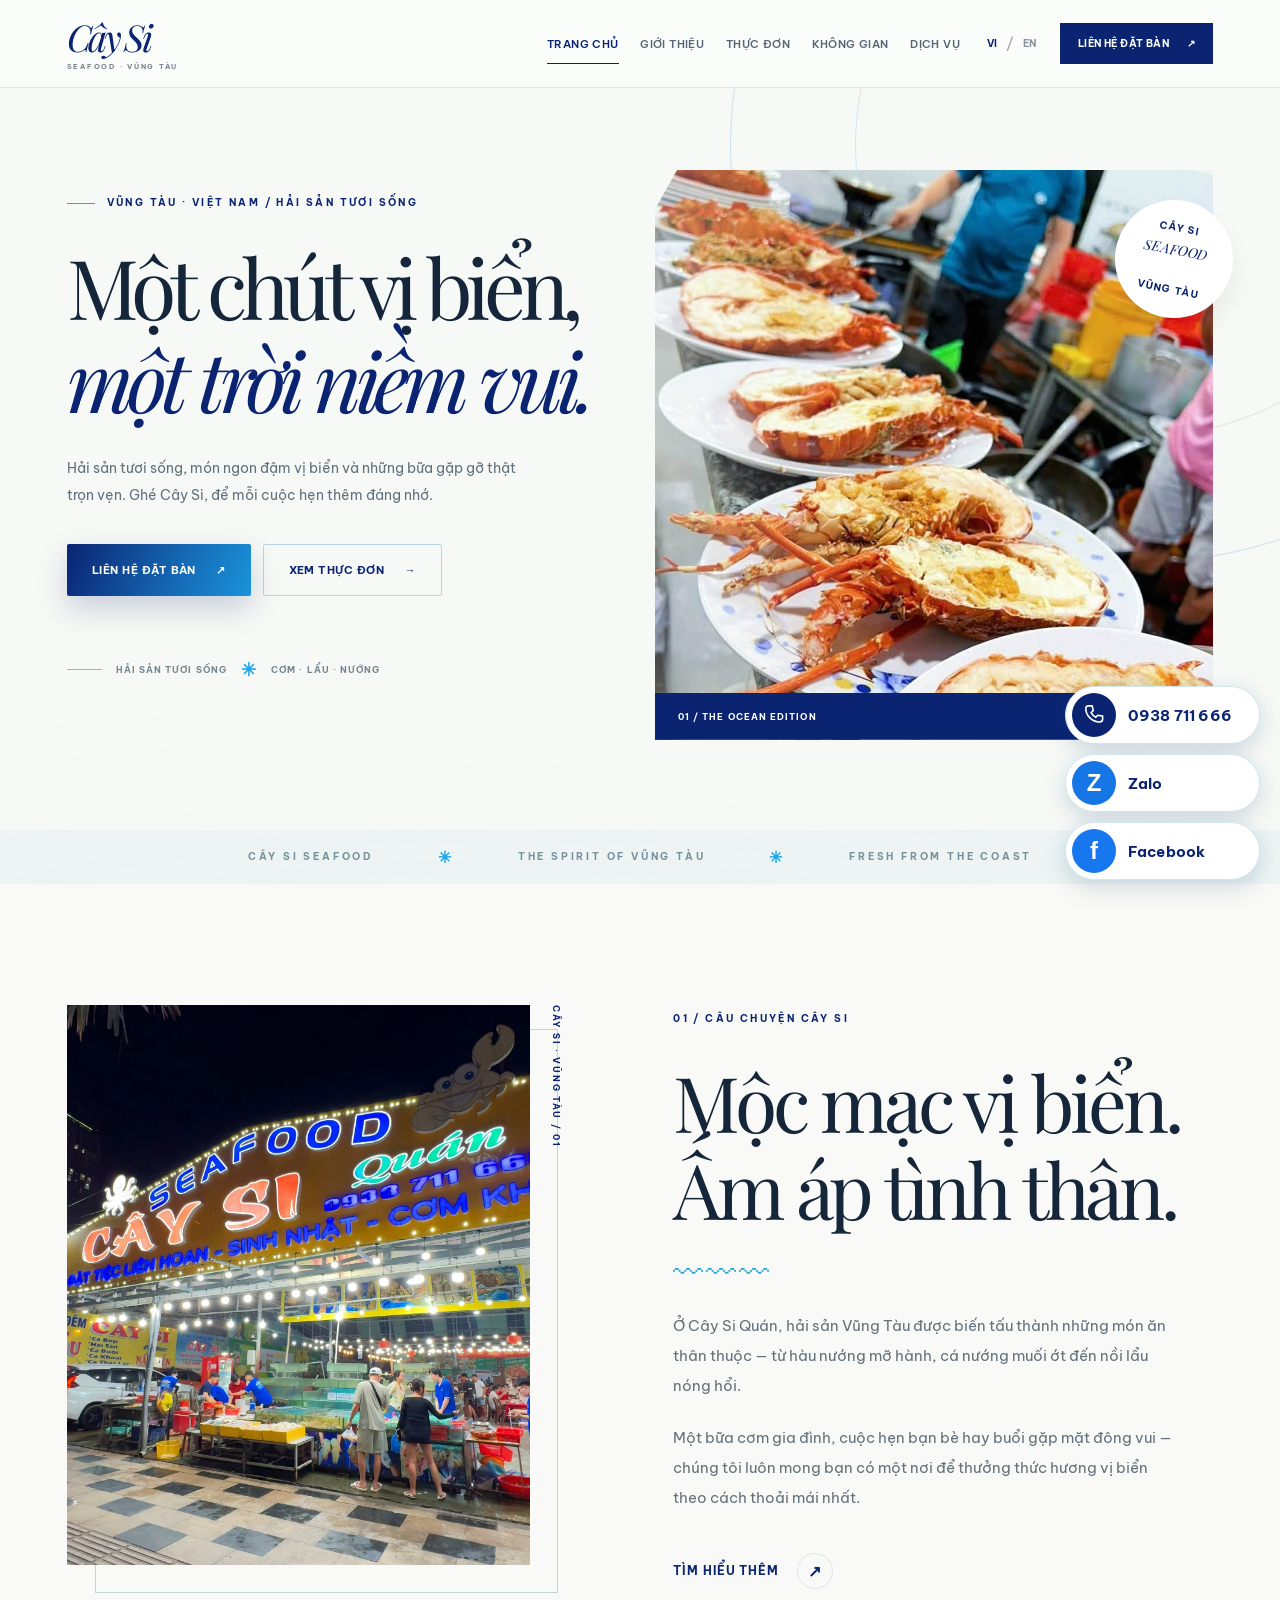
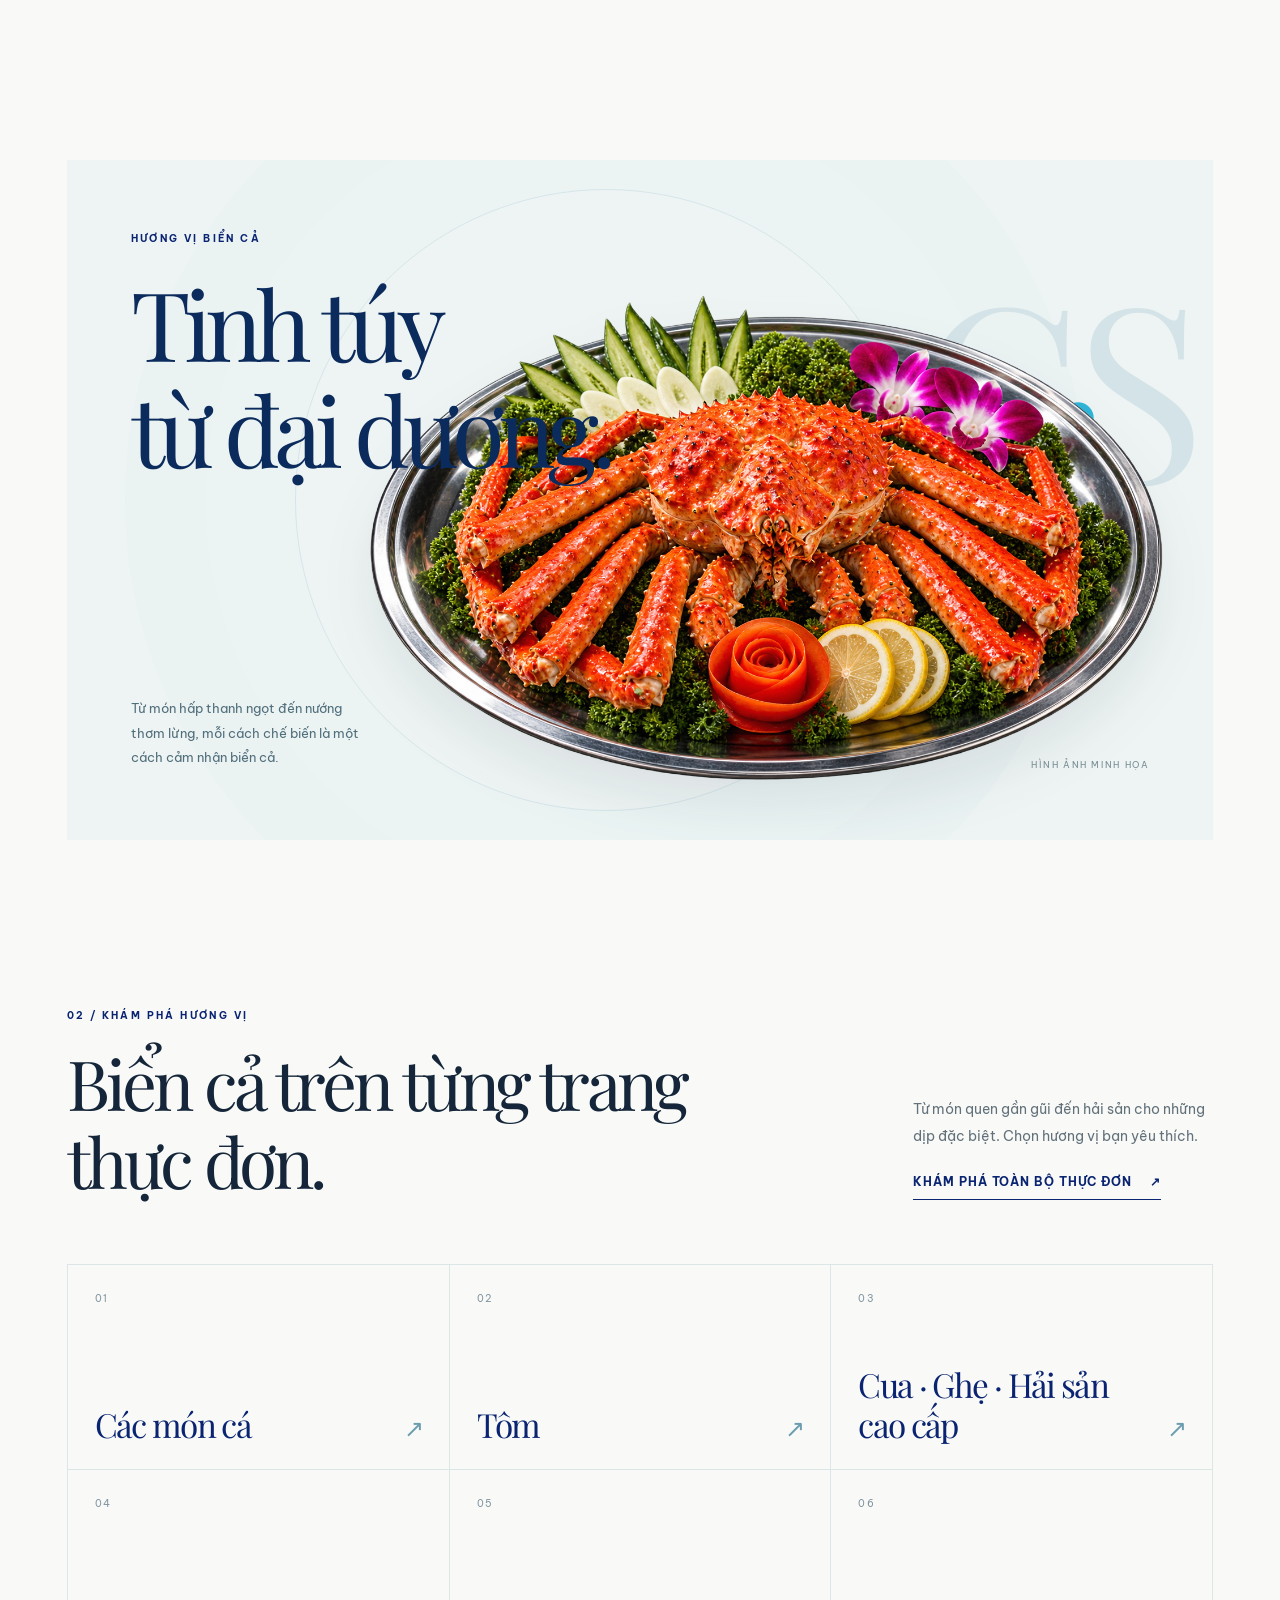
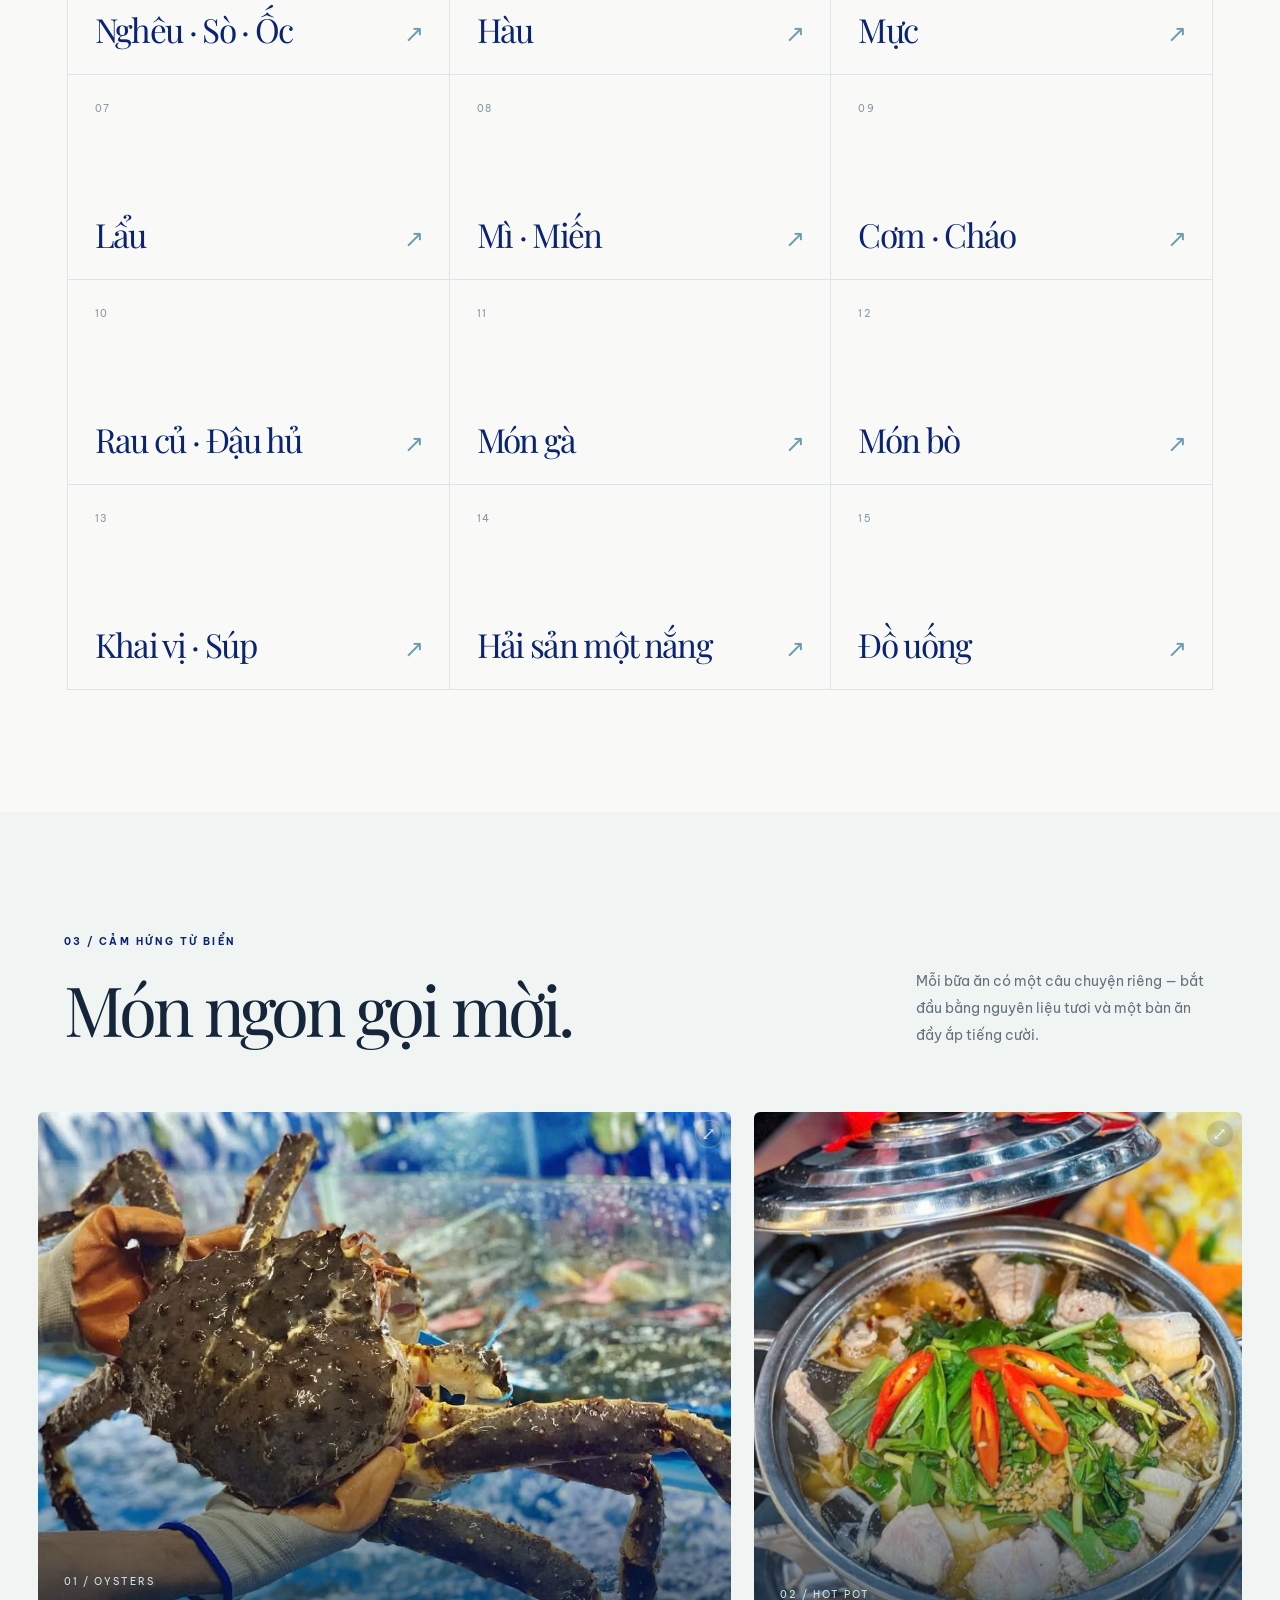
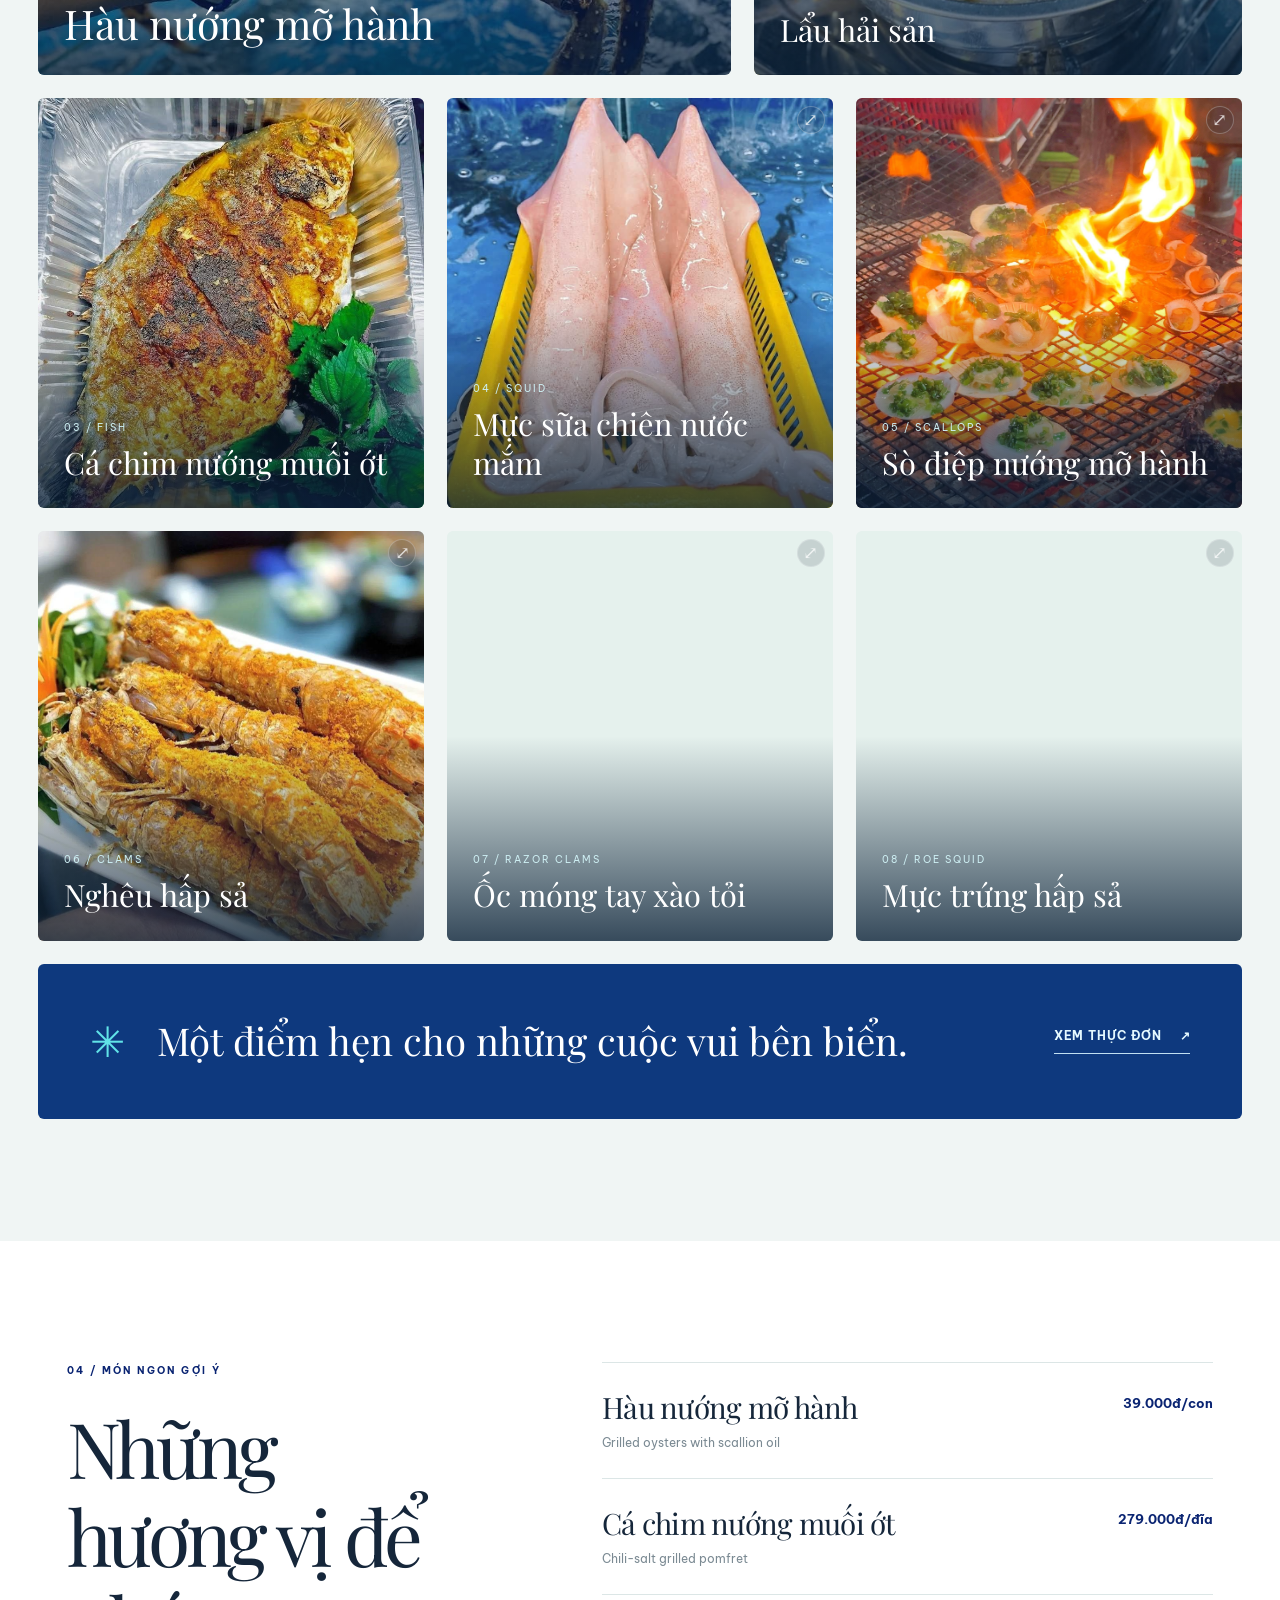
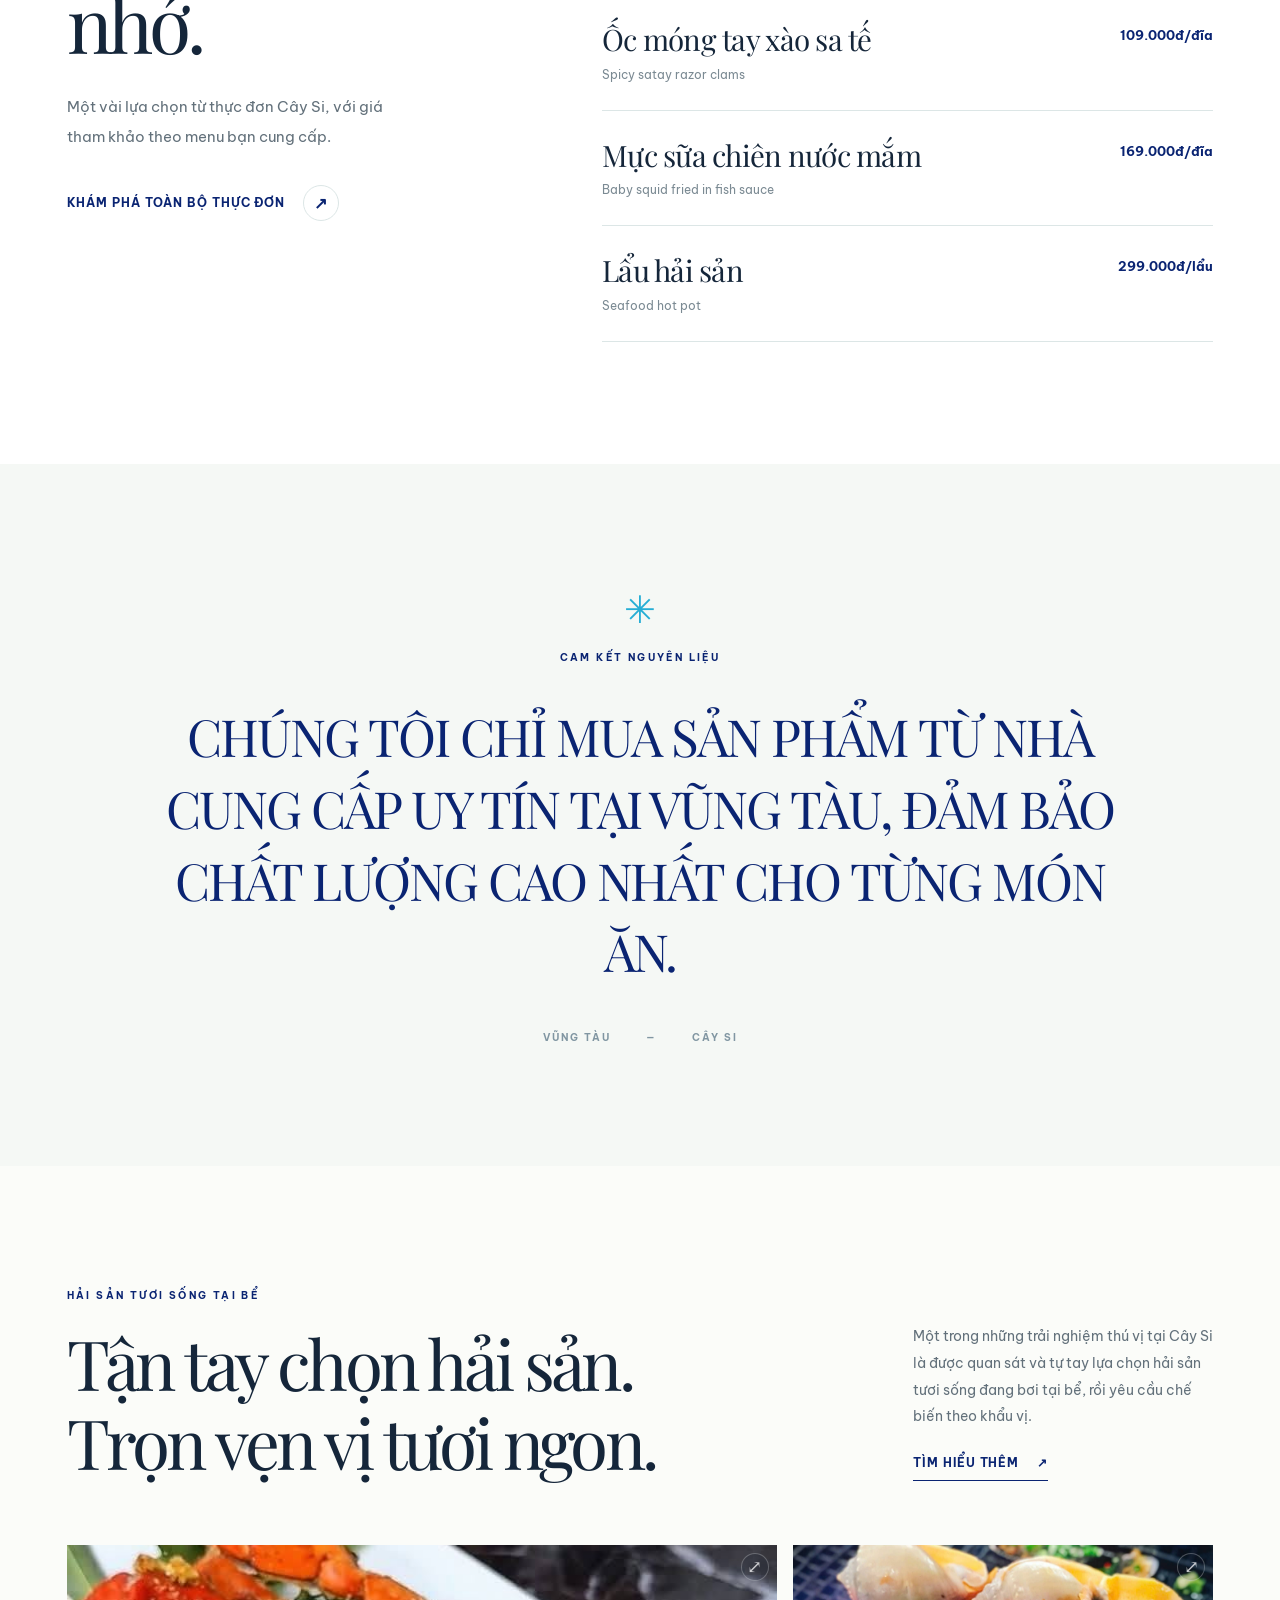
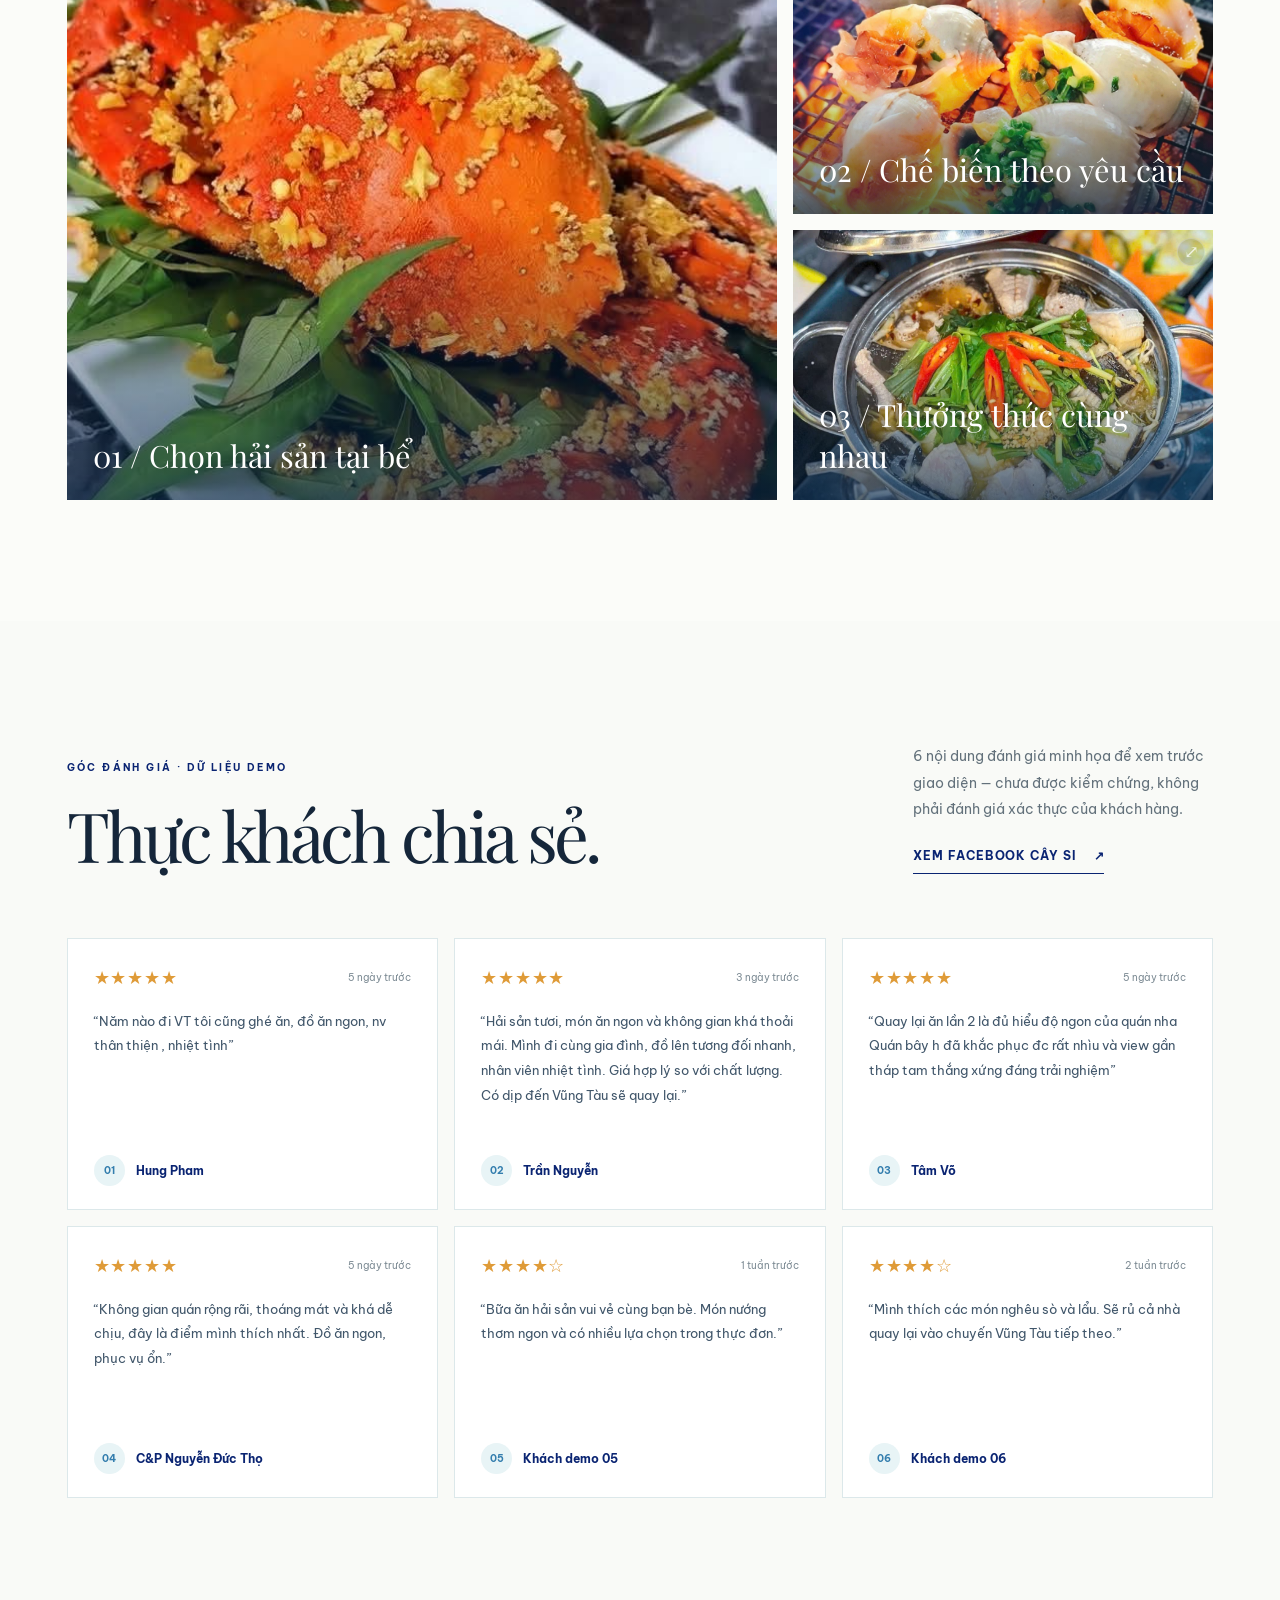
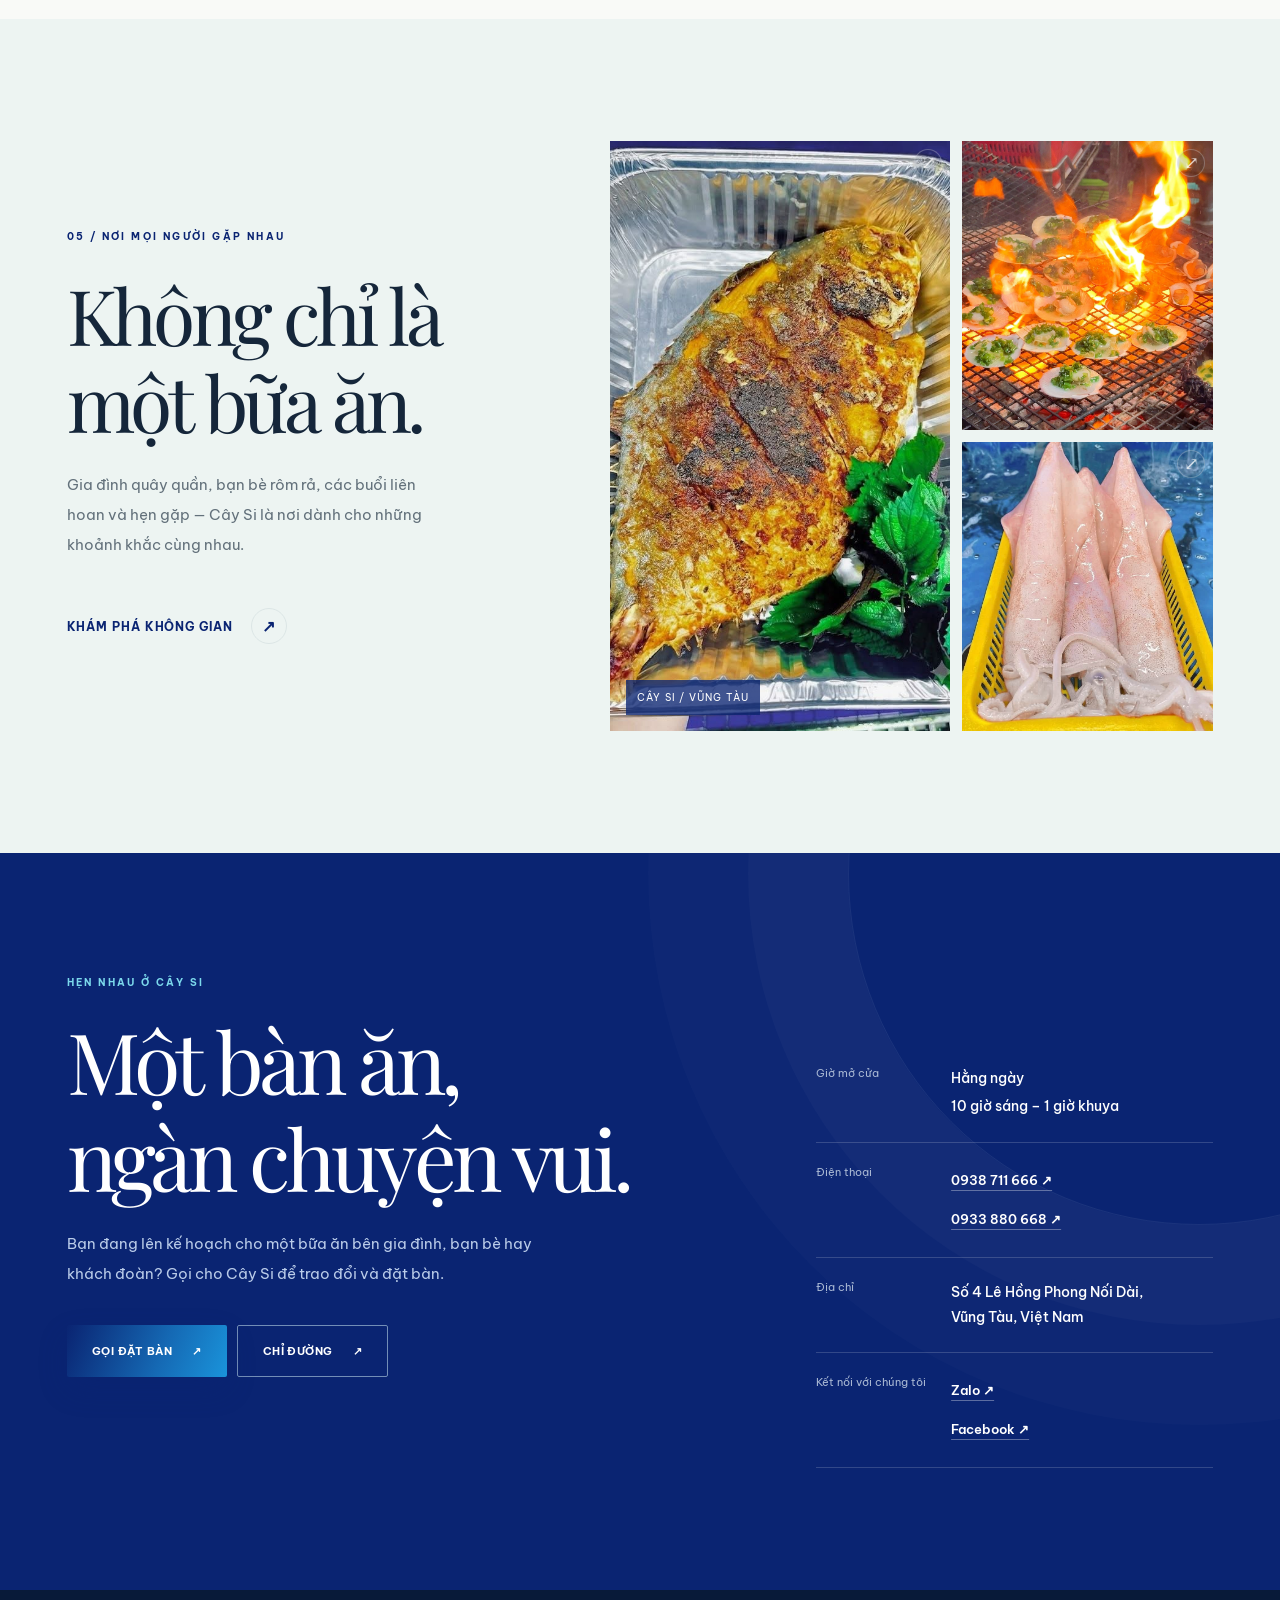
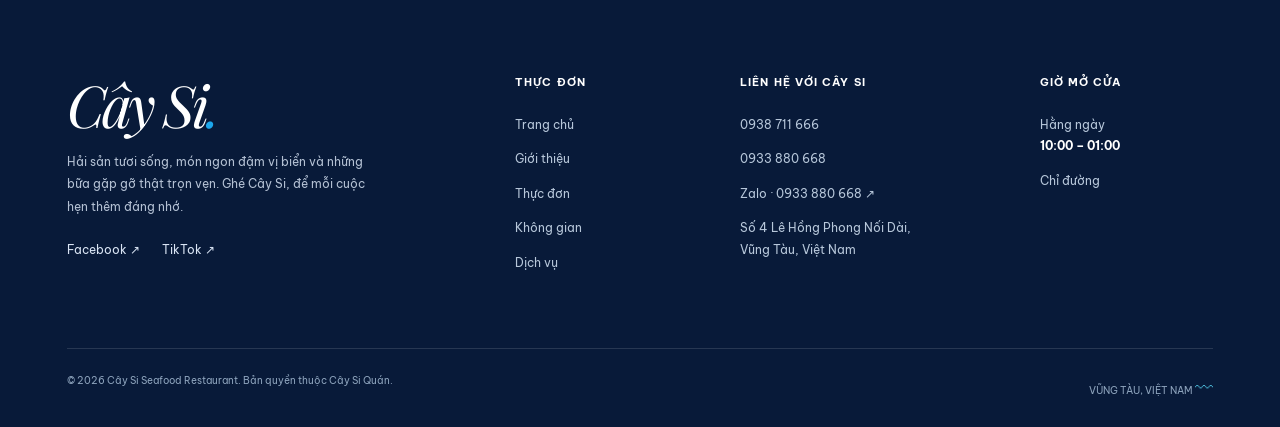
==== commit b3cd3316: "Fix mobile responsive, add lenis, add image dialog" ====
--- a/index.html
+++ b/index.html
@@ -24,14 +24,19 @@
         content="Thưởng thức hải sản tươi sống, món nướng, lẩu tại Cây Si Quán, số 4 Lê Hồng Phong Nối Dài, Vũng Tàu. Liên hệ đặt bàn: 0938711666."
         property="og:description" />
     <meta content="vi_VN" property="og:locale" />
-    <meta content="./assets/crab-editorial.webp" property="og:image" />
+    <meta content="./my-favicon/web-app-manifest-512x512.png" property="og:image" />
+    <meta content="image/png" property="og:image:type" />
+    <meta content="512" property="og:image:width" />
+    <meta content="512" property="og:image:height" />
+    <meta content="Cây Si" property="og:image:alt" />
     <title>Hải Sản Cây Si Vũng Tàu | Hải Sản Tươi Sống &amp; Đặt Bàn</title>
     <link href="https://fonts.googleapis.com" rel="preconnect" />
     <link crossorigin="" href="https://fonts.gstatic.com" rel="preconnect" />
     <link
         href="https://fonts.googleapis.com/css2?family=Be+Vietnam+Pro:wght@300;400;500;600;700&amp;family=Playfair+Display:ital,wght@0,400;0,500;0,600;1,400;1,500&amp;display=swap"
         rel="stylesheet" />
-    <link href="./css/style.css?v=6.0" rel="stylesheet" />
+    <link href="./css/vendor/lenis-1.3.23.css" rel="stylesheet" />
+    <link href="./css/style.css?v=6.3" rel="stylesheet" />
     <script
         type="application/ld+json">{"@context": "https://schema.org", "@type": "Restaurant", "name": "Hải Sản Tươi Sống Vũng Tàu – Cây Si Quán", "description": "Nhà hàng hải sản tươi sống tại Vũng Tàu.", "servesCuisine": "Vietnamese Seafood", "telephone": "+84938711666", "address": {"@type": "PostalAddress", "streetAddress": "Số 4 Lê Hồng Phong Nối Dài", "addressLocality": "Vũng Tàu", "addressCountry": "VN"}, "sameAs": ["https://www.facebook.com/HaiSanTuoiSongVungTauCaySiQuan", "https://www.tiktok.com/@caysiquanvungtau"], "openingHours": "Mo-Su 10:00-01:00"}</script>
 </head>
@@ -269,7 +274,6 @@
                                 data-i18n="explore"></span> ↗</a>
                     </div>
                 </div>
-                <p class="illustrative-caption" data-i18n="photoNote"></p>
             </div>
         </section>
         <section class="featured-menu section-shell">
@@ -309,20 +313,18 @@
                     <figure class="live-main"><img alt="Minh họa hải sản, chưa phải ảnh bể hải sản thực tế"
                             data-alt-en="Illustrative seafood image; not an actual tank photo"
                             data-alt-vi="Hình hải sản minh họa, chưa phải ảnh bể thực tế" loading="lazy"
-                            src="assets/clams.webp" width="720" height="840" />
+                            src="assets/normal_crab.jpg" width="720" height="840" />
                         <figcaption data-i18n="liveStep1">01 / Chọn hải sản tươi sống</figcaption>
                     </figure>
                     <figure><img alt="Hải sản minh họa" data-alt-i18n="galleryAlt" loading="lazy"
-                            src="assets/razor-clams.webp" width="720" height="840" />
+                            src="assets/oc_nuong.jpg" width="720" height="840" />
                         <figcaption data-i18n="liveStep2">02 / Chế biến theo yêu cầu</figcaption>
                     </figure>
-                    <figure><img alt="Lẩu minh họa" data-alt-i18n="galleryAlt" loading="lazy" src="assets/hotpot.webp"
+                    <figure><img alt="Lẩu minh họa" data-alt-i18n="galleryAlt" loading="lazy" src="assets/hotpot.jpg"
                             width="720" height="840" />
                         <figcaption data-i18n="liveStep3">03 / Thưởng thức cùng nhau</figcaption>
                     </figure>
                 </div>
-                <p class="image-disclosure" data-i18n="tankPhotoNote">Ảnh món ăn minh họa. Cần bổ sung ảnh thực tế khách
-                    chọn hải sản tại bể để thể hiện đúng trải nghiệm.</p>
             </div>
         </section>
         <section class="review-section section-shell">
@@ -398,21 +400,21 @@
                     <p class="eyebrow" data-i18n="spaceLabel"></p>
                     <h2 class="display-heading" data-i18n="spaceTitle"></h2>
                     <p data-i18n="spaceText"></p>
-                    <p class="image-disclosure" data-i18n="spacePreviewNote"></p><a class="editorial-link"
+                    <a class="editorial-link"
                         href="./space/"><span data-i18n="discoverSpace"></span><span class="round-arrow">↗</span></a>
                 </div>
                 <div class="space-preview-images">
                     <figure class="space-preview-shot shot-primary"><img alt="Món hải sản minh họa"
-                            data-alt-i18n="galleryAlt" loading="lazy" src="assets/amberjack.webp" width="720"
+                            data-alt-i18n="galleryAlt" loading="lazy" src="assets/grilled-fish.jpg" width="720"
                             height="840" />
                         <figcaption>CÂY SI / VŨNG TÀU</figcaption>
                     </figure>
                     <figure><img alt="Sò điệp minh họa" data-alt-i18n="galleryAlt" loading="lazy"
-                            src="assets/scallops.webp" width="720" height="840" /></figure>
+                            src="assets/scallops.jpg" width="720" height="840" /></figure>
                     <figure><img alt="Mực minh họa" data-alt-i18n="galleryAlt" loading="lazy"
-                            src="assets/fried-squid.webp" width="720" height="840" /></figure>
+                            src="assets/squid.jpg" width="720" height="840" /></figure>
                     <figure><img alt="Nhum biển minh họa" data-alt-i18n="galleryAlt" loading="lazy"
-                            src="assets/seaurchin.webp" width="720" height="840" /></figure>
+                            src="assets/kingcrab.jpg" width="720" height="840" /></figure>
                 </div>
             </div>
         </section>
@@ -500,8 +502,10 @@
     </div>
     <script defer="" src="./js/i18n.js"></script>
     <script defer="" src="./js/menu-data.js"></script>
-    <script defer="" src="./js/main.js?v=6.0"></script>
-    <script defer="" src="./js/motion.js?v=6.0"></script>
+    <script defer="" src="./js/vendor/lenis-1.3.23.min.js"></script>
+    <script defer="" src="./js/scroll.js?v=6.4"></script>
+    <script defer="" src="./js/main.js?v=6.3"></script>
+    <script defer="" src="./js/motion.js?v=6.2"></script>
 </body>
 
 </html>
--- a/css/vendor/lenis-1.3.23.css
+++ b/css/vendor/lenis-1.3.23.css
@@ -0,0 +1,26 @@
+html.lenis,
+html.lenis body {
+  height: auto;
+}
+
+.lenis:not(.lenis-autoToggle).lenis-stopped {
+  overflow: clip;
+}
+
+.lenis [data-lenis-prevent],
+.lenis [data-lenis-prevent-wheel],
+.lenis [data-lenis-prevent-touch],
+.lenis [data-lenis-prevent-vertical],
+.lenis [data-lenis-prevent-horizontal] {
+  overscroll-behavior: contain;
+}
+
+.lenis.lenis-smooth iframe {
+  pointer-events: none;
+}
+
+.lenis.lenis-autoToggle {
+  transition-property: overflow;
+  transition-duration: 1ms;
+  transition-behavior: allow-discrete;
+}
--- a/css/style.css
+++ b/css/style.css
@@ -22,7 +22,9 @@
 
 html {
     scroll-behavior: smooth;
-    scroll-padding-top: 100px
+    scroll-padding-top: 100px;
+    -webkit-text-size-adjust: 100%;
+    text-size-adjust: 100%
 }
 
 body {
@@ -133,7 +135,9 @@
 }
 
 .section-heading>div:first-child {
-    max-width: 720px
+    max-width: 720px;
+    min-width: 0;
+    overflow-wrap: break-word
 }
 
 .heading-aside {
@@ -165,12 +169,6 @@
     transition: gap .3s var(--ease), color .3s
 }
 
-.editorial-link:hover,
-.text-link:hover {
-    gap: 26px;
-    color: var(--ocean)
-}
-
 .round-arrow {
     width: 36px;
     height: 36px;
@@ -180,11 +178,6 @@
     place-items: center;
     font-size: 16px;
     transition: transform .3s, background .3s
-}
-
-.editorial-link:hover .round-arrow {
-    transform: rotate(45deg);
-    background: #eaf7ff
 }
 
 .editorial-link:has(.round-arrow) {
@@ -207,21 +200,11 @@
     transition: transform .3s var(--ease), box-shadow .3s var(--ease), background-position .7s
 }
 
-.btn:hover {
-    transform: translateY(-3px)
-}
-
 .btn-gradient {
     background: linear-gradient(115deg, var(--navy), #1573c1, #32bacc, var(--navy));
     background-size: 260% 100%;
     color: white;
     box-shadow: 0 13px 27px rgba(10, 36, 114, .17)
-}
-
-.btn-gradient:hover {
-    color: white;
-    background-position: 100% 0;
-    box-shadow: 0 19px 38px rgba(10, 36, 114, .23)
 }
 
 .btn-ghost {
@@ -256,15 +239,6 @@
 
 .skip-link:focus {
     top: 15px
-}
-
-.image-disclosure,
-.illustrative-caption {
-    font-size: 10px;
-    line-height: 1.65;
-    color: #7e8b94;
-    font-style: italic;
-    letter-spacing: .025em
 }
 
 /* HEADER */
@@ -688,10 +662,6 @@
     transition: transform .8s var(--ease)
 }
 
-.about-photo-wrap:hover img {
-    transform: scale(1.045)
-}
-
 .about-photo-wrap:after {
     content: '';
     position: absolute;
@@ -883,105 +853,9 @@
     transition: transform .3s
 }
 
-.category-tile:hover .category-icon {
-    transform: translate(5px, -5px)
-}
-
 /* GALLERY */
 .taste-gallery {
     background: #f0f5f4
-}
-
-.food-collage {
-    display: grid;
-    grid-template-columns: 1.2fr .76fr .76fr;
-    grid-template-rows: 220px 260px;
-    gap: 16px
-}
-
-.food-collage figure {
-    position: relative;
-    overflow: hidden;
-    background: #e5f1ed
-}
-
-.food-collage figure:after {
-    content: '';
-    position: absolute;
-    inset: 40% 0 0;
-    background: linear-gradient(transparent, #081e35ba);
-    pointer-events: none
-}
-
-.food-collage img {
-    width: 100%;
-    height: 100%;
-    object-fit: cover;
-    transition: transform .6s var(--ease)
-}
-
-.food-collage figure:hover img {
-    transform: scale(1.05)
-}
-
-.food-collage figcaption {
-    position: absolute;
-    z-index: 2;
-    bottom: 23px;
-    left: 25px;
-    display: grid;
-    gap: 7px;
-    color: white
-}
-
-.food-collage figcaption span {
-    font-size: 9px;
-    letter-spacing: .2em;
-    color: #cdeef2
-}
-
-.food-collage figcaption strong {
-    font-family: var(--serif);
-    font-size: 27px;
-    font-weight: 400
-}
-
-.food-big {
-    grid-row: span 2
-}
-
-.food-small:nth-child(2) {
-    grid-column: 2/4
-}
-
-.food-gallery-quote {
-    background: #0e397e;
-    color: white;
-    display: flex;
-    flex-direction: column;
-    justify-content: space-between;
-    padding: 28px
-}
-
-.food-gallery-quote>span {
-    color: #61e4e8;
-    font-size: 36px
-}
-
-.food-gallery-quote p {
-    font-family: var(--serif);
-    font-size: clamp(22px, 2.5vw, 37px);
-    line-height: 1.3
-}
-
-.food-gallery-quote .editorial-link {
-    color: #e5f9ff;
-    border-color: #c1e0f2;
-    margin-top: 12px
-}
-
-.taste-gallery .illustrative-caption {
-    margin-top: 12px
 }
 
 /* FEATURED MENU */
@@ -1138,10 +1012,6 @@
     line-height: 2;
     max-width: 380px;
     margin: 24px 0
-}
-
-.space-preview-content .image-disclosure {
-    font-size: 11px
 }
 
 .space-preview-content .editorial-link {
@@ -1366,11 +1236,6 @@
     transition: transform .25s, background .25s
 }
 
-.floating-contact a:hover {
-    transform: translateY(-3px);
-    background: #cff1f4
-}
-
 .floating-contact a:nth-child(2) {
     font-size: 19px;
     background: #1980e5;
@@ -1847,52 +1712,14 @@
 }
 
 /* SPACE PAGE */
-.space-disclosure {
-    padding-top: 65px;
-    padding-bottom: 35px
-}
-
-.space-disclosure-head {
-    display: flex;
-    gap: 25px;
-    background: #eaf1f1;
-    padding: 30px 36px;
-    border-left: 3px solid var(--ocean)
-}
-
-.space-disclosure-icon {
-    font-size: 36px;
-    color: #259db9
-}
-
-.space-disclosure h2 {
-    font-size: 20px;
-    font-weight: 600;
-    color: var(--navy);
-    margin-bottom: 8px
-}
-
-.space-disclosure p {
-    color: #617681;
-    line-height: 1.9;
-    font-size: 13px
-}
-
 .space-scenes {
-    padding-top: 40px
+    padding-top: clamp(64px, 8vw, 110px)
 }
 
 .space-scenes .section-heading>p {
     max-width: 320px;
     line-height: 2;
     color: var(--muted)
-}
-
-.scene-grid {
-    display: grid;
-    grid-template-columns: 1fr .9fr 1fr;
-    grid-template-rows: 260px 265px;
-    gap: 17px
 }
 
 .scene {
@@ -1908,63 +1735,12 @@
     transition: transform .6s
 }
 
-.scene:hover img {
-    transform: scale(1.05)
-}
-
 .scene:after {
     content: '';
     position: absolute;
     inset: 50% 0 0;
-    background: linear-gradient(transparent, #0a2549a8)
-}
-
-.scene>span {
-    position: absolute;
-    bottom: 21px;
-    left: 21px;
-    right: 21px;
-    z-index: 2;
-    color: white;
-    font-family: var(--serif);
-    font-size: 24px;
-    line-height: 1.35
-}
-
-.scene-a {
-    grid-row: 1/3
-}
-
-.scene-b {
-    grid-column: 2/4
-}
-
-.scene-c {
-    background: #0a2472
-}
-
-.scene-c:after {
-    display: none
-}
-
-.scene-abstract {
-    font-family: var(--serif);
-    font-size: 190px;
-    text-align: center;
-    color: #41a8d6;
-    opacity: .6;
-    position: absolute;
-    inset: 0;
-    display: grid;
-    place-items: center
-}
-
-.scene-d {
-    grid-column: 3
-}
-
-.space-scenes .illustrative-caption {
-    margin-top: 14px
+    background: linear-gradient(transparent, #0a2549a8);
+    pointer-events: none
 }
 
 /* SERVICES PAGE */
@@ -2029,10 +1805,6 @@
     font-size: 12px;
     line-height: 2;
     color: #547080
-}
-
-.services-list .illustrative-caption {
-    margin-top: 13px
 }
 
 /* TABLET / MOBILE */
@@ -2165,10 +1937,6 @@
         bottom: 30px
     }
 
-    .food-collage {
-        grid-template-rows: 180px 220px
-    }
-
     .footer-top {
         grid-template-columns: repeat(2, minmax(0, 1fr));
         gap: 50px
@@ -2375,36 +2143,6 @@
         font-size: clamp(25px, 4.5vw, 36px)
     }
 
-    .food-collage {
-        grid-template-columns: 1fr 1fr;
-        grid-template-rows: 250px 205px 200px
-    }
-
-    .food-big {
-        grid-row: 1/3;
-        grid-column: 1
-    }
-
-    .food-small:nth-child(2) {
-        grid-column: 2;
-        grid-row: 1
-    }
-
-    .food-gallery-quote {
-        grid-row: 2;
-        grid-column: 2;
-        padding: 19px
-    }
-
-    .food-small:last-child {
-        grid-row: 3;
-        grid-column: 1/3
-    }
-
-    .food-gallery-quote p {
-        font-size: 22px
-    }
-
     .featured-menu-grid {
         grid-template-columns: 1fr;
         gap: 36px
@@ -2514,35 +2252,6 @@
         grid-template-columns: 1fr;
         padding: 28px;
         gap: 28px
-    }
-
-    .scene-grid {
-        grid-template-columns: 1fr 1fr;
-        grid-template-rows: 260px 210px 210px
-    }
-
-    .scene-a {
-        grid-column: 1;
-        grid-row: 1/3
-    }
-
-    .scene-b {
-        grid-column: 2;
-        grid-row: 1
-    }
-
-    .scene-c {
-        grid-row: 2;
-        grid-column: 2
-    }
-
-    .scene-d {
-        grid-column: 1/3;
-        grid-row: 3
-    }
-
-    .scene>span {
-        font-size: 19px
     }
 
     .service-entry {
@@ -2641,7 +2350,6 @@
     }
 
     .crab-feature-inner {
-        min-height: 490px;
         padding: 35px var(--gutter)
     }
 
@@ -2652,11 +2360,13 @@
     .crab-feature-inner>img {
         width: 113%;
         max-width: none;
-        bottom: 94px;
+        top: 150px;
+        bottom: 120px;
         right: -63px
     }
 
     .crab-foot p {
+        padding-top: 280px;
         max-width: 180px
     }
 
@@ -2677,33 +2387,6 @@
     .category-icon {
         right: 14px;
         bottom: 14px
-    }
-
-    .food-collage {
-        gap: 10px;
-        grid-template-rows: 215px 190px 195px
-    }
-
-    .food-collage figcaption {
-        left: 14px;
-        bottom: 14px
-    }
-
-    .food-collage figcaption strong {
-        font-size: 21px
-    }
-
-    .food-gallery-quote {
-        padding: 14px
-    }
-
-    .food-gallery-quote p {
-        font-size: 18px
-    }
-
-    .food-gallery-quote .editorial-link {
-        font-size: 9px;
-        gap: 8px
     }
 
     .featured-item h3 {
@@ -2837,17 +2520,6 @@
         padding: 22px
     }
 
-    .scene-grid {
-        grid-template-rows: 205px 175px 190px;
-        gap: 10px
-    }
-
-    .scene>span {
-        font-size: 16px;
-        bottom: 14px;
-        left: 14px
-    }
-
     .service-visual {
         height: 290px
     }
@@ -2856,14 +2528,6 @@
         font-size: 43px
     }
 
-    .space-disclosure-head {
-        padding: 22px;
-        gap: 14px
-    }
-
-    .space-disclosure-icon {
-        font-size: 22px
-    }
 }
 
 @media(max-width:350px) {
@@ -2920,11 +2584,6 @@
 .header-book,
 .filter-btn {
     transition: background-position .8s var(--motion-ease), color var(--motion-hover) ease, border-color var(--motion-hover) ease, box-shadow var(--motion-hover) var(--motion-ease), transform var(--motion-hover) var(--motion-ease)
-}
-
-.btn:hover,
-.header-book:hover {
-    transform: translateY(-3px)
 }
 
 .btn:active,
@@ -2941,22 +2600,6 @@
     background-size: 250% 100%;
     background-position: 0 50%;
     box-shadow: 0 12px 30px rgba(10, 36, 114, .20)
-}
-
-@media(prefers-reduced-motion:no-preference) {
-    .btn-gradient {
-        animation: caysiGradientDrift 12s ease-in-out infinite alternate
-    }
-}
-
-@keyframes caysiGradientDrift {
-    from {
-        background-position: 0% 50%
-    }
-
-    to {
-        background-position: 100% 50%
-    }
 }
 
 .btn-gradient:after {
@@ -2970,13 +2613,8 @@
     transition: transform 850ms var(--motion-ease)
 }
 
-.btn-gradient:hover:after,
 .btn-gradient:focus-visible:after {
     transform: translateX(145%)
-}
-
-.btn-gradient:hover {
-    box-shadow: 0 20px 38px rgba(10, 36, 114, .26)
 }
 
 .btn-gradient span {
@@ -2999,22 +2637,6 @@
 }
 
 @media(hover:hover) and (pointer:fine) {
-    :is(.food-gallery-item, .live-seafood-grid figure, .space-preview-images figure, .about-cuisine-photos figure, .about-season-image, .scene, .service-visual):hover img {
-        transform: scale(1.045)
-    }
-
-    .category-tile:hover {
-        background: #eaf6f6;
-        transform: translateY(-3px);
-        box-shadow: 0 12px 30px #0a247210
-    }
-
-    .review-card:hover,
-    .occasion-grid article:hover {
-        transform: translateY(-4px);
-        box-shadow: 0 16px 40px #07265a10
-    }
-
     .menu-section-row:hover {
         background: #f1f8f8;
         padding-inline: 8px
@@ -3035,11 +2657,6 @@
 .editorial-link .round-arrow,
 .text-link>span:last-child {
     transition: transform var(--motion-hover) var(--motion-ease)
-}
-
-.editorial-link:hover .round-arrow,
-.text-link:hover>span:last-child {
-    transform: translate(3px, -3px)
 }
 
 .menu-section-row {
@@ -3057,19 +2674,20 @@
 .floating-contact a:nth-child(2),
 .floating-contact a:nth-child(3) {
     width: auto;
-    min-width: 165px;
-    height: 47px;
+    min-width: 195px;
+    height: 58px;
+    position: relative;
     display: flex;
     align-items: center;
     justify-content: flex-start;
     gap: 12px;
-    padding: 5px 15px 5px 5px;
+    padding: 6px 20px 6px 6px;
     background: #fff;
     border-radius: 999px;
     box-shadow: 0 9px 25px #07234920;
     color: var(--navy);
     font-family: var(--sans);
-    font-size: 12px;
+    font-size: 15px;
     font-weight: 700;
     line-height: 1.1;
     white-space: nowrap;
@@ -3077,29 +2695,21 @@
     transition: transform 260ms var(--motion-ease), box-shadow 260ms var(--motion-ease), background 260ms ease
 }
 
-.floating-contact a:hover,
-.floating-contact a:nth-child(2):hover,
-.floating-contact a:nth-child(3):hover {
-    background: #fff;
-    transform: translateX(-4px);
-    box-shadow: 0 12px 32px #0723492b
-}
-
 .float-icon {
-    width: 36px;
-    height: 36px;
+    width: 44px;
+    height: 44px;
     display: grid;
     place-items: center;
     border-radius: 50%;
     background: var(--navy);
     color: #fff;
     flex-shrink: 0;
-    font: bold 19px Arial, sans-serif
+    font: bold 24px Arial, sans-serif
 }
 
 .float-icon svg {
-    width: 18px;
-    height: 18px;
+    width: 23px;
+    height: 23px;
     fill: none;
     stroke: currentColor;
     stroke-width: 1.7;
@@ -3116,8 +2726,32 @@
 }
 
 .float-label {
-    font: 700 12px var(--sans);
+    font: 700 15px var(--sans);
     letter-spacing: .01em
+}
+
+/* A soft halo pulses independently of the link's hover shadow. */
+.floating-contact a::before {
+    content: '';
+    position: absolute;
+    inset: 0;
+    border-radius: inherit;
+    pointer-events: none;
+    box-shadow: 0 0 16px 3px #1ca7ec40;
+    opacity: .25;
+}
+
+@media (prefers-reduced-motion: no-preference) {
+    .floating-contact a::before {
+        animation: contactGlow 3.6s ease-in-out infinite;
+    }
+    .floating-contact a:nth-child(2)::before { animation-delay: .6s; }
+    .floating-contact a:nth-child(3)::before { animation-delay: 1.2s; }
+}
+
+@keyframes contactGlow {
+    0%, 100% { opacity: .25; }
+    50% { opacity: .8; }
 }
 
 /* Contact channels should always have separate, readable tap targets. */
@@ -3154,59 +2788,6 @@
     text-decoration-color: currentColor
 }
 
-/* HOMEPAGE: expanded editorial food gallery, bigger photographs. */
-.taste-gallery .food-collage {
-    display: grid;
-    grid-template-columns: repeat(4, minmax(0, 1fr));
-    grid-template-rows: repeat(3, minmax(238px, auto));
-    gap: 16px
-}
-
-.food-collage>.food-gallery-item {
-    grid-column: auto;
-    grid-row: auto;
-    min-width: 0;
-    min-height: 238px;
-    position: relative;
-    overflow: hidden
-}
-
-.food-collage>.food-feature {
-    grid-column: span 2;
-    grid-row: span 2;
-    min-height: 492px
-}
-
-.food-collage>.food-gallery-quote {
-    min-height: 238px
-}
-
-.food-collage>.food-gallery-item img {
-    width: 100%;
-    height: 100%;
-    object-fit: cover;
-    position: absolute;
-    inset: 0
-}
-
-.food-collage>.food-gallery-item figcaption {
-    right: 12px;
-    bottom: 22px;
-    left: 22px
-}
-
-.food-collage>.food-gallery-item figcaption strong {
-    font-size: clamp(20px, 2vw, 29px);
-    line-height: 1.25
-}
-
-.food-collage>.food-feature figcaption strong {
-    font-size: clamp(29px, 3vw, 44px)
-}
-
-.food-collage>.food-feature img {
-    object-position: center center
-}
 
 /* HOMEPAGE: the seafood tank experience, using only supplied illustrative photography. */
 .live-seafood-section {
@@ -3256,13 +2837,6 @@
     color: #fff;
     font-family: var(--serif);
     font-size: clamp(20px, 2.4vw, 34px)
-}
-
-.live-seafood-section .image-disclosure {
-    color: #849199;
-    font-size: 11px;
-    margin-top: 12px;
-    line-height: 1.7
 }
 
 /* Review cards: explicitly labelled sample entries. */
@@ -3496,14 +3070,6 @@
     font: italic 24px var(--serif)
 }
 
-.about-feature-copy .image-disclosure {
-    display: block;
-    font-size: 10px;
-    color: #91a0a6;
-    margin-top: 18px;
-    line-height: 1.7
-}
-
 .about-season {
     background: #0a2472;
     color: #fff
@@ -3630,14 +3196,6 @@
         grid-template-columns: repeat(2, minmax(0, 1fr))
     }
 
-    .taste-gallery .food-collage {
-        grid-template-rows: repeat(3, minmax(190px, auto))
-    }
-
-    .food-collage>.food-feature {
-        min-height: 396px
-    }
-
     .about-year-layout {
         gap: 34px
     }
@@ -3661,18 +3219,18 @@
     .floating-contact a,
     .floating-contact a:nth-child(2),
     .floating-contact a:nth-child(3) {
-        width: 44px;
-        min-width: 44px;
-        height: 44px;
-        min-height: 44px;
+        width: 54px;
+        min-width: 54px;
+        height: 54px;
+        min-height: 54px;
         padding: 4px;
         justify-content: center;
         border-radius: 50%
     }
 
     .float-icon {
-        width: 36px;
-        height: 36px
+        width: 44px;
+        height: 44px
     }
 
     .float-label {
@@ -3681,28 +3239,6 @@
 
     .contact-info-row {
         grid-template-columns: 115px minmax(0, 1fr)
-    }
-
-    .taste-gallery .food-collage {
-        grid-template-columns: repeat(2, minmax(0, 1fr));
-        grid-template-rows: auto;
-        gap: 12px
-    }
-
-    .food-collage>.food-gallery-item {
-        min-height: 235px;
-        grid-column: auto;
-        grid-row: auto
-    }
-
-    .food-collage>.food-feature {
-        grid-column: 1/-1;
-        grid-row: auto;
-        min-height: 420px
-    }
-
-    .food-collage>.food-gallery-quote {
-        min-height: 235px
     }
 
     .live-seafood-grid {
@@ -3797,15 +3333,15 @@
     .floating-contact a,
     .floating-contact a:nth-child(2),
     .floating-contact a:nth-child(3) {
-        width: 42px;
-        min-width: 42px;
-        height: 42px;
-        min-height: 42px
+        width: 50px;
+        min-width: 50px;
+        height: 50px;
+        min-height: 50px
     }
 
     .float-icon {
-        width: 34px;
-        height: 34px
+        width: 40px;
+        height: 40px
     }
 
     .contact-info-row {
@@ -3815,30 +3351,6 @@
 
     .contact-link-stack a {
         font-size: 12px
-    }
-
-    .taste-gallery .food-collage {
-        gap: 9px
-    }
-
-    .food-collage>.food-feature {
-        min-height: 330px
-    }
-
-    .food-collage>.food-gallery-item {
-        min-height: 200px
-    }
-
-    .food-collage>.food-gallery-quote {
-        min-height: 200px
-    }
-
-    .food-collage>.food-gallery-item figcaption strong {
-        font-size: 19px
-    }
-
-    .food-collage>.food-feature figcaption strong {
-        font-size: 27px
     }
 
     .live-seafood-grid {
@@ -3907,21 +3419,6 @@
 
     .occasion-grid h3 {
         margin: 18px 0 10px
-    }
-}
-
-@media(prefers-reduced-motion:reduce) {
-    .btn-gradient {
-        animation: none !important;
-        background-position: 20% 50%
-    }
-
-    .btn-gradient:after {
-        display: none
-    }
-
-    :is(.food-gallery-item, .live-seafood-grid figure, .space-preview-images figure, .about-cuisine-photos figure, .about-season-image, .category-tile, .review-card, .occasion-grid article):hover {
-        transform: none !important
     }
 }
 
@@ -3938,59 +3435,54 @@
     --caysi-ease-inout: cubic-bezier(.45, 0, .20, 1);
 }
 
-/* Four distinct reveal compositions rather than identical fade-ups. */
+/* Entrance motion only owns opacity and individual transforms. Keeping
+   native clip-path/filter/transform untouched avoids image and text jumps. */
 html.caysi-motion-ready .caysi-reveal {
     --caysi-reveal-delay: 0ms;
     --caysi-reveal-duration: 820ms;
     opacity: 0;
     translate: 0 28px;
-    transition-property: opacity, translate, scale, clip-path, filter;
-    transition-duration: var(--caysi-reveal-duration);
-    transition-timing-function: var(--caysi-silk);
-    transition-delay: var(--caysi-reveal-delay);
-    will-change: opacity, translate;
-}
-
-/* Headline: editorial wipe up, with a stronger rise than body copy. */
+    transition: opacity var(--caysi-reveal-duration) var(--caysi-silk) var(--caysi-reveal-delay),
+        translate var(--caysi-reveal-duration) var(--caysi-silk) var(--caysi-reveal-delay),
+        scale var(--caysi-reveal-duration) var(--caysi-silk) var(--caysi-reveal-delay),
+        transform 440ms var(--caysi-silk), box-shadow 440ms var(--caysi-silk),
+        background-color 320ms ease, color 280ms ease, border-color 280ms ease,
+        background-position 850ms var(--caysi-silk), gap 280ms ease, padding 280ms ease;
+}
+
+/* No headline masks: Vietnamese accents remain visible during the reveal. */
 html.caysi-motion-ready .caysi-reveal.motion-title {
     --caysi-reveal-duration: 1060ms;
     opacity: .15;
-    translate: 0 43px;
-    clip-path: inset(0 0 95% 0);
-    will-change: opacity, translate, clip-path;
-}
-
-/* Image reveal: the frame itself opens while gently scaling in. */
+    translate: 0 24px;
+}
+
+/* The image frame keeps its original decorative clipping. */
 html.caysi-motion-ready .caysi-reveal.motion-image {
     --caysi-reveal-duration: 1120ms;
     opacity: .28;
     translate: 0 24px;
-    scale: 1.035;
-    clip-path: inset(0 0 24% 0);
-    will-change: opacity, translate, clip-path;
+    scale: 1.02;
 }
 
 /* Cards rise and settle with a restrained spatial pop. */
 html.caysi-motion-ready .caysi-reveal.motion-card {
     --caysi-reveal-duration: 910ms;
     opacity: 0;
-    translate: 0 38px;
-    scale: .965;
-    will-change: opacity, translate, scale;
+    translate: 0 28px;
+    scale: .98;
 }
 
 html.caysi-motion-ready .caysi-reveal.motion-copy {
     opacity: 0;
-    translate: 0 27px;
-    filter: blur(2px);
+    translate: 0 20px;
 }
 
 html.caysi-motion-ready .caysi-reveal.is-visible {
     opacity: 1;
     translate: 0 0;
     scale: 1;
-    clip-path: inset(0 0 0 0);
-    filter: blur(0);
+    will-change: opacity, translate;
 }
 
 /* Force the first hidden frame without transitions, preventing flash/cancel. */
@@ -3998,49 +3490,35 @@
     transition: none !important;
 }
 
-/* A real reduced-motion preference is not a reason to hide content. This
-   mode retains a short fade but removes large movement, masks and scaling. */
-@media (prefers-reduced-motion: reduce) {
-    html[data-motion-mode="soft-fade"].caysi-motion-ready .caysi-reveal {
-        --caysi-reveal-duration: 480ms;
-        opacity: .08;
-        translate: none;
-        scale: 1;
-        clip-path: none;
-        filter: none;
-        will-change: opacity;
-    }
-}
-
+/* Also used when a browser supports opacity but not translate/scale. */
 html[data-motion-mode="soft-fade"].caysi-motion-ready .caysi-reveal {
-    --caysi-reveal-duration: 480ms;
+    --caysi-reveal-duration: 200ms;
     opacity: .08;
     translate: none;
     scale: 1;
-    clip-path: none;
-    filter: none;
-    will-change: opacity;
 }
 
 html[data-motion-mode="soft-fade"].caysi-motion-ready .caysi-reveal.is-visible {
     opacity: 1;
-}
-
-@media (max-width: 768px) {
+    will-change: opacity;
+}
+
+@media (max-width: 940px), (hover: none), (pointer: coarse) {
     html[data-motion-mode="editorial"].caysi-motion-ready .caysi-reveal {
-        --caysi-reveal-duration: 730ms;
-        translate: 0 18px;
+        --caysi-reveal-duration: 620ms;
+        translate: 0 12px;
+        scale: 1;
     }
 
     html[data-motion-mode="editorial"].caysi-motion-ready .caysi-reveal.motion-title {
-        --caysi-reveal-duration: 880ms;
-        translate: 0 30px;
+        --caysi-reveal-duration: 500ms;
+        translate: none;
     }
 
     html[data-motion-mode="editorial"].caysi-motion-ready .caysi-reveal.motion-image {
-        --caysi-reveal-duration: 900ms;
-        translate: 0 15px;
-        scale: 1.02;
+        --caysi-reveal-duration: 700ms;
+        translate: 0 12px;
+        scale: 1;
     }
 
     html[data-motion-mode="editorial"].caysi-motion-ready .caysi-reveal.is-visible {
@@ -4059,13 +3537,9 @@
         color 280ms ease,
         border-color 280ms ease,
         background-position 850ms var(--caysi-silk);
-    transform: translateZ(0);
-    backface-visibility: hidden;
 }
 
 .btn-gradient {
-    animation: none !important;
-    /* remove old continuously moving gradient */
     background-size: 235% 100%;
     background-position: 0% 50%;
     transition: transform 440ms var(--caysi-silk),
@@ -4085,8 +3559,6 @@
         box-shadow 550ms var(--caysi-silk),
         background-color 400ms ease,
         border-color 400ms ease;
-    transform: translateZ(0);
-    backface-visibility: hidden;
 }
 
 .category-tile {
@@ -4111,7 +3583,6 @@
 :is(.food-gallery-item, .scene, .live-seafood-grid figure, .space-preview-images figure, .about-cuisine-photos figure, .service-visual, .about-season-image, .about-photo-img) img {
     transition: transform 850ms var(--caysi-silk);
     transform: scale(1);
-    backface-visibility: hidden;
 }
 
 .food-gallery-item figcaption {
@@ -4121,6 +3592,23 @@
 
 /* Interactive hover only on devices with a real hover pointer. */
 @media (hover: hover) and (pointer: fine) {
+
+    .editorial-link:hover,
+    .text-link:hover {
+        gap: 26px;
+        color: var(--ocean);
+    }
+    .editorial-link:hover .round-arrow,
+    .text-link:hover > span:last-child { transform: translate(3px, -3px); }
+    .editorial-link:hover .round-arrow { background: #eaf7ff; }
+    .btn-gradient:hover::after { transform: translateX(145%); }
+    .floating-contact a:hover,
+    .floating-contact a:nth-child(2):hover,
+    .floating-contact a:nth-child(3):hover {
+        background: #fff;
+        transform: translateX(-4px);
+        box-shadow: 0 12px 32px #0723492b;
+    }
 
     .btn:hover,
     .btn:focus-visible,
@@ -4204,48 +3692,265 @@
 }
 
 @media (prefers-reduced-motion: reduce) {
-
+    html { scroll-behavior: auto; }
+    .site-header,
+    .main-nav,
+    .nav-toggle span { transition: none; }
+    .editorial-link:hover,
+    .text-link:hover { gap: 18px; }
+    .menu-section-row:hover { padding-inline: 0; }
     .btn,
     .header-book,
+    .filter-btn,
     .category-tile,
     .review-card,
     .occasion-grid article,
-    .food-gallery-item {
-        transition-duration: 200ms;
+    .food-gallery-item,
+    .floating-contact a {
+        transition-duration: 150ms;
     }
 
     .btn-gradient::after {
         display: none;
     }
 
-    .category-tile:hover,
-    .review-card:hover,
-    .occasion-grid article:hover,
-    .food-gallery-item:hover {
-        transform: none;
-    }
-
-    :is(.food-gallery-item, .scene, .live-seafood-grid figure, .space-preview-images figure, .about-cuisine-photos figure, .service-visual, .about-season-image, .about-photo-wrap):hover img {
-        transform: none;
-    }
-}
-
-/* Minimal but perceptible hover feedback even with reduced motion enabled. */
-@media (prefers-reduced-motion: reduce) and (hover: hover) and (pointer: fine) {
-
-    .btn:hover,
-    .btn:focus-visible,
-    .header-book:hover,
-    .header-book:focus-visible {
-        transform: translateY(-2px);
-    }
-
-    .category-tile.category-tile:hover,
-    .category-tile.category-tile:focus-visible,
-    .review-card.review-card:hover,
-    .occasion-grid article:hover,
-    .food-gallery-item.food-gallery-item:hover {
-        transform: translateY(-2px) !important;
-        transition-duration: 240ms;
-    }
-}+    :is(.btn, .header-book, .filter-btn, .category-tile, .review-card, .occasion-grid article, .food-gallery-item, .floating-contact a):is(:hover, :focus-visible, :active),
+    .category-tile:is(:hover, :focus-visible) .category-icon,
+    .editorial-link:hover .round-arrow,
+    .text-link:hover > span:last-child,
+    :is(.food-gallery-item, .scene, .live-seafood-grid figure, .space-preview-images figure, .about-cuisine-photos figure, .service-visual, .about-season-image, .about-photo-wrap):hover img,
+    .food-gallery-item:hover figcaption {
+        transform: none !important;
+    }
+
+    html.caysi-motion-ready .caysi-reveal {
+        --caysi-reveal-duration: 200ms !important;
+        transition-delay: 0s !important;
+        translate: none !important;
+        scale: 1 !important;
+    }
+}
+
+/* Mobile headings fit the available line width. */
+@media (max-width: 940px) {
+    .section-heading > div:first-child { width: 100%; }
+}
+
+.image-viewer-frame { position: relative; }
+.image-viewer-frame img { cursor: zoom-in; }
+.image-viewer-trigger {
+    position: absolute;
+    top: 8px;
+    right: 8px;
+    z-index: 2;
+    display: grid;
+    place-items: center;
+    width: 28px;
+    height: 28px;
+    padding: 0;
+    border: 1px solid #ffffff40;
+    border-radius: 50%;
+    background: #15263a26;
+    color: #ffffffbf;
+    font-size: 18px;
+    line-height: 1;
+    transition: background-color 180ms ease, color 180ms ease;
+}
+.image-viewer-trigger:hover,
+.image-viewer-trigger:focus-visible {
+    background: #15263a66;
+    color: #fff;
+}
+.image-viewer-open { overflow: hidden; }
+.image-viewer {
+    position: fixed;
+    inset: 0;
+    width: 100%;
+    max-width: none;
+    height: 100%;
+    height: 100dvh;
+    max-height: none;
+    margin: 0;
+    padding: 68px 16px 58px;
+    border: 0;
+    background: #08121df2;
+    color: #fff;
+}
+.image-viewer[open] { display: flex; align-items: center; justify-content: center; }
+.image-viewer::backdrop { background: #08121d; }
+.image-viewer-photo { max-width: 100%; max-height: 100%; object-fit: contain; }
+.image-viewer-close {
+    position: absolute;
+    top: max(12px, env(safe-area-inset-top));
+    right: max(16px, env(safe-area-inset-right));
+    width: 44px;
+    height: 44px;
+    border: 1px solid #ffffff80;
+    border-radius: 50%;
+    color: #fff;
+    background: transparent;
+    font-size: 32px;
+}
+.image-viewer-original {
+    position: absolute;
+    bottom: max(20px, env(safe-area-inset-bottom));
+    left: 50%;
+    transform: translateX(-50%);
+    text-decoration: underline;
+    white-space: nowrap;
+}
+
+/* Photo-led Space gallery: generous frames with alternating proportions. */
+.space-scenes > .container {
+    width: min(calc(100% - clamp(16px, 3vw, 48px) * 2), 1560px);
+}
+.space-scenes .section-heading { padding-inline: clamp(0px, 2vw, 32px); }
+.space-scenes .section-heading h2 {
+    font-family: var(--serif);
+    font-size: clamp(40px, 5.4vw, 84px);
+    line-height: 1.14;
+    letter-spacing: -.055em;
+    white-space: pre-line;
+}
+.scene-grid {
+    display: grid;
+    grid-template-columns: repeat(12, minmax(0, 1fr));
+    gap: clamp(12px, 1.8vw, 28px);
+}
+.scene-grid > .scene {
+    grid-column: span 4;
+    height: clamp(320px, 32vw, 480px);
+    border-radius: 6px;
+    isolation: isolate;
+}
+.scene-grid > .scene:nth-child(1),
+.scene-grid > .scene:nth-child(6) { grid-column: span 7; }
+.scene-grid > .scene:nth-child(2),
+.scene-grid > .scene:nth-child(7) { grid-column: span 5; }
+.scene-grid > .scene:nth-child(-n+2) { height: clamp(440px, 44vw, 660px); }
+.scene-grid > .scene:nth-child(n+8) { grid-column: span 6; }
+.scene-grid > .scene:nth-child(n+6) { height: clamp(360px, 36vw, 540px); }
+.scene figcaption {
+    position: absolute;
+    inset: auto 28px 28px;
+    z-index: 1;
+    display: grid;
+    gap: 10px;
+    color: #fff;
+    pointer-events: none;
+}
+.scene figcaption small {
+    font: 600 10px var(--sans);
+    letter-spacing: .2em;
+    opacity: .8;
+}
+.scene figcaption > span {
+    font-family: var(--serif);
+    font-size: clamp(24px, 2.5vw, 38px);
+    line-height: 1.2;
+    text-shadow: 0 2px 12px #08121d50;
+}
+@media (max-width: 940px) {
+    .scene-grid { grid-template-columns: repeat(2, minmax(0, 1fr)); }
+    .scene-grid > .scene:nth-child(n) { grid-column: span 1; height: 390px; }
+    .scene-grid > .scene:first-child,
+    .scene-grid > .scene:nth-child(6),
+    .scene-grid > .scene:last-child { grid-column: 1 / -1; height: 480px; }
+    .scene figcaption { inset: auto 20px 22px; }
+}
+@media (max-width: 600px) {
+    .scene-grid { grid-template-columns: minmax(0, 1fr); gap: 18px; }
+    .scene-grid > .scene:nth-child(n) {
+        grid-column: 1;
+        height: auto;
+        aspect-ratio: 4 / 5;
+    }
+    .scene-grid > .scene:nth-child(3n + 1) { aspect-ratio: 1 / 1; }
+    .scene figcaption > span { font-size: clamp(25px, 6vw, 34px); }
+}
+
+/* Lenis owns smooth wheel scrolling; prevent competing native smoothing. */
+html.lenis { scroll-behavior: auto !important; }
+
+/* Home food gallery: two large opening images, then generous photo rows. */
+.taste-gallery > .container {
+    width: min(calc(100% - clamp(16px, 3vw, 48px) * 2), 1560px);
+}
+.taste-gallery .section-heading { padding-inline: clamp(0px, 2vw, 32px); }
+.food-collage {
+    display: grid;
+    grid-template-columns: repeat(12, minmax(0, 1fr));
+    gap: clamp(16px, 1.8vw, 28px);
+}
+.food-collage > figure {
+    grid-column: span 4;
+    position: relative;
+    min-width: 0;
+    height: clamp(340px, 32vw, 480px);
+    overflow: hidden;
+    background: #e5f1ed;
+    border-radius: 6px;
+}
+.food-collage > figure:first-child { grid-column: span 7; }
+.food-collage > figure:nth-child(2) { grid-column: span 5; }
+.food-collage > figure:nth-child(-n+2) { height: clamp(460px, 44vw, 660px); }
+.food-collage figure::after {
+    content: '';
+    position: absolute;
+    inset: 50% 0 0;
+    background: linear-gradient(transparent, #081e35c9);
+    pointer-events: none;
+}
+.food-collage img {
+    position: absolute;
+    inset: 0;
+    width: 100%;
+    height: 100%;
+    object-fit: cover;
+}
+.food-collage figcaption {
+    position: absolute;
+    z-index: 1;
+    inset: auto 26px 26px;
+    display: grid;
+    gap: 10px;
+    color: #fff;
+    pointer-events: none;
+}
+.food-collage figcaption > span { font-size: 10px; letter-spacing: .2em; color: #cdeef2; }
+.food-collage figcaption strong {
+    font-family: var(--serif);
+    font-size: clamp(25px, 2.4vw, 36px);
+    font-weight: 400;
+    line-height: 1.25;
+}
+.food-collage > .food-feature figcaption strong { font-size: clamp(32px, 3.2vw, 48px); }
+.food-gallery-quote {
+    grid-column: 1 / -1;
+    display: flex;
+    align-items: center;
+    justify-content: space-between;
+    gap: 32px;
+    padding: clamp(26px, 4vw, 52px);
+    background: #0e397e;
+    color: #fff;
+    border-radius: 6px;
+}
+.food-gallery-quote > span { color: #61e4e8; font-size: 42px; }
+.food-gallery-quote p { flex: 1; font: 400 clamp(26px, 3vw, 42px)/1.3 var(--serif); }
+.food-gallery-quote .editorial-link { flex-shrink: 0; color: #e5f9ff; border-color: #c1e0f2; }
+@media (max-width: 940px) {
+    .food-collage { grid-template-columns: repeat(2, minmax(0, 1fr)); }
+    .food-collage > figure:nth-child(n) { grid-column: span 1; height: 400px; }
+    .food-collage > figure:first-child,
+    .food-collage > figure:nth-child(8) { grid-column: 1 / -1; height: 500px; }
+    .food-collage figcaption { inset: auto 20px 22px; }
+    .food-gallery-quote { flex-wrap: wrap; gap: 20px; }
+}
+@media (max-width: 600px) {
+    .food-collage { grid-template-columns: minmax(0, 1fr); gap: 18px; }
+    .food-collage > figure:nth-child(n) { grid-column: 1; height: auto; aspect-ratio: 4 / 5; }
+    .food-collage > figure:first-child { aspect-ratio: 1; }
+    .food-collage figcaption strong { font-size: clamp(26px, 6.5vw, 36px); }
+    .food-gallery-quote { align-items: flex-start; flex-direction: column; }
+}
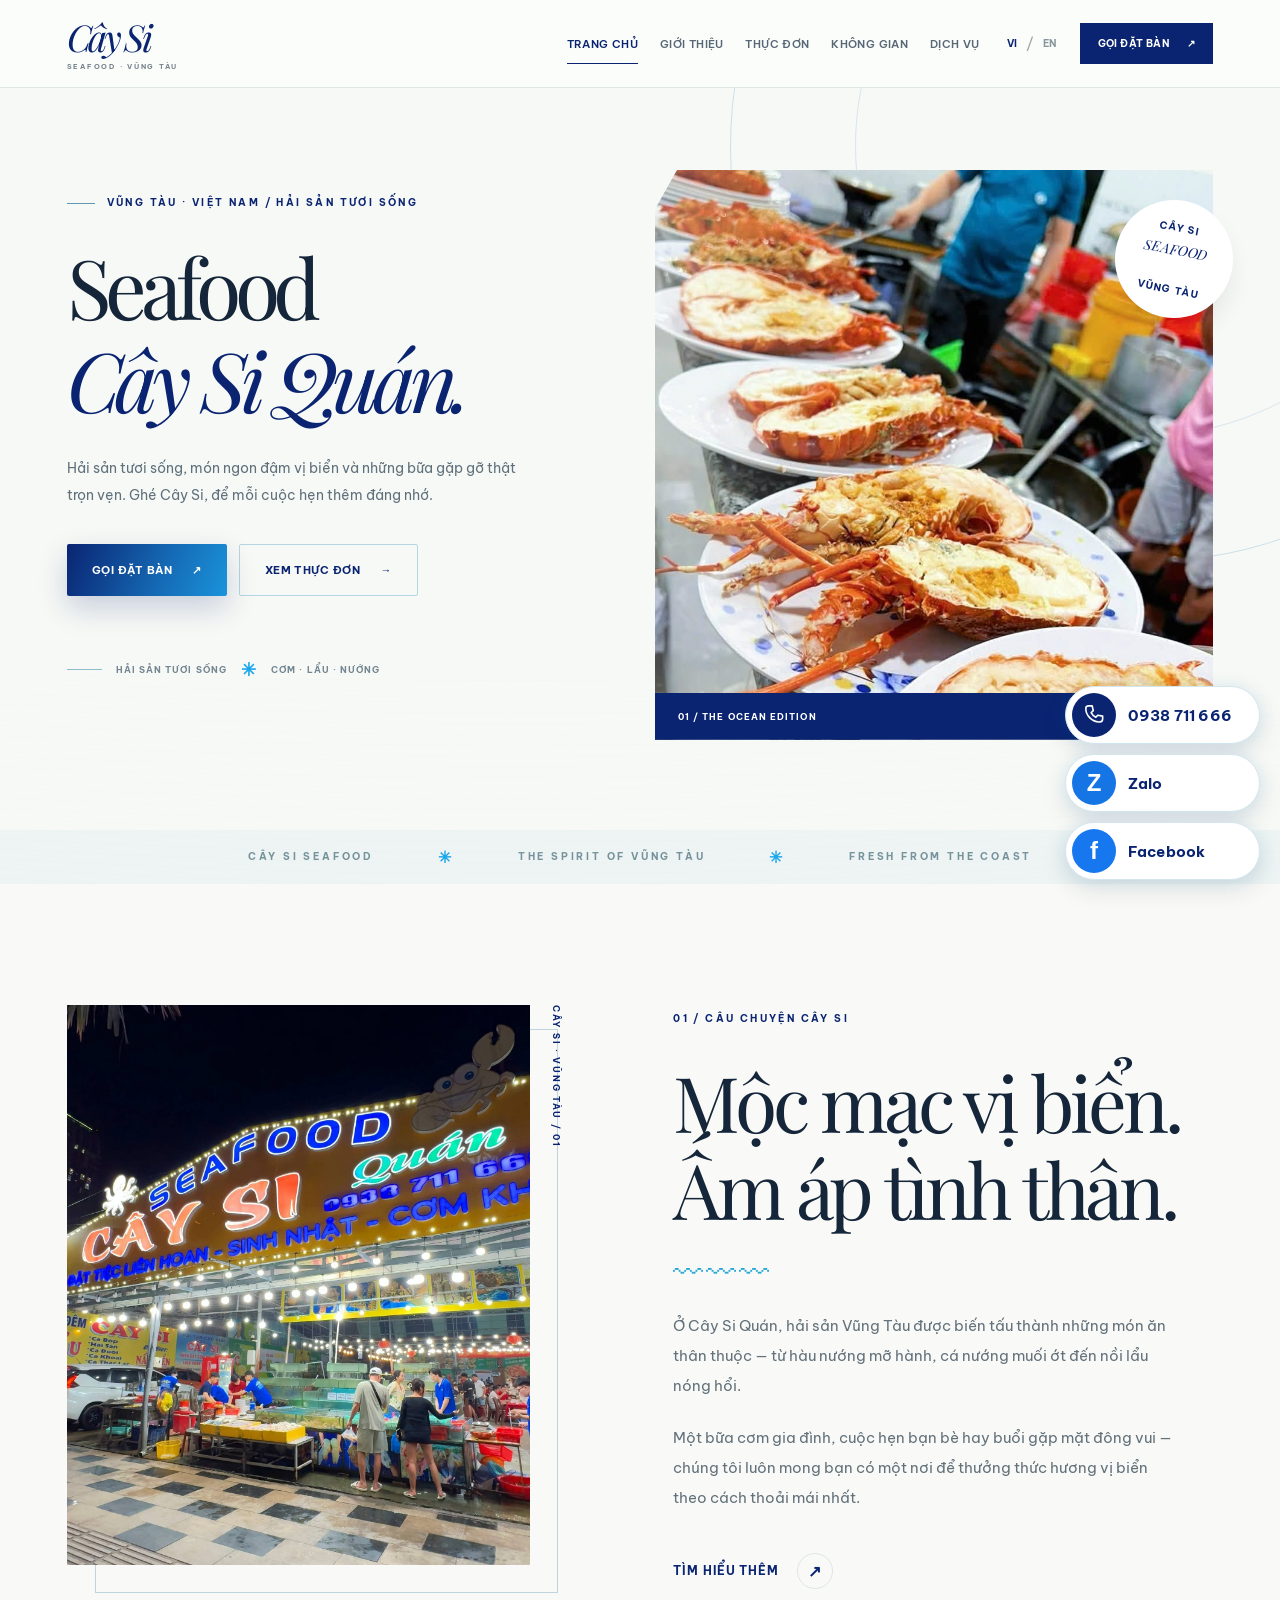
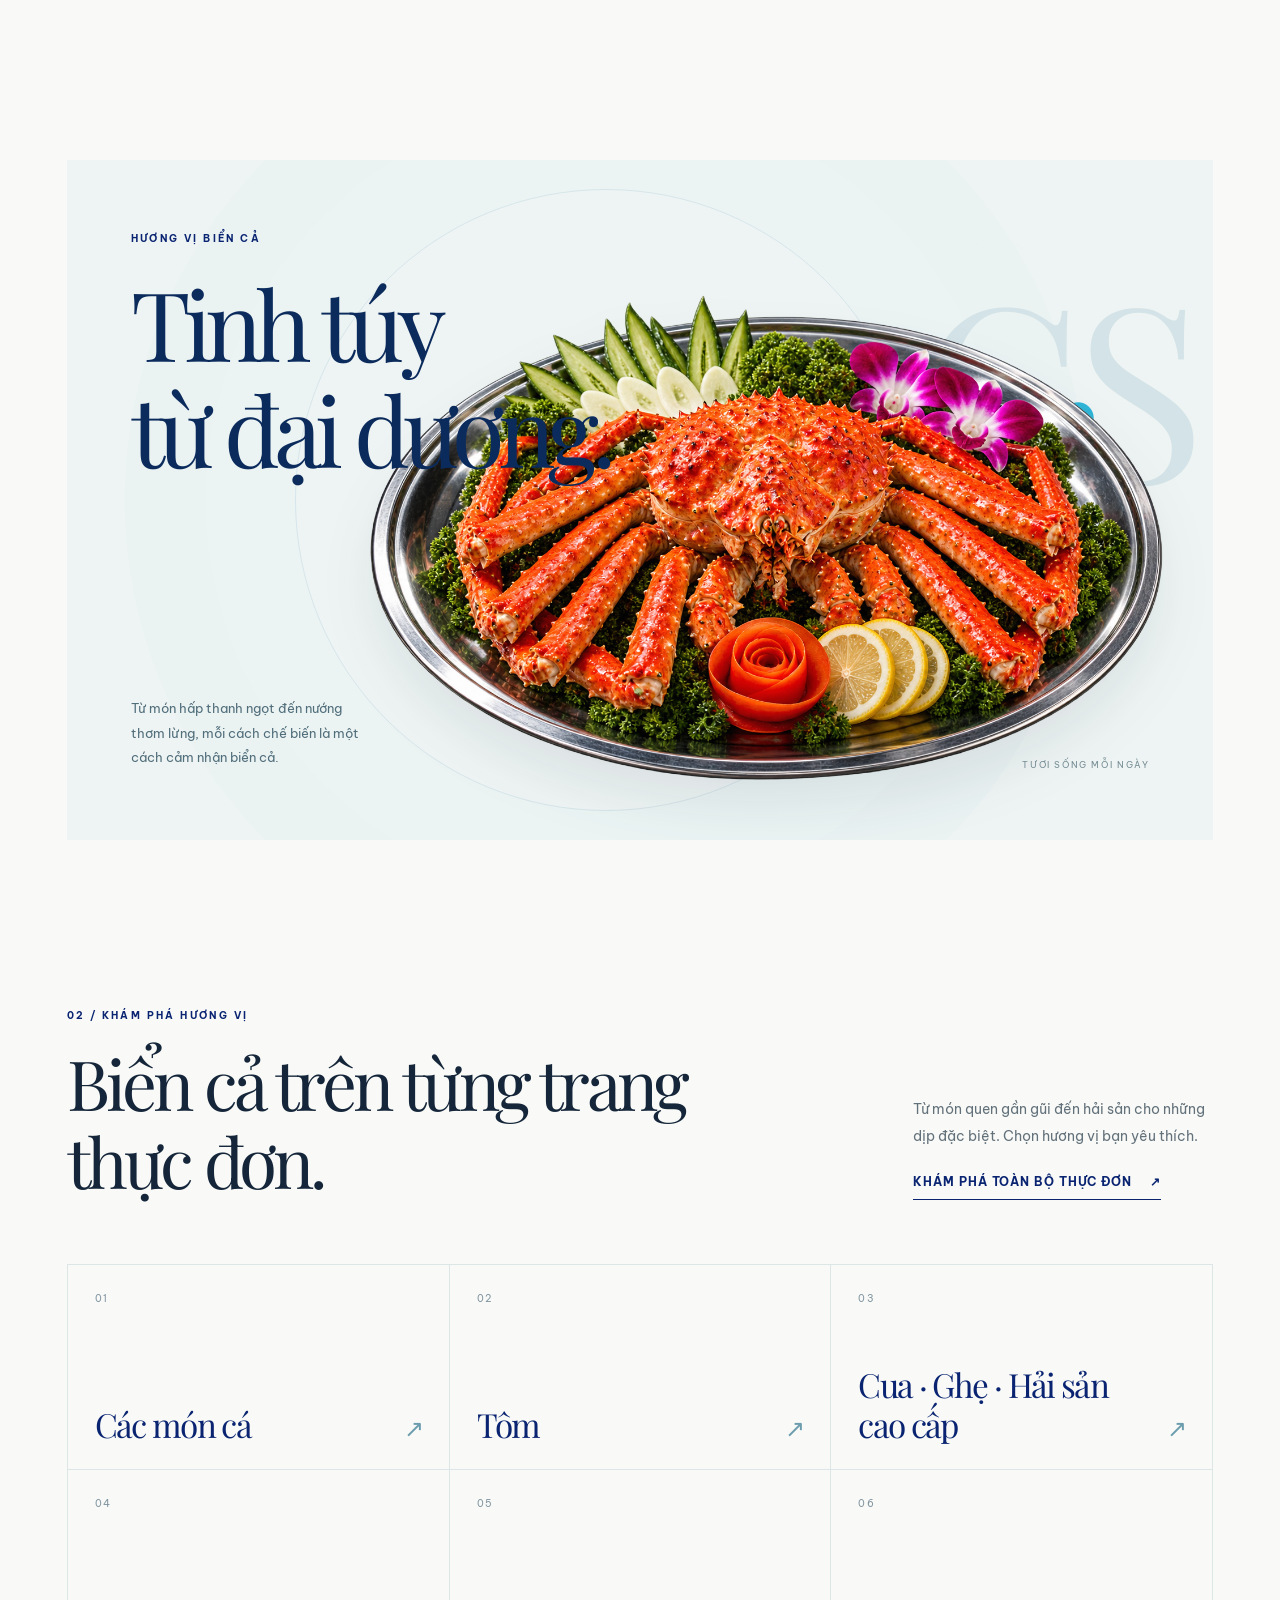
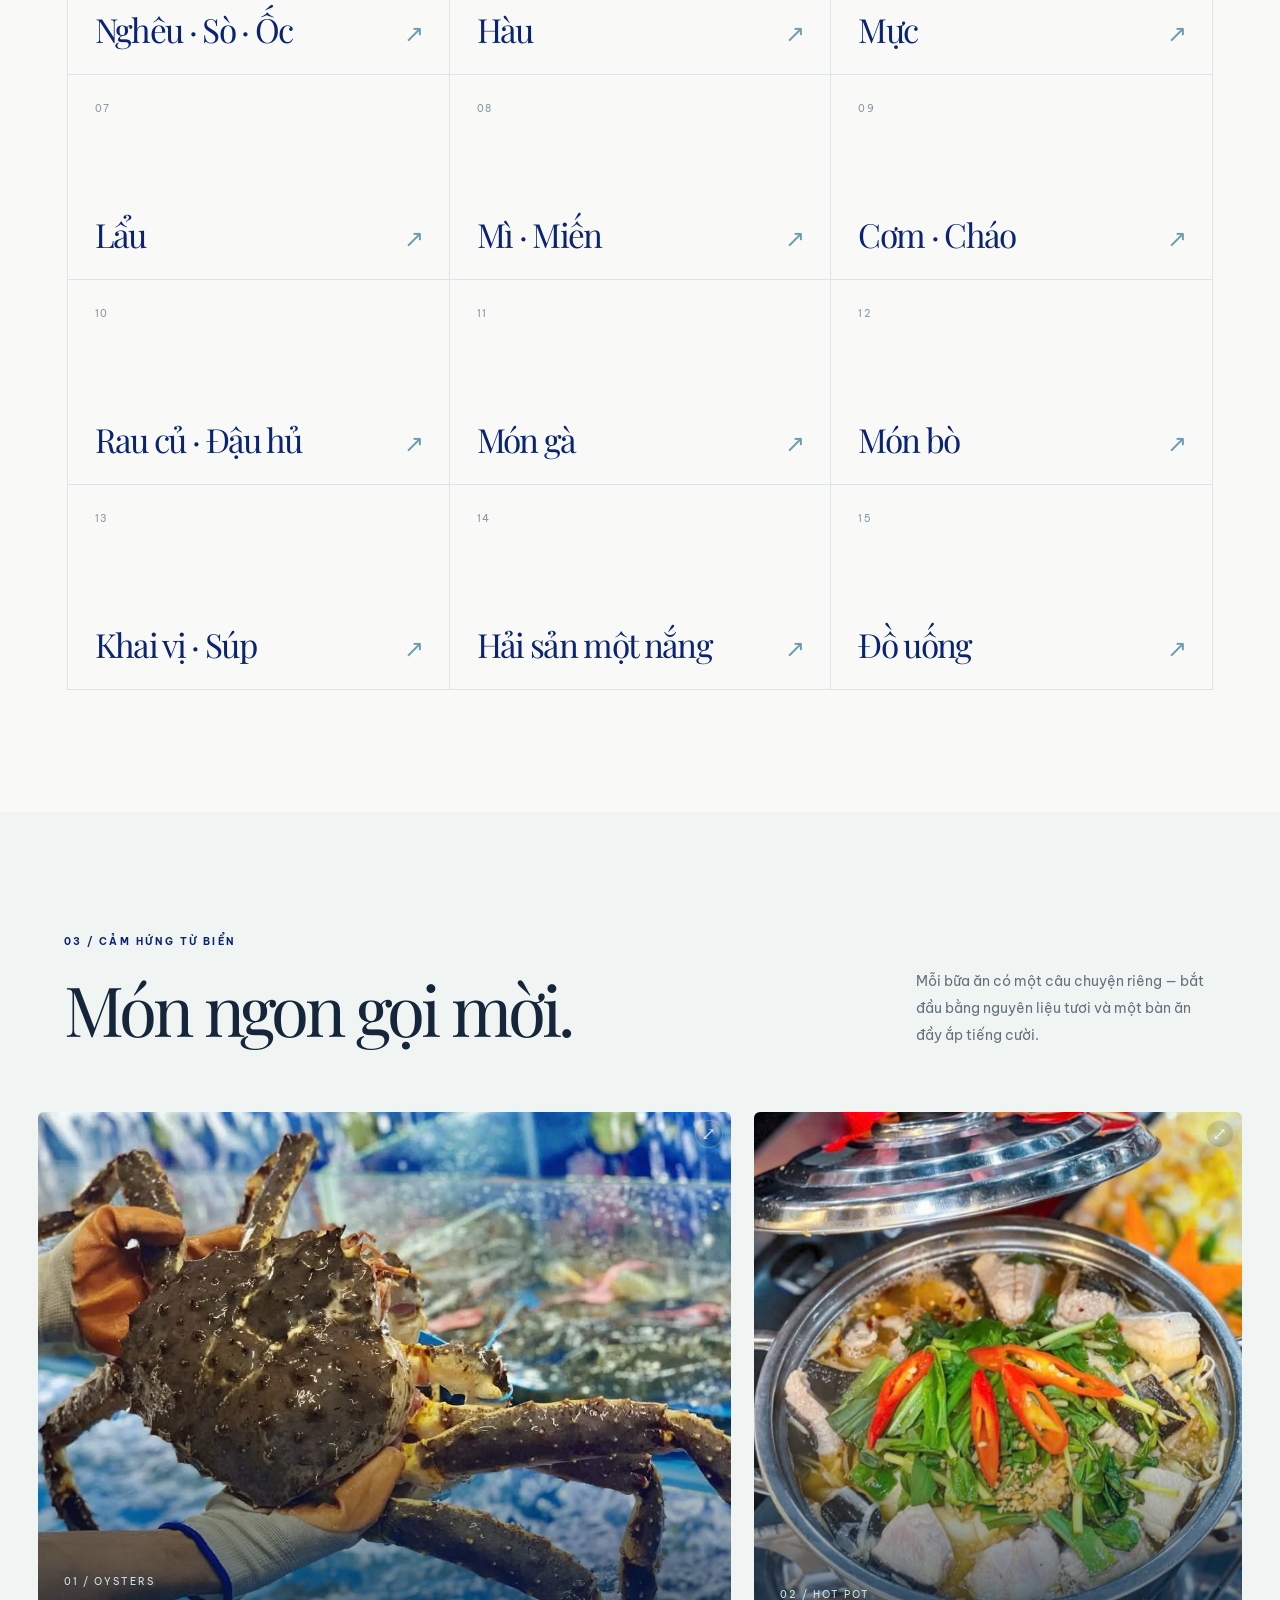
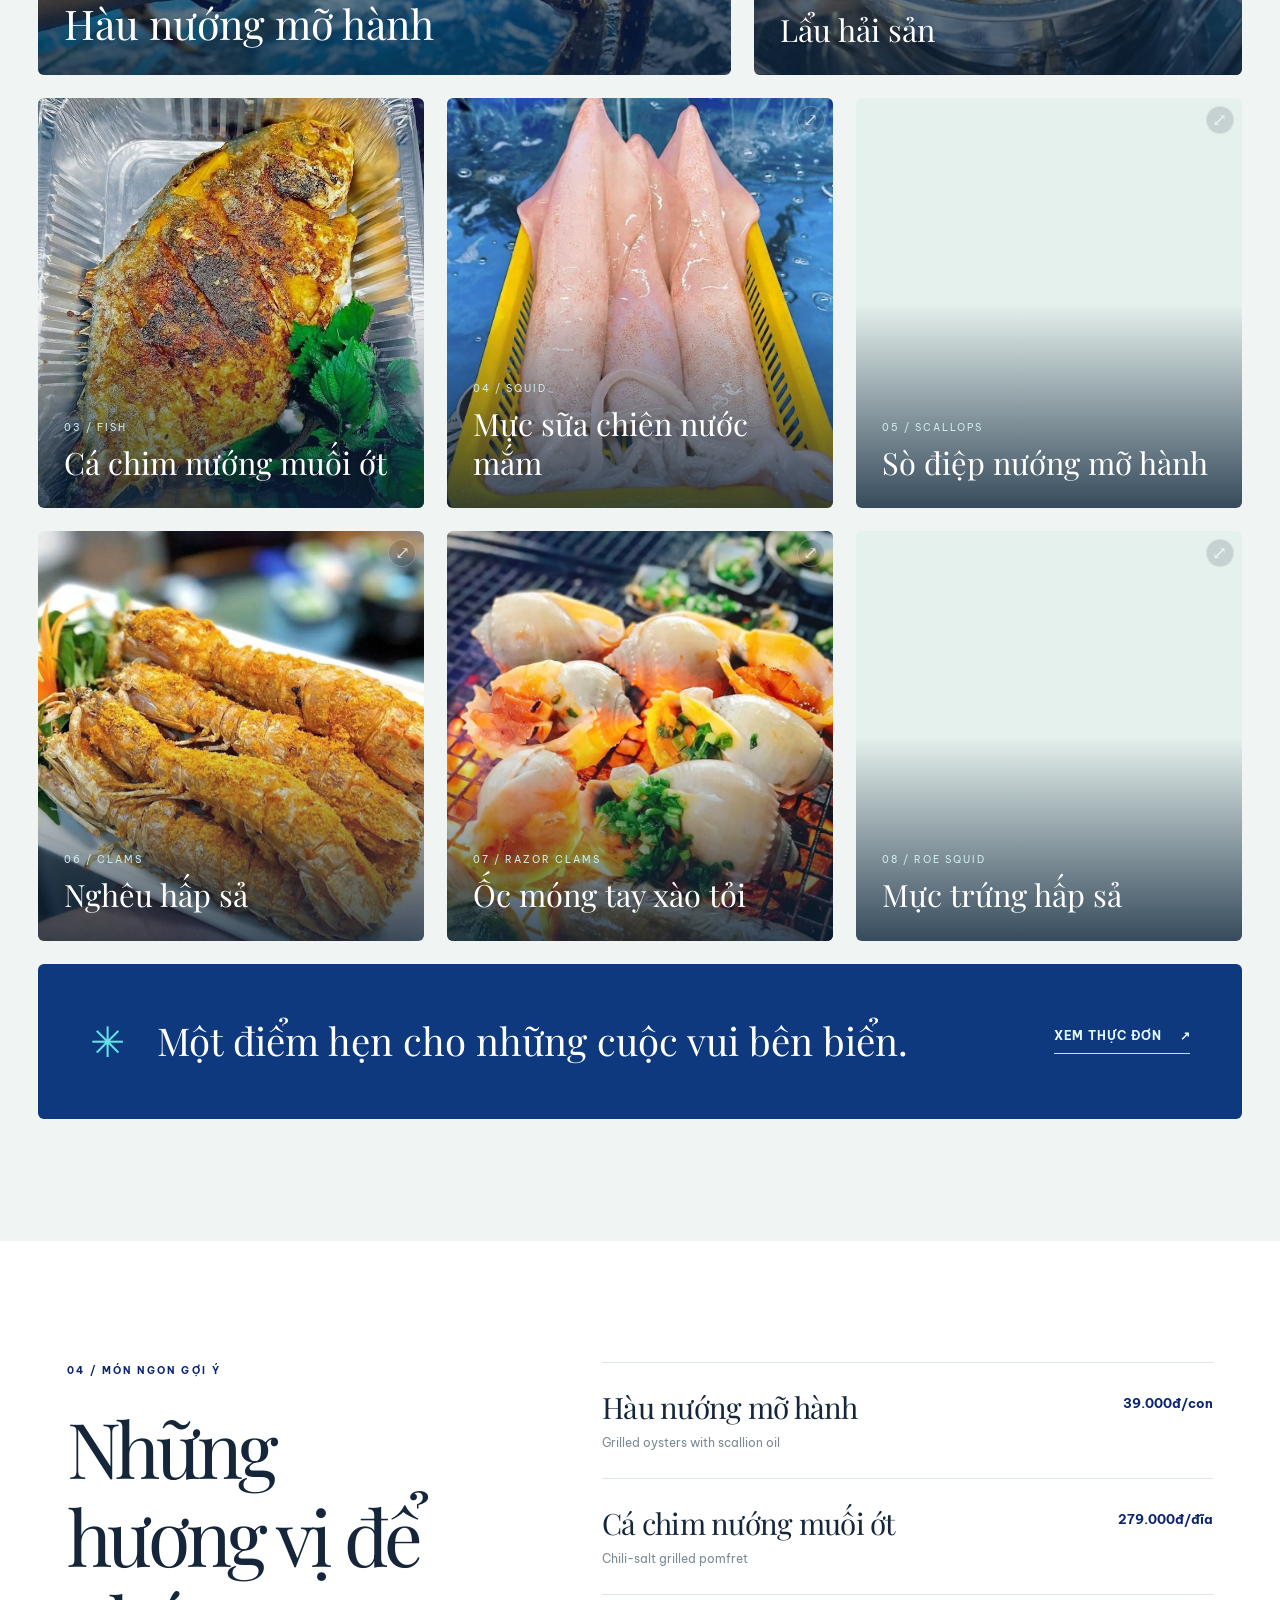
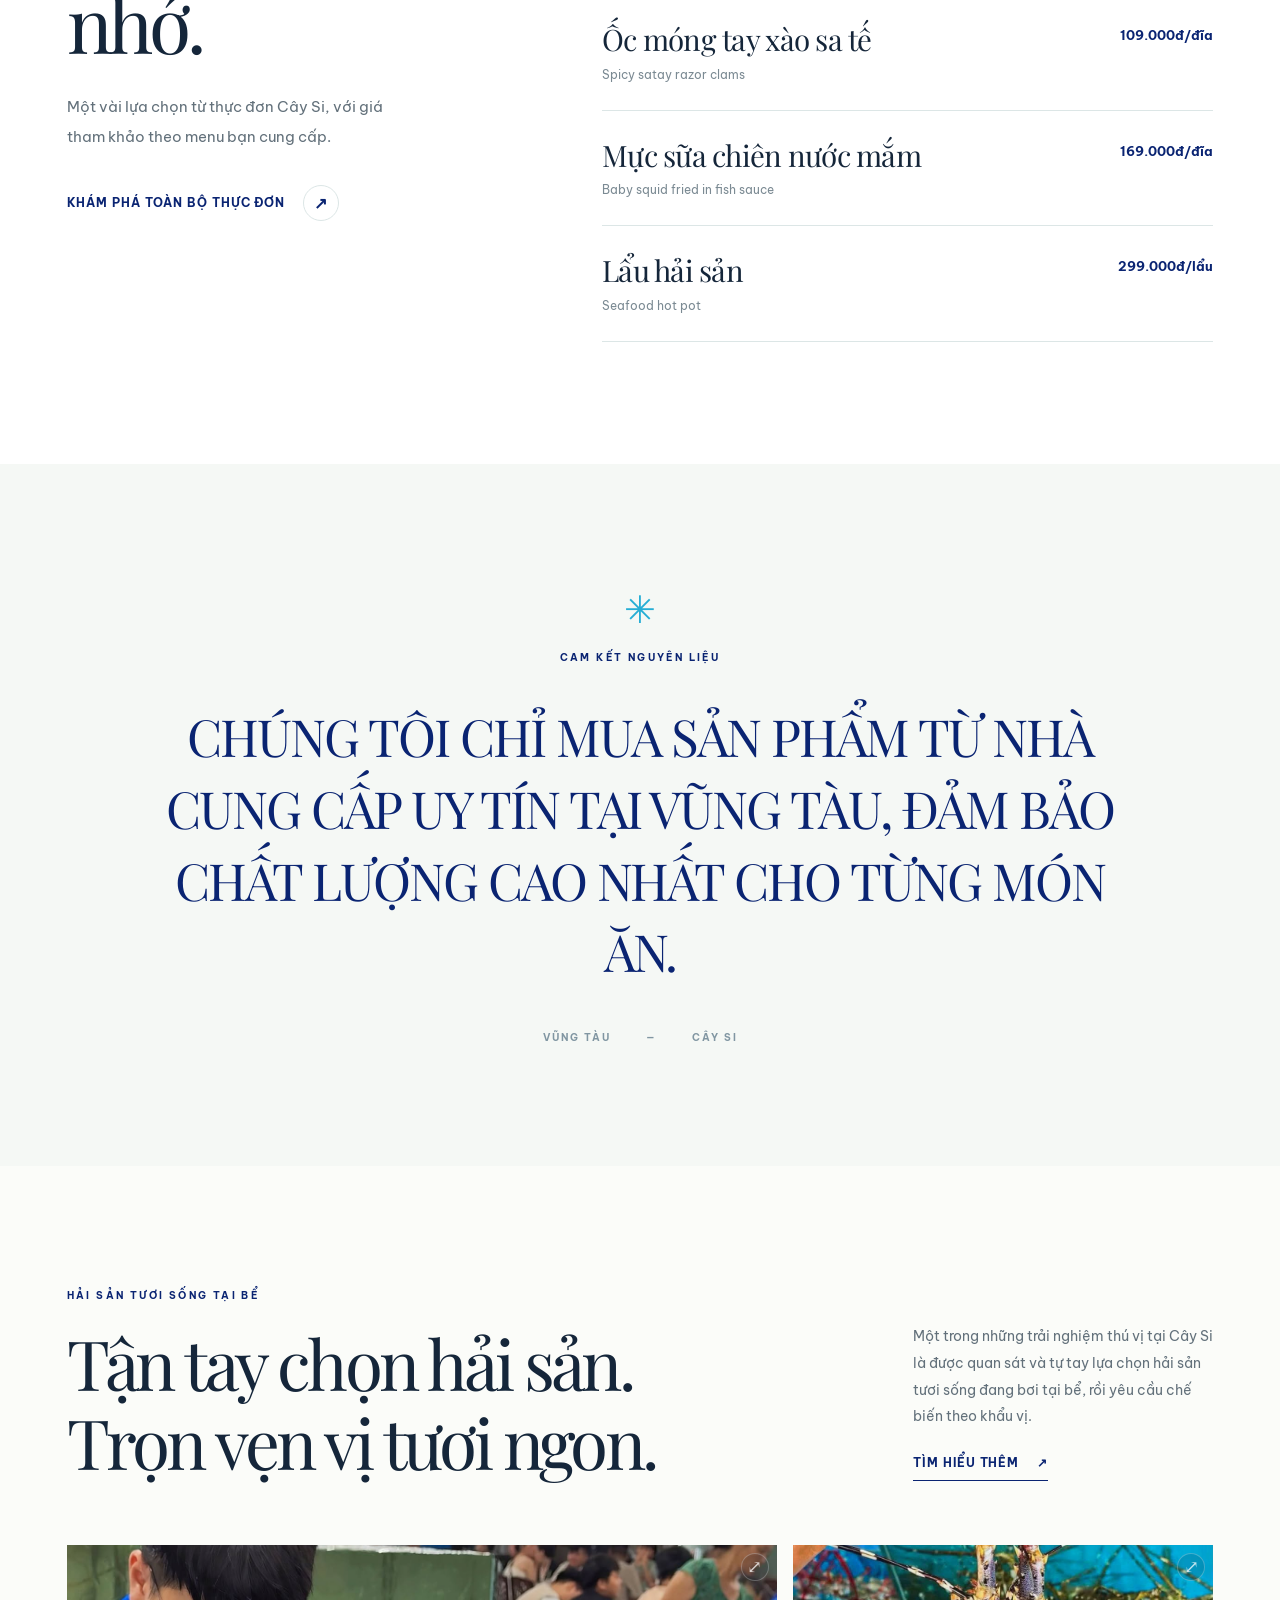
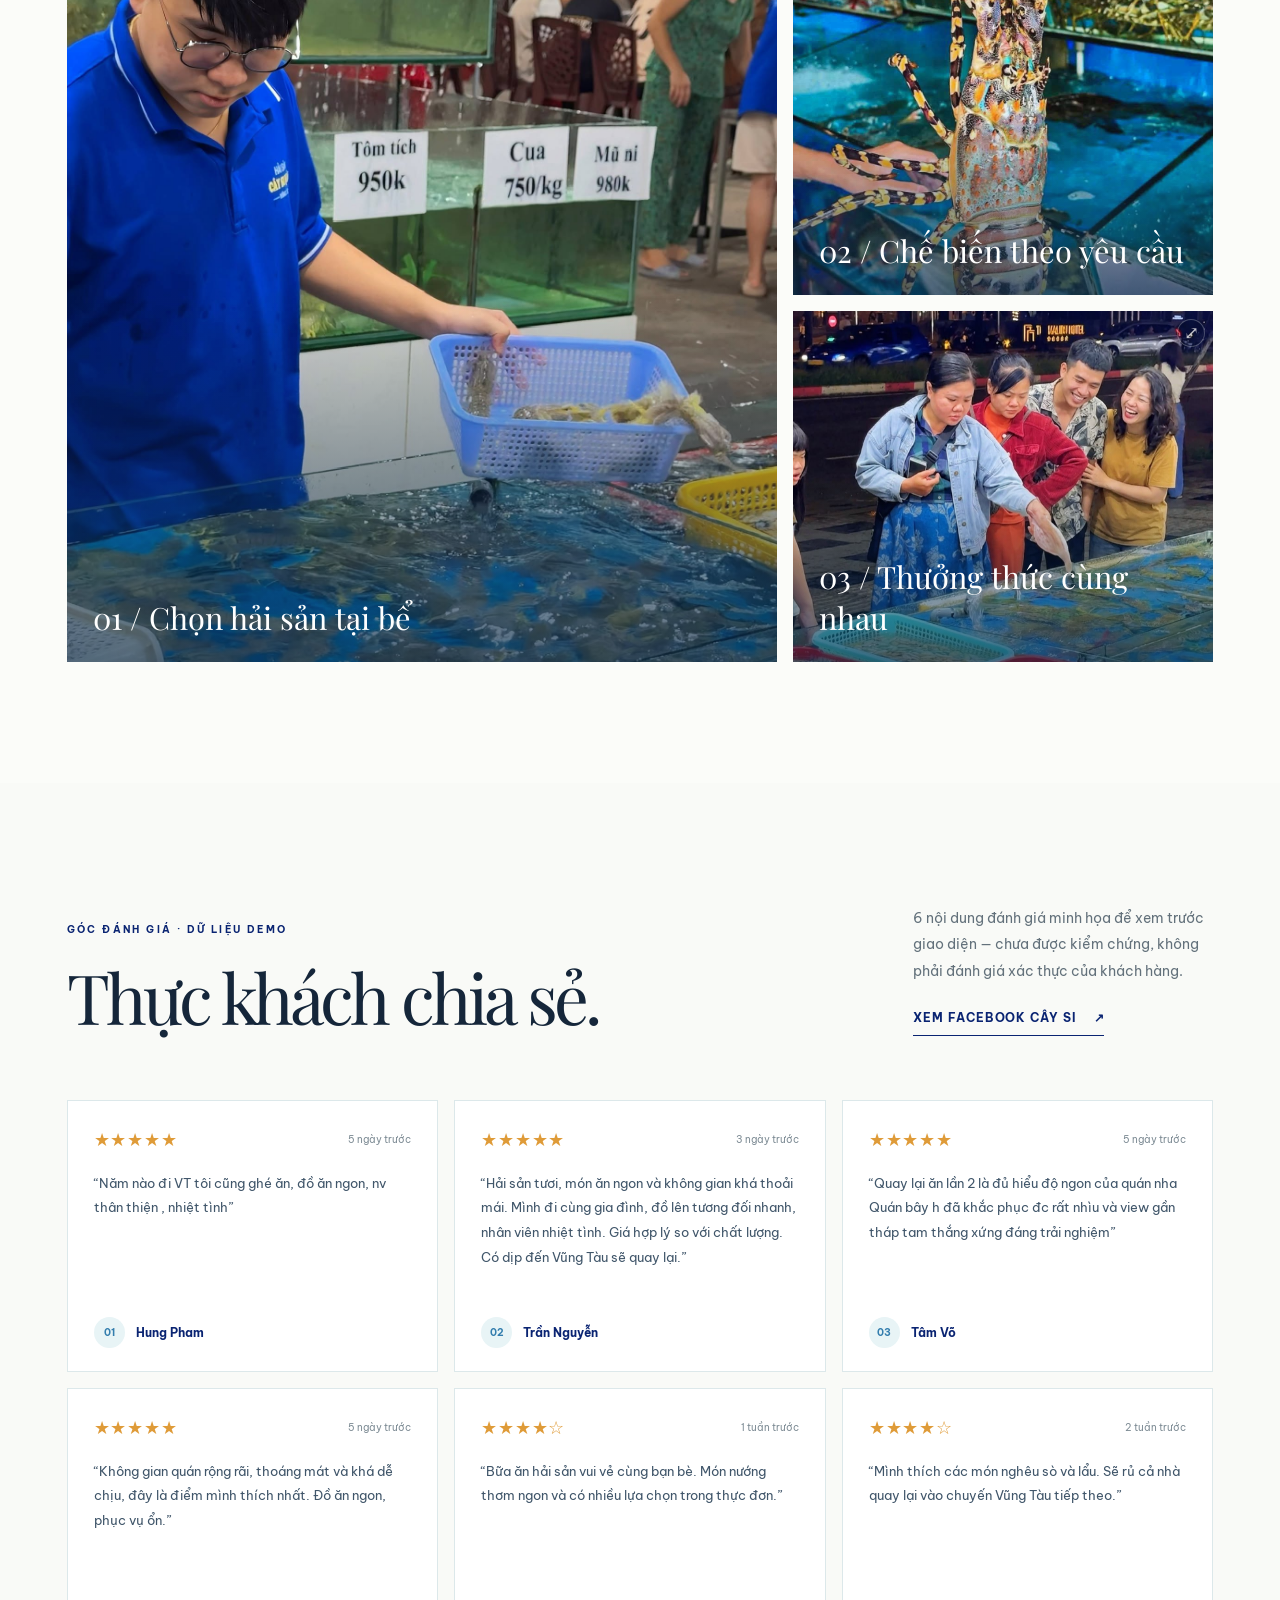
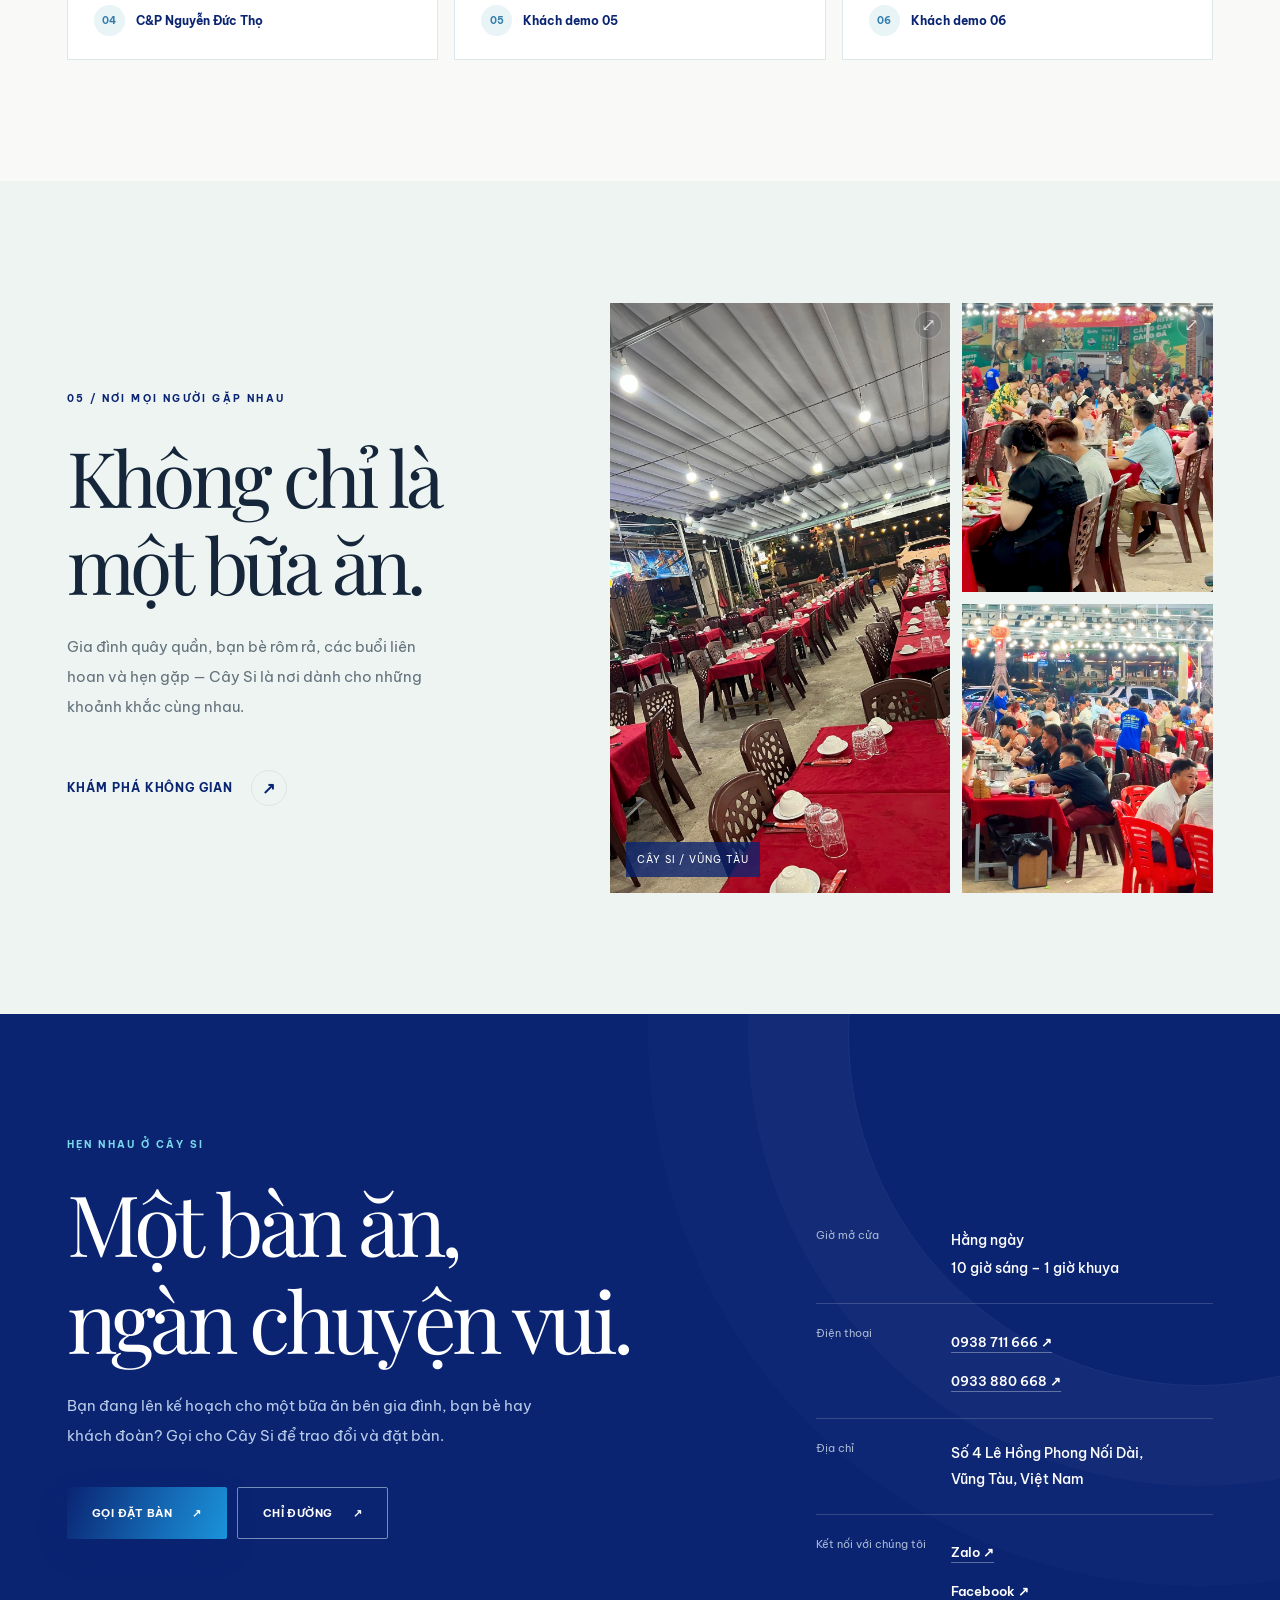
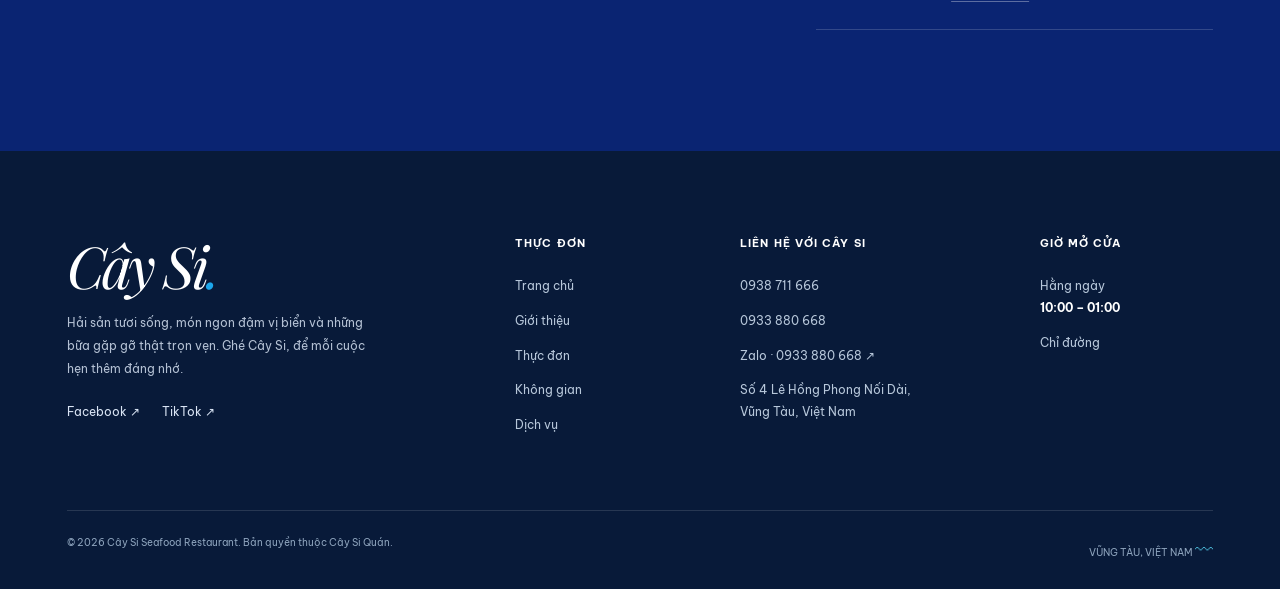
==== commit 8802c670: "SEO fix and image content" ====
--- a/index.html
+++ b/index.html
@@ -17,26 +17,34 @@
     <meta
         content="Thưởng thức hải sản tươi sống, món nướng, lẩu tại Cây Si Quán, số 4 Lê Hồng Phong Nối Dài, Vũng Tàu. Liên hệ đặt bàn: 0938711666."
         name="description" />
+    <link rel="canonical" href="./" />
     <meta content="website" property="og:type" />
+    <meta content="./" property="og:url" />
     <meta content="Cây Si Seafood Vũng Tàu" property="og:site_name" />
     <meta content="Hải Sản Cây Si Vũng Tàu | Hải Sản Tươi Sống &amp; Đặt Bàn" property="og:title" />
     <meta
         content="Thưởng thức hải sản tươi sống, món nướng, lẩu tại Cây Si Quán, số 4 Lê Hồng Phong Nối Dài, Vũng Tàu. Liên hệ đặt bàn: 0938711666."
         property="og:description" />
     <meta content="vi_VN" property="og:locale" />
-    <meta content="./my-favicon/web-app-manifest-512x512.png" property="og:image" />
+
+    <meta content="my-favicon/web-app-manifest-512x512.png" property="og:image" />
     <meta content="image/png" property="og:image:type" />
     <meta content="512" property="og:image:width" />
     <meta content="512" property="og:image:height" />
     <meta content="Cây Si" property="og:image:alt" />
+    <meta name="twitter:card" content="summary_large_image" />
+    <meta name="twitter:title" content="Hải Sản Cây Si Vũng Tàu | Hải Sản Tươi Sống &amp; Đặt Bàn" />
+    <meta name="twitter:description" content="Thưởng thức hải sản tươi sống, món nướng, lẩu tại Cây Si Quán, số 4 Lê Hồng Phong Nối Dài, Vũng Tàu. Liên hệ đặt bàn: 0938711666." />
+    <meta name="twitter:image" content="my-favicon/web-app-manifest-512x512.png" />
+    <meta name="twitter:image:alt" content="Cây Si" />
     <title>Hải Sản Cây Si Vũng Tàu | Hải Sản Tươi Sống &amp; Đặt Bàn</title>
     <link href="https://fonts.googleapis.com" rel="preconnect" />
     <link crossorigin="" href="https://fonts.gstatic.com" rel="preconnect" />
     <link
         href="https://fonts.googleapis.com/css2?family=Be+Vietnam+Pro:wght@300;400;500;600;700&amp;family=Playfair+Display:ital,wght@0,400;0,500;0,600;1,400;1,500&amp;display=swap"
         rel="stylesheet" />
-    <link href="./css/vendor/lenis-1.3.23.css" rel="stylesheet" />
-    <link href="./css/style.css?v=6.3" rel="stylesheet" />
+    <link href="css/vendor/lenis-1.3.23.css" rel="stylesheet" />
+    <link href="css/style.css?v=6.3" rel="stylesheet" />
     <script
         type="application/ld+json">{"@context": "https://schema.org", "@type": "Restaurant", "name": "Hải Sản Tươi Sống Vũng Tàu – Cây Si Quán", "description": "Nhà hàng hải sản tươi sống tại Vũng Tàu.", "servesCuisine": "Vietnamese Seafood", "telephone": "+84938711666", "address": {"@type": "PostalAddress", "streetAddress": "Số 4 Lê Hồng Phong Nối Dài", "addressLocality": "Vũng Tàu", "addressCountry": "VN"}, "sameAs": ["https://www.facebook.com/HaiSanTuoiSongVungTauCaySiQuan", "https://www.tiktok.com/@caysiquanvungtau"], "openingHours": "Mo-Su 10:00-01:00"}</script>
 </head>
@@ -313,15 +321,15 @@
                     <figure class="live-main"><img alt="Minh họa hải sản, chưa phải ảnh bể hải sản thực tế"
                             data-alt-en="Illustrative seafood image; not an actual tank photo"
                             data-alt-vi="Hình hải sản minh họa, chưa phải ảnh bể thực tế" loading="lazy"
-                            src="assets/normal_crab.jpg" width="720" height="840" />
+                            src="assets/live_seafood_1.jpg" width="720" height="840" />
                         <figcaption data-i18n="liveStep1">01 / Chọn hải sản tươi sống</figcaption>
                     </figure>
                     <figure><img alt="Hải sản minh họa" data-alt-i18n="galleryAlt" loading="lazy"
-                            src="assets/oc_nuong.jpg" width="720" height="840" />
+                            src="assets/live_seafood_2.jpg" width="720" height="840" />
                         <figcaption data-i18n="liveStep2">02 / Chế biến theo yêu cầu</figcaption>
                     </figure>
-                    <figure><img alt="Lẩu minh họa" data-alt-i18n="galleryAlt" loading="lazy" src="assets/hotpot.jpg"
-                            width="720" height="840" />
+                    <figure><img alt="Lẩu minh họa" data-alt-i18n="galleryAlt" loading="lazy" 
+                        src="assets/live_seafood_3.jpg" width="720" height="840" />
                         <figcaption data-i18n="liveStep3">03 / Thưởng thức cùng nhau</figcaption>
                     </figure>
                 </div>
@@ -404,17 +412,17 @@
                         href="./space/"><span data-i18n="discoverSpace"></span><span class="round-arrow">↗</span></a>
                 </div>
                 <div class="space-preview-images">
-                    <figure class="space-preview-shot shot-primary"><img alt="Món hải sản minh họa"
-                            data-alt-i18n="galleryAlt" loading="lazy" src="assets/grilled-fish.jpg" width="720"
-                            height="840" />
+                    <figure class="space-preview-shot shot-primary">
+                        <img alt="Không gian Cây Si Quán, Vũng Tàu 1"
+                            data-alt-i18n="galleryAlt" 
+                            loading="lazy" 
+                            src="assets/space_big_home.jpg" width="720" height="840" />
                         <figcaption>CÂY SI / VŨNG TÀU</figcaption>
                     </figure>
-                    <figure><img alt="Sò điệp minh họa" data-alt-i18n="galleryAlt" loading="lazy"
-                            src="assets/scallops.jpg" width="720" height="840" /></figure>
-                    <figure><img alt="Mực minh họa" data-alt-i18n="galleryAlt" loading="lazy"
-                            src="assets/squid.jpg" width="720" height="840" /></figure>
-                    <figure><img alt="Nhum biển minh họa" data-alt-i18n="galleryAlt" loading="lazy"
-                            src="assets/kingcrab.jpg" width="720" height="840" /></figure>
+                    <figure><img alt="Không gian Cây Si Quán, Vũng Tàu 2" data-alt-i18n="galleryAlt" loading="lazy"
+                            src="assets/space_1.jpg" width="720" height="840" /></figure>
+                    <figure><img alt="Không gian Cây Si Quán, Vũng Tàu 3" data-alt-i18n="galleryAlt" loading="lazy"
+                            src="assets/space_2.jpg" width="720" height="840" /></figure>
                 </div>
             </div>
         </section>
--- a/css/style.css
+++ b/css/style.css
@@ -2802,6 +2802,12 @@
     min-height: 555px
 }
 
+@media (min-width: 941px) {
+    .live-seafood-grid {
+        min-height: clamp(680px, 56vw, 820px);
+    }
+}
+
 .live-seafood-grid figure {
     position: relative;
     min-height: 220px;
@@ -3059,6 +3065,28 @@
     object-fit: cover
 }
 
+.about-feature .about-feature-art {
+    padding-bottom: 190px;
+}
+
+.feature-mini-images {
+    position: absolute;
+    right: 0;
+    bottom: 0;
+    display: grid;
+    grid-template-columns: repeat(2, minmax(0, 1fr));
+    gap: clamp(8px, 2vw, 14px);
+    width: 90%;
+}
+
+.feature-mini-images > .feature-mini-image {
+    position: relative;
+    right: auto;
+    bottom: auto;
+    width: 100%;
+    min-width: 0;
+}
+
 .about-feature-copy .display-heading {
     margin-bottom: 25px
 }
@@ -3103,7 +3131,7 @@
 }
 
 .about-season-image {
-    height: 520px;
+    height: 100%;
     overflow: hidden
 }
 
@@ -3295,13 +3323,17 @@
         height: 190px
     }
 
+    .about-feature .about-feature-art {
+        padding-bottom: 150px;
+    }
+
     .about-atmosphere .about-feature-art,
     .about-atmosphere .about-feature-copy {
         order: initial
     }
 
     .about-season-image {
-        height: 400px
+        height: 100%
     }
 
     .about-cuisine-photos {
@@ -3397,8 +3429,12 @@
         border-width: 6px
     }
 
+    .about-feature .about-feature-art {
+        padding-bottom: 110px;
+    }
+
     .about-season-image {
-        height: 300px
+        height: 100%
     }
 
     .about-cuisine-photos figure {
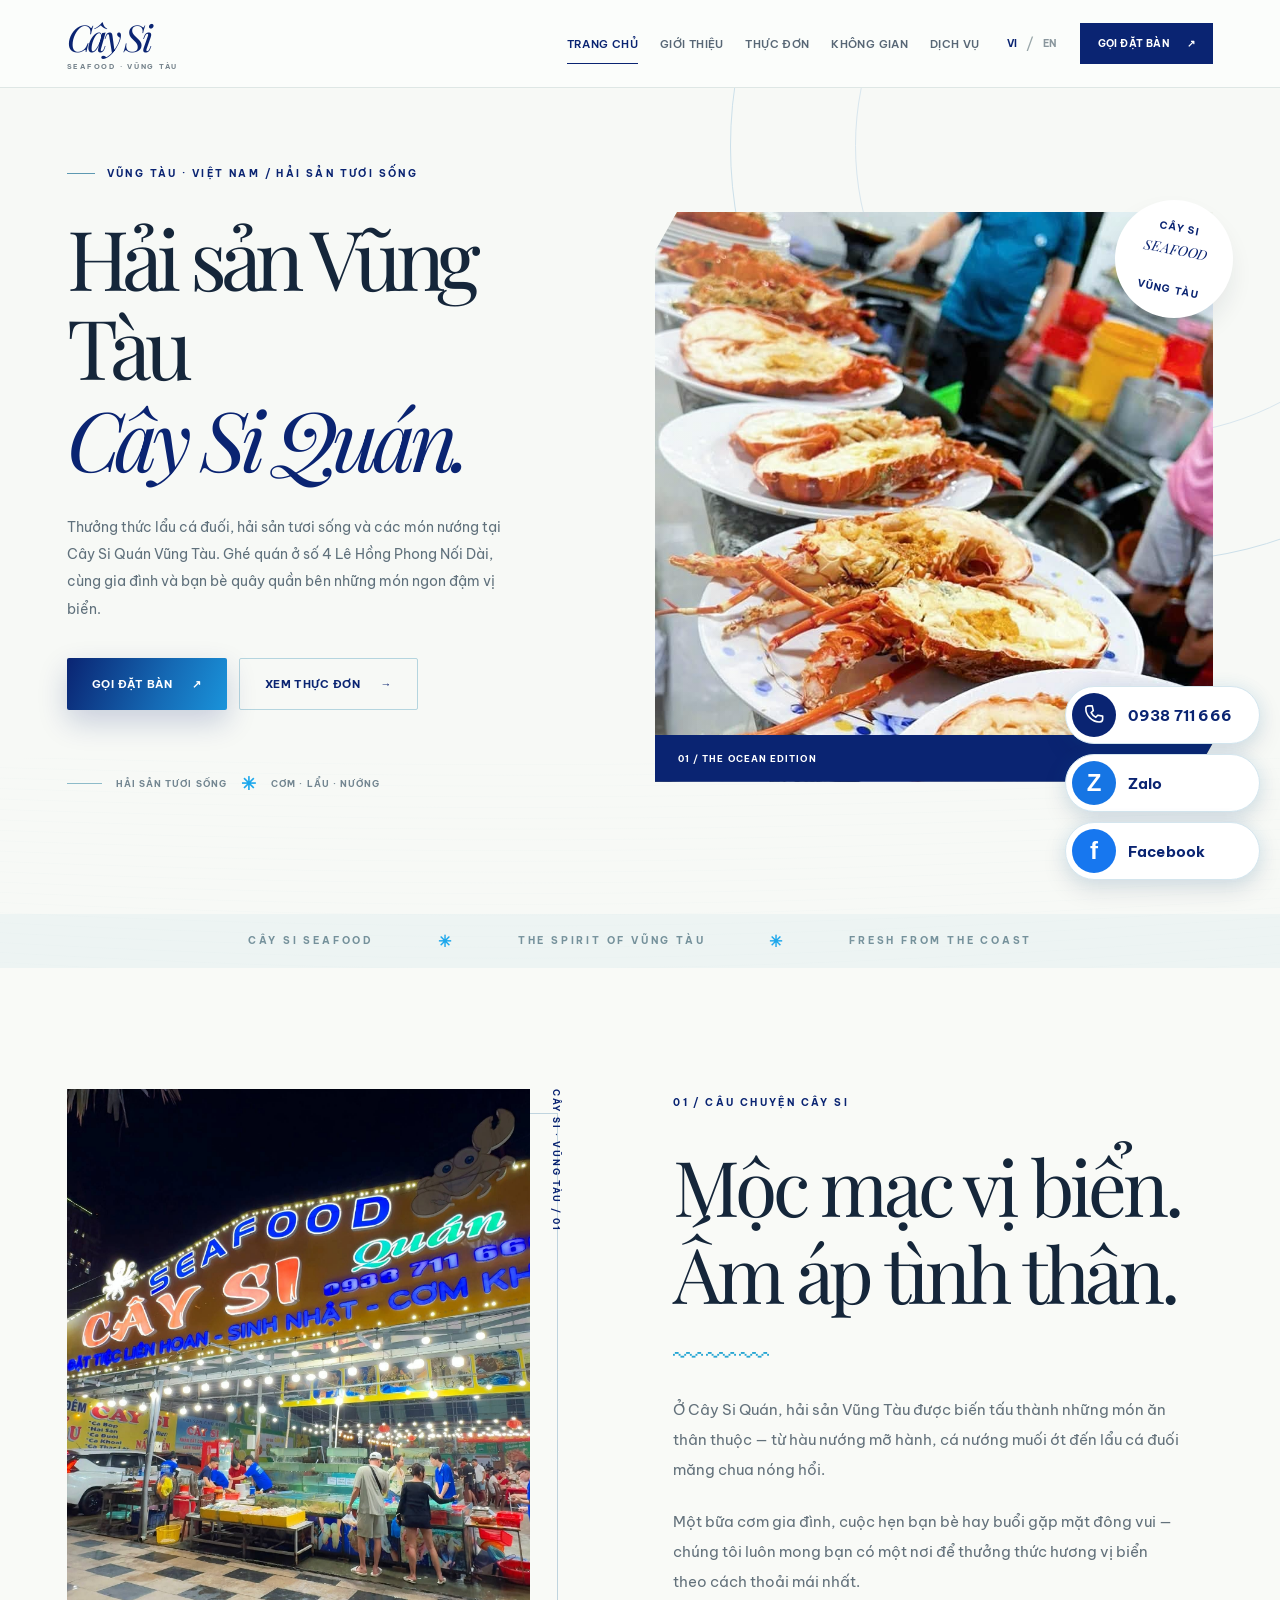
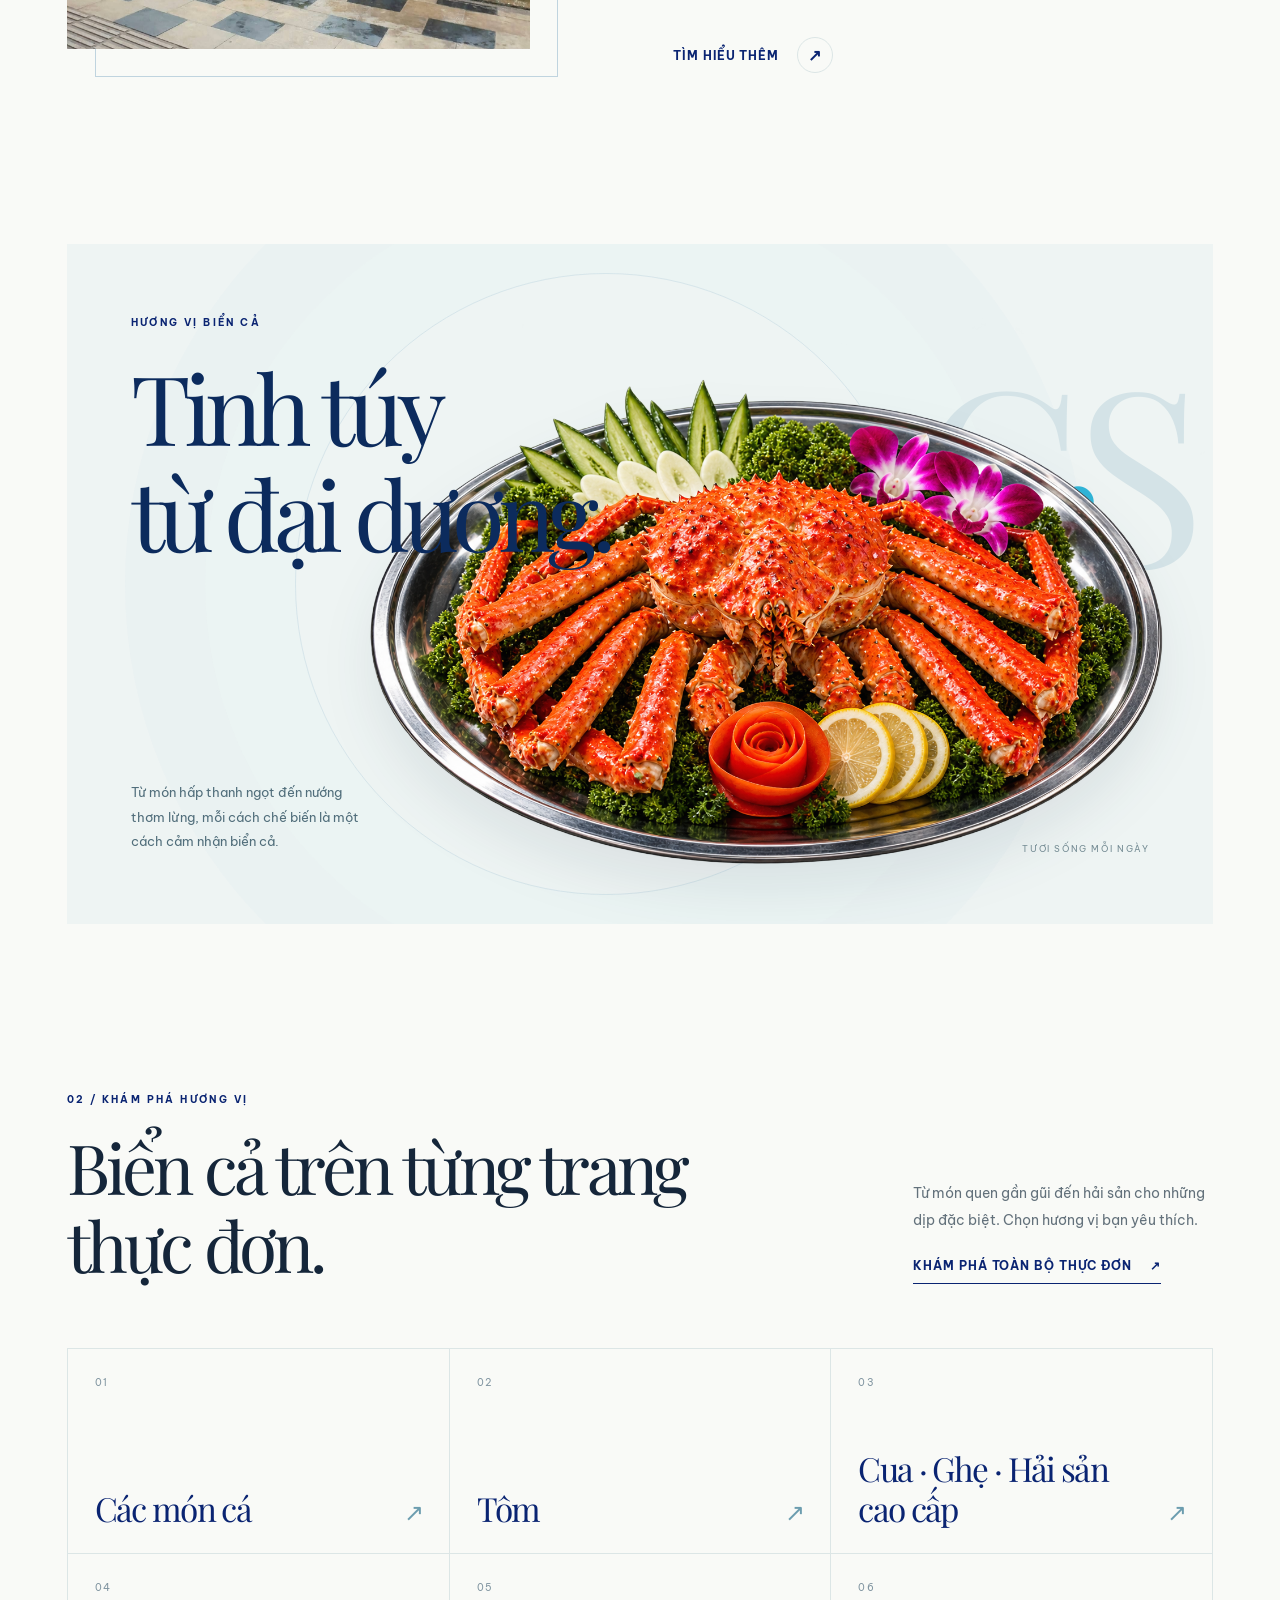
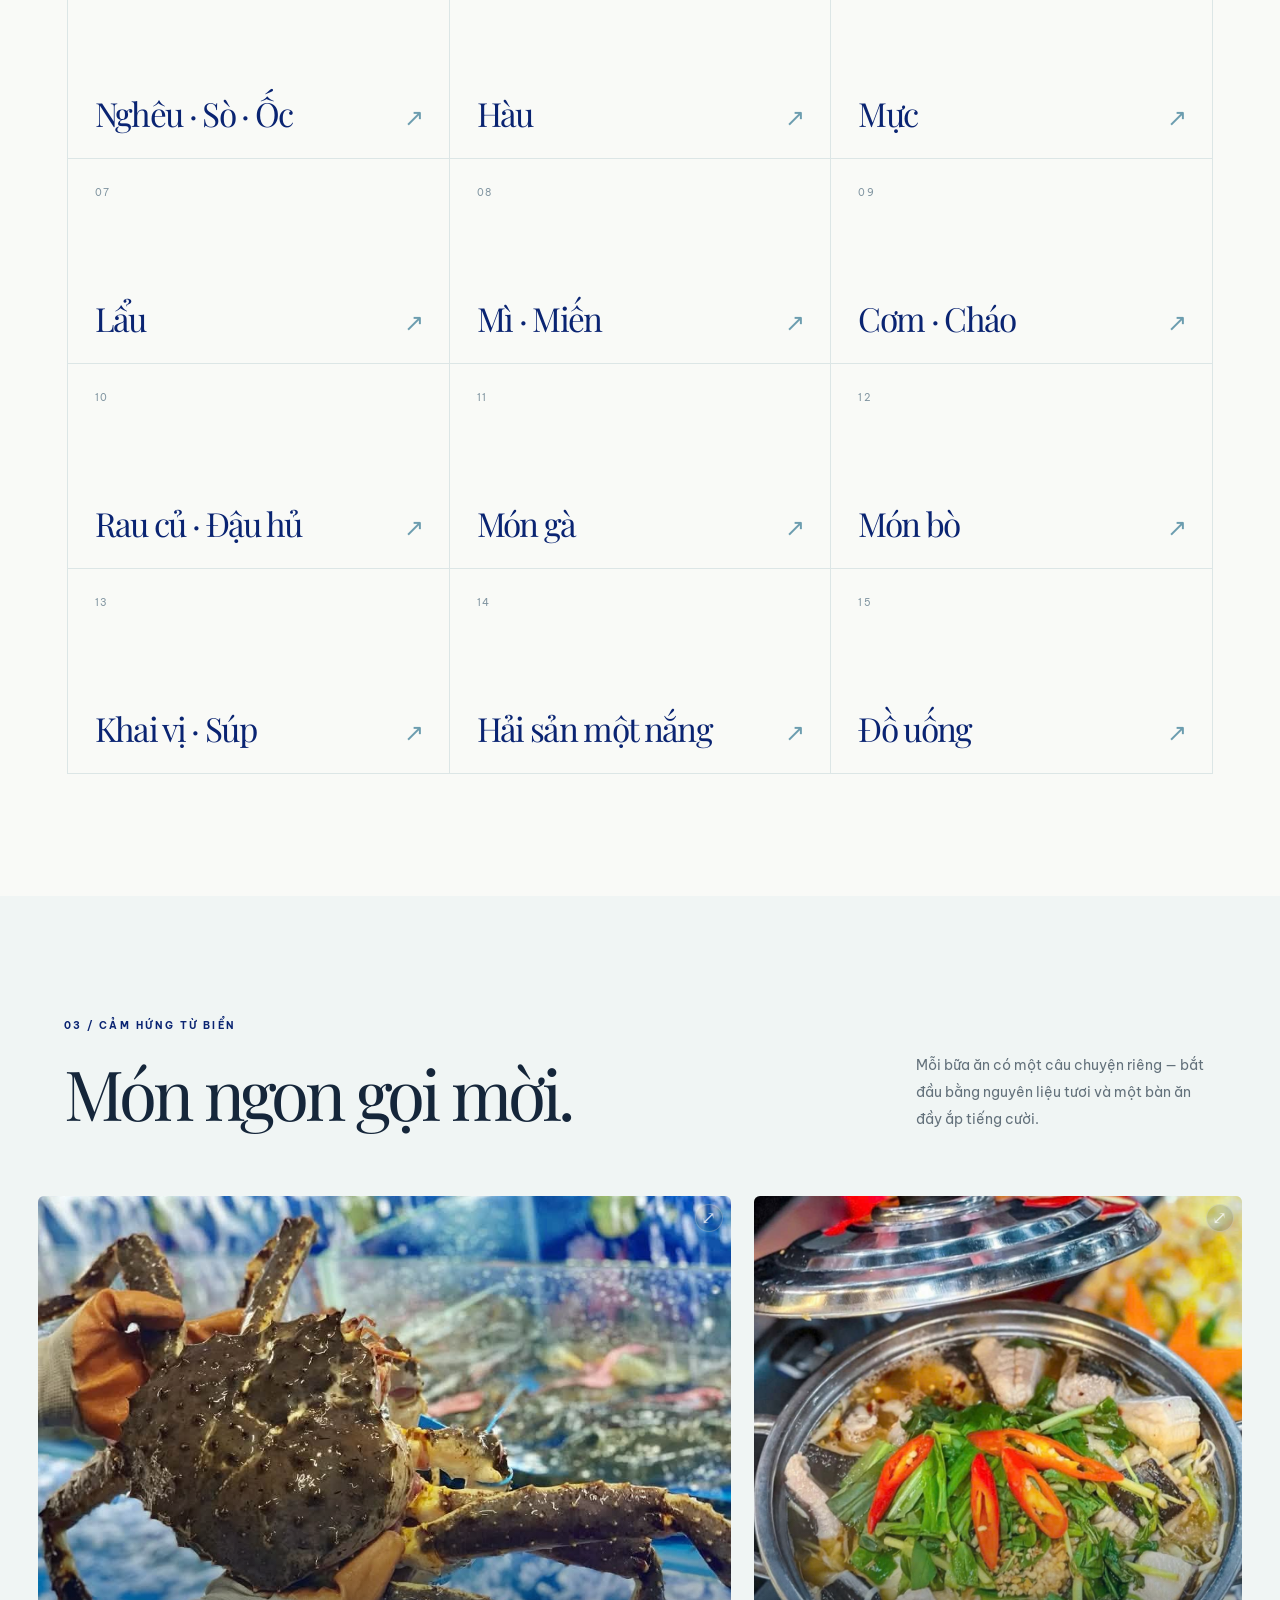
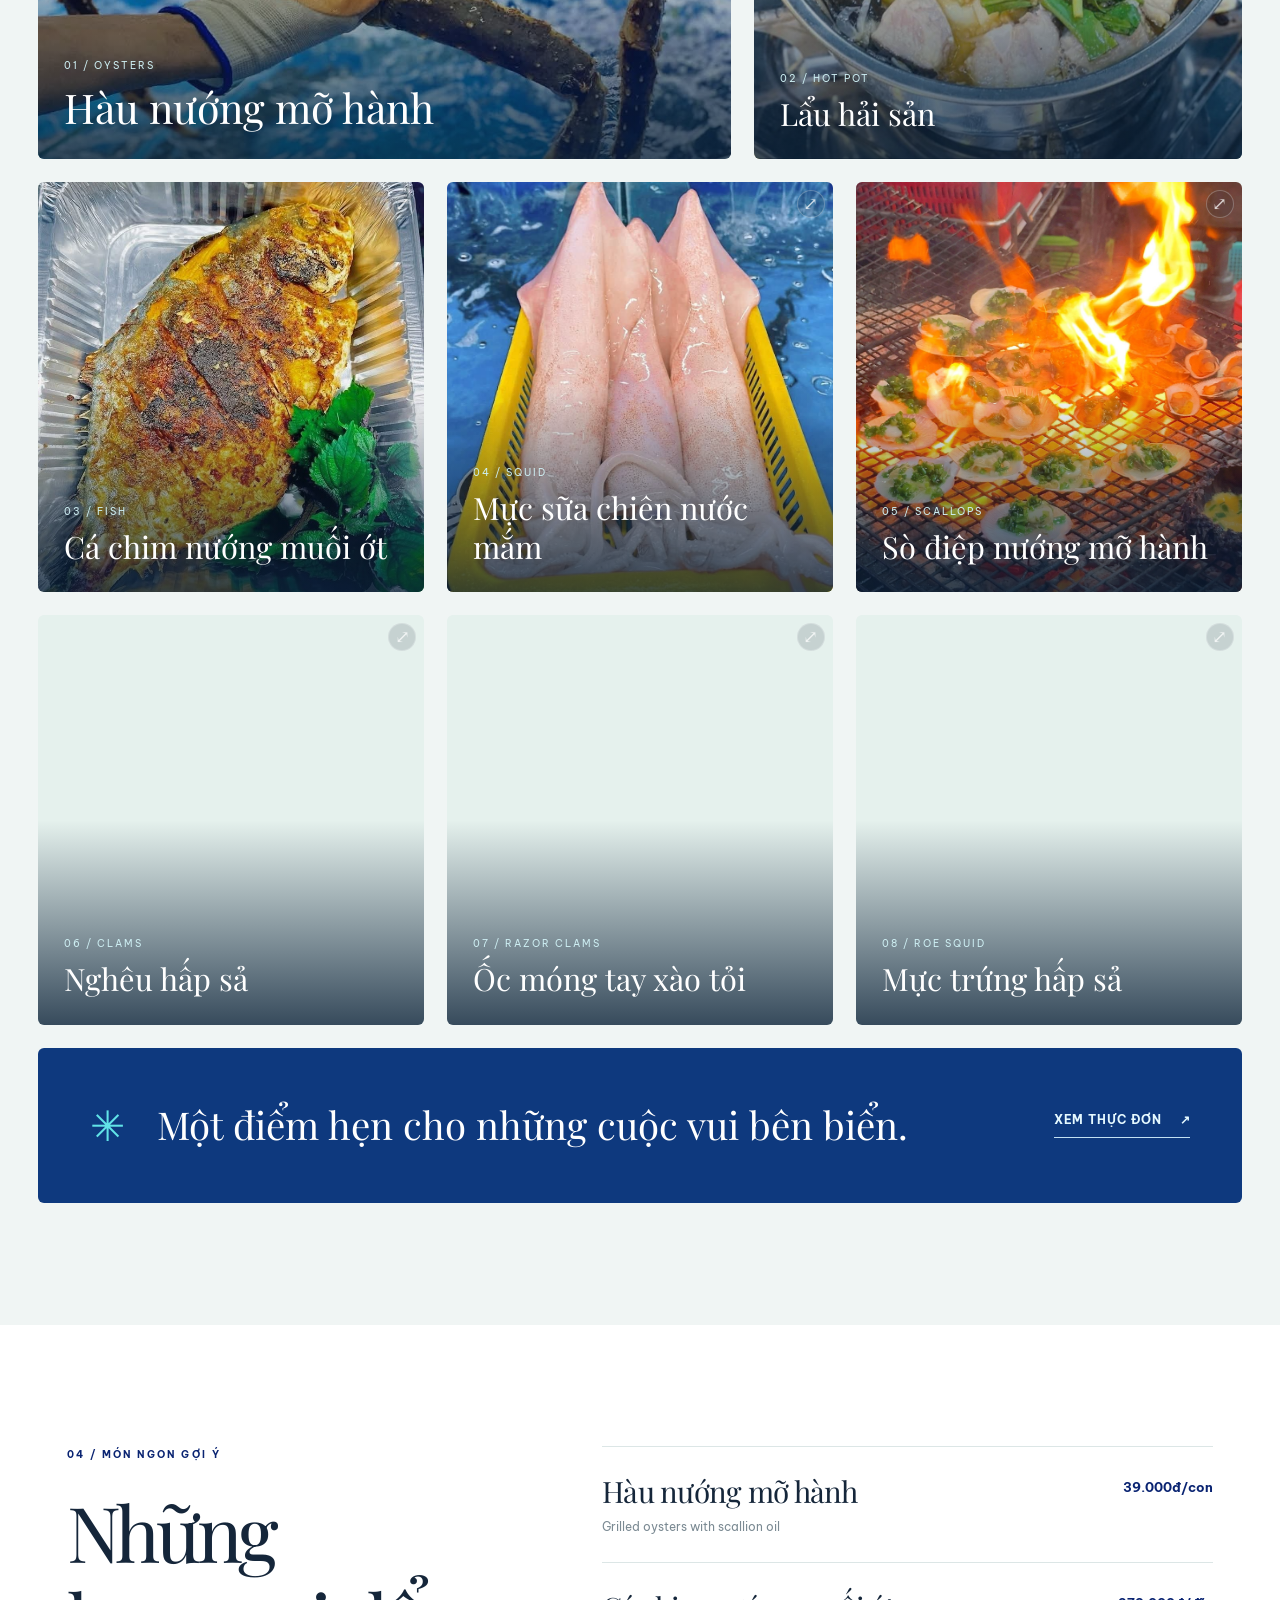
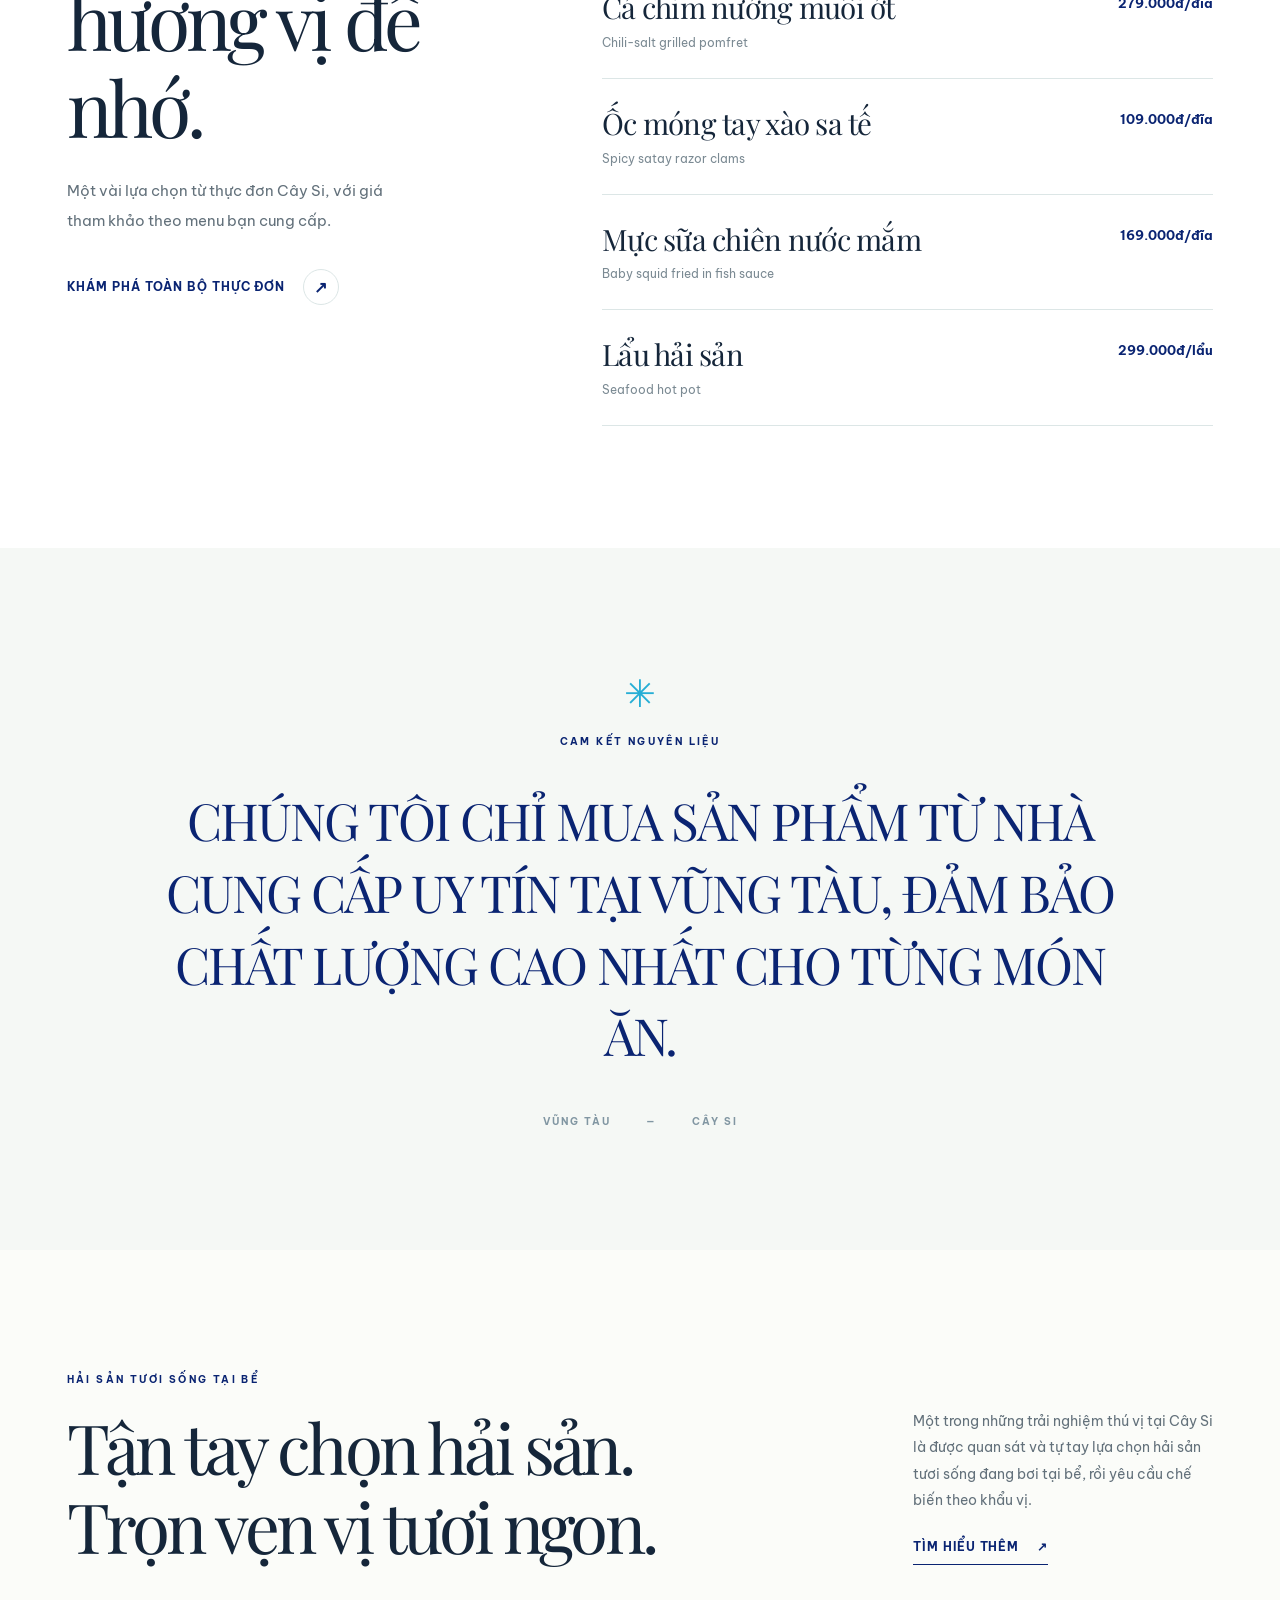
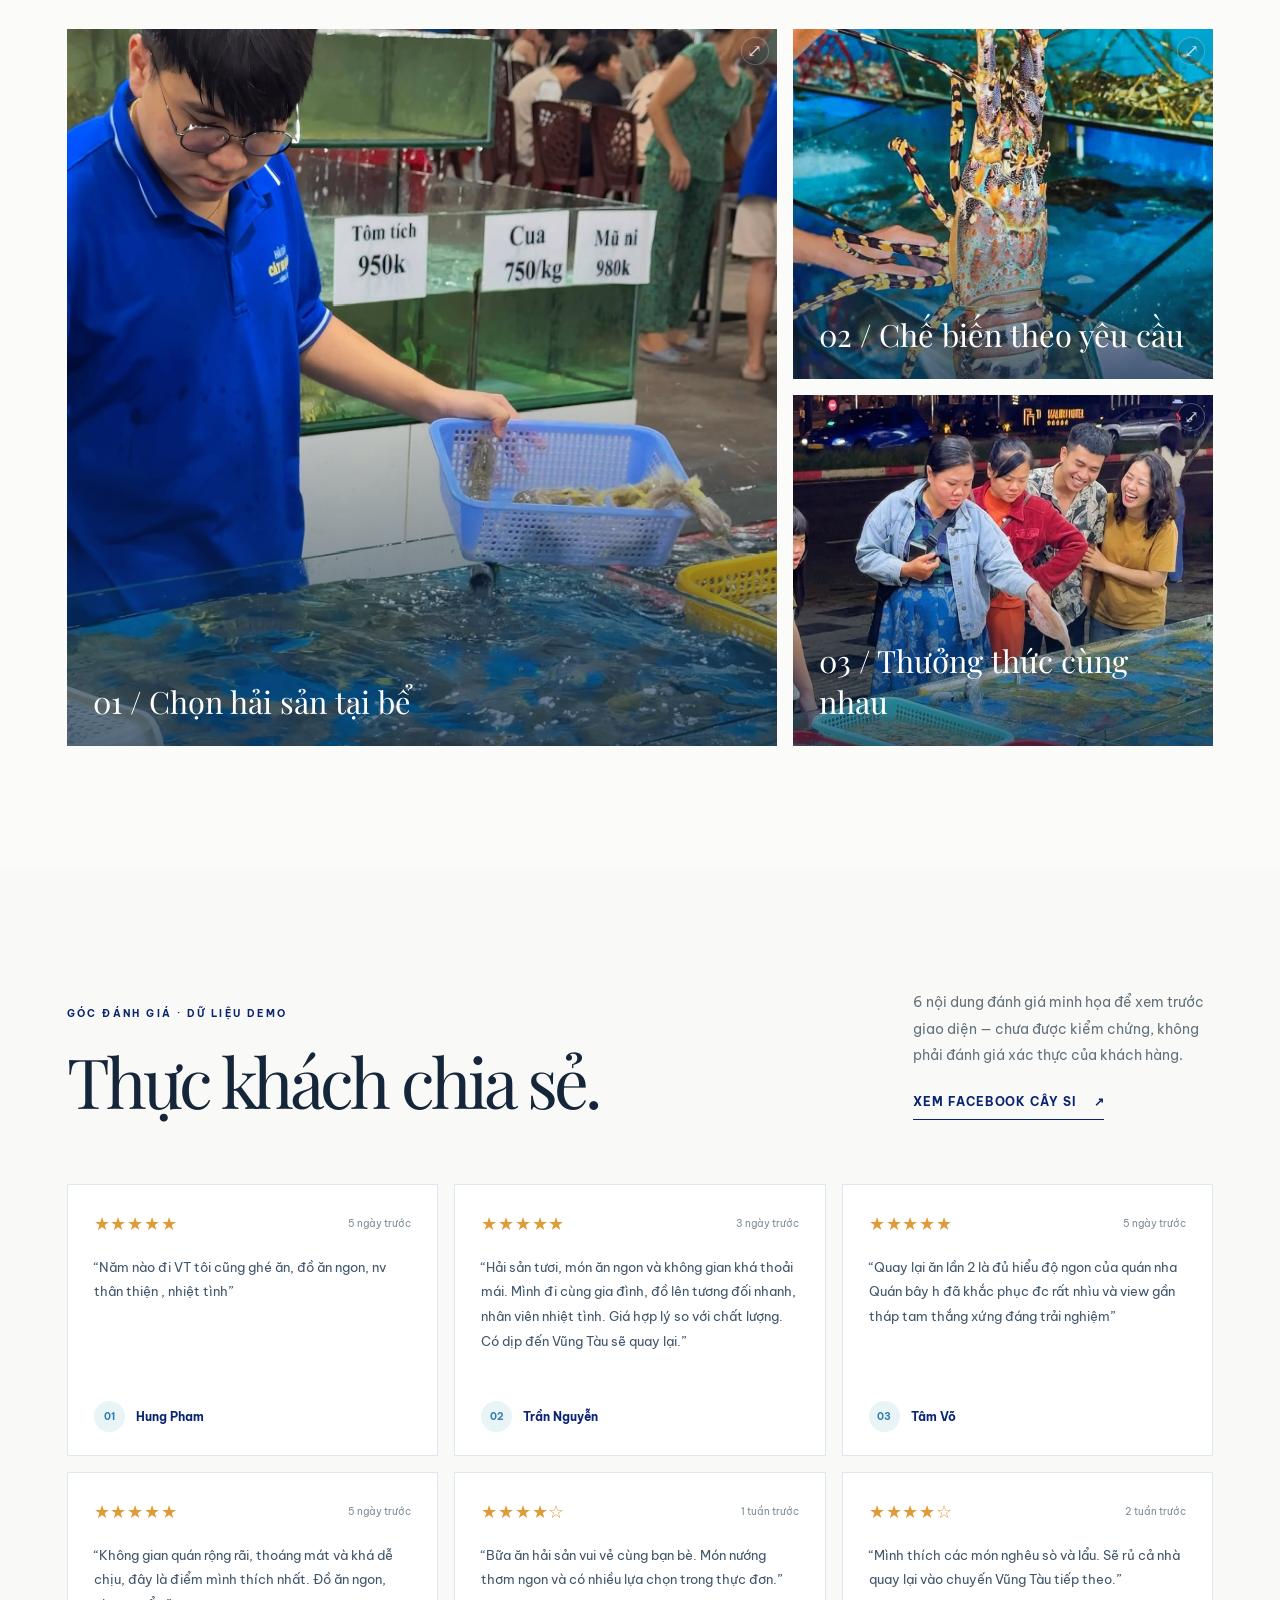
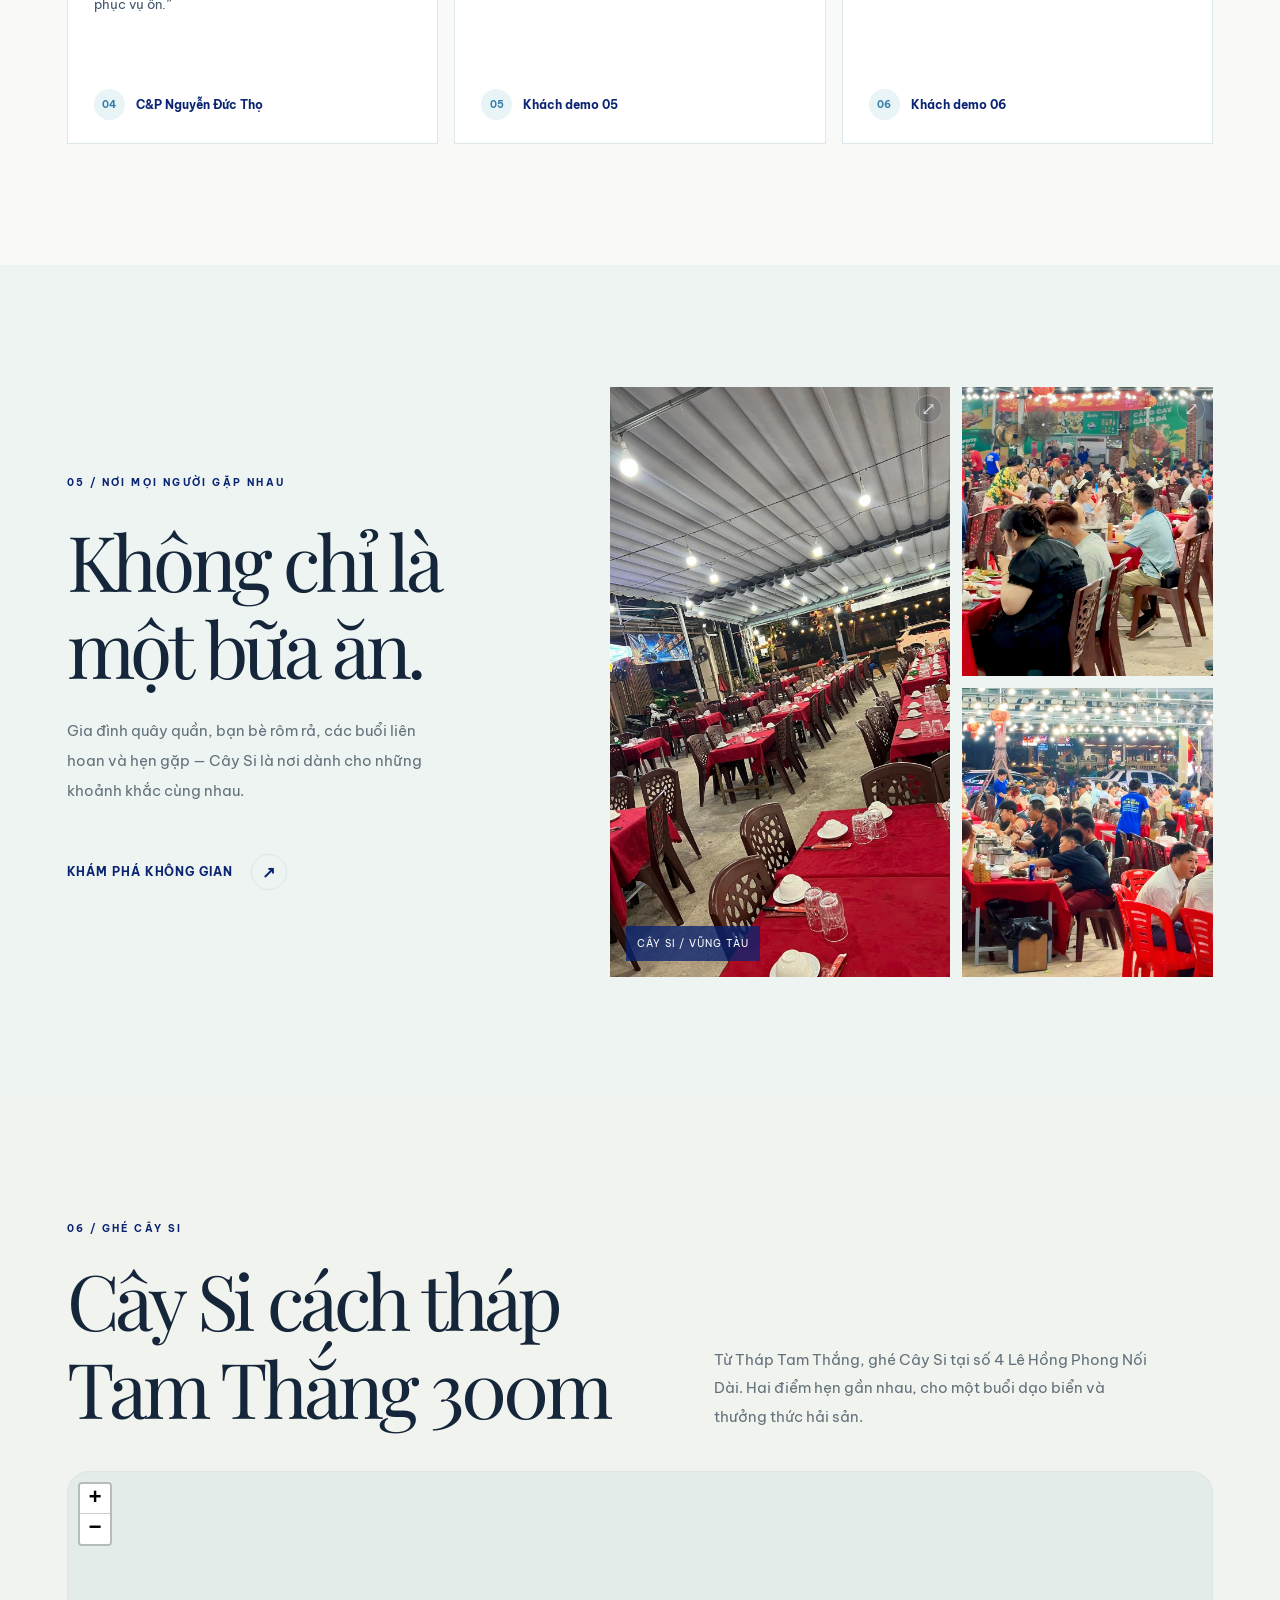
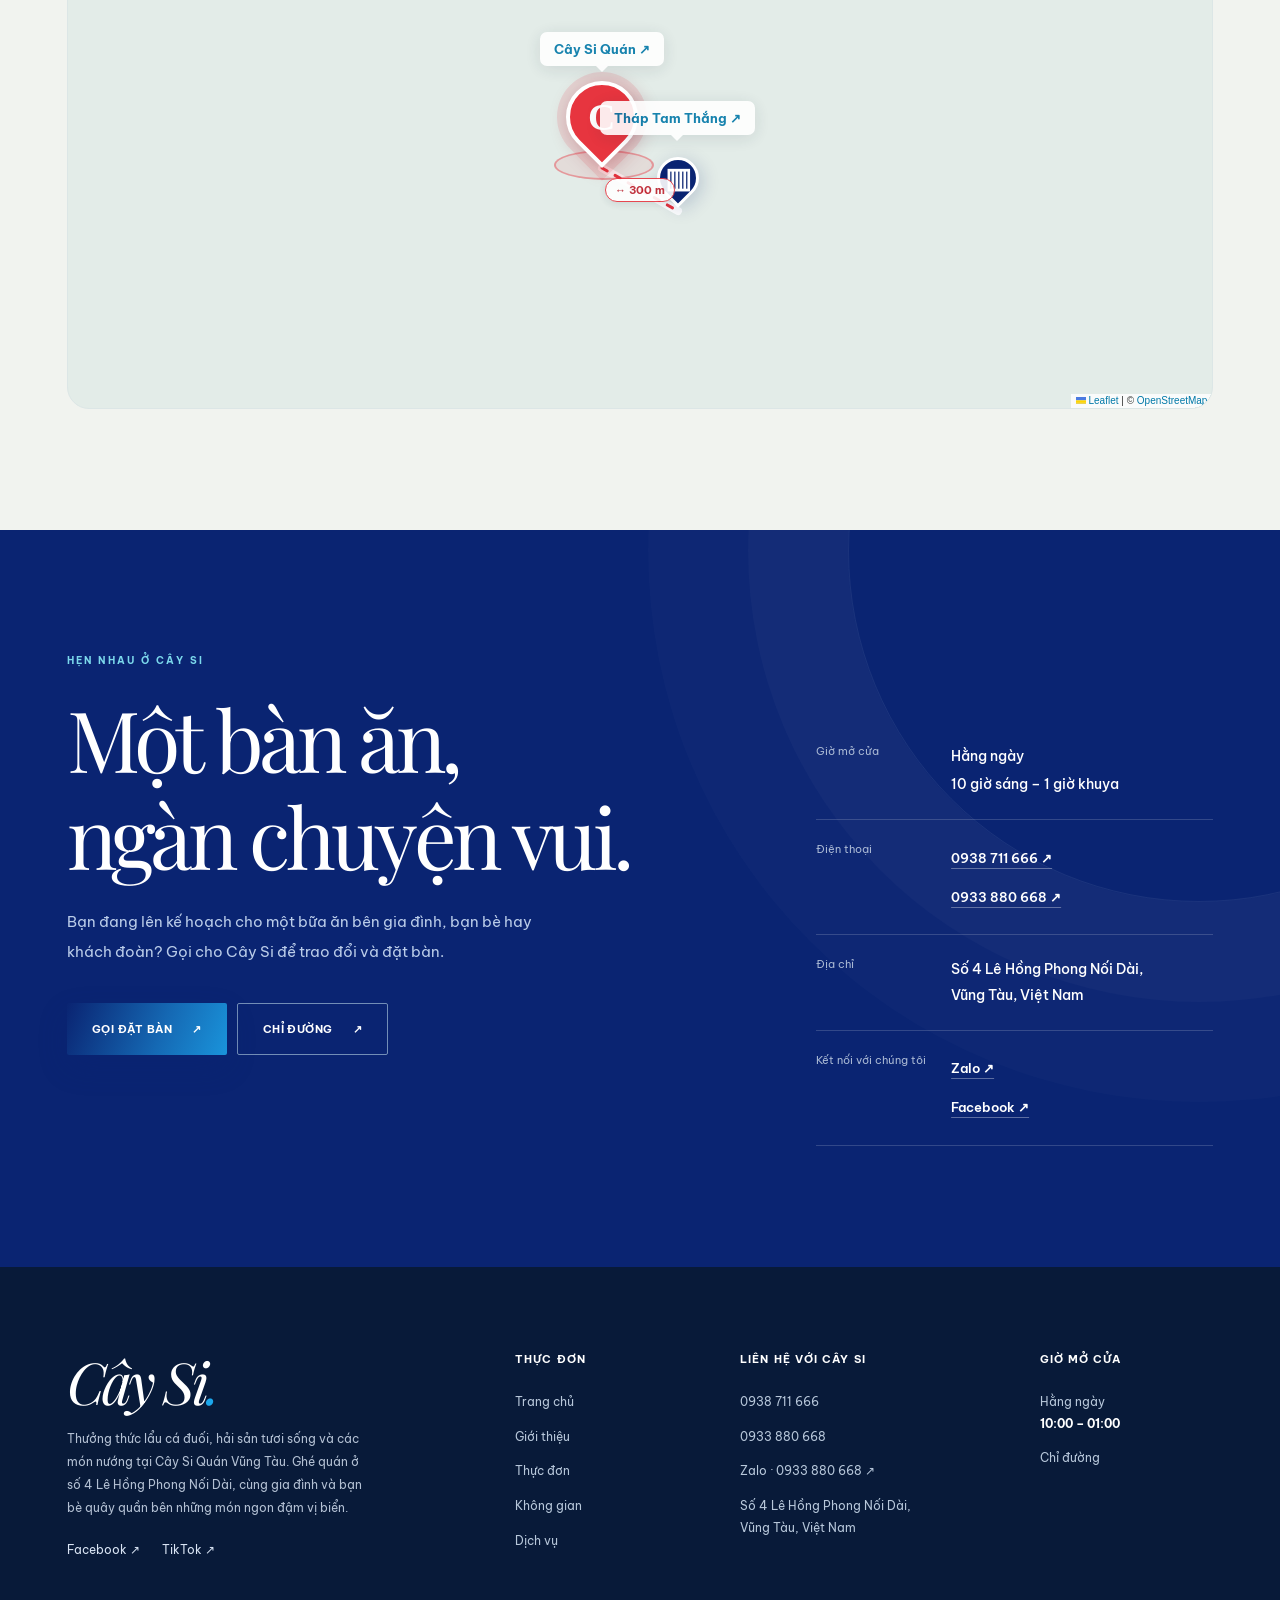
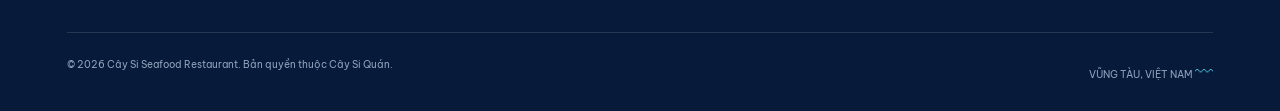
==== commit 530e8bca: "Fix feedback 1" ====
--- a/index.html
+++ b/index.html
@@ -14,39 +14,37 @@
     <meta name="apple-mobile-web-app-title" content="Cay Si" />
     <link rel="manifest" href="my-favicon/site.webmanifest" />
 
-    <meta
-        content="Thưởng thức hải sản tươi sống, món nướng, lẩu tại Cây Si Quán, số 4 Lê Hồng Phong Nối Dài, Vũng Tàu. Liên hệ đặt bàn: 0938711666."
-        name="description" />
-    <link rel="canonical" href="./" />
+    <meta content="Cây Si Quán Vũng Tàu phục vụ lẩu cá đuối, hải sản tươi sống và món nướng tại số 4 Lê Hồng Phong Nối Dài. Gọi 0938 711 666 đặt bàn." name="description" />
+    <link rel="canonical" href="https://caysiquanvungtau.com/" />
     <meta content="website" property="og:type" />
-    <meta content="./" property="og:url" />
+    <meta content="https://caysiquanvungtau.com/" property="og:url" />
     <meta content="Cây Si Seafood Vũng Tàu" property="og:site_name" />
-    <meta content="Hải Sản Cây Si Vũng Tàu | Hải Sản Tươi Sống &amp; Đặt Bàn" property="og:title" />
-    <meta
-        content="Thưởng thức hải sản tươi sống, món nướng, lẩu tại Cây Si Quán, số 4 Lê Hồng Phong Nối Dài, Vũng Tàu. Liên hệ đặt bàn: 0938711666."
-        property="og:description" />
+    <meta content="Cây Si Quán Vũng Tàu | Lẩu cá đuối &amp; Hải sản" property="og:title" />
+    <meta content="Cây Si Quán Vũng Tàu phục vụ lẩu cá đuối, hải sản tươi sống và món nướng tại số 4 Lê Hồng Phong Nối Dài. Gọi 0938 711 666 đặt bàn." property="og:description" />
     <meta content="vi_VN" property="og:locale" />
 
-    <meta content="my-favicon/web-app-manifest-512x512.png" property="og:image" />
-    <meta content="image/png" property="og:image:type" />
-    <meta content="512" property="og:image:width" />
-    <meta content="512" property="og:image:height" />
+    <meta content="/my-favicon/cover.jpg" property="og:image" />
+    <meta content="image/jpeg" property="og:image:type" />
+    <meta content="1506" property="og:image:width" />
+    <meta content="791" property="og:image:height" />
     <meta content="Cây Si" property="og:image:alt" />
     <meta name="twitter:card" content="summary_large_image" />
-    <meta name="twitter:title" content="Hải Sản Cây Si Vũng Tàu | Hải Sản Tươi Sống &amp; Đặt Bàn" />
-    <meta name="twitter:description" content="Thưởng thức hải sản tươi sống, món nướng, lẩu tại Cây Si Quán, số 4 Lê Hồng Phong Nối Dài, Vũng Tàu. Liên hệ đặt bàn: 0938711666." />
-    <meta name="twitter:image" content="my-favicon/web-app-manifest-512x512.png" />
+    <meta name="twitter:title" content="Cây Si Quán Vũng Tàu | Lẩu cá đuối &amp; Hải sản" />
+    <meta name="twitter:description" content="Cây Si Quán Vũng Tàu phục vụ lẩu cá đuối, hải sản tươi sống và món nướng tại số 4 Lê Hồng Phong Nối Dài. Gọi 0938 711 666 đặt bàn." />
+    <meta name="twitter:image" content="/my-favicon/cover.jpg" />
     <meta name="twitter:image:alt" content="Cây Si" />
-    <title>Hải Sản Cây Si Vũng Tàu | Hải Sản Tươi Sống &amp; Đặt Bàn</title>
+    <title>Cây Si Quán Vũng Tàu | Lẩu cá đuối &amp; Hải sản</title>
     <link href="https://fonts.googleapis.com" rel="preconnect" />
     <link crossorigin="" href="https://fonts.gstatic.com" rel="preconnect" />
     <link
         href="https://fonts.googleapis.com/css2?family=Be+Vietnam+Pro:wght@300;400;500;600;700&amp;family=Playfair+Display:ital,wght@0,400;0,500;0,600;1,400;1,500&amp;display=swap"
         rel="stylesheet" />
     <link href="css/vendor/lenis-1.3.23.css" rel="stylesheet" />
-    <link href="css/style.css?v=6.3" rel="stylesheet" />
+    <link href="css/vendor/leaflet-1.9.4.css" rel="stylesheet" />
+    <link href="css/style.css?v=6.6" rel="stylesheet" />
     <script
-        type="application/ld+json">{"@context": "https://schema.org", "@type": "Restaurant", "name": "Hải Sản Tươi Sống Vũng Tàu – Cây Si Quán", "description": "Nhà hàng hải sản tươi sống tại Vũng Tàu.", "servesCuisine": "Vietnamese Seafood", "telephone": "+84938711666", "address": {"@type": "PostalAddress", "streetAddress": "Số 4 Lê Hồng Phong Nối Dài", "addressLocality": "Vũng Tàu", "addressCountry": "VN"}, "sameAs": ["https://www.facebook.com/HaiSanTuoiSongVungTauCaySiQuan", "https://www.tiktok.com/@caysiquanvungtau"], "openingHours": "Mo-Su 10:00-01:00"}</script>
+        type="application/ld+json">{"@context":"https://schema.org","@type":"Restaurant","name":"Cây Si Quán Vũng Tàu","description":"Cây Si Quán phục vụ lẩu cá đuối và hải sản tươi sống tại Vũng Tàu.","servesCuisine":["Ẩm thực Việt Nam","Hải sản","Lẩu cá đuối"],"telephone":"+84938711666","address":{"@type":"PostalAddress","streetAddress":"Số 4 Lê Hồng Phong Nối Dài","addressLocality":"Vũng Tàu","addressCountry":"VN"},"sameAs":["https://www.facebook.com/HaiSanTuoiSongVungTauCaySiQuan","https://www.tiktok.com/@caysiquanvungtau"],"openingHours":"Mo-Su 10:00-01:00","alternateName":["Cây Si Quán","Cay Si Quan Vung Tau"],"url":"https://caysiquanvungtau.com/","menu":"https://caysiquanvungtau.com/menu/"}</script>
+    <script type="application/ld+json">{"@context":"https://schema.org","@type":"WebSite","name":"Cây Si Quán Vũng Tàu","alternateName":"Cay Si Quan Vung Tau","url":"https://caysiquanvungtau.com/","inLanguage":"vi-VN"}</script>
 </head>
 
 <body data-base="./" data-page="home">
@@ -58,15 +56,15 @@
                 <span class="brand-sub">SEAFOOD · VŨNG TÀU</span>
             </a>
             <nav aria-label="Main navigation" class="main-nav" id="main-nav"><a aria-current="page" class="is-active"
-                    data-i18n="navHome" href="./"></a><a class="" data-i18n="navAbout" href="./about/"></a><a class=""
-                    data-i18n="navMenu" href="./menu/"></a><a class="" data-i18n="navSpace" href="./space/"></a><a
-                    class="" data-i18n="navServices" href="./services/"></a></nav>
+                    data-i18n="navHome" href="./">Trang chủ</a><a class="" data-i18n="navAbout" href="./about/">Giới thiệu</a><a class=""
+                    data-i18n="navMenu" href="./menu/">Thực đơn</a><a class="" data-i18n="navSpace" href="./space/">Kh&#244;ng gian</a><a
+                    class="" data-i18n="navServices" href="./services/">Dịch vụ</a></nav>
             <div class="header-right">
                 <div aria-label="Language" class="language-switch" role="group"><button aria-pressed="true"
                         class="lang-btn is-active" data-lang="vi" type="button">VI</button><span
                         aria-hidden="true">/</span><button aria-pressed="false" class="lang-btn" data-lang="en"
                         type="button">EN</button></div>
-                <a class="header-book" href="tel:+84938711666"><span data-i18n="reserve">Liên hệ đặt bàn</span><span
+                <a class="header-book" href="tel:+84938711666"><span data-i18n="reserve">Gọi đặt b&#224;n</span><span
                         aria-hidden="true">↗</span></a>
                 <button aria-controls="main-nav" aria-expanded="false" aria-label="Open navigation" class="nav-toggle"
                     id="nav-toggle" type="button"><span></span><span></span></button>
@@ -79,18 +77,18 @@
                     class="ambient-lines"></span></div>
             <div class="container hero-grid">
                 <div class="hero-content">
-                    <p class="eyebrow hero-eyebrow" data-i18n="heroEyebrow">VŨNG TÀU · VIỆT NAM / HẢI SẢN TƯƠI SỐNG</p>
+                    <p class="eyebrow hero-eyebrow" data-i18n="heroEyebrow">VŨNG T&#192;U &#183; VIỆT NAM  /  HẢI SẢN TƯƠI SỐNG</p>
                     <h1>
-                        <span data-i18n="hero1">Một chút vị biển,</span>
-                        <em data-i18n="hero2">một trời niềm vui.</em>
+                        <span data-i18n="hero1">Hải sản Vũng Tàu</span>
+                        <em data-i18n="hero2">Cây Si Quán.</em>
                     </h1>
-                    <p class="hero-description" data-i18n="heroText"></p>
+                    <p class="hero-description" data-i18n="heroText">Thưởng thức lẩu c&#225; đuối, hải sản tươi sống v&#224; c&#225;c m&#243;n nướng tại C&#226;y Si Qu&#225;n Vũng T&#224;u. Gh&#233; qu&#225;n ở số 4 L&#234; Hồng Phong Nối D&#224;i, c&#249;ng gia đ&#236;nh v&#224; bạn b&#232; qu&#226;y quần b&#234;n những m&#243;n ngon đậm vị biển.</p>
                     <div class="hero-actions"><a class="btn btn-gradient" href="tel:+84938711666"><span
-                                data-i18n="reserve"></span> <span aria-hidden="true">↗</span></a><a
-                            class="btn btn-ghost" href="./menu/"><span data-i18n="explore"></span><span
+                                data-i18n="reserve">Gọi đặt b&#224;n</span> <span aria-hidden="true">↗</span></a><a
+                            class="btn btn-ghost" href="./menu/"><span data-i18n="explore">Xem thực đơn</span><span
                                 aria-hidden="true">→</span></a></div>
                     <div class="hero-bottom"><span class="fine-rule"></span><span
-                            data-i18n="heroFoot1"></span><b>✳</b><span data-i18n="heroFoot2"></span></div>
+                            data-i18n="heroFoot1">HẢI SẢN TƯƠI SỐNG</span><b>✳</b><span data-i18n="heroFoot2">CƠM &#183; LẨU &#183; NƯỚNG</span></div>
                 </div>
                 <div class="hero-visual">
                     <div class="hero-visual-frame"><img alt="Cua hoàng đế đặt trên đĩa inox, hình ảnh minh họa"
@@ -114,12 +112,13 @@
                             class="vertical-caption">CÂY SI · VŨNG TÀU / 01</span>
                     </div>
                     <div class="about-preview-copy">
-                        <p class="eyebrow" data-i18n="introLabel"></p>
-                        <h2 class="display-heading" data-i18n="introTitle"></h2>
+                        <p class="eyebrow" data-i18n="introLabel">01 / C&#194;U CHUYỆN C&#194;Y SI</p>
+                        <h2 class="display-heading" data-i18n="introTitle">Mộc mạc vị biển.
+Ấm &#225;p t&#236;nh th&#226;n.</h2>
                         <div aria-hidden="true" class="small-wave">〰〰〰</div>
-                        <p data-i18n="introP1"></p>
-                        <p data-i18n="introP2"></p><a class="editorial-link" href="./about/"><span
-                                data-i18n="learnMore"></span><span class="round-arrow">↗</span></a>
+                        <p data-i18n="introP1">Ở C&#226;y Si Qu&#225;n, hải sản Vũng T&#224;u được biến tấu th&#224;nh những m&#243;n ăn th&#226;n thuộc — từ h&#224;u nướng mỡ h&#224;nh, c&#225; nướng muối ớt đến lẩu c&#225; đuối măng chua n&#243;ng hổi.</p>
+                        <p data-i18n="introP2">Một bữa cơm gia đ&#236;nh, cuộc hẹn bạn b&#232; hay buổi gặp mặt đ&#244;ng vui — ch&#250;ng t&#244;i lu&#244;n mong bạn c&#243; một nơi để thưởng thức hương vị biển theo c&#225;ch thoải m&#225;i nhất.</p><a class="editorial-link" href="./about/"><span
+                                data-i18n="learnMore">T&#236;m hiểu th&#234;m</span><span class="round-arrow">↗</span></a>
                     </div>
                 </div>
             </div>
@@ -127,15 +126,16 @@
         <section class="crab-feature section-shell">
             <div class="container crab-feature-inner">
                 <div class="crab-title-block">
-                    <p class="eyebrow" data-i18n="crabEyebrow"></p>
-                    <h2 data-i18n="crabTitle"></h2>
+                    <p class="eyebrow" data-i18n="crabEyebrow">HƯƠNG VỊ BIỂN CẢ</p>
+                    <h2 data-i18n="crabTitle">Tinh t&#250;y
+từ đại dương.</h2>
                 </div>
                 <div aria-hidden="true" class="crab-deco">C<span>·</span>S</div><img
                     alt="Cua hoàng đế, hình minh họa tách nền" data-alt-en="Illustrative king crab"
                     data-alt-vi="Cua hoàng đế, hình minh họa tách nền" decoding="async" height="925" loading="lazy"
                     src="assets/kingcrabsection.png" width="1206" />
                 <div class="crab-foot">
-                    <p data-i18n="crabText"></p><span data-i18n="crabNote"></span>
+                    <p data-i18n="crabText">Từ m&#243;n hấp thanh ngọt đến nướng thơm lừng, mỗi c&#225;ch chế biến l&#224; một c&#225;ch cảm nhận biển cả.</p><span data-i18n="crabNote">TƯƠI SỐNG MỖI NG&#192;Y</span>
                 </div>
             </div>
         </section>
@@ -143,12 +143,12 @@
             <div class="container">
                 <div class="section-heading">
                     <div>
-                        <p class="eyebrow" data-i18n="categoryLabel"></p>
-                        <h2 class="section-title" data-i18n="categoryTitle"></h2>
+                        <p class="eyebrow" data-i18n="categoryLabel">02 / KH&#193;M PH&#193; HƯƠNG VỊ</p>
+                        <h2 class="section-title" data-i18n="categoryTitle">Biển cả tr&#234;n từng trang thực đơn.</h2>
                     </div>
                     <div class="heading-aside">
-                        <p data-i18n="categoryText"></p><a class="text-link" href="./menu/"><span
-                                data-i18n="viewAll"></span><span aria-hidden="true">↗</span></a>
+                        <p data-i18n="categoryText">Từ m&#243;n quen gần gũi đến hải sản cho những dịp đặc biệt. Chọn hương vị bạn y&#234;u th&#237;ch.</p><a class="text-link" href="./menu/"><span
+                                data-i18n="viewAll">Kh&#225;m ph&#225; to&#224;n bộ thực đơn</span><span aria-hidden="true">↗</span></a>
                     </div>
                 </div>
                 <div class="category-navigation"><a class="category-tile" href="./menu/#fish"><span
@@ -195,11 +195,11 @@
             <div class="container">
                 <div class="section-heading">
                     <div>
-                        <p class="eyebrow" data-i18n="galleryLabel"></p>
-                        <h2 class="section-title" data-i18n="galleryTitle"></h2>
+                        <p class="eyebrow" data-i18n="galleryLabel">03 / CẢM HỨNG TỪ BIỂN</p>
+                        <h2 class="section-title" data-i18n="galleryTitle">M&#243;n ngon gọi mời.</h2>
                     </div>
                     <div class="heading-aside">
-                        <p data-i18n="galleryText"></p>
+                        <p data-i18n="galleryText">Mỗi bữa ăn c&#243; một c&#226;u chuyện ri&#234;ng — bắt đầu bằng nguy&#234;n liệu tươi v&#224; một b&#224;n ăn đầy ắp tiếng cười.</p>
                     </div>
                 </div>
                 <div class="food-collage">
@@ -278,8 +278,8 @@
                                 sả</strong></figcaption>
                     </figure>
                     <div class="food-gallery-quote"><span aria-hidden="true">✳</span>
-                        <p data-i18n="introTag"></p><a class="editorial-link" href="./menu/"><span
-                                data-i18n="explore"></span> ↗</a>
+                        <p data-i18n="introTag">Một điểm hẹn cho những cuộc vui b&#234;n biển.</p><a class="editorial-link" href="./menu/"><span
+                                data-i18n="explore">Xem thực đơn</span> ↗</a>
                     </div>
                 </div>
             </div>
@@ -287,10 +287,10 @@
         <section class="featured-menu section-shell">
             <div class="container featured-menu-grid">
                 <div>
-                    <p class="eyebrow" data-i18n="menuLabel"></p>
-                    <h2 class="display-heading" data-i18n="menuTitle"></h2>
-                    <p class="section-copy" data-i18n="menuText"></p><a class="editorial-link" href="./menu/"><span
-                            data-i18n="viewAll"></span><span class="round-arrow">↗</span></a>
+                    <p class="eyebrow" data-i18n="menuLabel">04 / M&#211;N NGON GỢI &#221;</p>
+                    <h2 class="display-heading" data-i18n="menuTitle">Những hương vị để nhớ.</h2>
+                    <p class="section-copy" data-i18n="menuText">Một v&#224;i lựa chọn từ thực đơn C&#226;y Si, với gi&#225; tham khảo theo menu bạn cung cấp.</p><a class="editorial-link" href="./menu/"><span
+                            data-i18n="viewAll">Kh&#225;m ph&#225; to&#224;n bộ thực đơn</span><span class="round-arrow">↗</span></a>
                 </div>
                 <div class="featured-menu-items" id="featured-menu-items"></div>
             </div>
@@ -298,8 +298,8 @@
         <section class="quality-statement section-shell">
             <div class="container quality-inner">
                 <div class="quality-ornament">✳</div>
-                <p class="eyebrow" data-i18n="qualityLabel"></p>
-                <h2 data-i18n="qualityText"></h2>
+                <p class="eyebrow" data-i18n="qualityLabel">CAM KẾT NGUY&#202;N LIỆU</p>
+                <h2 data-i18n="qualityText">CH&#218;NG T&#212;I CHỈ MUA SẢN PHẨM TỪ NH&#192; CUNG CẤP UY T&#205;N TẠI VŨNG T&#192;U, ĐẢM BẢO CHẤT LƯỢNG CAO NHẤT CHO TỪNG M&#211;N ĂN.</h2>
                 <div class="quality-line"><span>VŨNG TÀU</span><span>—</span><span>CÂY SI</span></div>
             </div>
         </section>
@@ -307,14 +307,13 @@
             <div class="container">
                 <div class="section-heading">
                     <div>
-                        <p class="eyebrow" data-i18n="liveLabel">TRẢI NGHIỆM TẠI CÂY SI</p>
+                        <p class="eyebrow" data-i18n="liveLabel">HẢI SẢN TƯƠI SỐNG TẠI BỂ</p>
                         <h2 class="section-title" data-i18n="liveTitle">Hải sản đang bơi.<br />Chọn tại bể, ngon trên
                             bàn.</h2>
                     </div>
                     <div class="heading-aside">
-                        <p data-i18n="liveText">Tự tay chọn hải sản tươi sống tại bể, sau đó chế biến theo yêu cầu.</p>
-                        <a class="text-link" href="./about/#live-experience"><span data-i18n="learnMore">Khám phá
-                                thêm</span> ↗</a>
+                        <p data-i18n="liveText">Một trong những trải nghiệm th&#250; vị tại C&#226;y Si l&#224; được quan s&#225;t v&#224; tự tay lựa chọn hải sản tươi sống đang bơi tại bể, rồi y&#234;u cầu chế biến theo khẩu vị.</p>
+                        <a class="text-link" href="./about/#live-experience"><span data-i18n="learnMore">T&#236;m hiểu th&#234;m</span> ↗</a>
                     </div>
                 </div>
                 <div class="live-seafood-grid">
@@ -322,15 +321,15 @@
                             data-alt-en="Illustrative seafood image; not an actual tank photo"
                             data-alt-vi="Hình hải sản minh họa, chưa phải ảnh bể thực tế" loading="lazy"
                             src="assets/live_seafood_1.jpg" width="720" height="840" />
-                        <figcaption data-i18n="liveStep1">01 / Chọn hải sản tươi sống</figcaption>
+                        <figcaption data-i18n="liveStep1">01 / Chọn hải sản tại bể</figcaption>
                     </figure>
                     <figure><img alt="Hải sản minh họa" data-alt-i18n="galleryAlt" loading="lazy"
                             src="assets/live_seafood_2.jpg" width="720" height="840" />
-                        <figcaption data-i18n="liveStep2">02 / Chế biến theo yêu cầu</figcaption>
+                        <figcaption data-i18n="liveStep2">02 / Chế biến theo y&#234;u cầu</figcaption>
                     </figure>
                     <figure><img alt="Lẩu minh họa" data-alt-i18n="galleryAlt" loading="lazy" 
                         src="assets/live_seafood_3.jpg" width="720" height="840" />
-                        <figcaption data-i18n="liveStep3">03 / Thưởng thức cùng nhau</figcaption>
+                        <figcaption data-i18n="liveStep3">03 / Thưởng thức c&#249;ng nhau</figcaption>
                     </figure>
                 </div>
             </div>
@@ -339,14 +338,13 @@
             <div class="container">
                 <div class="section-heading">
                     <div>
-                        <p class="eyebrow" data-i18n="reviewLabel"></p>
-                        <h2 class="section-title" data-i18n="reviewTitle"></h2>
+                        <p class="eyebrow" data-i18n="reviewLabel">G&#211;C Đ&#193;NH GI&#193; &#183; DỮ LIỆU DEMO</p>
+                        <h2 class="section-title" data-i18n="reviewTitle">Thực kh&#225;ch chia sẻ.</h2>
                     </div>
                     <div class="heading-aside">
-                        <p data-i18n="reviewDemoDisclosure">Đánh giá minh họa phục vụ thiết kế, chưa được xác minh.
-                            Không đại diện cho phản hồi khách hàng thực tế.</p><a class="text-link"
+                        <p data-i18n="reviewDemoDisclosure">6 nội dung đ&#225;nh gi&#225; minh họa để xem trước giao diện — chưa được kiểm chứng, kh&#244;ng phải đ&#225;nh gi&#225; x&#225;c thực của kh&#225;ch h&#224;ng.</p><a class="text-link"
                             href="https://www.facebook.com/HaiSanTuoiSongVungTauCaySiQuan" rel="noopener noreferrer"
-                            target="_blank"><span data-i18n="reviewsLink"></span> ↗</a>
+                            target="_blank"><span data-i18n="reviewsLink">Xem Facebook C&#226;y Si</span> ↗</a>
                     </div>
                 </div>
                 <div class="review-cards">
@@ -405,11 +403,11 @@
         <section class="space-preview section-shell">
             <div class="container space-preview-grid">
                 <div class="space-preview-content">
-                    <p class="eyebrow" data-i18n="spaceLabel"></p>
-                    <h2 class="display-heading" data-i18n="spaceTitle"></h2>
-                    <p data-i18n="spaceText"></p>
+                    <p class="eyebrow" data-i18n="spaceLabel">05 / NƠI MỌI NGƯỜI GẶP NHAU</p>
+                    <h2 class="display-heading" data-i18n="spaceTitle">Kh&#244;ng chỉ l&#224; một bữa ăn.</h2>
+                    <p data-i18n="spaceText">Gia đ&#236;nh qu&#226;y quần, bạn b&#232; r&#244;m rả, c&#225;c buổi li&#234;n hoan v&#224; hẹn gặp — C&#226;y Si l&#224; nơi d&#224;nh cho những khoảnh khắc c&#249;ng nhau.</p>
                     <a class="editorial-link"
-                        href="./space/"><span data-i18n="discoverSpace"></span><span class="round-arrow">↗</span></a>
+                        href="./space/"><span data-i18n="discoverSpace">Kh&#225;m ph&#225; kh&#244;ng gian</span><span class="round-arrow">↗</span></a>
                 </div>
                 <div class="space-preview-images">
                     <figure class="space-preview-shot shot-primary">
@@ -426,31 +424,45 @@
                 </div>
             </div>
         </section>
+        <section class="location-section section-shell" id="location" aria-labelledby="location-title">
+            <div class="container">
+                <div class="location-heading">
+                    <div>
+                        <p class="eyebrow" data-i18n="locationLabel">06 / GHÉ CÂY SI</p>
+                        <h2 class="display-heading" id="location-title" data-i18n="locationTitle">Cây Si cách tháp Tam Thắng 300m</h2>
+                    </div>
+                    <p data-i18n="locationText">Từ Tháp Tam Thắng, ghé Cây Si tại số 4 Lê Hồng Phong Nối Dài. Hai điểm hẹn gần nhau, cho một buổi dạo biển và thưởng thức hải sản.</p>
+                </div>
+                <div class="location-map" id="restaurant-map" role="region" aria-label="Cây Si Quán & Tháp Tam Thắng" data-lenis-prevent>
+                    <p class="location-fallback"><a href="https://maps.app.goo.gl/CpoA21k35gx5jTNG6" target="_blank" rel="noopener noreferrer" data-i18n="locationFallback">Xem vị trí Cây Si trên Google Maps ↗</a></p>
+                </div>
+            </div>
+        </section>
         <section class="contact-section section-shell" id="contact">
             <div class="container contact-layout">
                 <div>
-                    <p class="eyebrow on-dark" data-i18n="contactLabel"></p>
-                    <h2 data-i18n="contactTitle">Một bàn ăn,
-                        ngàn chuyện vui.</h2>
-                    <p data-i18n="contactText"></p>
+                    <p class="eyebrow on-dark" data-i18n="contactLabel">HẸN NHAU Ở C&#194;Y SI</p>
+                    <h2 data-i18n="contactTitle">Một b&#224;n ăn,
+ng&#224;n chuyện vui.</h2>
+                    <p data-i18n="contactText">Bạn đang l&#234;n kế hoạch cho một bữa ăn b&#234;n gia đ&#236;nh, bạn b&#232; hay kh&#225;ch đo&#224;n? Gọi cho C&#226;y Si để trao đổi v&#224; đặt b&#224;n.</p>
                     <div class="contact-actions"><a class="btn btn-gradient" href="tel:+84938711666"><span
-                                data-i18n="callNow"></span><span aria-hidden="true">↗</span></a><a
+                                data-i18n="callNow">Gọi đặt b&#224;n</span><span aria-hidden="true">↗</span></a><a
                             class="btn btn-light-outline"
-                            href="https://www.google.com/maps/search/?api=1&amp;query=4%20Le%20Hong%20Phong%20Noi%20Dai%2C%20Vung%20Tau"
-                            rel="noopener noreferrer" target="_blank"><span data-i18n="directions"></span><span
+                            href="https://maps.app.goo.gl/CpoA21k35gx5jTNG6"
+                            rel="noopener noreferrer" target="_blank"><span data-i18n="directions">Chỉ đường</span><span
                                 aria-hidden="true">↗</span></a></div>
                 </div>
                 <div class="contact-info">
                     <div class="contact-info-row"><span data-i18n="hours">Giờ mở cửa</span><strong><span
-                                data-i18n="everyday">Hằng ngày</span><span class="hours-display"
-                                data-i18n="openingTime">10 giờ sáng – 1 giờ khuya</span></strong></div>
+                                data-i18n="everyday">Hằng ng&#224;y</span><span class="hours-display"
+                                data-i18n="openingTime">10 giờ s&#225;ng – 1 giờ khuya</span></strong></div>
                     <div class="contact-info-row"><span data-i18n="phone">Điện thoại</span>
                         <div class="contact-link-stack"><a href="tel:+84938711666">0938 711 666 ↗</a><a
                                 href="tel:+84933880668">0933 880 668 ↗</a></div>
                     </div>
                     <div class="contact-info-row"><span data-i18n="address">Địa chỉ</span><strong>Số 4 Lê Hồng Phong Nối
                             Dài,<br />Vũng Tàu, Việt Nam</strong></div>
-                    <div class="contact-info-row"><span data-i18n="social">Kết nối với chúng tôi</span>
+                    <div class="contact-info-row"><span data-i18n="social">Kết nối với ch&#250;ng t&#244;i</span>
                         <div class="contact-link-stack"><a href="https://zalo.me/0933880668" rel="noopener noreferrer"
                                 target="_blank">Zalo ↗</a><a
                                 href="https://www.facebook.com/HaiSanTuoiSongVungTauCaySiQuan" rel="noopener noreferrer"
@@ -464,34 +476,33 @@
         <div class="container">
             <div class="footer-top">
                 <div class="footer-brand"><a class="footer-logo" href="./">Cây Si<span>.</span></a>
-                    <p data-i18n="heroText">Hải sản tươi sống, món ngon đậm vị biển và những bữa gặp gỡ thật trọn vẹn.
-                    </p>
+                    <p data-i18n="heroText">Thưởng thức lẩu c&#225; đuối, hải sản tươi sống v&#224; c&#225;c m&#243;n nướng tại C&#226;y Si Qu&#225;n Vũng T&#224;u. Gh&#233; qu&#225;n ở số 4 L&#234; Hồng Phong Nối D&#224;i, c&#249;ng gia đ&#236;nh v&#224; bạn b&#232; qu&#226;y quần b&#234;n những m&#243;n ngon đậm vị biển.</p>
                     <div class="footer-social"><a href="https://www.facebook.com/HaiSanTuoiSongVungTauCaySiQuan"
                             rel="noopener noreferrer" target="_blank">Facebook ↗</a><a
                             href="https://www.tiktok.com/@caysiquanvungtau" rel="noopener noreferrer"
                             target="_blank">TikTok ↗</a></div>
                 </div>
                 <div class="footer-col">
-                    <h3 data-i18n="navMenu">Thực đơn</h3><a data-i18n="navHome" href="./"></a><a data-i18n="navAbout"
-                        href="./about/"></a><a data-i18n="navMenu" href="./menu/"></a><a data-i18n="navSpace"
-                        href="./space/"></a><a data-i18n="navServices" href="./services/"></a>
+                    <h3 data-i18n="navMenu">Thực đơn</h3><a data-i18n="navHome" href="./">Trang chủ</a><a data-i18n="navAbout"
+                        href="./about/">Giới thiệu</a><a data-i18n="navMenu" href="./menu/">Thực đơn</a><a data-i18n="navSpace"
+                        href="./space/">Kh&#244;ng gian</a><a data-i18n="navServices" href="./services/">Dịch vụ</a>
                 </div>
                 <div class="footer-col">
-                    <h3 data-i18n="contactUs">Liên hệ với Cây Si</h3><a href="tel:+84938711666">0938 711 666</a><a
+                    <h3 data-i18n="contactUs">Li&#234;n hệ với C&#226;y Si</h3><a href="tel:+84938711666">0938 711 666</a><a
                         href="tel:+84933880668">0933 880 668</a><a href="https://zalo.me/0933880668"
                         rel="noopener noreferrer" target="_blank">Zalo · 0933 880 668 ↗</a>
                     <p>Số 4 Lê Hồng Phong Nối Dài,<br />Vũng Tàu, Việt Nam</p>
                 </div>
                 <div class="footer-col">
                     <h3 data-i18n="hours">Giờ mở cửa</h3>
-                    <p><span data-i18n="everyday">Hằng ngày</span><br /><strong>10:00 – 01:00</strong></p><a
+                    <p><span data-i18n="everyday">Hằng ng&#224;y</span><br /><strong>10:00 – 01:00</strong></p><a
                         data-i18n="directions"
-                        href="https://www.google.com/maps/search/?api=1&amp;query=4%20Le%20Hong%20Phong%20Noi%20Dai%2C%20Vung%20Tau"
+                        href="https://maps.app.goo.gl/CpoA21k35gx5jTNG6"
                         rel="noopener noreferrer" target="_blank">Chỉ đường</a>
                 </div>
             </div>
             <div class="footer-bottom"><span>© <span id="year">2026</span> Cây Si Seafood Restaurant. <span
-                        data-i18n="rights">Bản quyền thuộc Cây Si Quán.</span></span><span>VŨNG TÀU, VIỆT NAM <span
+                        data-i18n="rights">Bản quyền thuộc C&#226;y Si Qu&#225;n.</span></span><span>VŨNG TÀU, VIỆT NAM <span
                         class="mini-wave">〰</span></span></div>
         </div>
     </footer>
@@ -509,6 +520,8 @@
             target="_blank"><span class="float-icon">f</span><span class="float-label">Facebook</span></a>
     </div>
     <script defer="" src="./js/i18n.js"></script>
+    <script defer src="./js/vendor/leaflet-1.9.4.js"></script>
+    <script defer src="./js/location-map.js?v=3"></script>
     <script defer="" src="./js/menu-data.js"></script>
     <script defer="" src="./js/vendor/lenis-1.3.23.min.js"></script>
     <script defer="" src="./js/scroll.js?v=6.4"></script>
@@ -516,4 +529,4 @@
     <script defer="" src="./js/motion.js?v=6.2"></script>
 </body>
 
-</html>+</html>
--- a/css/vendor/leaflet-1.9.4.css
+++ b/css/vendor/leaflet-1.9.4.css
@@ -0,0 +1,661 @@
+/* required styles */
+
+.leaflet-pane,
+.leaflet-tile,
+.leaflet-marker-icon,
+.leaflet-marker-shadow,
+.leaflet-tile-container,
+.leaflet-pane > svg,
+.leaflet-pane > canvas,
+.leaflet-zoom-box,
+.leaflet-image-layer,
+.leaflet-layer {
+	position: absolute;
+	left: 0;
+	top: 0;
+	}
+.leaflet-container {
+	overflow: hidden;
+	}
+.leaflet-tile,
+.leaflet-marker-icon,
+.leaflet-marker-shadow {
+	-webkit-user-select: none;
+	   -moz-user-select: none;
+	        user-select: none;
+	  -webkit-user-drag: none;
+	}
+/* Prevents IE11 from highlighting tiles in blue */
+.leaflet-tile::selection {
+	background: transparent;
+}
+/* Safari renders non-retina tile on retina better with this, but Chrome is worse */
+.leaflet-safari .leaflet-tile {
+	image-rendering: -webkit-optimize-contrast;
+	}
+/* hack that prevents hw layers "stretching" when loading new tiles */
+.leaflet-safari .leaflet-tile-container {
+	width: 1600px;
+	height: 1600px;
+	-webkit-transform-origin: 0 0;
+	}
+.leaflet-marker-icon,
+.leaflet-marker-shadow {
+	display: block;
+	}
+/* .leaflet-container svg: reset svg max-width decleration shipped in Joomla! (joomla.org) 3.x */
+/* .leaflet-container img: map is broken in FF if you have max-width: 100% on tiles */
+.leaflet-container .leaflet-overlay-pane svg {
+	max-width: none !important;
+	max-height: none !important;
+	}
+.leaflet-container .leaflet-marker-pane img,
+.leaflet-container .leaflet-shadow-pane img,
+.leaflet-container .leaflet-tile-pane img,
+.leaflet-container img.leaflet-image-layer,
+.leaflet-container .leaflet-tile {
+	max-width: none !important;
+	max-height: none !important;
+	width: auto;
+	padding: 0;
+	}
+
+.leaflet-container img.leaflet-tile {
+	/* See: https://bugs.chromium.org/p/chromium/issues/detail?id=600120 */
+	mix-blend-mode: plus-lighter;
+}
+
+.leaflet-container.leaflet-touch-zoom {
+	-ms-touch-action: pan-x pan-y;
+	touch-action: pan-x pan-y;
+	}
+.leaflet-container.leaflet-touch-drag {
+	-ms-touch-action: pinch-zoom;
+	/* Fallback for FF which doesn't support pinch-zoom */
+	touch-action: none;
+	touch-action: pinch-zoom;
+}
+.leaflet-container.leaflet-touch-drag.leaflet-touch-zoom {
+	-ms-touch-action: none;
+	touch-action: none;
+}
+.leaflet-container {
+	-webkit-tap-highlight-color: transparent;
+}
+.leaflet-container a {
+	-webkit-tap-highlight-color: rgba(51, 181, 229, 0.4);
+}
+.leaflet-tile {
+	filter: inherit;
+	visibility: hidden;
+	}
+.leaflet-tile-loaded {
+	visibility: inherit;
+	}
+.leaflet-zoom-box {
+	width: 0;
+	height: 0;
+	-moz-box-sizing: border-box;
+	     box-sizing: border-box;
+	z-index: 800;
+	}
+/* workaround for https://bugzilla.mozilla.org/show_bug.cgi?id=888319 */
+.leaflet-overlay-pane svg {
+	-moz-user-select: none;
+	}
+
+.leaflet-pane         { z-index: 400; }
+
+.leaflet-tile-pane    { z-index: 200; }
+.leaflet-overlay-pane { z-index: 400; }
+.leaflet-shadow-pane  { z-index: 500; }
+.leaflet-marker-pane  { z-index: 600; }
+.leaflet-tooltip-pane   { z-index: 650; }
+.leaflet-popup-pane   { z-index: 700; }
+
+.leaflet-map-pane canvas { z-index: 100; }
+.leaflet-map-pane svg    { z-index: 200; }
+
+.leaflet-vml-shape {
+	width: 1px;
+	height: 1px;
+	}
+.lvml {
+	behavior: url(#default#VML);
+	display: inline-block;
+	position: absolute;
+	}
+
+
+/* control positioning */
+
+.leaflet-control {
+	position: relative;
+	z-index: 800;
+	pointer-events: visiblePainted; /* IE 9-10 doesn't have auto */
+	pointer-events: auto;
+	}
+.leaflet-top,
+.leaflet-bottom {
+	position: absolute;
+	z-index: 1000;
+	pointer-events: none;
+	}
+.leaflet-top {
+	top: 0;
+	}
+.leaflet-right {
+	right: 0;
+	}
+.leaflet-bottom {
+	bottom: 0;
+	}
+.leaflet-left {
+	left: 0;
+	}
+.leaflet-control {
+	float: left;
+	clear: both;
+	}
+.leaflet-right .leaflet-control {
+	float: right;
+	}
+.leaflet-top .leaflet-control {
+	margin-top: 10px;
+	}
+.leaflet-bottom .leaflet-control {
+	margin-bottom: 10px;
+	}
+.leaflet-left .leaflet-control {
+	margin-left: 10px;
+	}
+.leaflet-right .leaflet-control {
+	margin-right: 10px;
+	}
+
+
+/* zoom and fade animations */
+
+.leaflet-fade-anim .leaflet-popup {
+	opacity: 0;
+	-webkit-transition: opacity 0.2s linear;
+	   -moz-transition: opacity 0.2s linear;
+	        transition: opacity 0.2s linear;
+	}
+.leaflet-fade-anim .leaflet-map-pane .leaflet-popup {
+	opacity: 1;
+	}
+.leaflet-zoom-animated {
+	-webkit-transform-origin: 0 0;
+	    -ms-transform-origin: 0 0;
+	        transform-origin: 0 0;
+	}
+svg.leaflet-zoom-animated {
+	will-change: transform;
+}
+
+.leaflet-zoom-anim .leaflet-zoom-animated {
+	-webkit-transition: -webkit-transform 0.25s cubic-bezier(0,0,0.25,1);
+	   -moz-transition:    -moz-transform 0.25s cubic-bezier(0,0,0.25,1);
+	        transition:         transform 0.25s cubic-bezier(0,0,0.25,1);
+	}
+.leaflet-zoom-anim .leaflet-tile,
+.leaflet-pan-anim .leaflet-tile {
+	-webkit-transition: none;
+	   -moz-transition: none;
+	        transition: none;
+	}
+
+.leaflet-zoom-anim .leaflet-zoom-hide {
+	visibility: hidden;
+	}
+
+
+/* cursors */
+
+.leaflet-interactive {
+	cursor: pointer;
+	}
+.leaflet-grab {
+	cursor: -webkit-grab;
+	cursor:    -moz-grab;
+	cursor:         grab;
+	}
+.leaflet-crosshair,
+.leaflet-crosshair .leaflet-interactive {
+	cursor: crosshair;
+	}
+.leaflet-popup-pane,
+.leaflet-control {
+	cursor: auto;
+	}
+.leaflet-dragging .leaflet-grab,
+.leaflet-dragging .leaflet-grab .leaflet-interactive,
+.leaflet-dragging .leaflet-marker-draggable {
+	cursor: move;
+	cursor: -webkit-grabbing;
+	cursor:    -moz-grabbing;
+	cursor:         grabbing;
+	}
+
+/* marker & overlays interactivity */
+.leaflet-marker-icon,
+.leaflet-marker-shadow,
+.leaflet-image-layer,
+.leaflet-pane > svg path,
+.leaflet-tile-container {
+	pointer-events: none;
+	}
+
+.leaflet-marker-icon.leaflet-interactive,
+.leaflet-image-layer.leaflet-interactive,
+.leaflet-pane > svg path.leaflet-interactive,
+svg.leaflet-image-layer.leaflet-interactive path {
+	pointer-events: visiblePainted; /* IE 9-10 doesn't have auto */
+	pointer-events: auto;
+	}
+
+/* visual tweaks */
+
+.leaflet-container {
+	background: #ddd;
+	outline-offset: 1px;
+	}
+.leaflet-container a {
+	color: #0078A8;
+	}
+.leaflet-zoom-box {
+	border: 2px dotted #38f;
+	background: rgba(255,255,255,0.5);
+	}
+
+
+/* general typography */
+.leaflet-container {
+	font-family: "Helvetica Neue", Arial, Helvetica, sans-serif;
+	font-size: 12px;
+	font-size: 0.75rem;
+	line-height: 1.5;
+	}
+
+
+/* general toolbar styles */
+
+.leaflet-bar {
+	box-shadow: 0 1px 5px rgba(0,0,0,0.65);
+	border-radius: 4px;
+	}
+.leaflet-bar a {
+	background-color: #fff;
+	border-bottom: 1px solid #ccc;
+	width: 26px;
+	height: 26px;
+	line-height: 26px;
+	display: block;
+	text-align: center;
+	text-decoration: none;
+	color: black;
+	}
+.leaflet-bar a,
+.leaflet-control-layers-toggle {
+	background-position: 50% 50%;
+	background-repeat: no-repeat;
+	display: block;
+	}
+.leaflet-bar a:hover,
+.leaflet-bar a:focus {
+	background-color: #f4f4f4;
+	}
+.leaflet-bar a:first-child {
+	border-top-left-radius: 4px;
+	border-top-right-radius: 4px;
+	}
+.leaflet-bar a:last-child {
+	border-bottom-left-radius: 4px;
+	border-bottom-right-radius: 4px;
+	border-bottom: none;
+	}
+.leaflet-bar a.leaflet-disabled {
+	cursor: default;
+	background-color: #f4f4f4;
+	color: #bbb;
+	}
+
+.leaflet-touch .leaflet-bar a {
+	width: 30px;
+	height: 30px;
+	line-height: 30px;
+	}
+.leaflet-touch .leaflet-bar a:first-child {
+	border-top-left-radius: 2px;
+	border-top-right-radius: 2px;
+	}
+.leaflet-touch .leaflet-bar a:last-child {
+	border-bottom-left-radius: 2px;
+	border-bottom-right-radius: 2px;
+	}
+
+/* zoom control */
+
+.leaflet-control-zoom-in,
+.leaflet-control-zoom-out {
+	font: bold 18px 'Lucida Console', Monaco, monospace;
+	text-indent: 1px;
+	}
+
+.leaflet-touch .leaflet-control-zoom-in, .leaflet-touch .leaflet-control-zoom-out  {
+	font-size: 22px;
+	}
+
+
+/* layers control */
+
+.leaflet-control-layers {
+	box-shadow: 0 1px 5px rgba(0,0,0,0.4);
+	background: #fff;
+	border-radius: 5px;
+	}
+.leaflet-control-layers-toggle {
+	background-image: url(images/layers.png);
+	width: 36px;
+	height: 36px;
+	}
+.leaflet-retina .leaflet-control-layers-toggle {
+	background-image: url(images/layers-2x.png);
+	background-size: 26px 26px;
+	}
+.leaflet-touch .leaflet-control-layers-toggle {
+	width: 44px;
+	height: 44px;
+	}
+.leaflet-control-layers .leaflet-control-layers-list,
+.leaflet-control-layers-expanded .leaflet-control-layers-toggle {
+	display: none;
+	}
+.leaflet-control-layers-expanded .leaflet-control-layers-list {
+	display: block;
+	position: relative;
+	}
+.leaflet-control-layers-expanded {
+	padding: 6px 10px 6px 6px;
+	color: #333;
+	background: #fff;
+	}
+.leaflet-control-layers-scrollbar {
+	overflow-y: scroll;
+	overflow-x: hidden;
+	padding-right: 5px;
+	}
+.leaflet-control-layers-selector {
+	margin-top: 2px;
+	position: relative;
+	top: 1px;
+	}
+.leaflet-control-layers label {
+	display: block;
+	font-size: 13px;
+	font-size: 1.08333em;
+	}
+.leaflet-control-layers-separator {
+	height: 0;
+	border-top: 1px solid #ddd;
+	margin: 5px -10px 5px -6px;
+	}
+
+/* Default icon URLs */
+.leaflet-default-icon-path { /* used only in path-guessing heuristic, see L.Icon.Default */
+	background-image: url(images/marker-icon.png);
+	}
+
+
+/* attribution and scale controls */
+
+.leaflet-container .leaflet-control-attribution {
+	background: #fff;
+	background: rgba(255, 255, 255, 0.8);
+	margin: 0;
+	}
+.leaflet-control-attribution,
+.leaflet-control-scale-line {
+	padding: 0 5px;
+	color: #333;
+	line-height: 1.4;
+	}
+.leaflet-control-attribution a {
+	text-decoration: none;
+	}
+.leaflet-control-attribution a:hover,
+.leaflet-control-attribution a:focus {
+	text-decoration: underline;
+	}
+.leaflet-attribution-flag {
+	display: inline !important;
+	vertical-align: baseline !important;
+	width: 1em;
+	height: 0.6669em;
+	}
+.leaflet-left .leaflet-control-scale {
+	margin-left: 5px;
+	}
+.leaflet-bottom .leaflet-control-scale {
+	margin-bottom: 5px;
+	}
+.leaflet-control-scale-line {
+	border: 2px solid #777;
+	border-top: none;
+	line-height: 1.1;
+	padding: 2px 5px 1px;
+	white-space: nowrap;
+	-moz-box-sizing: border-box;
+	     box-sizing: border-box;
+	background: rgba(255, 255, 255, 0.8);
+	text-shadow: 1px 1px #fff;
+	}
+.leaflet-control-scale-line:not(:first-child) {
+	border-top: 2px solid #777;
+	border-bottom: none;
+	margin-top: -2px;
+	}
+.leaflet-control-scale-line:not(:first-child):not(:last-child) {
+	border-bottom: 2px solid #777;
+	}
+
+.leaflet-touch .leaflet-control-attribution,
+.leaflet-touch .leaflet-control-layers,
+.leaflet-touch .leaflet-bar {
+	box-shadow: none;
+	}
+.leaflet-touch .leaflet-control-layers,
+.leaflet-touch .leaflet-bar {
+	border: 2px solid rgba(0,0,0,0.2);
+	background-clip: padding-box;
+	}
+
+
+/* popup */
+
+.leaflet-popup {
+	position: absolute;
+	text-align: center;
+	margin-bottom: 20px;
+	}
+.leaflet-popup-content-wrapper {
+	padding: 1px;
+	text-align: left;
+	border-radius: 12px;
+	}
+.leaflet-popup-content {
+	margin: 13px 24px 13px 20px;
+	line-height: 1.3;
+	font-size: 13px;
+	font-size: 1.08333em;
+	min-height: 1px;
+	}
+.leaflet-popup-content p {
+	margin: 17px 0;
+	margin: 1.3em 0;
+	}
+.leaflet-popup-tip-container {
+	width: 40px;
+	height: 20px;
+	position: absolute;
+	left: 50%;
+	margin-top: -1px;
+	margin-left: -20px;
+	overflow: hidden;
+	pointer-events: none;
+	}
+.leaflet-popup-tip {
+	width: 17px;
+	height: 17px;
+	padding: 1px;
+
+	margin: -10px auto 0;
+	pointer-events: auto;
+
+	-webkit-transform: rotate(45deg);
+	   -moz-transform: rotate(45deg);
+	    -ms-transform: rotate(45deg);
+	        transform: rotate(45deg);
+	}
+.leaflet-popup-content-wrapper,
+.leaflet-popup-tip {
+	background: white;
+	color: #333;
+	box-shadow: 0 3px 14px rgba(0,0,0,0.4);
+	}
+.leaflet-container a.leaflet-popup-close-button {
+	position: absolute;
+	top: 0;
+	right: 0;
+	border: none;
+	text-align: center;
+	width: 24px;
+	height: 24px;
+	font: 16px/24px Tahoma, Verdana, sans-serif;
+	color: #757575;
+	text-decoration: none;
+	background: transparent;
+	}
+.leaflet-container a.leaflet-popup-close-button:hover,
+.leaflet-container a.leaflet-popup-close-button:focus {
+	color: #585858;
+	}
+.leaflet-popup-scrolled {
+	overflow: auto;
+	}
+
+.leaflet-oldie .leaflet-popup-content-wrapper {
+	-ms-zoom: 1;
+	}
+.leaflet-oldie .leaflet-popup-tip {
+	width: 24px;
+	margin: 0 auto;
+
+	-ms-filter: "progid:DXImageTransform.Microsoft.Matrix(M11=0.70710678, M12=0.70710678, M21=-0.70710678, M22=0.70710678)";
+	filter: progid:DXImageTransform.Microsoft.Matrix(M11=0.70710678, M12=0.70710678, M21=-0.70710678, M22=0.70710678);
+	}
+
+.leaflet-oldie .leaflet-control-zoom,
+.leaflet-oldie .leaflet-control-layers,
+.leaflet-oldie .leaflet-popup-content-wrapper,
+.leaflet-oldie .leaflet-popup-tip {
+	border: 1px solid #999;
+	}
+
+
+/* div icon */
+
+.leaflet-div-icon {
+	background: #fff;
+	border: 1px solid #666;
+	}
+
+
+/* Tooltip */
+/* Base styles for the element that has a tooltip */
+.leaflet-tooltip {
+	position: absolute;
+	padding: 6px;
+	background-color: #fff;
+	border: 1px solid #fff;
+	border-radius: 3px;
+	color: #222;
+	white-space: nowrap;
+	-webkit-user-select: none;
+	-moz-user-select: none;
+	-ms-user-select: none;
+	user-select: none;
+	pointer-events: none;
+	box-shadow: 0 1px 3px rgba(0,0,0,0.4);
+	}
+.leaflet-tooltip.leaflet-interactive {
+	cursor: pointer;
+	pointer-events: auto;
+	}
+.leaflet-tooltip-top:before,
+.leaflet-tooltip-bottom:before,
+.leaflet-tooltip-left:before,
+.leaflet-tooltip-right:before {
+	position: absolute;
+	pointer-events: none;
+	border: 6px solid transparent;
+	background: transparent;
+	content: "";
+	}
+
+/* Directions */
+
+.leaflet-tooltip-bottom {
+	margin-top: 6px;
+}
+.leaflet-tooltip-top {
+	margin-top: -6px;
+}
+.leaflet-tooltip-bottom:before,
+.leaflet-tooltip-top:before {
+	left: 50%;
+	margin-left: -6px;
+	}
+.leaflet-tooltip-top:before {
+	bottom: 0;
+	margin-bottom: -12px;
+	border-top-color: #fff;
+	}
+.leaflet-tooltip-bottom:before {
+	top: 0;
+	margin-top: -12px;
+	margin-left: -6px;
+	border-bottom-color: #fff;
+	}
+.leaflet-tooltip-left {
+	margin-left: -6px;
+}
+.leaflet-tooltip-right {
+	margin-left: 6px;
+}
+.leaflet-tooltip-left:before,
+.leaflet-tooltip-right:before {
+	top: 50%;
+	margin-top: -6px;
+	}
+.leaflet-tooltip-left:before {
+	right: 0;
+	margin-right: -12px;
+	border-left-color: #fff;
+	}
+.leaflet-tooltip-right:before {
+	left: 0;
+	margin-left: -12px;
+	border-right-color: #fff;
+	}
+
+/* Printing */
+
+@media print {
+	/* Prevent printers from removing background-images of controls. */
+	.leaflet-control {
+		-webkit-print-color-adjust: exact;
+		print-color-adjust: exact;
+		}
+	}
--- a/css/style.css
+++ b/css/style.css
@@ -1046,6 +1046,143 @@
 }
 
 /* CONTACT */
+.location-section {
+    background: var(--cream);
+}
+
+.location-heading {
+    display: grid;
+    grid-template-columns: 1.2fr 1fr;
+    gap: 48px;
+    align-items: end;
+    margin-bottom: 40px;
+}
+
+.location-heading h2 {
+    margin-top: 18px;
+    white-space: pre-line;
+}
+
+.location-heading>p {
+    max-width: 440px;
+    color: var(--muted);
+    line-height: 1.9;
+}
+
+.location-map {
+    height: clamp(390px, 42vw, 560px);
+    position: relative;
+    z-index: 0;
+    border: 1px solid var(--border);
+    border-radius: 22px;
+    background: #e3ece8;
+    overflow: hidden;
+}
+
+.location-fallback {
+    padding: 36px;
+    color: var(--ink);
+    line-height: 1.8;
+}
+
+.location-pin {
+    display: grid;
+    place-items: center;
+    position: absolute;
+    width: 52px;
+    height: 52px;
+    border-radius: 50% 50% 50% 0;
+    transform: rotate(-45deg);
+    background: #e7353f;
+    border: 3px solid white;
+    box-shadow: 0 5px 20px #8d172a55, 0 0 0 9px #e7353f20;
+}
+
+.location-pin>span {
+    transform: rotate(45deg);
+    color: white;
+    font: 700 28px Georgia, serif;
+}
+
+.location-marker-restaurant {
+    z-index: 1000 !important;
+}
+
+.location-marker-restaurant .location-pin {
+    width: 72px;
+    height: 72px;
+    border-width: 4px;
+}
+
+.location-marker-restaurant .location-pin>span {
+    font-size: 38px;
+}
+
+.location-marker-restaurant::before {
+    content: '';
+    position: absolute;
+    width: 96px;
+    height: 26px;
+    left: -12px;
+    bottom: -12px;
+    border: 2px solid #e7353f66;
+    border-radius: 50%;
+    background: #e7353f15;
+}
+
+.location-marker-tower .location-pin {
+    background: var(--navy);
+    box-shadow: 0 5px 18px #0a247230;
+    width: 42px;
+    height: 42px;
+    left: 5px;
+    top: 10px;
+}
+
+.location-map-label.leaflet-tooltip {
+    border: 0;
+    border-radius: 7px;
+    padding: 9px 14px;
+    color: var(--navy);
+    font: 700 13px var(--sans);
+    box-shadow: 0 3px 18px #15263a20;
+}
+
+.location-map-label a:focus-visible {
+    outline-offset: 1px;
+}
+
+.location-distance-label.leaflet-tooltip {
+    padding: 4px 9px;
+    border: 1px solid #e7353f;
+    border-radius: 999px;
+    background: white;
+    color: #bc1f2b;
+    font: 700 11px var(--sans);
+    box-shadow: 0 2px 8px #15263a20;
+}
+
+.location-map .leaflet-control-attribution {
+    font-size: 10px;
+}
+
+@media (max-width: 700px) {
+    .location-heading {
+        grid-template-columns: 1fr;
+        gap: 22px;
+        margin-bottom: 28px;
+    }
+
+    .location-map {
+        border-radius: 14px;
+    }
+
+    .location-map-label.leaflet-tooltip {
+        font-size: 11px;
+        padding: 8px 10px;
+    }
+}
+
 .contact-section {
     background: #0a2472;
     color: white;
@@ -1316,38 +1453,28 @@
     font-size: 10px
 }
 
-.menu-hero {
-    padding-bottom: 90px
+.inner-hero.menu-hero {
+    padding-bottom: clamp(32px, 4vw, 56px)
 }
 
 .menu-hero-layout {
-    display: grid;
-    grid-template-columns: 1fr .68fr;
-    align-items: center;
-    gap: 80px
+    display: block
 }
 
 .menu-hero h1 {
-    max-width: 750px
+    max-width: 1080px;
+    font-size: clamp(48px, 6vw, 88px)
 }
 
 .menu-hero .menu-hero-layout>div:first-child>p:not(.eyebrow) {
     color: var(--muted);
     line-height: 2;
-    max-width: 540px;
+    max-width: 720px;
     margin-top: 20px
 }
 
-.menu-hero-photo {
-    height: 390px;
-    position: relative;
-    transform: rotate(3deg)
-}
-
-.menu-hero-photo img {
-    width: 100%;
-    height: 100%;
-    object-fit: cover
+.menu-content.section-shell {
+    padding-top: clamp(28px, 4vw, 56px)
 }
 
 .image-chip {
@@ -2212,16 +2339,6 @@
         transform: rotate(0)
     }
 
-    .menu-hero-layout {
-        grid-template-columns: 1fr;
-        gap: 40px
-    }
-
-    .menu-hero-photo {
-        height: 310px;
-        transform: rotate(0)
-    }
-
     .story-editorial {
         grid-template-columns: 1fr;
         gap: 25px
@@ -2493,10 +2610,6 @@
 
     .value-star {
         font-size: 20px
-    }
-
-    .menu-hero-photo {
-        height: 275px
     }
 
     .filter-btn {
@@ -2745,13 +2858,26 @@
     .floating-contact a::before {
         animation: contactGlow 3.6s ease-in-out infinite;
     }
-    .floating-contact a:nth-child(2)::before { animation-delay: .6s; }
-    .floating-contact a:nth-child(3)::before { animation-delay: 1.2s; }
+
+    .floating-contact a:nth-child(2)::before {
+        animation-delay: .6s;
+    }
+
+    .floating-contact a:nth-child(3)::before {
+        animation-delay: 1.2s;
+    }
 }
 
 @keyframes contactGlow {
-    0%, 100% { opacity: .25; }
-    50% { opacity: .8; }
+
+    0%,
+    100% {
+        opacity: .25;
+    }
+
+    50% {
+        opacity: .8;
+    }
 }
 
 /* Contact channels should always have separate, readable tap targets. */
@@ -3079,7 +3205,7 @@
     width: 90%;
 }
 
-.feature-mini-images > .feature-mini-image {
+.feature-mini-images>.feature-mini-image {
     position: relative;
     right: auto;
     bottom: auto;
@@ -3539,7 +3665,9 @@
     will-change: opacity;
 }
 
-@media (max-width: 940px), (hover: none), (pointer: coarse) {
+@media (max-width: 940px),
+(hover: none),
+(pointer: coarse) {
     html[data-motion-mode="editorial"].caysi-motion-ready .caysi-reveal {
         --caysi-reveal-duration: 620ms;
         translate: 0 12px;
@@ -3634,10 +3762,20 @@
         gap: 26px;
         color: var(--ocean);
     }
+
     .editorial-link:hover .round-arrow,
-    .text-link:hover > span:last-child { transform: translate(3px, -3px); }
-    .editorial-link:hover .round-arrow { background: #eaf7ff; }
-    .btn-gradient:hover::after { transform: translateX(145%); }
+    .text-link:hover>span:last-child {
+        transform: translate(3px, -3px);
+    }
+
+    .editorial-link:hover .round-arrow {
+        background: #eaf7ff;
+    }
+
+    .btn-gradient:hover::after {
+        transform: translateX(145%);
+    }
+
     .floating-contact a:hover,
     .floating-contact a:nth-child(2):hover,
     .floating-contact a:nth-child(3):hover {
@@ -3728,13 +3866,25 @@
 }
 
 @media (prefers-reduced-motion: reduce) {
-    html { scroll-behavior: auto; }
+    html {
+        scroll-behavior: auto;
+    }
+
     .site-header,
     .main-nav,
-    .nav-toggle span { transition: none; }
+    .nav-toggle span {
+        transition: none;
+    }
+
     .editorial-link:hover,
-    .text-link:hover { gap: 18px; }
-    .menu-section-row:hover { padding-inline: 0; }
+    .text-link:hover {
+        gap: 18px;
+    }
+
+    .menu-section-row:hover {
+        padding-inline: 0;
+    }
+
     .btn,
     .header-book,
     .filter-btn,
@@ -3753,7 +3903,7 @@
     :is(.btn, .header-book, .filter-btn, .category-tile, .review-card, .occasion-grid article, .food-gallery-item, .floating-contact a):is(:hover, :focus-visible, :active),
     .category-tile:is(:hover, :focus-visible) .category-icon,
     .editorial-link:hover .round-arrow,
-    .text-link:hover > span:last-child,
+    .text-link:hover>span:last-child,
     :is(.food-gallery-item, .scene, .live-seafood-grid figure, .space-preview-images figure, .about-cuisine-photos figure, .service-visual, .about-season-image, .about-photo-wrap):hover img,
     .food-gallery-item:hover figcaption {
         transform: none !important;
@@ -3769,11 +3919,19 @@
 
 /* Mobile headings fit the available line width. */
 @media (max-width: 940px) {
-    .section-heading > div:first-child { width: 100%; }
-}
-
-.image-viewer-frame { position: relative; }
-.image-viewer-frame img { cursor: zoom-in; }
+    .section-heading>div:first-child {
+        width: 100%;
+    }
+}
+
+.image-viewer-frame {
+    position: relative;
+}
+
+.image-viewer-frame img {
+    cursor: zoom-in;
+}
+
 .image-viewer-trigger {
     position: absolute;
     top: 8px;
@@ -3792,12 +3950,17 @@
     line-height: 1;
     transition: background-color 180ms ease, color 180ms ease;
 }
+
 .image-viewer-trigger:hover,
 .image-viewer-trigger:focus-visible {
     background: #15263a66;
     color: #fff;
 }
-.image-viewer-open { overflow: hidden; }
+
+.image-viewer-open {
+    overflow: hidden;
+}
+
 .image-viewer {
     position: fixed;
     inset: 0;
@@ -3812,9 +3975,23 @@
     background: #08121df2;
     color: #fff;
 }
-.image-viewer[open] { display: flex; align-items: center; justify-content: center; }
-.image-viewer::backdrop { background: #08121d; }
-.image-viewer-photo { max-width: 100%; max-height: 100%; object-fit: contain; }
+
+.image-viewer[open] {
+    display: flex;
+    align-items: center;
+    justify-content: center;
+}
+
+.image-viewer::backdrop {
+    background: #08121d;
+}
+
+.image-viewer-photo {
+    max-width: 100%;
+    max-height: 100%;
+    object-fit: contain;
+}
+
 .image-viewer-close {
     position: absolute;
     top: max(12px, env(safe-area-inset-top));
@@ -3827,6 +4004,7 @@
     background: transparent;
     font-size: 32px;
 }
+
 .image-viewer-original {
     position: absolute;
     bottom: max(20px, env(safe-area-inset-bottom));
@@ -3837,10 +4015,14 @@
 }
 
 /* Photo-led Space gallery: generous frames with alternating proportions. */
-.space-scenes > .container {
+.space-scenes>.container {
     width: min(calc(100% - clamp(16px, 3vw, 48px) * 2), 1560px);
 }
-.space-scenes .section-heading { padding-inline: clamp(0px, 2vw, 32px); }
+
+.space-scenes .section-heading {
+    padding-inline: clamp(0px, 2vw, 32px);
+}
+
 .space-scenes .section-heading h2 {
     font-family: var(--serif);
     font-size: clamp(40px, 5.4vw, 84px);
@@ -3848,24 +4030,42 @@
     letter-spacing: -.055em;
     white-space: pre-line;
 }
+
 .scene-grid {
     display: grid;
     grid-template-columns: repeat(12, minmax(0, 1fr));
     gap: clamp(12px, 1.8vw, 28px);
 }
-.scene-grid > .scene {
+
+.scene-grid>.scene {
     grid-column: span 4;
     height: clamp(320px, 32vw, 480px);
     border-radius: 6px;
     isolation: isolate;
 }
-.scene-grid > .scene:nth-child(1),
-.scene-grid > .scene:nth-child(6) { grid-column: span 7; }
-.scene-grid > .scene:nth-child(2),
-.scene-grid > .scene:nth-child(7) { grid-column: span 5; }
-.scene-grid > .scene:nth-child(-n+2) { height: clamp(440px, 44vw, 660px); }
-.scene-grid > .scene:nth-child(n+8) { grid-column: span 6; }
-.scene-grid > .scene:nth-child(n+6) { height: clamp(360px, 36vw, 540px); }
+
+.scene-grid>.scene:nth-child(1),
+.scene-grid>.scene:nth-child(6) {
+    grid-column: span 7;
+}
+
+.scene-grid>.scene:nth-child(2),
+.scene-grid>.scene:nth-child(7) {
+    grid-column: span 5;
+}
+
+.scene-grid>.scene:nth-child(-n+2) {
+    height: clamp(440px, 44vw, 660px);
+}
+
+.scene-grid>.scene:nth-child(n+8) {
+    grid-column: span 6;
+}
+
+.scene-grid>.scene:nth-child(n+6) {
+    height: clamp(360px, 36vw, 540px);
+}
+
 .scene figcaption {
     position: absolute;
     inset: auto 28px 28px;
@@ -3875,50 +4075,84 @@
     color: #fff;
     pointer-events: none;
 }
+
 .scene figcaption small {
     font: 600 10px var(--sans);
     letter-spacing: .2em;
     opacity: .8;
 }
-.scene figcaption > span {
+
+.scene figcaption>span {
     font-family: var(--serif);
     font-size: clamp(24px, 2.5vw, 38px);
     line-height: 1.2;
     text-shadow: 0 2px 12px #08121d50;
 }
+
 @media (max-width: 940px) {
-    .scene-grid { grid-template-columns: repeat(2, minmax(0, 1fr)); }
-    .scene-grid > .scene:nth-child(n) { grid-column: span 1; height: 390px; }
-    .scene-grid > .scene:first-child,
-    .scene-grid > .scene:nth-child(6),
-    .scene-grid > .scene:last-child { grid-column: 1 / -1; height: 480px; }
-    .scene figcaption { inset: auto 20px 22px; }
-}
+    .scene-grid {
+        grid-template-columns: repeat(2, minmax(0, 1fr));
+    }
+
+    .scene-grid>.scene:nth-child(n) {
+        grid-column: span 1;
+        height: 390px;
+    }
+
+    .scene-grid>.scene:first-child,
+    .scene-grid>.scene:nth-child(6),
+    .scene-grid>.scene:last-child {
+        grid-column: 1 / -1;
+        height: 480px;
+    }
+
+    .scene figcaption {
+        inset: auto 20px 22px;
+    }
+}
+
 @media (max-width: 600px) {
-    .scene-grid { grid-template-columns: minmax(0, 1fr); gap: 18px; }
-    .scene-grid > .scene:nth-child(n) {
+    .scene-grid {
+        grid-template-columns: minmax(0, 1fr);
+        gap: 18px;
+    }
+
+    .scene-grid>.scene:nth-child(n) {
         grid-column: 1;
         height: auto;
         aspect-ratio: 4 / 5;
     }
-    .scene-grid > .scene:nth-child(3n + 1) { aspect-ratio: 1 / 1; }
-    .scene figcaption > span { font-size: clamp(25px, 6vw, 34px); }
+
+    .scene-grid>.scene:nth-child(3n + 1) {
+        aspect-ratio: 1 / 1;
+    }
+
+    .scene figcaption>span {
+        font-size: clamp(25px, 6vw, 34px);
+    }
 }
 
 /* Lenis owns smooth wheel scrolling; prevent competing native smoothing. */
-html.lenis { scroll-behavior: auto !important; }
+html.lenis {
+    scroll-behavior: auto !important;
+}
 
 /* Home food gallery: two large opening images, then generous photo rows. */
-.taste-gallery > .container {
+.taste-gallery>.container {
     width: min(calc(100% - clamp(16px, 3vw, 48px) * 2), 1560px);
 }
-.taste-gallery .section-heading { padding-inline: clamp(0px, 2vw, 32px); }
+
+.taste-gallery .section-heading {
+    padding-inline: clamp(0px, 2vw, 32px);
+}
+
 .food-collage {
     display: grid;
     grid-template-columns: repeat(12, minmax(0, 1fr));
     gap: clamp(16px, 1.8vw, 28px);
 }
-.food-collage > figure {
+
+.food-collage>figure {
     grid-column: span 4;
     position: relative;
     min-width: 0;
@@ -3927,9 +4161,19 @@
     background: #e5f1ed;
     border-radius: 6px;
 }
-.food-collage > figure:first-child { grid-column: span 7; }
-.food-collage > figure:nth-child(2) { grid-column: span 5; }
-.food-collage > figure:nth-child(-n+2) { height: clamp(460px, 44vw, 660px); }
+
+.food-collage>figure:first-child {
+    grid-column: span 7;
+}
+
+.food-collage>figure:nth-child(2) {
+    grid-column: span 5;
+}
+
+.food-collage>figure:nth-child(-n+2) {
+    height: clamp(460px, 44vw, 660px);
+}
+
 .food-collage figure::after {
     content: '';
     position: absolute;
@@ -3937,6 +4181,7 @@
     background: linear-gradient(transparent, #081e35c9);
     pointer-events: none;
 }
+
 .food-collage img {
     position: absolute;
     inset: 0;
@@ -3944,6 +4189,7 @@
     height: 100%;
     object-fit: cover;
 }
+
 .food-collage figcaption {
     position: absolute;
     z-index: 1;
@@ -3953,14 +4199,24 @@
     color: #fff;
     pointer-events: none;
 }
-.food-collage figcaption > span { font-size: 10px; letter-spacing: .2em; color: #cdeef2; }
+
+.food-collage figcaption>span {
+    font-size: 10px;
+    letter-spacing: .2em;
+    color: #cdeef2;
+}
+
 .food-collage figcaption strong {
     font-family: var(--serif);
     font-size: clamp(25px, 2.4vw, 36px);
     font-weight: 400;
     line-height: 1.25;
 }
-.food-collage > .food-feature figcaption strong { font-size: clamp(32px, 3.2vw, 48px); }
+
+.food-collage>.food-feature figcaption strong {
+    font-size: clamp(32px, 3.2vw, 48px);
+}
+
 .food-gallery-quote {
     grid-column: 1 / -1;
     display: flex;
@@ -3972,21 +4228,352 @@
     color: #fff;
     border-radius: 6px;
 }
-.food-gallery-quote > span { color: #61e4e8; font-size: 42px; }
-.food-gallery-quote p { flex: 1; font: 400 clamp(26px, 3vw, 42px)/1.3 var(--serif); }
-.food-gallery-quote .editorial-link { flex-shrink: 0; color: #e5f9ff; border-color: #c1e0f2; }
+
+.food-gallery-quote>span {
+    color: #61e4e8;
+    font-size: 42px;
+}
+
+.food-gallery-quote p {
+    flex: 1;
+    font: 400 clamp(26px, 3vw, 42px)/1.3 var(--serif);
+}
+
+.food-gallery-quote .editorial-link {
+    flex-shrink: 0;
+    color: #e5f9ff;
+    border-color: #c1e0f2;
+}
+
 @media (max-width: 940px) {
-    .food-collage { grid-template-columns: repeat(2, minmax(0, 1fr)); }
-    .food-collage > figure:nth-child(n) { grid-column: span 1; height: 400px; }
-    .food-collage > figure:first-child,
-    .food-collage > figure:nth-child(8) { grid-column: 1 / -1; height: 500px; }
-    .food-collage figcaption { inset: auto 20px 22px; }
-    .food-gallery-quote { flex-wrap: wrap; gap: 20px; }
-}
+    .food-collage {
+        grid-template-columns: repeat(2, minmax(0, 1fr));
+    }
+
+    .food-collage>figure:nth-child(n) {
+        grid-column: span 1;
+        height: 400px;
+    }
+
+    .food-collage>figure:first-child,
+    .food-collage>figure:nth-child(8) {
+        grid-column: 1 / -1;
+        height: 500px;
+    }
+
+    .food-collage figcaption {
+        inset: auto 20px 22px;
+    }
+
+    .food-gallery-quote {
+        flex-wrap: wrap;
+        gap: 20px;
+    }
+}
+
 @media (max-width: 600px) {
-    .food-collage { grid-template-columns: minmax(0, 1fr); gap: 18px; }
-    .food-collage > figure:nth-child(n) { grid-column: 1; height: auto; aspect-ratio: 4 / 5; }
-    .food-collage > figure:first-child { aspect-ratio: 1; }
-    .food-collage figcaption strong { font-size: clamp(26px, 6.5vw, 36px); }
-    .food-gallery-quote { align-items: flex-start; flex-direction: column; }
-}
+    .food-collage {
+        grid-template-columns: minmax(0, 1fr);
+        gap: 18px;
+    }
+
+    .food-collage>figure:nth-child(n) {
+        grid-column: 1;
+        height: auto;
+        aspect-ratio: 4 / 5;
+    }
+
+    .food-collage>figure:first-child {
+        aspect-ratio: 1;
+    }
+
+    .food-collage figcaption strong {
+        font-size: clamp(26px, 6.5vw, 36px);
+    }
+
+    .food-gallery-quote {
+        align-items: flex-start;
+        flex-direction: column;
+    }
+}
+
+.menu-mode-switch {
+    display: grid;
+    grid-template-columns: repeat(2, minmax(0, 1fr));
+    gap: 14px;
+    margin-bottom: 40px;
+}
+
+.menu-mode-btn {
+    display: flex;
+    align-items: center;
+    gap: 18px;
+    min-width: 0;
+    min-height: 126px;
+    padding: 26px;
+    text-align: left;
+    color: var(--navy);
+    background:
+        radial-gradient(ellipse at 12% 90%, #d3edfa38, transparent 58%),
+        radial-gradient(ellipse at 85% 85%, #04f5f542, transparent 60%),
+        radial-gradient(ellipse at 60% 5%, #6268b92b, transparent 55%),
+        linear-gradient(115deg, #f9fcff, #edf7fc);
+    background-size: 180% 180%;
+    background-position: 30% 70%;
+    border: 1px solid #a5c9dc;
+    box-shadow: 0 4px 18px #1ca7ec12;
+    transition:
+        transform 600ms var(--motion-ease),
+        box-shadow 600ms var(--motion-ease),
+        border-color 450ms ease,
+        background-position 1200ms var(--motion-ease);
+}
+
+.menu-mode-btn.is-active {
+    color: #fff;
+    background: linear-gradient(115deg, var(--navy), #1573c1, #32bacc, var(--navy));
+    box-shadow: 0 8px 24px #0a24722b;
+}
+
+.menu-mode-btn:focus-visible {
+    outline: 3px solid var(--navy);
+    outline-offset: 4px;
+}
+
+@media (hover: hover) and (pointer: fine) {
+    .menu-mode-btn:hover {
+        border-color: #76b6d7;
+        box-shadow: 0 10px 28px #1ca7ec22, 0 3px 12px #787ff610;
+        background-position: 70% 40%;
+        transform: translateY(-2px);
+    }
+
+    .menu-mode-btn.is-active:hover {
+        border-color: #105e9c;
+        box-shadow: 0 12px 30px #0a247230;
+    }
+}
+
+.menu-mode-icon {
+    display: grid;
+    place-items: center;
+    flex: 0 0 56px;
+    height: 56px;
+    color: var(--navy);
+    background: white;
+    border-radius: 14px;
+}
+
+.menu-mode-icon svg {
+    width: 32px;
+    height: 32px;
+    fill: none;
+    stroke: currentColor;
+    stroke-width: 1.6;
+    stroke-linecap: round;
+    stroke-linejoin: round;
+}
+
+.menu-mode-btn.is-active .menu-mode-icon {
+    color: #fff;
+    background: #ffffff1f;
+}
+
+.menu-mode-copy {
+    flex: 1;
+    min-width: 0;
+}
+
+.menu-mode-copy strong {
+    display: block;
+    font-size: clamp(17px, 1.6vw, 22px);
+    font-weight: 600;
+    line-height: 1.4;
+}
+
+.menu-mode-copy>span {
+    display: block;
+    margin-top: 8px;
+    font-size: 12px;
+    line-height: 1.7;
+    color: #536779;
+}
+
+.menu-mode-btn.is-active .menu-mode-copy>span {
+    color: #daeaf9;
+}
+
+#individual-menu[hidden],
+#set-menu[hidden] {
+    display: none;
+}
+
+.set-price-filter {
+    flex-wrap: wrap;
+    margin-bottom: 36px;
+}
+
+.set-price-group {
+    margin-bottom: 48px;
+}
+
+.set-group-heading {
+    display: flex;
+    flex-wrap: wrap;
+    align-items: baseline;
+    gap: 12px 24px;
+    justify-content: space-between;
+    border-bottom: 1px solid #cbdadd;
+    padding-bottom: 16px;
+    margin-bottom: 20px;
+}
+
+.set-group-heading h2 {
+    font: 400 clamp(26px, 4vw, 36px)/1.3 var(--serif);
+    color: var(--navy);
+    margin: 0;
+}
+
+.set-group-heading>span {
+    font-size: 12px;
+    color: var(--muted);
+}
+
+.set-menu-grid {
+    display: grid;
+    grid-template-columns: repeat(2, minmax(0, 1fr));
+    gap: 24px;
+    align-items: start;
+}
+
+.set-menu-card {
+    padding: clamp(20px, 3vw, 32px);
+    background: #fff;
+    border: 1px solid #dbe6e8;
+    border-radius: 4px;
+}
+
+.set-menu-card header {
+    display: flex;
+    flex-wrap: wrap;
+    align-items: baseline;
+    justify-content: space-between;
+    gap: 8px 16px;
+    padding-bottom: 16px;
+    border-bottom: 1px solid #e3ecee;
+    color: var(--navy);
+}
+
+.set-menu-card h3 {
+    font: 500 28px/1.2 var(--serif);
+    margin: 0;
+}
+
+.set-menu-card header strong {
+    font-size: 18px;
+}
+
+.set-menu-card header small {
+    font-size: 12px;
+    font-weight: 400;
+}
+
+.set-menu-card ol {
+    padding-left: 24px;
+    margin: 20px 0;
+}
+
+.set-menu-card ol li {
+    padding: 5px 0 5px 5px;
+    font-size: 14px;
+    line-height: 1.7;
+}
+
+.set-menu-card ol li::marker {
+    color: var(--muted);
+    font-size: 11px;
+}
+
+.set-inclusions {
+    background: #f0f6f6;
+    padding: 16px 20px;
+}
+
+.set-inclusions h4 {
+    margin: 0 0 8px;
+    font-size: 12px;
+    color: var(--navy);
+}
+
+.set-inclusions ul {
+    display: flex;
+    flex-wrap: wrap;
+    gap: 5px 20px;
+    padding-left: 16px;
+    margin: 0;
+    font-size: 12px;
+    line-height: 1.8;
+}
+
+.set-price-note {
+    font-size: 12px;
+    line-height: 1.7;
+    color: var(--muted);
+    margin: 16px 0 0;
+}
+
+.set-booking-note {
+    line-height: 1.8;
+}
+
+.set-booking-note a {
+    white-space: nowrap;
+    color: var(--navy);
+    font-weight: 600;
+}
+
+@media (max-width: 640px) {
+    .set-menu-grid {
+        grid-template-columns: 1fr;
+        gap: 16px;
+    }
+
+    .menu-mode-switch {
+        grid-template-columns: 1fr;
+        gap: 10px;
+        border-radius: 14px;
+    }
+
+    .menu-mode-btn {
+        min-height: 108px;
+        padding: 18px 14px;
+        gap: 12px;
+    }
+
+    .menu-mode-icon {
+        flex-basis: 44px;
+        height: 44px;
+        border-radius: 10px;
+    }
+
+    .menu-mode-icon svg {
+        width: 28px;
+        height: 28px;
+    }
+
+    .menu-mode-copy>span {
+        margin-top: 5px;
+        font-size: 11px;
+    }
+}
+
+@media (prefers-reduced-motion: reduce) {
+    .menu-mode-btn {
+        transition: border-color 180ms ease, box-shadow 180ms ease;
+    }
+
+    .menu-mode-btn:hover {
+        transform: none;
+        background-position: 30% 70%;
+    }
+}
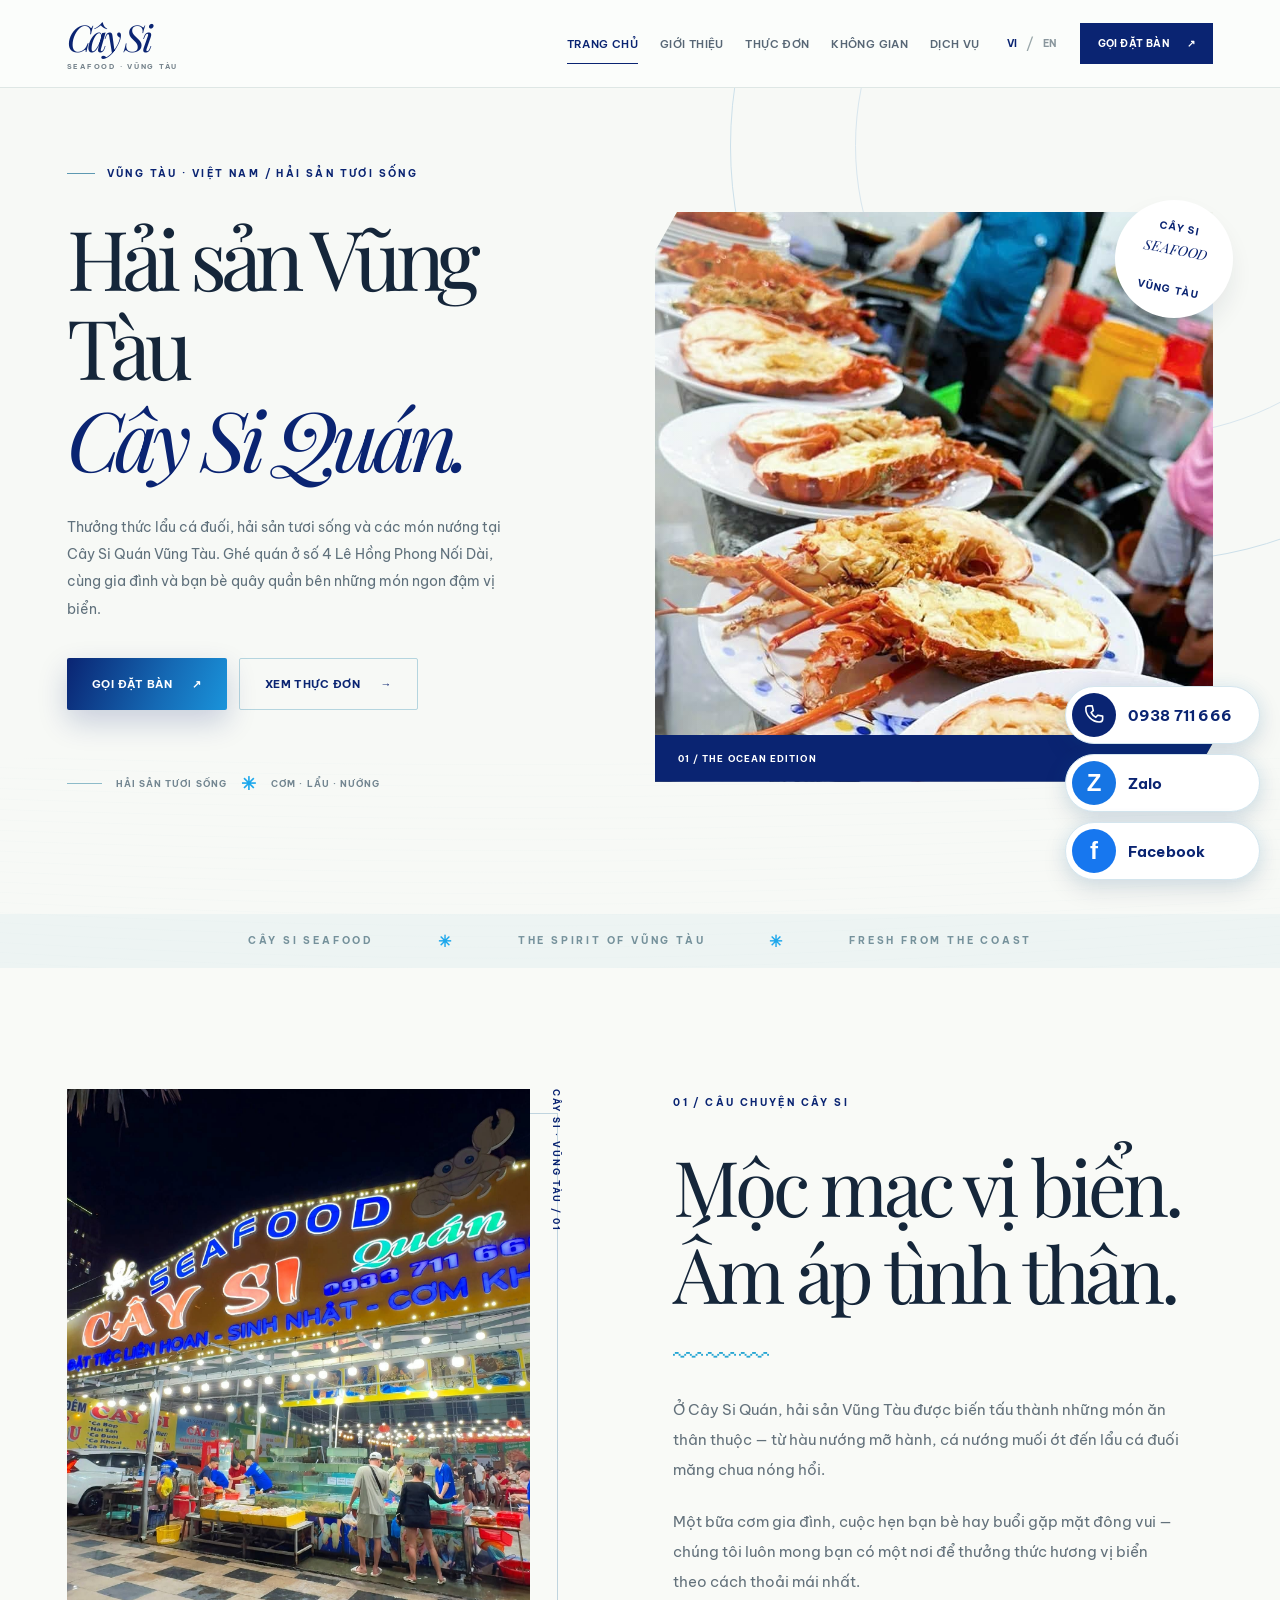
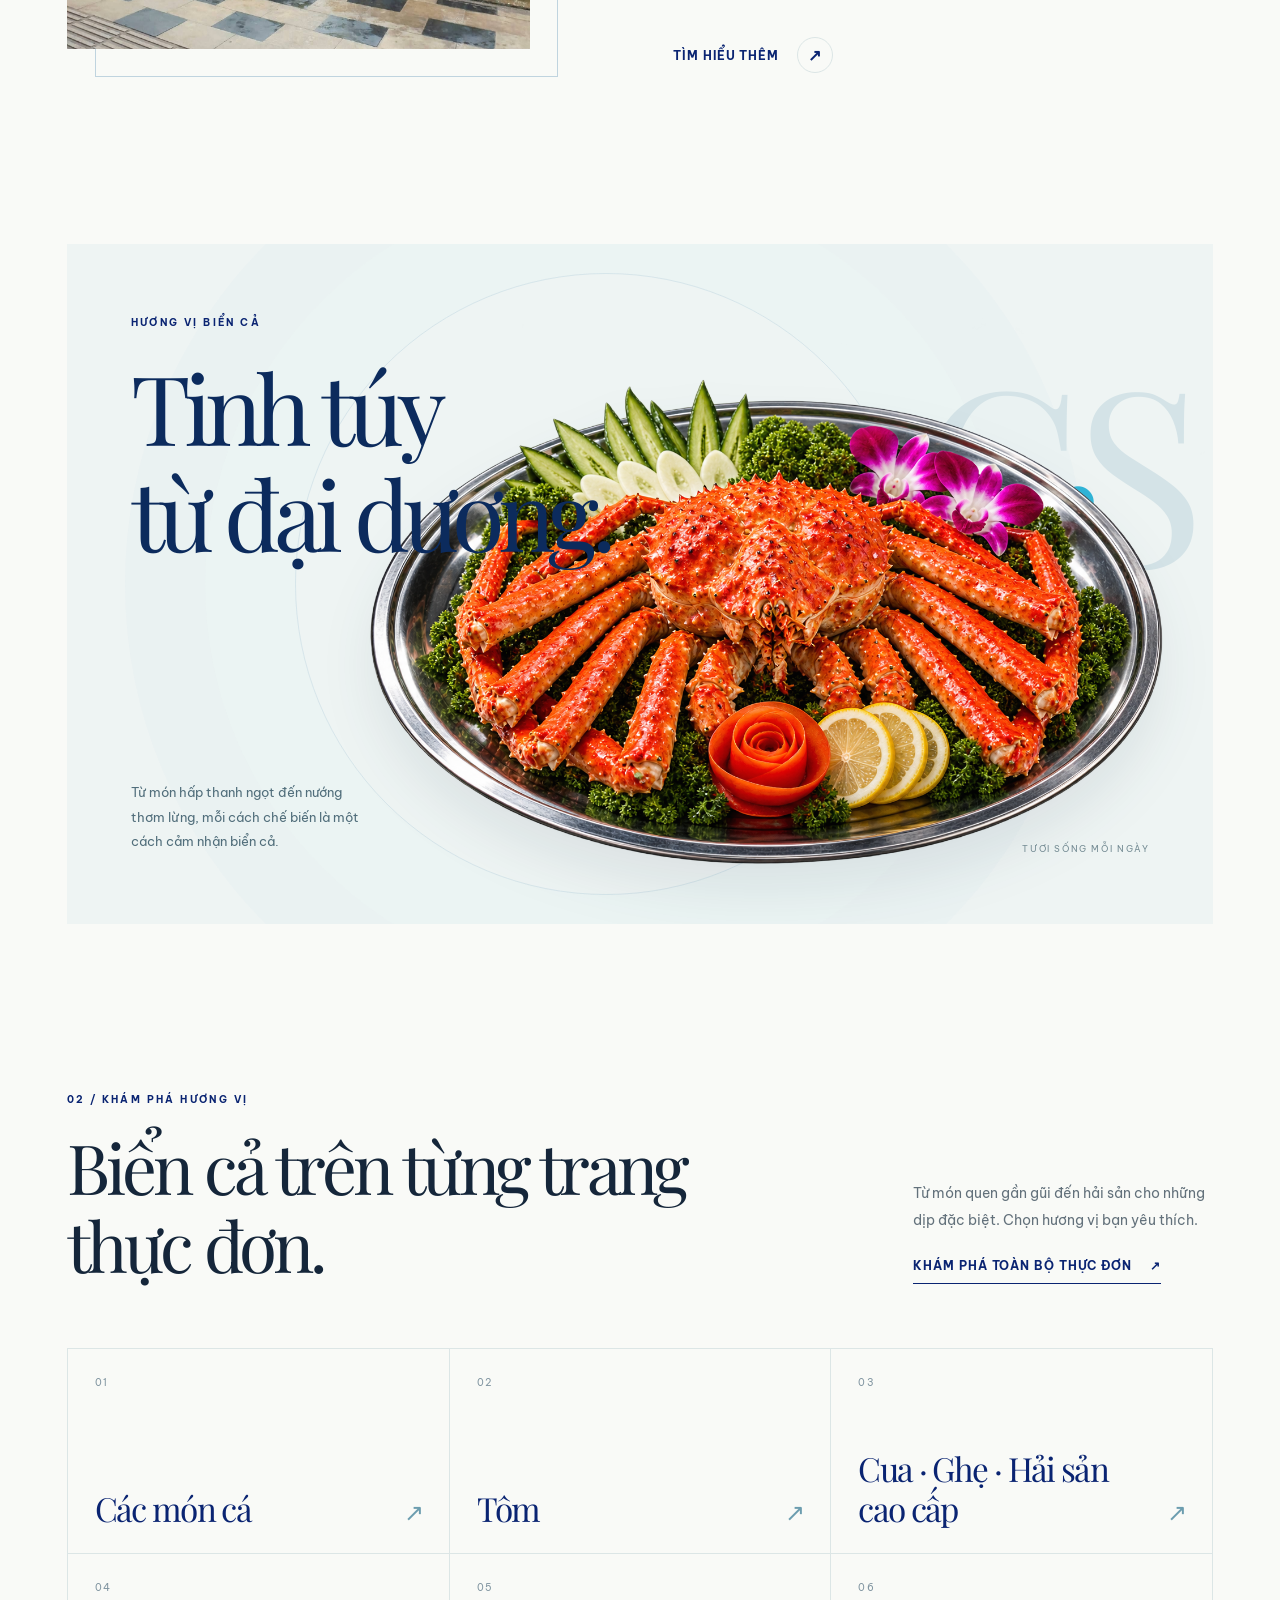
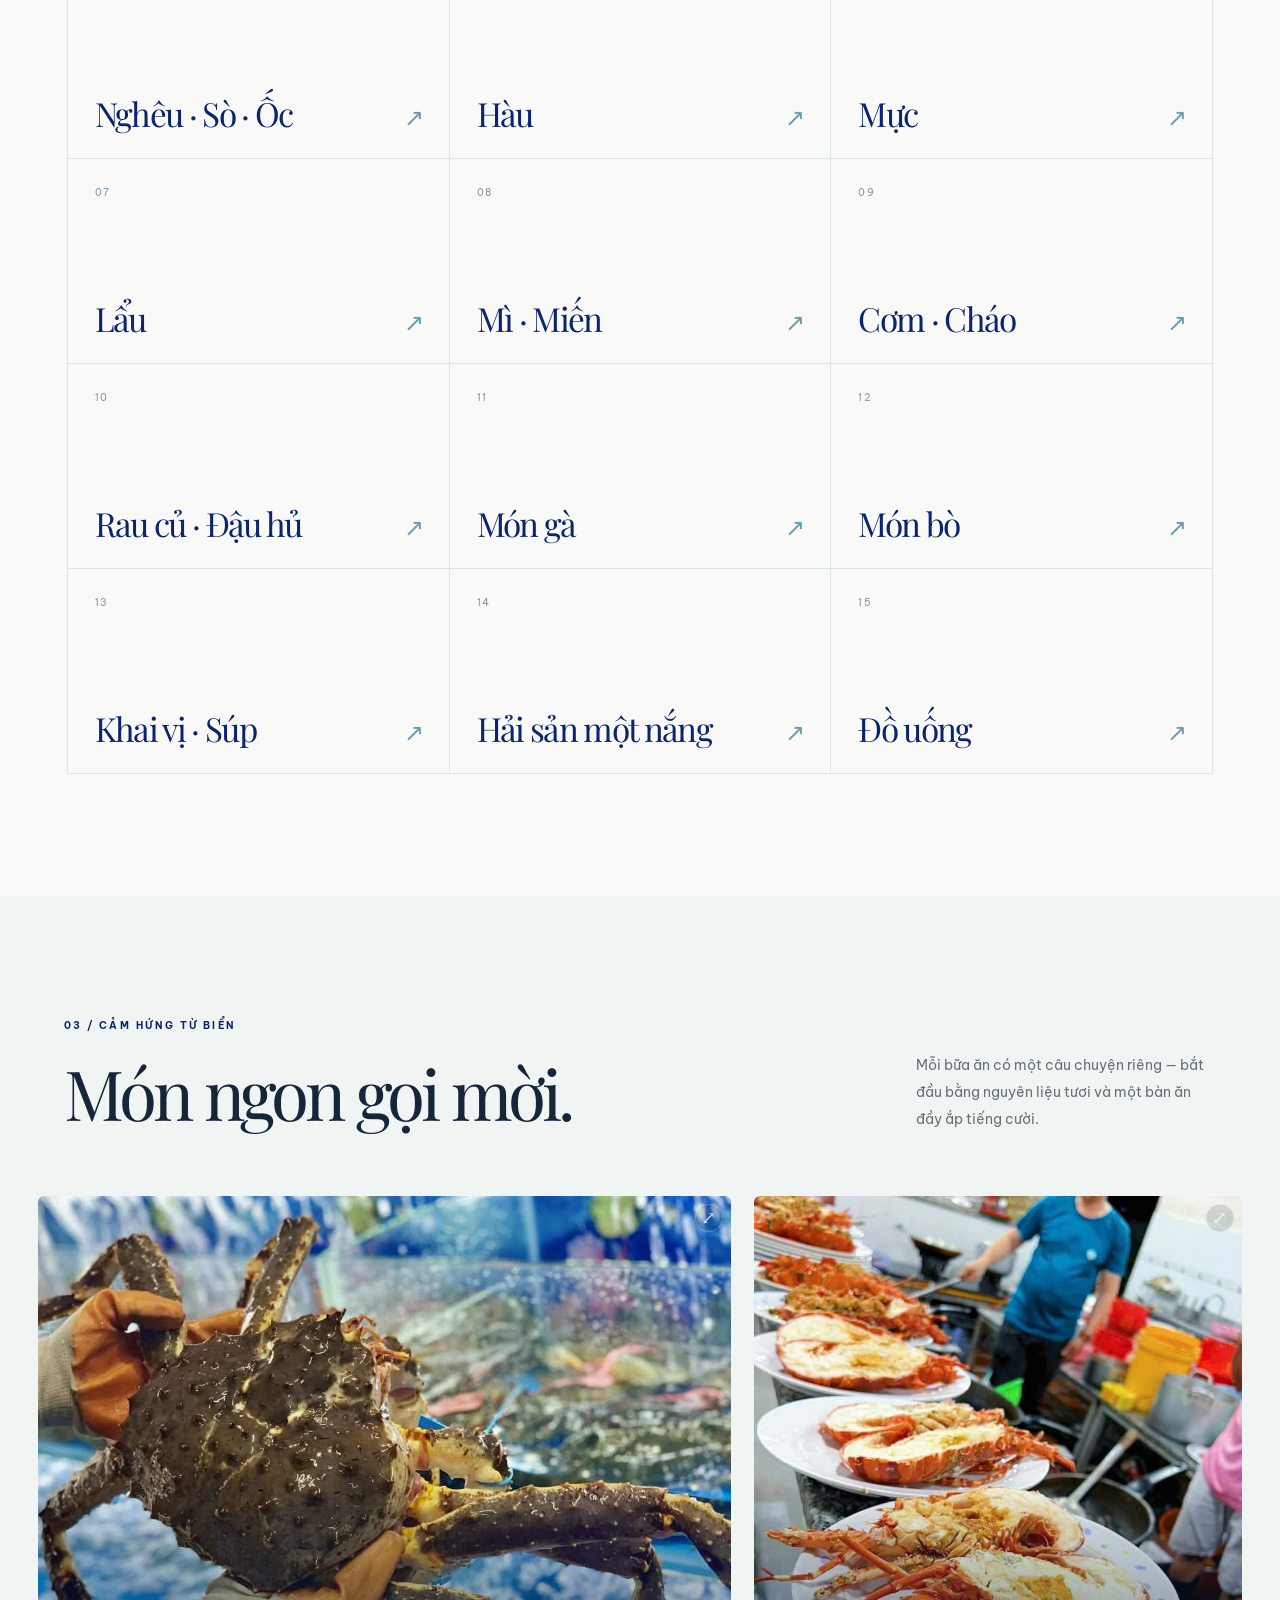
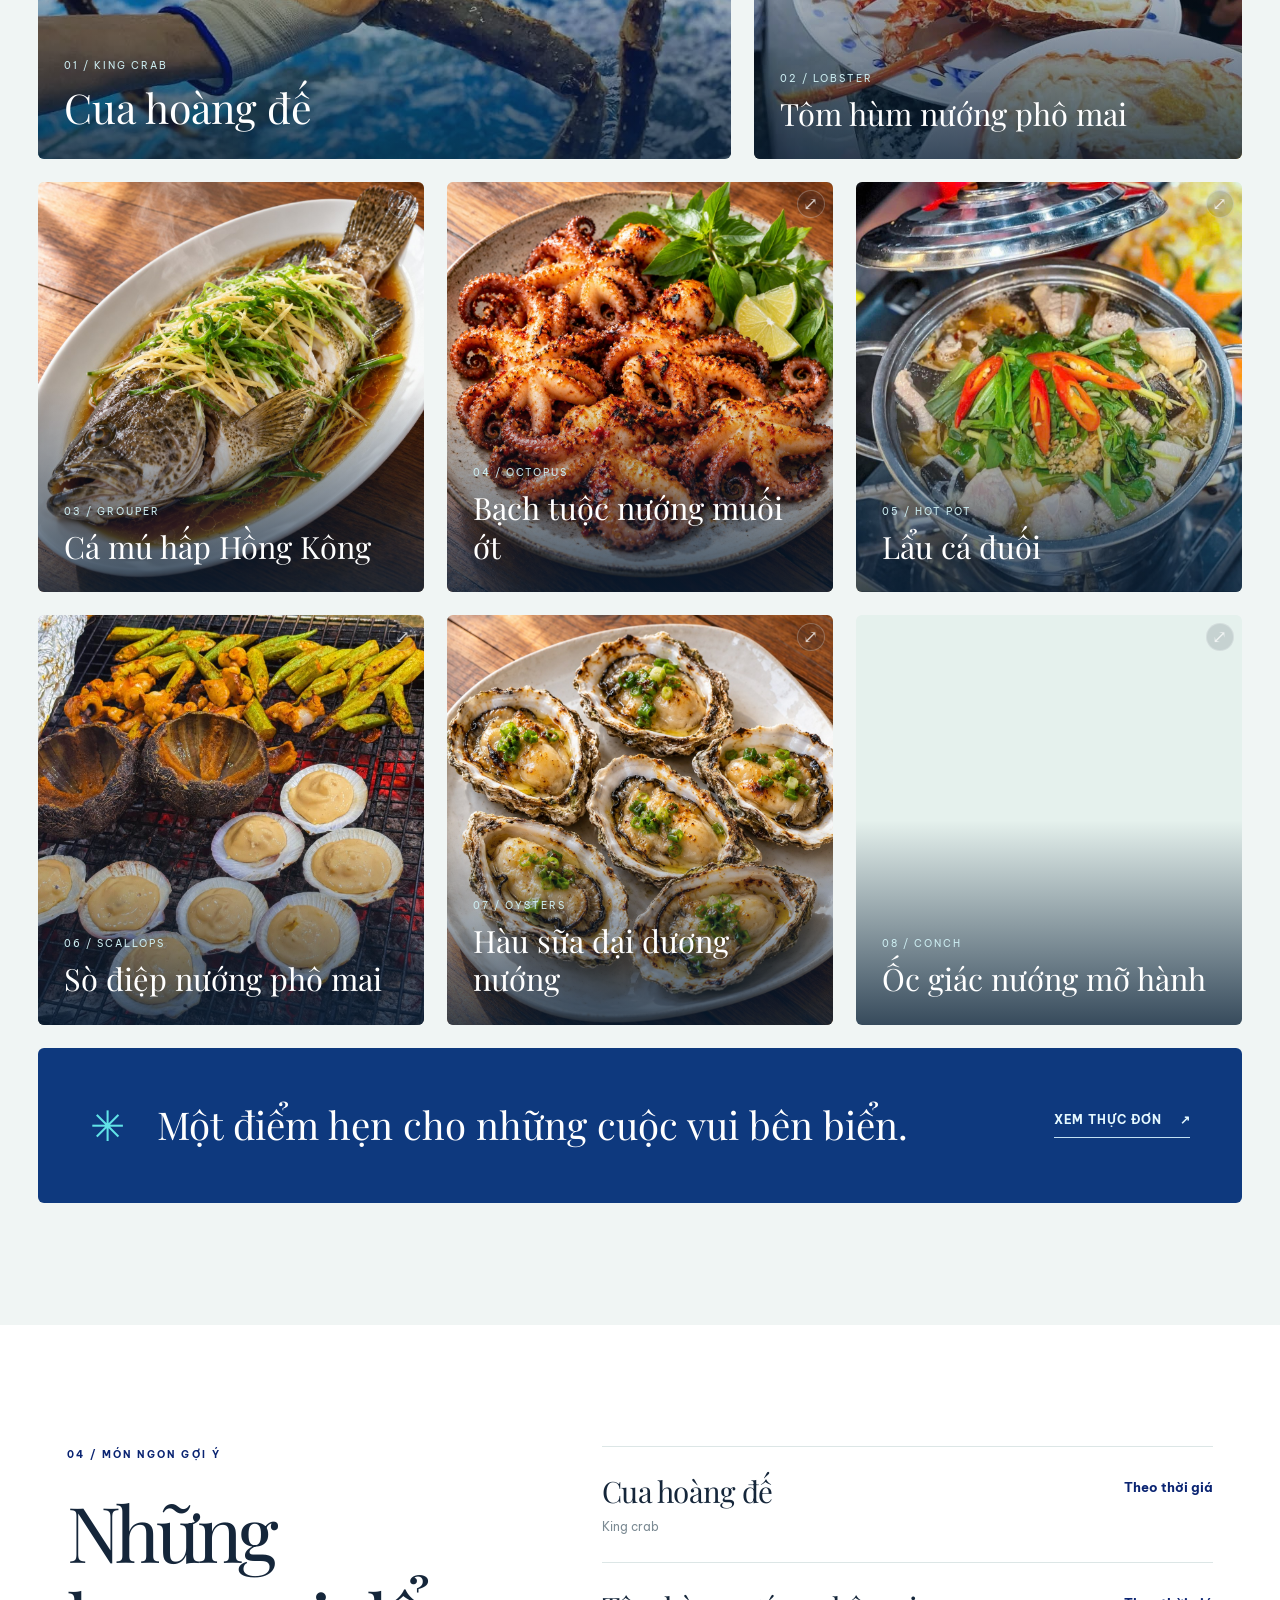
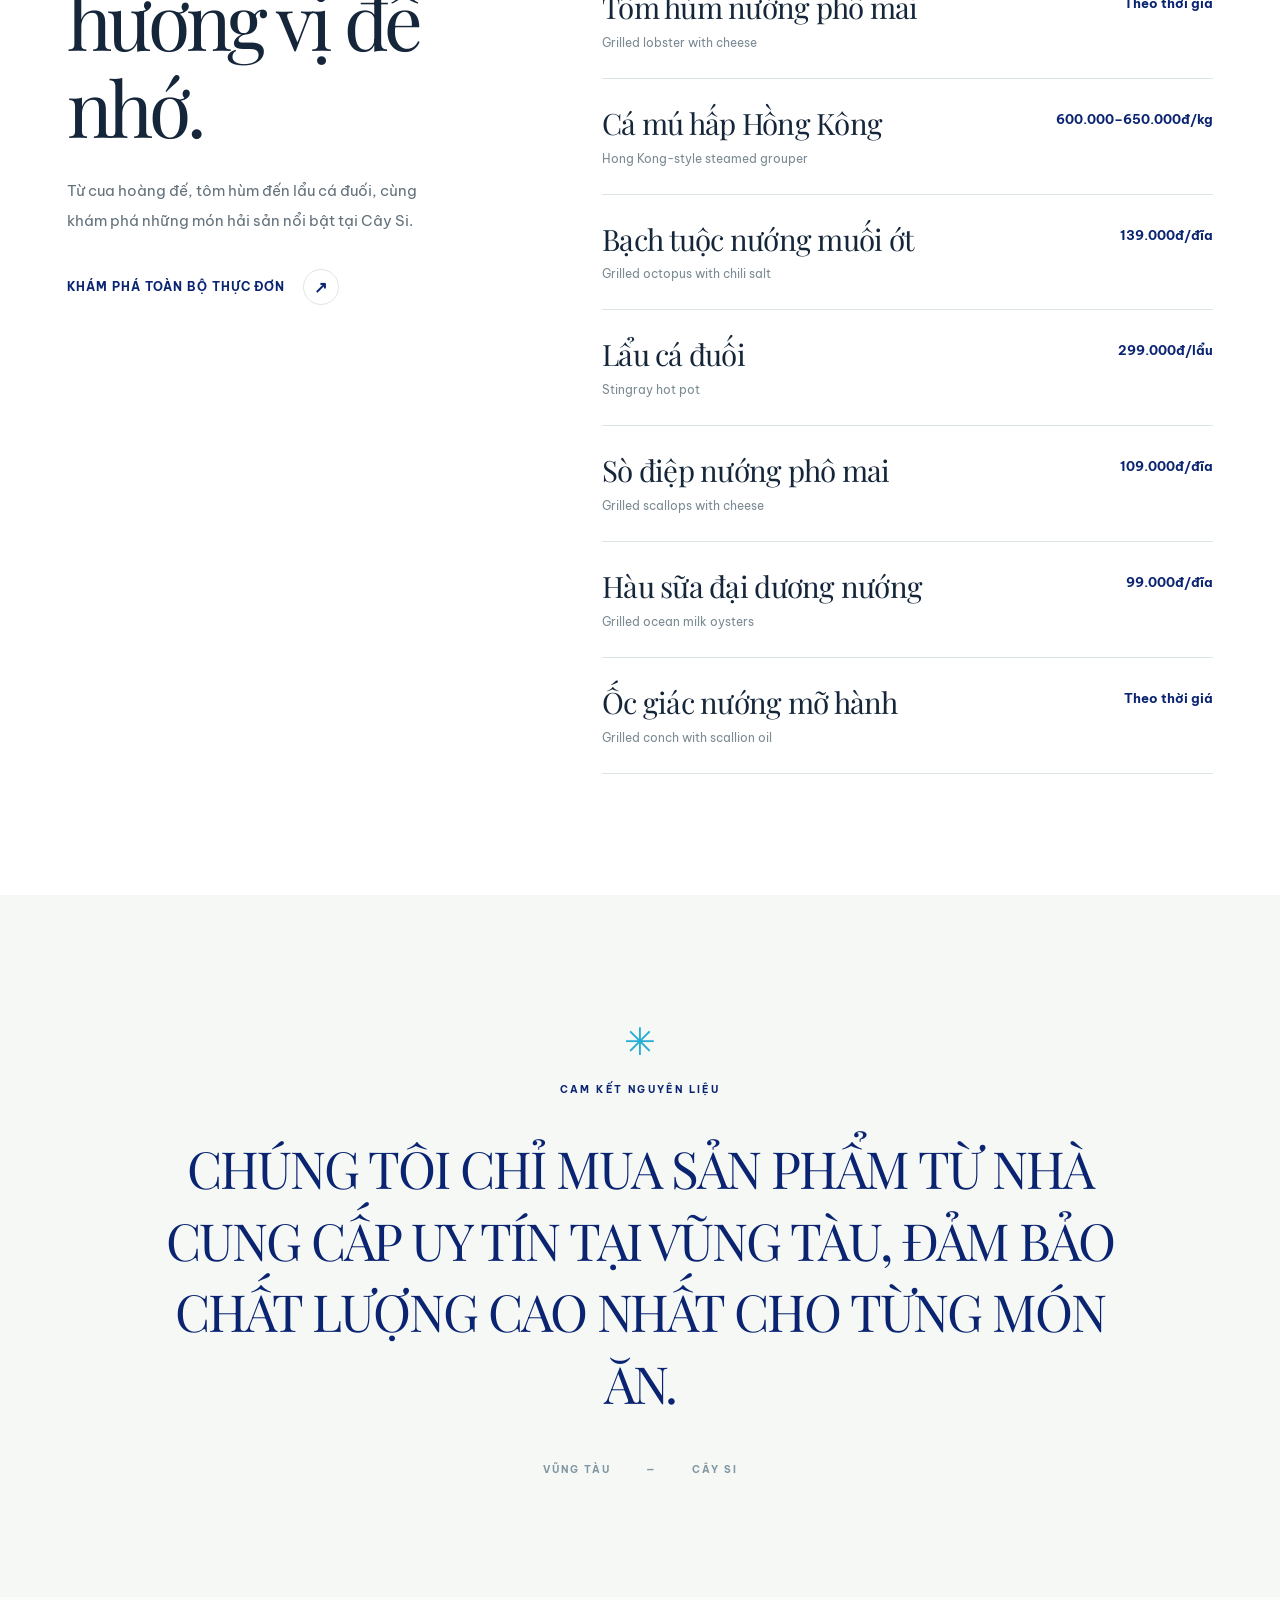
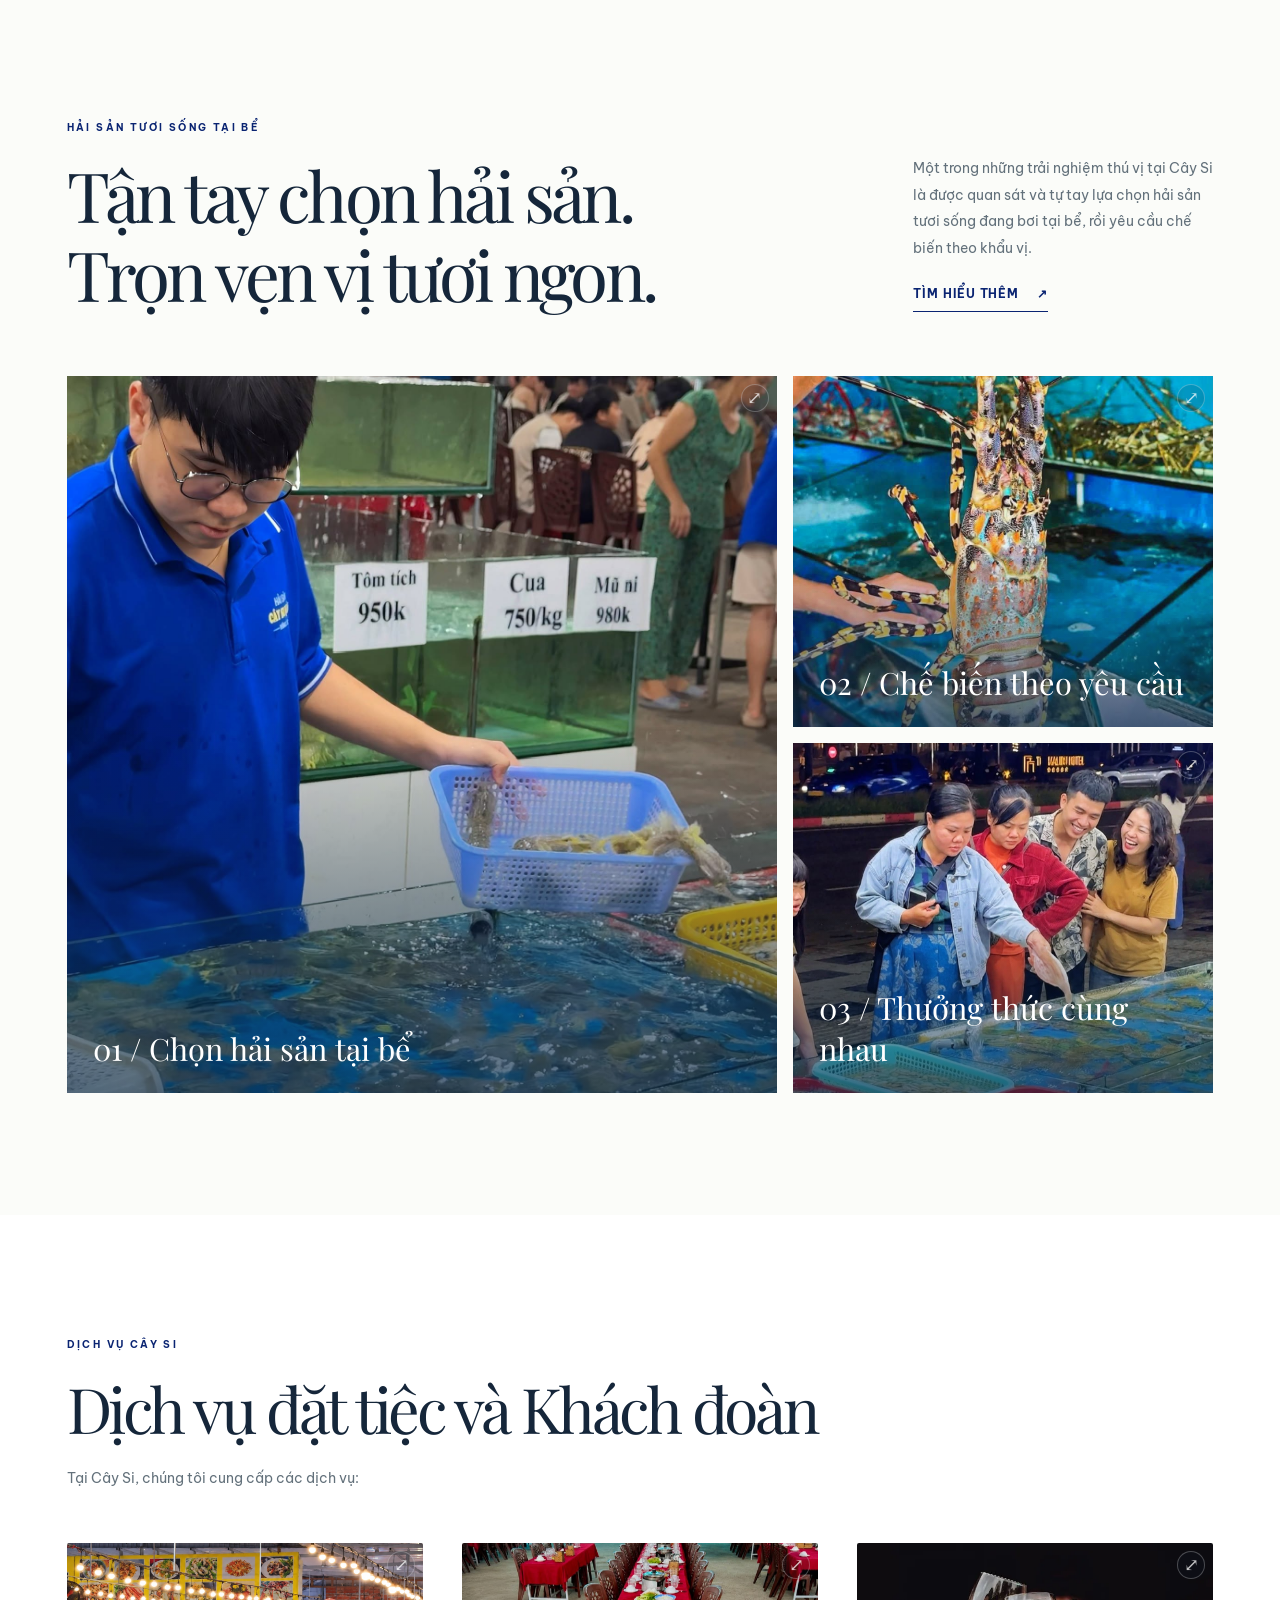
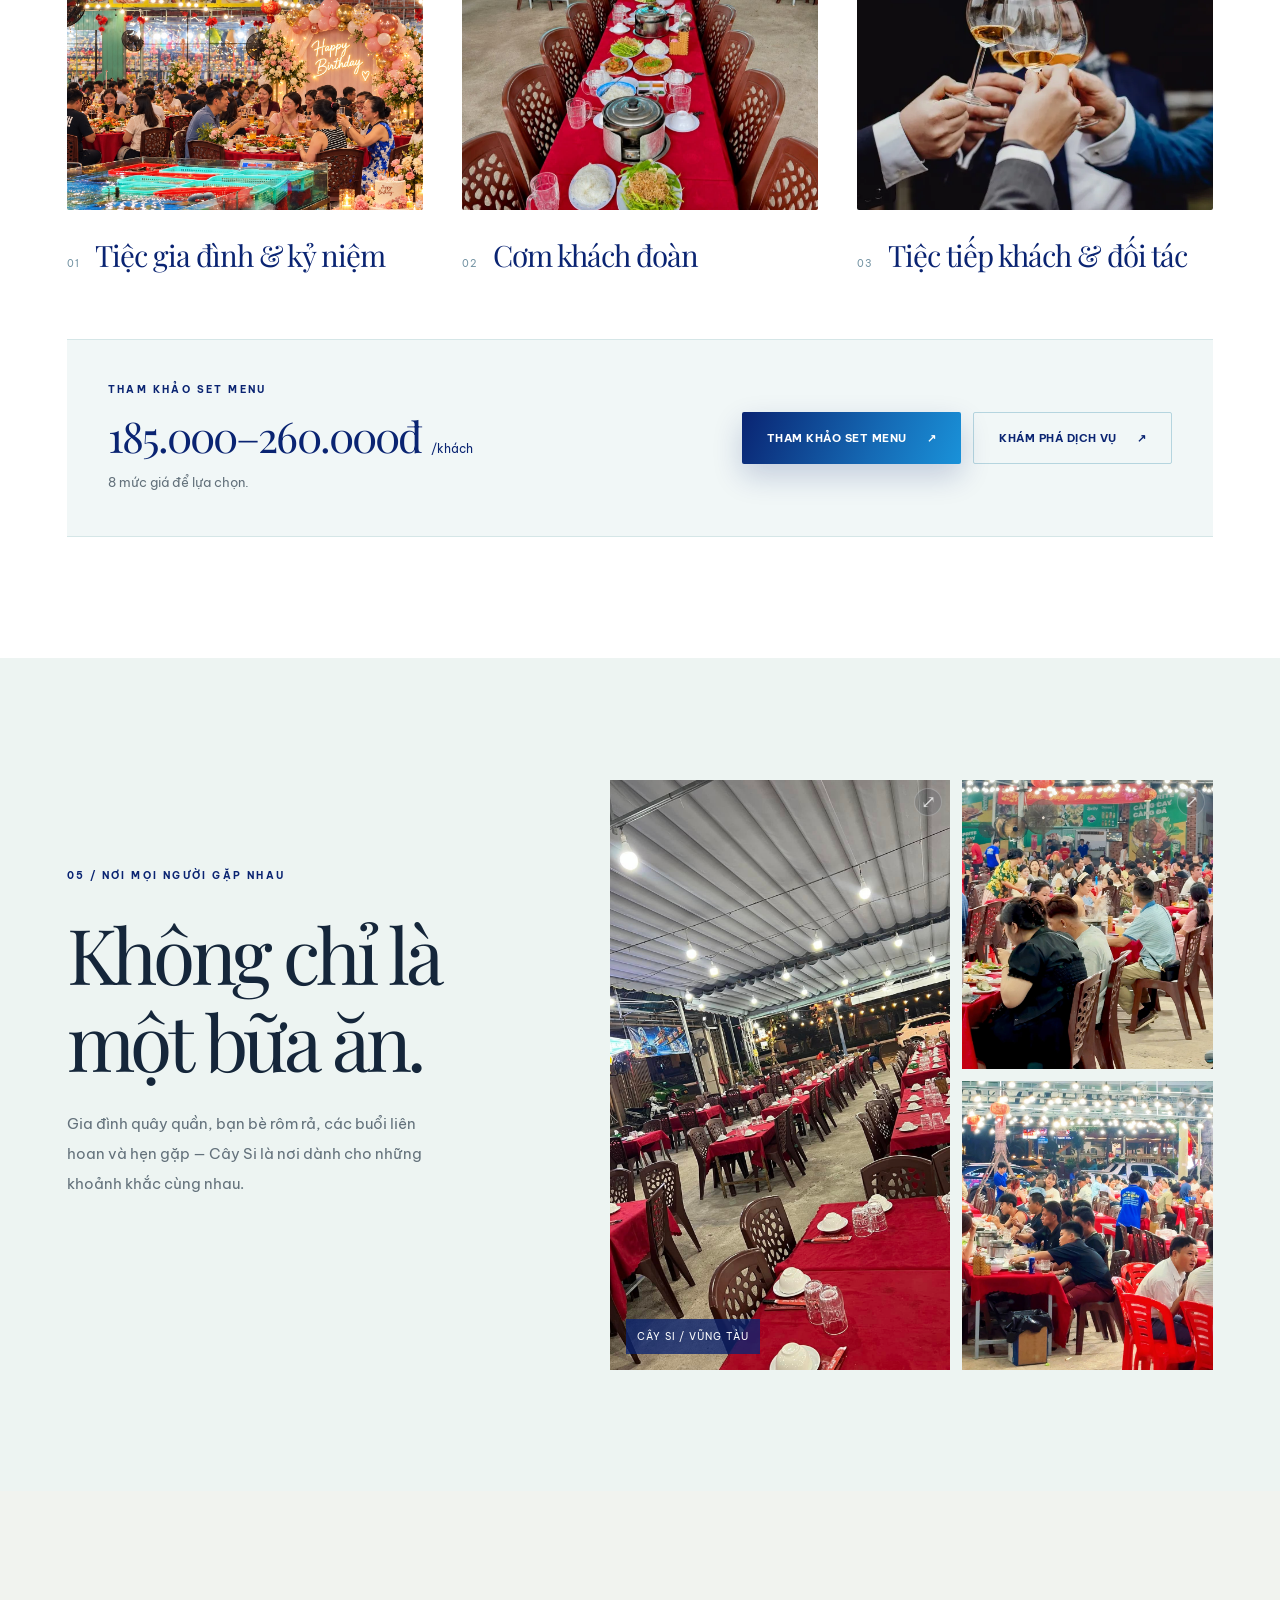
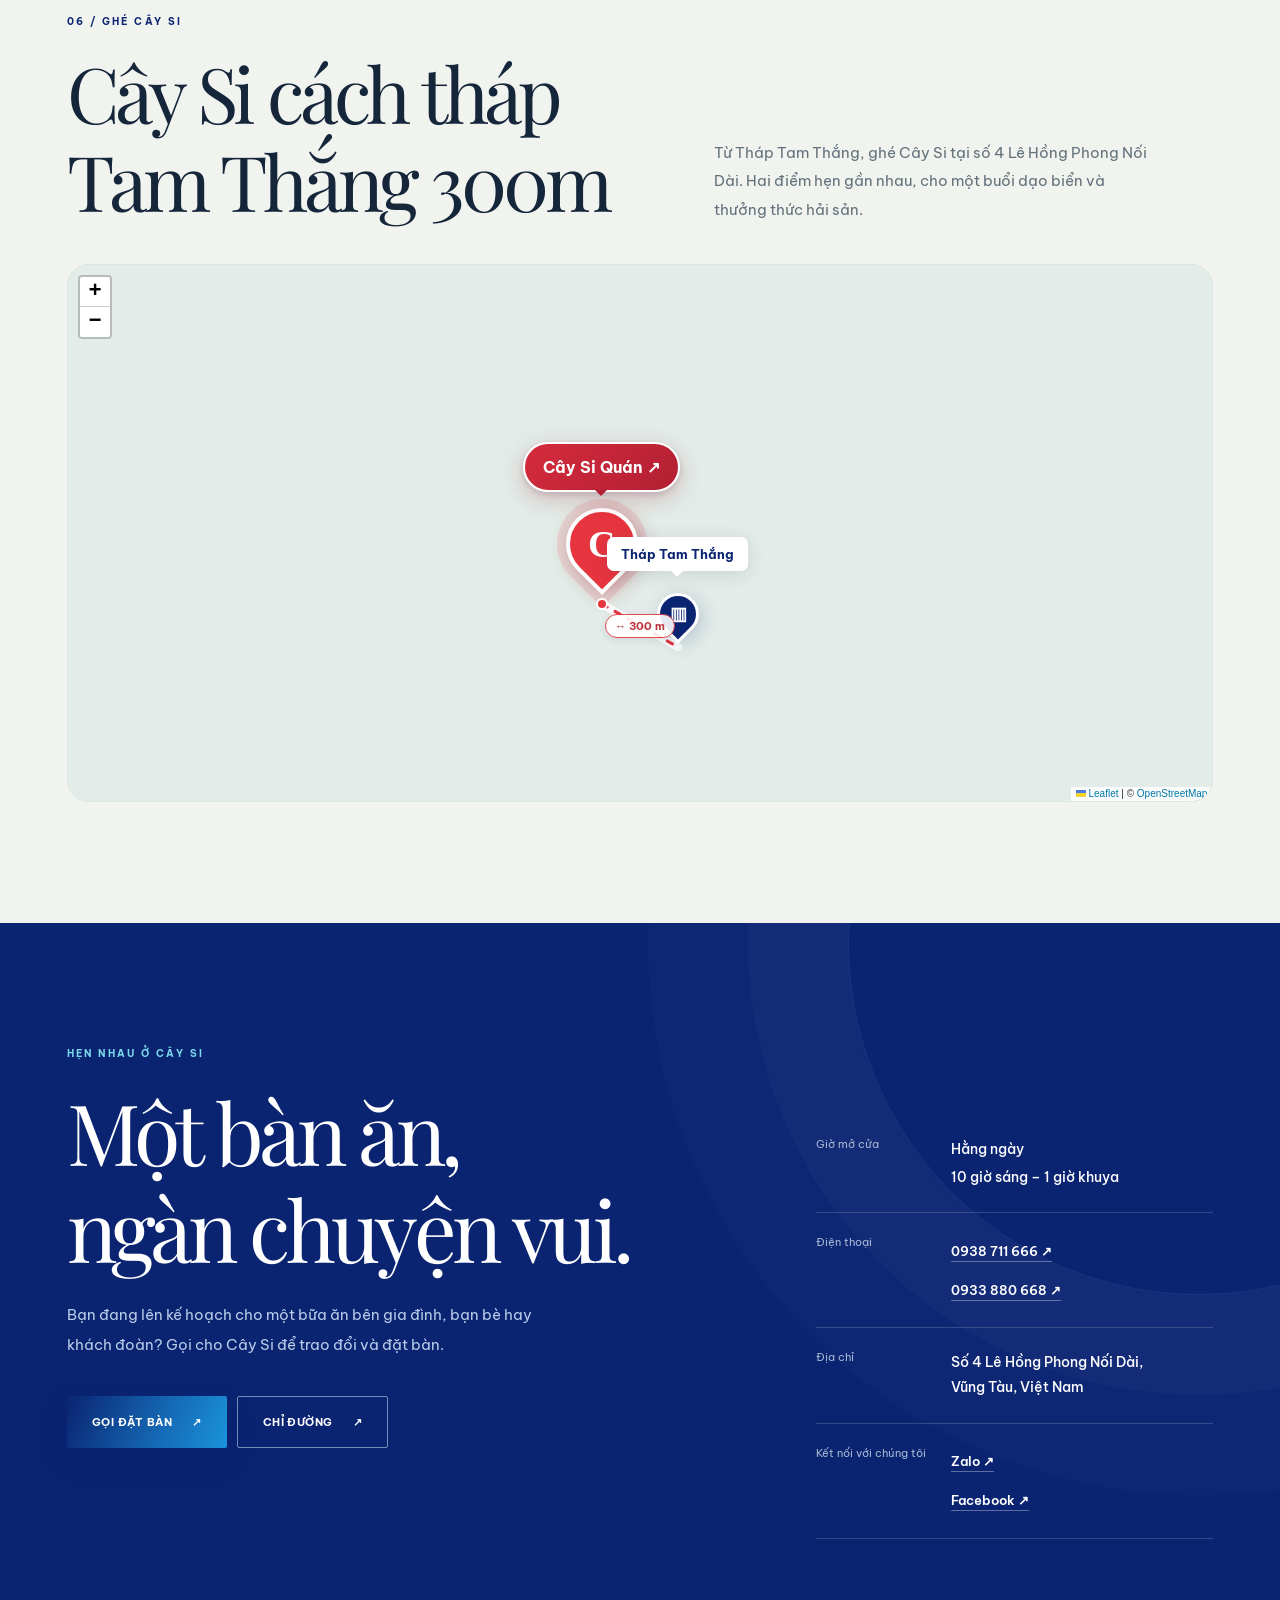
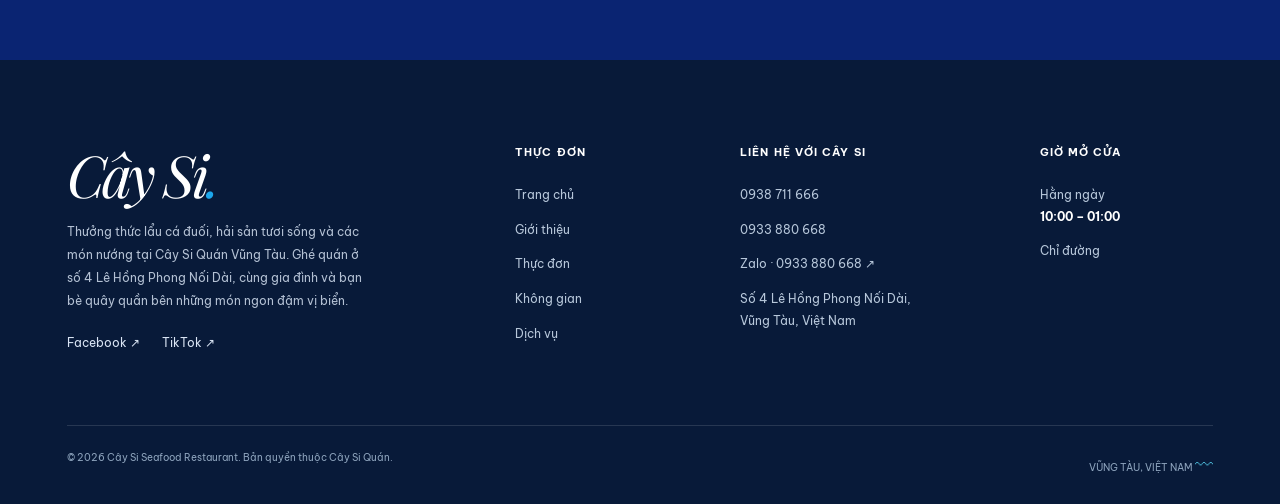
==== commit b406ab3e: "Replace review section and update map & price" ====
--- a/index.html
+++ b/index.html
@@ -41,7 +41,7 @@
         rel="stylesheet" />
     <link href="css/vendor/lenis-1.3.23.css" rel="stylesheet" />
     <link href="css/vendor/leaflet-1.9.4.css" rel="stylesheet" />
-    <link href="css/style.css?v=6.6" rel="stylesheet" />
+    <link href="css/style.css?v=6.9" rel="stylesheet" />
     <script
         type="application/ld+json">{"@context":"https://schema.org","@type":"Restaurant","name":"Cây Si Quán Vũng Tàu","description":"Cây Si Quán phục vụ lẩu cá đuối và hải sản tươi sống tại Vũng Tàu.","servesCuisine":["Ẩm thực Việt Nam","Hải sản","Lẩu cá đuối"],"telephone":"+84938711666","address":{"@type":"PostalAddress","streetAddress":"Số 4 Lê Hồng Phong Nối Dài","addressLocality":"Vũng Tàu","addressCountry":"VN"},"sameAs":["https://www.facebook.com/HaiSanTuoiSongVungTauCaySiQuan","https://www.tiktok.com/@caysiquanvungtau"],"openingHours":"Mo-Su 10:00-01:00","alternateName":["Cây Si Quán","Cay Si Quan Vung Tau"],"url":"https://caysiquanvungtau.com/","menu":"https://caysiquanvungtau.com/menu/"}</script>
     <script type="application/ld+json">{"@context":"https://schema.org","@type":"WebSite","name":"Cây Si Quán Vũng Tàu","alternateName":"Cay Si Quan Vung Tau","url":"https://caysiquanvungtau.com/","inLanguage":"vi-VN"}</script>
@@ -204,78 +204,68 @@
                 </div>
                 <div class="food-collage">
                     <figure class="food-gallery-item food-feature">
-                        <img alt="Hàu nướng mỡ hành, hình minh họa"
-                            data-alt-en="Illustrative Grilled oysters with scallion oil"
-                            data-alt-vi="Hàu nướng mỡ hành, hình minh họa" 
-                            decoding="async" 
-                            loading="lazy"
-                            src="assets/kingcrab.jpg" width="720" height="840" />
+                        <img alt="Cua hoàng đế, hình minh họa" data-alt-en="Illustrative king crab"
+                            data-alt-vi="Cua hoàng đế, hình minh họa" decoding="async" loading="lazy"
+                            src="assets/kingcrab.jpg" width="1024" height="1024" />
                         <figcaption>
-                            <span>01 / OYSTERS</span>
-                            <strong data-dish-id="hau:0">Hàu nướng mỡ hành</strong>
+                            <span>01 / KING CRAB</span>
+                            <strong data-home-dish="cua-hoang-de">Cua hoàng đế</strong>
                         </figcaption>
                     </figure>
                     <figure class="food-gallery-item">
-                        <img alt="Lẩu hải sản, hình minh họa"
-                            data-alt-en="Illustrative Seafood hot pot" 
-                            data-alt-vi="Lẩu hải sản, hình minh họa"
-                            decoding="async" 
-                            loading="lazy" src="assets/hotpot.jpg" width="720" height="840" />
+                        <img alt="Tôm hùm nướng phô mai, hình minh họa" data-alt-en="Illustrative grilled lobster with cheese"
+                            data-alt-vi="Tôm hùm nướng phô mai, hình minh họa" decoding="async" loading="lazy"
+                            src="assets/hero_cover.jpg" width="960" height="1280" />
                         <figcaption>
-                            <span>02 / HOT POT</span>
-                            <strong data-dish-id="lau:0">Lẩu hải sản</strong>
+                            <span>02 / LOBSTER</span>
+                            <strong data-home-dish="tom-hum-pho-mai">Tôm hùm nướng phô mai</strong>
                         </figcaption>
                     </figure>
-                    <figure class="food-gallery-item"><img alt="Cá chim nướng muối ớt, hình minh họa"
-                            data-alt-en="Illustrative Grilled pomfret with chili salt"
-                            data-alt-vi="Cá chim nướng muối ớt, hình minh họa" decoding="async" loading="lazy"
-                            src="assets/grilled-fish.jpg" width="720" height="840" />
+                    <figure class="food-gallery-item"><img alt="Cá mú hấp Hồng Kông, hình minh họa"
+                            data-alt-en="Illustrative Hong Kong-style steamed grouper"
+                            data-alt-vi="Cá mú hấp Hồng Kông, hình minh họa" decoding="async" loading="lazy"
+                            src="assets/ca-mu-hong-kong.jpg" width="1122" height="1402" />
                         <figcaption>
-                            <span>03 / FISH</span>
-                            <strong data-dish-id="ca-chim:1">Cá chim nướng muối ớt</strong>
+                            <span>03 / GROUPER</span>
+                            <strong data-home-dish="ca-mu-hong-kong">Cá mú hấp Hồng Kông</strong>
                         </figcaption>
                     </figure>
                     <figure class="food-gallery-item">
-                        <img alt="Mực sữa chiên nước mắm, hình minh họa"
-                            data-alt-en="Illustrative Fried baby squid with fish sauce"
-                            data-alt-vi="Mực sữa chiên nước mắm, hình minh họa" 
-                            decoding="async" 
-                            loading="lazy"
-                            src="assets/squid.jpg" width="720" height="840" />
+                        <img alt="Bạch tuộc nướng muối ớt, hình minh họa" data-alt-en="Illustrative grilled octopus with chili salt"
+                            data-alt-vi="Bạch tuộc nướng muối ớt, hình minh họa" decoding="async" loading="lazy"
+                            src="assets/bach-tuoc-muoi-ot.jpg" width="1122" height="1402" />
                         <figcaption>
-                            <span>04 / SQUID</span>
-                            <strong data-dish-id="muc-sua:0">Mực sữa chiên nước mắm</strong>
+                            <span>04 / OCTOPUS</span>
+                            <strong data-home-dish="bach-tuoc-muoi-ot">Bạch tuộc nướng muối ớt</strong>
                         </figcaption>
                     </figure>
-                    <figure class="food-gallery-item"><img alt="Sò điệp nướng mỡ hành, hình minh họa"
-                            data-alt-en="Illustrative Scallops with scallion oil"
-                            data-alt-vi="Sò điệp nướng mỡ hành, hình minh họa" decoding="async" loading="lazy"
-                            src="assets/scallops.jpg" width="720" height="840" />
+                    <figure class="food-gallery-item"><img alt="Lẩu cá đuối, hình minh họa"
+                            data-alt-en="Illustrative stingray hot pot"
+                            data-alt-vi="Lẩu cá đuối, hình minh họa" decoding="async" loading="lazy"
+                            src="assets/hotpot.jpg" width="1370" height="1280" />
                         <figcaption>
-                            <span>05 / SCALLOPS</span>
-                            <strong data-dish-id="so-diep:0">Sò điệp nướng mỡ hành</strong>
+                            <span>05 / HOT POT</span>
+                            <strong data-home-dish="lau-ca-duoi">Lẩu cá đuối</strong>
                         </figcaption>
                     </figure>
-                    <figure class="food-gallery-item"><img alt="Nghêu hấp sả, hình minh họa"
-                            data-alt-en="Illustrative Steamed clams with lemongrass"
-                            data-alt-vi="Nghêu hấp sả, hình minh họa" decoding="async" loading="lazy"
-                            src="assets/tom_tit.jpg" width="720" height="840" />
-                        <figcaption><span>06 / CLAMS</span><strong data-dish-id="ngheu:0">Nghêu hấp sả</strong>
+                    <figure class="food-gallery-item"><img alt="Sò điệp nướng phô mai, hình minh họa"
+                            data-alt-en="Illustrative grilled scallops with cheese"
+                            data-alt-vi="Sò điệp nướng phô mai, hình minh họa" decoding="async" loading="lazy"
+                            src="assets/about-cuisine-4.jpg" width="1254" height="1254" />
+                        <figcaption><span>06 / SCALLOPS</span><strong data-home-dish="so-diep-pho-mai">Sò điệp nướng phô mai</strong>
                         </figcaption>
                     </figure>
-                    <figure class="food-gallery-item"><img alt="Ốc móng tay xào tỏi, hình minh họa"
-                            data-alt-en="Illustrative Garlic stir-fried razor clams"
-                            data-alt-vi="Ốc móng tay xào tỏi, hình minh họa" decoding="async" loading="lazy"
-                            src="assets/oc_nuong.jpg" width="720" height="840" />
-                        <figcaption><span>07 / RAZOR CLAMS</span><strong data-dish-id="oc-mong-tay:2">Ốc móng tay xào
-                                tỏi</strong></figcaption>
-                    </figure>
-                    <figure class="food-gallery-item"><img alt="Mực trứng hấp sả, hình minh họa"
-                            data-alt-en="Illustrative Steamed roe squid with lemongrass"
-                            data-alt-vi="Mực trứng hấp sả, hình minh họa" decoding="async" loading="lazy"
-                            src="assets/normal_crab.jpg" width="720" height="840" />
-                        <figcaption><span>08 / ROE SQUID</span><strong data-dish-id="muc-trung:0">Mực trứng hấp
-                                sả</strong></figcaption>
+                    <figure class="food-gallery-item"><img alt="Hàu sữa đại dương nướng, hình minh họa"
+                            data-alt-en="Illustrative grilled ocean milk oysters"
+                            data-alt-vi="Hàu sữa đại dương nướng, hình minh họa" decoding="async" loading="lazy"
+                            src="assets/hau-sua-dai-duong.jpg" width="1122" height="1402" />
+                        <figcaption><span>07 / OYSTERS</span><strong data-home-dish="hau-sua-dai-duong">Hàu sữa đại dương nướng</strong></figcaption>
+                    </figure>
+                    <figure class="food-gallery-item"><img alt="Ốc giác nướng mỡ hành, hình minh họa"
+                            data-alt-en="Illustrative grilled conch with scallion oil"
+                            data-alt-vi="Ốc giác nướng mỡ hành, hình minh họa" decoding="async" loading="lazy"
+                            src="assets/oc_nuong.jpg" width="2048" height="1969" />
+                        <figcaption><span>08 / CONCH</span><strong data-home-dish="oc-giac-mo-hanh">Ốc giác nướng mỡ hành</strong></figcaption>
                     </figure>
                     <div class="food-gallery-quote"><span aria-hidden="true">✳</span>
                         <p data-i18n="introTag">Một điểm hẹn cho những cuộc vui b&#234;n biển.</p><a class="editorial-link" href="./menu/"><span
@@ -289,7 +279,7 @@
                 <div>
                     <p class="eyebrow" data-i18n="menuLabel">04 / M&#211;N NGON GỢI &#221;</p>
                     <h2 class="display-heading" data-i18n="menuTitle">Những hương vị để nhớ.</h2>
-                    <p class="section-copy" data-i18n="menuText">Một v&#224;i lựa chọn từ thực đơn C&#226;y Si, với gi&#225; tham khảo theo menu bạn cung cấp.</p><a class="editorial-link" href="./menu/"><span
+                    <p class="section-copy" data-i18n="menuText">Từ cua hoàng đế, tôm hùm đến lẩu cá đuối, cùng khám phá những món hải sản nổi bật tại Cây Si.</p><a class="editorial-link" href="./menu/"><span
                             data-i18n="viewAll">Kh&#225;m ph&#225; to&#224;n bộ thực đơn</span><span class="round-arrow">↗</span></a>
                 </div>
                 <div class="featured-menu-items" id="featured-menu-items"></div>
@@ -334,69 +324,57 @@
                 </div>
             </div>
         </section>
-        <section class="review-section section-shell">
+        <section class="home-gatherings section-shell" id="set-menu-services" aria-labelledby="gatherings-heading">
             <div class="container">
                 <div class="section-heading">
                     <div>
-                        <p class="eyebrow" data-i18n="reviewLabel">G&#211;C Đ&#193;NH GI&#193; &#183; DỮ LIỆU DEMO</p>
-                        <h2 class="section-title" data-i18n="reviewTitle">Thực kh&#225;ch chia sẻ.</h2>
-                    </div>
-                    <div class="heading-aside">
-                        <p data-i18n="reviewDemoDisclosure">6 nội dung đ&#225;nh gi&#225; minh họa để xem trước giao diện — chưa được kiểm chứng, kh&#244;ng phải đ&#225;nh gi&#225; x&#225;c thực của kh&#225;ch h&#224;ng.</p><a class="text-link"
-                            href="https://www.facebook.com/HaiSanTuoiSongVungTauCaySiQuan" rel="noopener noreferrer"
-                            target="_blank"><span data-i18n="reviewsLink">Xem Facebook C&#226;y Si</span> ↗</a>
-                    </div>
-                </div>
-                <div class="review-cards">
-                    <article class="review-card" data-demo-review="1">
-                        <div class="review-card-top"><span aria-label="5 / 5" class="review-rating">★★★★★</span><time
-                                data-review-time="1">5 ngày trước</time></div>
-                        <blockquote data-review-text="1">“Năm nào đi VT tôi cũng ghé ăn, đồ ăn ngon, nv thân thiện ,
-                            nhiệt tình”</blockquote>
-                        <div class="review-author"><span aria-hidden="true" class="review-avatar">01</span><strong>Hung
-                                Pham</strong></div>
+                        <p class="eyebrow" data-i18n="gatheringsLabel">DỊCH VỤ CÂY SI</p>
+                        <h2 class="section-title" id="gatherings-heading" data-i18n="gatheringsTitle">Dịch vụ đặt tiệc và Khách đoàn</h2>
+                        <p class="gatherings-intro" data-i18n="gatheringsIntro">Tại Cây Si, chúng tôi cung cấp các dịch vụ:</p>
+                    </div>
+                </div>
+                <div class="gatherings-services-grid">
+                    <article class="gatherings-service">
+                        <figure class="gatherings-photo">
+                            <img alt="Tiệc gia đình và kỷ niệm, hình minh họa" data-alt-vi="Tiệc gia đình và kỷ niệm, hình minh họa"
+                                data-alt-en="Illustrative family celebration" src="assets/birthday.png" width="1312" height="1199" loading="lazy" decoding="async" />
+                        </figure>
+                        <div class="gatherings-service-heading">
+                            <span class="gatherings-ordinal" aria-hidden="true">01</span>
+                            <h3 class="gatherings-service-title" data-i18n="gatheringsService1">Tiệc gia đình &amp; kỷ niệm</h3>
+                        </div>
                     </article>
-                    <article class="review-card" data-demo-review="2">
-                        <div class="review-card-top"><span aria-label="5 / 5" class="review-rating">★★★★★</span><time
-                                data-review-time="2">3 ngày trước</time></div>
-                        <blockquote data-review-text="2">“Hải sản tươi, món ăn ngon và không gian khá thoải mái. Mình đi
-                            cùng gia đình, đồ lên tương đối nhanh, nhân viên nhiệt tình. Giá hợp lý so với chất lượng.
-                            Có dịp đến Vũng Tàu sẽ quay lại.”</blockquote>
-                        <div class="review-author"><span aria-hidden="true" class="review-avatar">02</span><strong>Trần
-                                Nguyễn</strong></div>
+                    <article class="gatherings-service">
+                        <figure class="gatherings-photo">
+                            <img alt="Bàn ăn dành cho khách đoàn tại Cây Si" data-alt-vi="Bàn ăn dành cho khách đoàn tại Cây Si"
+                                data-alt-en="Tables prepared for group dining at Cây Si" src="assets/group_meals.jpg" width="1290" height="1518" loading="lazy" decoding="async" />
+                        </figure>
+                        <div class="gatherings-service-heading">
+                            <span class="gatherings-ordinal" aria-hidden="true">02</span>
+                            <h3 class="gatherings-service-title" data-i18n="gatheringsService2">Cơm khách đoàn</h3>
+                        </div>
                     </article>
-                    <article class="review-card" data-demo-review="3">
-                        <div class="review-card-top"><span aria-label="5 / 5" class="review-rating">★★★★★</span><time
-                                data-review-time="3">5 ngày trước</time></div>
-                        <blockquote data-review-text="3">“Quay lại ăn lần 2 là đủ hiểu độ ngon của quán nha Quán bây h
-                            đã khắc phục đc rất nhìu và view gần tháp tam thắng xứng đáng trải nghiệm”</blockquote>
-                        <div class="review-author"><span aria-hidden="true" class="review-avatar">03</span><strong>Tâm
-                                Võ</strong></div>
+                    <article class="gatherings-service">
+                        <figure class="gatherings-photo">
+                            <img alt="Tiệc tiếp khách và đối tác, hình minh họa" data-alt-vi="Tiệc tiếp khách và đối tác, hình minh họa"
+                                data-alt-en="Illustrative business and partner celebration" src="assets/service_3.png" width="795" height="530" loading="lazy" decoding="async" />
+                        </figure>
+                        <div class="gatherings-service-heading">
+                            <span class="gatherings-ordinal" aria-hidden="true">03</span>
+                            <h3 class="gatherings-service-title" data-i18n="gatheringsService3">Tiệc tiếp khách &amp; đối tác</h3>
+                        </div>
                     </article>
-                    <article class="review-card" data-demo-review="4">
-                        <div class="review-card-top"><span aria-label="5 / 5" class="review-rating">★★★★★</span><time
-                                data-review-time="4">5 ngày trước</time></div>
-                        <blockquote data-review-text="4">“Không gian quán rộng rãi, thoáng mát và khá dễ chịu, đây là
-                            điểm mình thích nhất. Đồ ăn ngon, phục vụ ổn.”</blockquote>
-                        <div class="review-author"><span aria-hidden="true"
-                                class="review-avatar">04</span><strong>C&amp;P Nguyễn Đức Thọ</strong></div>
-                    </article>
-                    <article class="review-card" data-demo-review="5">
-                        <div class="review-card-top"><span aria-label="4 / 5" class="review-rating">★★★★☆</span><time
-                                data-review-time="5">1 tuần trước</time></div>
-                        <blockquote data-review-text="5">“Bữa ăn hải sản vui vẻ cùng bạn bè. Món nướng thơm ngon và có
-                            nhiều lựa chọn trong thực đơn.”</blockquote>
-                        <div class="review-author"><span aria-hidden="true" class="review-avatar">05</span><strong>Khách
-                                demo 05</strong></div>
-                    </article>
-                    <article class="review-card" data-demo-review="6">
-                        <div class="review-card-top"><span aria-label="4 / 5" class="review-rating">★★★★☆</span><time
-                                data-review-time="6">2 tuần trước</time></div>
-                        <blockquote data-review-text="6">“Mình thích các món nghêu sò và lẩu. Sẽ rủ cả nhà quay lại vào
-                            chuyến Vũng Tàu tiếp theo.”</blockquote>
-                        <div class="review-author"><span aria-hidden="true" class="review-avatar">06</span><strong>Khách
-                                demo 06</strong></div>
-                    </article>
+                </div>
+                <div class="gatherings-menu-band">
+                    <div class="gatherings-menu-copy">
+                        <p class="eyebrow" data-i18n="gatheringsMenuLabel">THAM KHẢO SET MENU</p>
+                        <p class="gatherings-price-range"><strong data-i18n="gatheringsPrice">185.000–260.000đ</strong><span data-i18n="gatheringsPriceUnit">/khách</span></p>
+                        <p class="gatherings-menu-note" data-i18n="gatheringsCount">8 mức giá để lựa chọn.</p>
+                    </div>
+                    <div class="hero-actions">
+                        <a class="btn btn-gradient" href="./menu/#set-menu"><span data-i18n="servicesSetMenu">Tham khảo set menu</span><span aria-hidden="true">↗</span></a>
+                        <a class="btn btn-ghost" href="./services/"><span data-i18n="gatheringsServicesLink">Khám phá dịch vụ</span><span aria-hidden="true">↗</span></a>
+                    </div>
                 </div>
             </div>
         </section>
@@ -519,14 +497,15 @@
             href="https://www.facebook.com/HaiSanTuoiSongVungTauCaySiQuan" rel="noopener noreferrer"
             target="_blank"><span class="float-icon">f</span><span class="float-label">Facebook</span></a>
     </div>
-    <script defer="" src="./js/i18n.js"></script>
+    <script defer="" src="./js/i18n.js?v=6"></script>
     <script defer src="./js/vendor/leaflet-1.9.4.js"></script>
-    <script defer src="./js/location-map.js?v=3"></script>
+    <script defer src="./js/location-map.js?v=5"></script>
     <script defer="" src="./js/menu-data.js"></script>
+    <script defer="" src="./js/home-menu-data.js?v=2"></script>
     <script defer="" src="./js/vendor/lenis-1.3.23.min.js"></script>
     <script defer="" src="./js/scroll.js?v=6.4"></script>
-    <script defer="" src="./js/main.js?v=6.3"></script>
-    <script defer="" src="./js/motion.js?v=6.2"></script>
+    <script defer="" src="./js/main.js?v=6.5"></script>
+    <script defer="" src="./js/motion.js?v=6.4"></script>
 </body>
 
 </html>
--- a/css/style.css
+++ b/css/style.css
@@ -957,38 +957,181 @@
     font-weight: 700
 }
 
-/* REVIEWS */
-.review-grid {
+/* SET MENUS & GATHERINGS */
+.home-gatherings {
+    background: #fff
+}
+
+.home-gatherings .section-heading {
+    align-items: end;
+    gap: clamp(28px, 5vw, 65px);
+    margin-bottom: clamp(34px, 4vw, 54px)
+}
+
+.home-gatherings .section-heading>div:first-child {
+    flex: 1;
+    max-width: 1000px
+}
+
+.home-gatherings .section-title {
+    font-size: clamp(44px, 4.9vw, 68px);
+    line-height: 1.16
+}
+
+.gatherings-intro {
+    margin-top: 20px
+}
+
+.gatherings-services-grid {
     display: grid;
-    grid-template-columns: .9fr 1.1fr;
-    gap: clamp(55px, 11vw, 165px)
-}
-
-.review-grid .eyebrow {
-    margin-bottom: 25px
-}
-
-.review-placeholder {
-    padding: 35px 0 30px;
-    border-top: 1px solid #b7cdd8;
-    border-bottom: 1px solid #b7cdd8
-}
-
-.review-stars {
-    font-size: 27px;
-    letter-spacing: 8px;
-    color: #7396b1
-}
-
-.review-placeholder p {
-    margin: 28px 0;
+    grid-template-columns: repeat(3, minmax(0, 1fr));
+    gap: clamp(22px, 3vw, 40px)
+}
+
+.gatherings-service {
+    min-width: 0
+}
+
+.gatherings-photo {
+    position: relative;
+    min-width: 0;
+    aspect-ratio: 4 / 3;
+    overflow: hidden;
+    border-radius: 2px;
+    background: var(--cream)
+}
+
+.gatherings-photo img {
+    width: 100%;
+    height: 100%;
+    object-fit: cover
+}
+
+.gatherings-service-heading {
+    display: flex;
+    align-items: baseline;
+    gap: 15px;
+    padding-top: 22px;
+    margin-top: 4px
+}
+
+.gatherings-ordinal {
+    flex: 0 0 auto;
+    color: #7393a3;
+    font-size: 10px;
+    letter-spacing: .12em
+}
+
+.gatherings-service-title {
+    color: var(--navy);
+    font: 400 clamp(23px, 2.3vw, 31px)/1.3 var(--serif);
+    letter-spacing: -.035em
+}
+
+.gatherings-menu-band {
+    display: flex;
+    align-items: center;
+    justify-content: space-between;
+    gap: 32px;
+    margin-top: clamp(38px, 5vw, 64px);
+    padding: clamp(26px, 3.2vw, 42px);
+    background: #f1f7f7;
+    border-top: 1px solid #d5e6e7;
+    border-bottom: 1px solid #d5e6e7
+}
+
+.gatherings-menu-copy {
+    min-width: 0
+}
+
+.gatherings-menu-copy>.eyebrow {
+    margin-bottom: 12px
+}
+
+.gatherings-price-range {
+    display: flex;
+    align-items: baseline;
+    flex-wrap: wrap;
+    gap: 5px 10px;
+    color: var(--navy)
+}
+
+.gatherings-price-range strong {
+    font: 400 clamp(31px, 3.3vw, 45px)/1.2 var(--serif);
+    letter-spacing: -.045em
+}
+
+.gatherings-price-range>span {
+    white-space: nowrap;
+    font-size: 12px
+}
+
+.gatherings-menu-note {
+    margin-top: 10px;
     color: var(--muted);
-    line-height: 2;
-    font-size: 15px
-}
-
-.review-placeholder .editorial-link {
-    font-size: 10px
+    font-size: 13px;
+    line-height: 1.8
+}
+
+.gatherings-menu-band .hero-actions {
+    flex: 0 0 auto;
+    margin-top: 0;
+    justify-content: flex-end
+}
+
+@media (max-width: 940px) {
+    .home-gatherings .section-heading {
+        align-items: start;
+        flex-direction: column;
+        gap: 22px
+    }
+
+    .gatherings-menu-band {
+        align-items: start;
+        flex-direction: column;
+        gap: 25px
+    }
+
+    .gatherings-menu-band .hero-actions {
+        justify-content: start
+    }
+}
+
+@media (max-width: 700px) {
+    .gatherings-services-grid {
+        grid-template-columns: minmax(0, 1fr);
+        gap: 32px
+    }
+
+    .gatherings-photo {
+        aspect-ratio: 16 / 10
+    }
+
+    .gatherings-service-heading {
+        padding-top: 16px
+    }
+
+    .gatherings-service-title {
+        font-size: clamp(26px, 5.4vw, 32px)
+    }
+}
+
+@media (max-width: 600px) {
+    .home-gatherings .section-title {
+        font-size: clamp(39px, 9vw, 52px)
+    }
+
+    .gatherings-menu-band .hero-actions {
+        width: 100%;
+        align-items: stretch;
+        flex-direction: column
+    }
+
+    .gatherings-menu-band .hero-actions .btn {
+        flex: 0 0 auto;
+        width: 100%;
+        font-size: 11px
+    }
 }
 
 /* SPACE PREVIEW */
@@ -1118,16 +1261,16 @@
     font-size: 38px;
 }
 
-.location-marker-restaurant::before {
-    content: '';
+.location-marker-dot {
     position: absolute;
-    width: 96px;
-    height: 26px;
-    left: -12px;
-    bottom: -12px;
-    border: 2px solid #e7353f66;
+    width: 8px;
+    height: 8px;
+    left: 50%;
+    top: 92px;
+    transform: translateX(-50%);
     border-radius: 50%;
-    background: #e7353f15;
+    background: #e7353f;
+    box-shadow: 0 0 0 2px #fff;
 }
 
 .location-marker-tower .location-pin {
@@ -1139,6 +1282,10 @@
     top: 10px;
 }
 
+.location-marker-tower .location-pin>span {
+    font-size: 18px;
+}
+
 .location-map-label.leaflet-tooltip {
     border: 0;
     border-radius: 7px;
@@ -1150,6 +1297,32 @@
 
 .location-map-label a:focus-visible {
     outline-offset: 1px;
+}
+
+.location-map-label-restaurant.leaflet-tooltip {
+    z-index: 2;
+    padding: 12px 18px;
+    border: 2px solid #fff;
+    border-radius: 999px;
+    background: linear-gradient(135deg, #d52b3e, #b21f32);
+    color: #fff;
+    font-size: 16px;
+    line-height: 1.4;
+    box-shadow: 0 7px 22px #9d182f40, 0 2px 6px #15263a26;
+}
+
+.location-map-label-restaurant.leaflet-tooltip-top::before {
+    border-top-color: #b21f32;
+}
+
+.location-map-label-restaurant a {
+    color: inherit;
+}
+
+.location-map-label-restaurant a:focus-visible {
+    outline: 2px solid #fff;
+    outline-offset: 3px;
+    border-radius: 2px;
 }
 
 .location-distance-label.leaflet-tooltip {
@@ -1180,6 +1353,11 @@
     .location-map-label.leaflet-tooltip {
         font-size: 11px;
         padding: 8px 10px;
+    }
+
+    .location-map-label-restaurant.leaflet-tooltip {
+        font-size: 14px;
+        padding: 10px 15px;
     }
 }
 
@@ -2279,11 +2457,6 @@
         font-size: clamp(29px, 6vw, 46px)
     }
 
-    .review-grid {
-        grid-template-columns: 1fr;
-        gap: 36px
-    }
-
     .space-preview-grid {
         grid-template-columns: 1fr;
         gap: 33px
@@ -2757,7 +2930,6 @@
 }
 
 .category-tile,
-.review-card,
 .occasion-grid article {
     transition: transform var(--motion-hover) var(--motion-ease), box-shadow var(--motion-hover) var(--motion-ease), background var(--motion-hover) ease
 }
@@ -2971,70 +3143,6 @@
     font-size: clamp(20px, 2.4vw, 34px)
 }
 
-/* Review cards: explicitly labelled sample entries. */
-.review-section .review-cards {
-    display: grid;
-    grid-template-columns: repeat(3, minmax(0, 1fr));
-    gap: 16px
-}
-
-.review-card {
-    background: #fff;
-    border: 1px solid #dce8ea;
-    padding: 27px 26px 23px;
-    display: flex;
-    flex-direction: column;
-    min-height: 272px
-}
-
-.review-card-top {
-    display: flex;
-    align-items: center;
-    justify-content: space-between;
-    gap: 10px
-}
-
-.review-rating {
-    color: #df9b38;
-    font-size: 18px;
-    letter-spacing: .045em;
-    white-space: nowrap
-}
-
-.review-card time {
-    color: #7e8c95;
-    font-size: 10px;
-    white-space: nowrap
-}
-
-.review-card blockquote {
-    color: #40566a;
-    font-size: 13px;
-    line-height: 1.9;
-    flex: 1;
-    margin: 20px 0 26px
-}
-
-.review-author {
-    display: flex;
-    align-items: center;
-    gap: 11px;
-    font-size: 12px;
-    color: var(--navy)
-}
-
-.review-avatar {
-    width: 31px;
-    height: 31px;
-    border-radius: 50%;
-    display: grid;
-    place-items: center;
-    background: #e8f4f6;
-    color: #347eae;
-    font-size: 10px;
-    font-weight: 700
-}
-
 /* Larger four-image preview: imagery is food, not claimed venue photos. */
 .space-preview-images {
     height: 590px;
@@ -3346,10 +3454,6 @@
 
 /* Responsive overrides specifically for the enhanced layouts. */
 @media(max-width:1024px) {
-    .review-section .review-cards {
-        grid-template-columns: repeat(2, minmax(0, 1fr))
-    }
-
     .about-year-layout {
         gap: 34px
     }
@@ -3407,15 +3511,6 @@
         grid-row: 1
     }
 
-    .review-section .review-cards {
-        grid-template-columns: repeat(2, minmax(0, 1fr));
-        gap: 11px
-    }
-
-    .review-card {
-        padding: 22px 19px
-    }
-
     .space-preview-images {
         height: 500px
     }
@@ -3520,15 +3615,6 @@
         left: 13px;
         bottom: 13px;
         font-size: 17px
-    }
-
-    .review-section .review-cards {
-        grid-template-columns: 1fr
-    }
-
-    .review-card {
-        min-height: 0;
-        padding: 25px
     }
 
     .space-preview-images {
@@ -3716,7 +3802,6 @@
 }
 
 .category-tile,
-.review-card,
 .occasion-grid article,
 .food-gallery-item {
     transition: transform 550ms var(--caysi-silk),
@@ -3821,7 +3906,6 @@
         color: var(--ocean);
     }
 
-    .review-card:hover,
     .occasion-grid article:hover {
         transform: translateY(-7px);
         box-shadow: 0 21px 48px rgba(7, 38, 90, .13);
@@ -3889,7 +3973,6 @@
     .header-book,
     .filter-btn,
     .category-tile,
-    .review-card,
     .occasion-grid article,
     .food-gallery-item,
     .floating-contact a {
@@ -3900,7 +3983,7 @@
         display: none;
     }
 
-    :is(.btn, .header-book, .filter-btn, .category-tile, .review-card, .occasion-grid article, .food-gallery-item, .floating-contact a):is(:hover, :focus-visible, :active),
+    :is(.btn, .header-book, .filter-btn, .category-tile, .occasion-grid article, .food-gallery-item, .floating-contact a):is(:hover, :focus-visible, :active),
     .category-tile:is(:hover, :focus-visible) .category-icon,
     .editorial-link:hover .round-arrow,
     .text-link:hover>span:last-child,
@@ -4576,4 +4659,4 @@
         transform: none;
         background-position: 30% 70%;
     }
-}+}
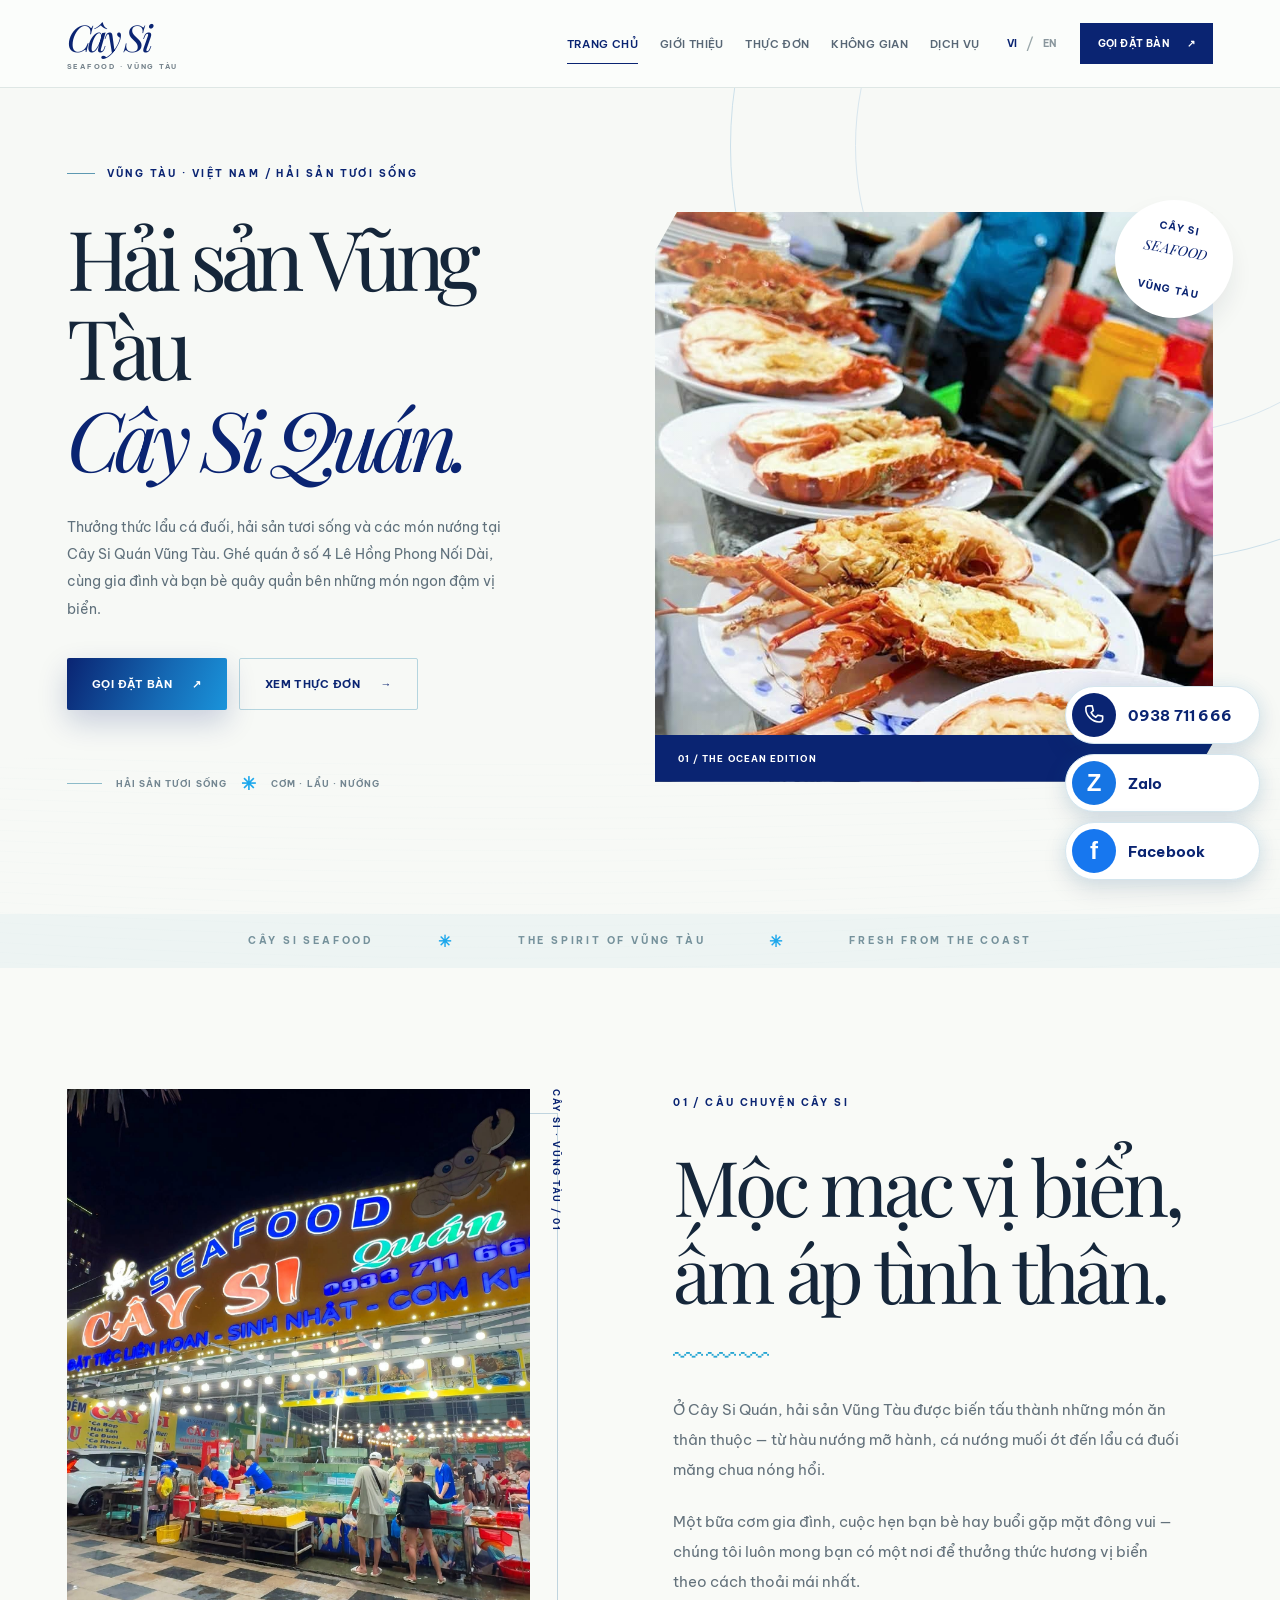
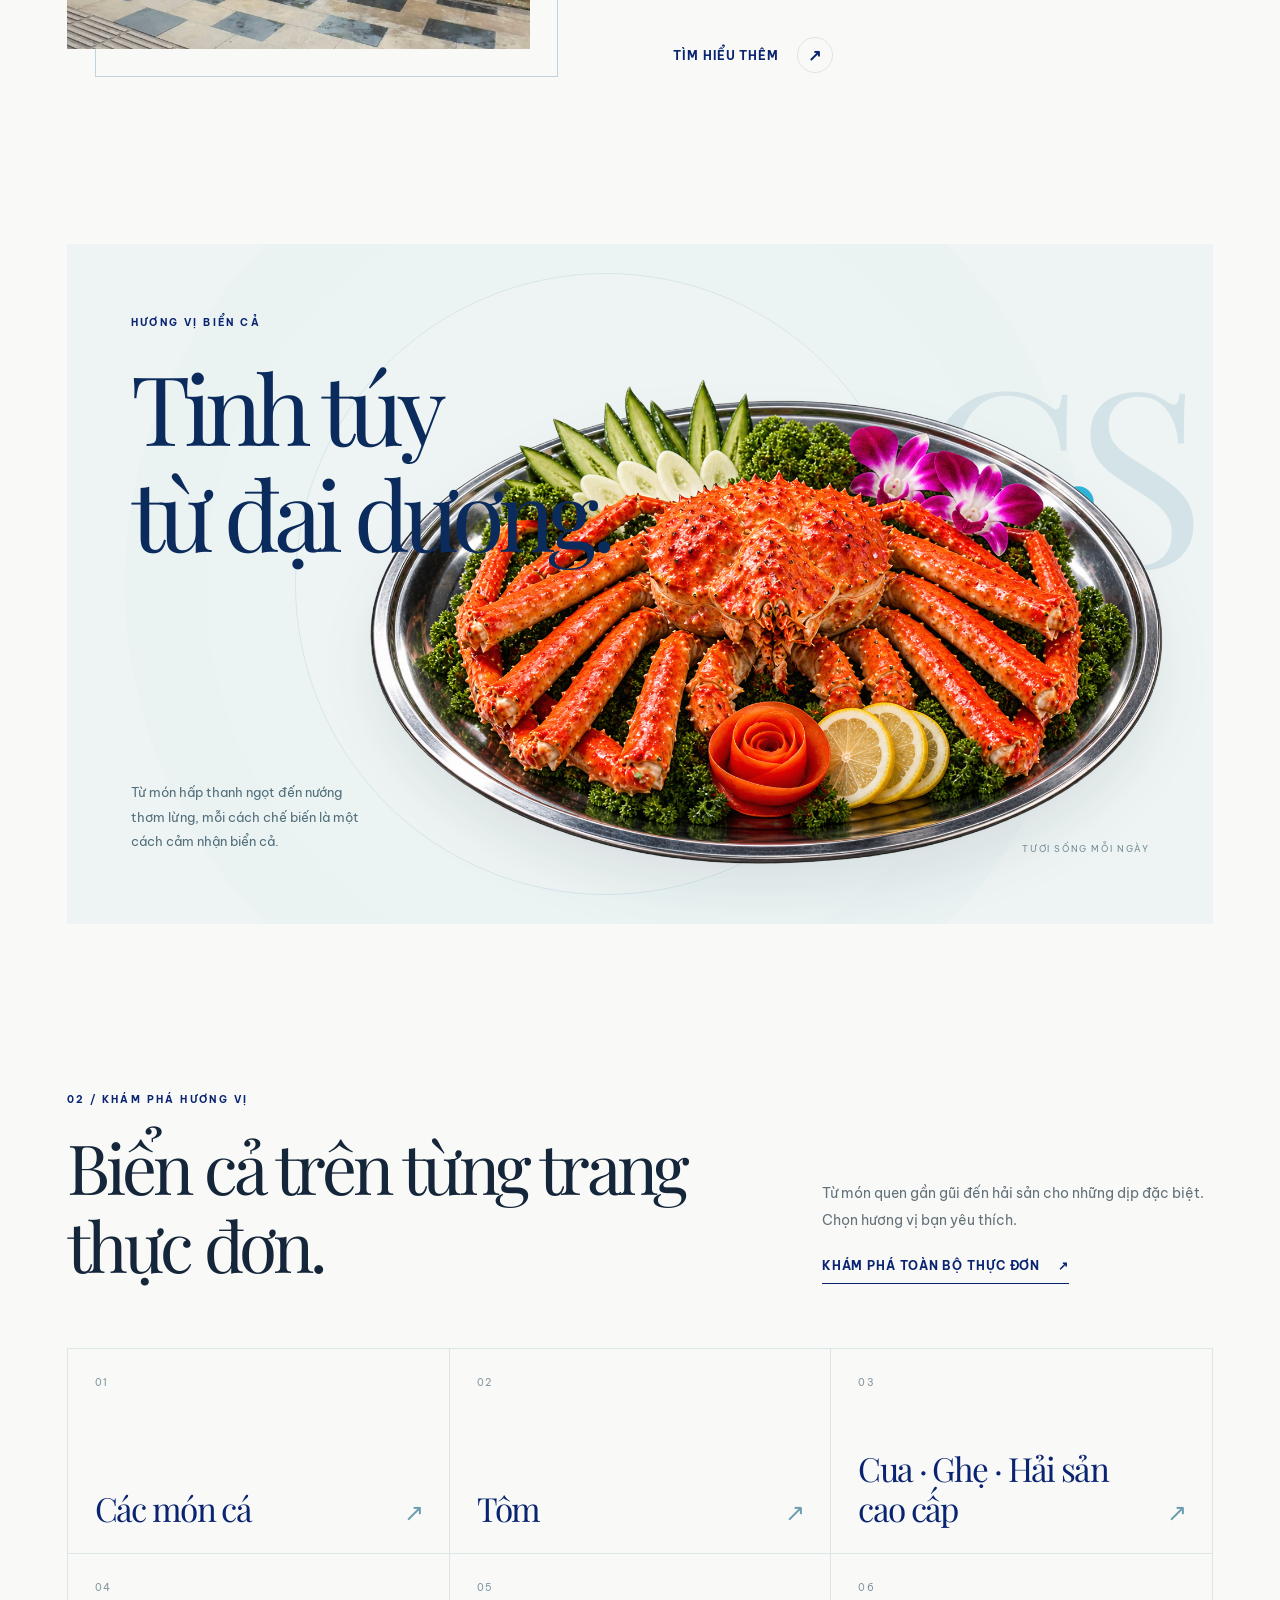
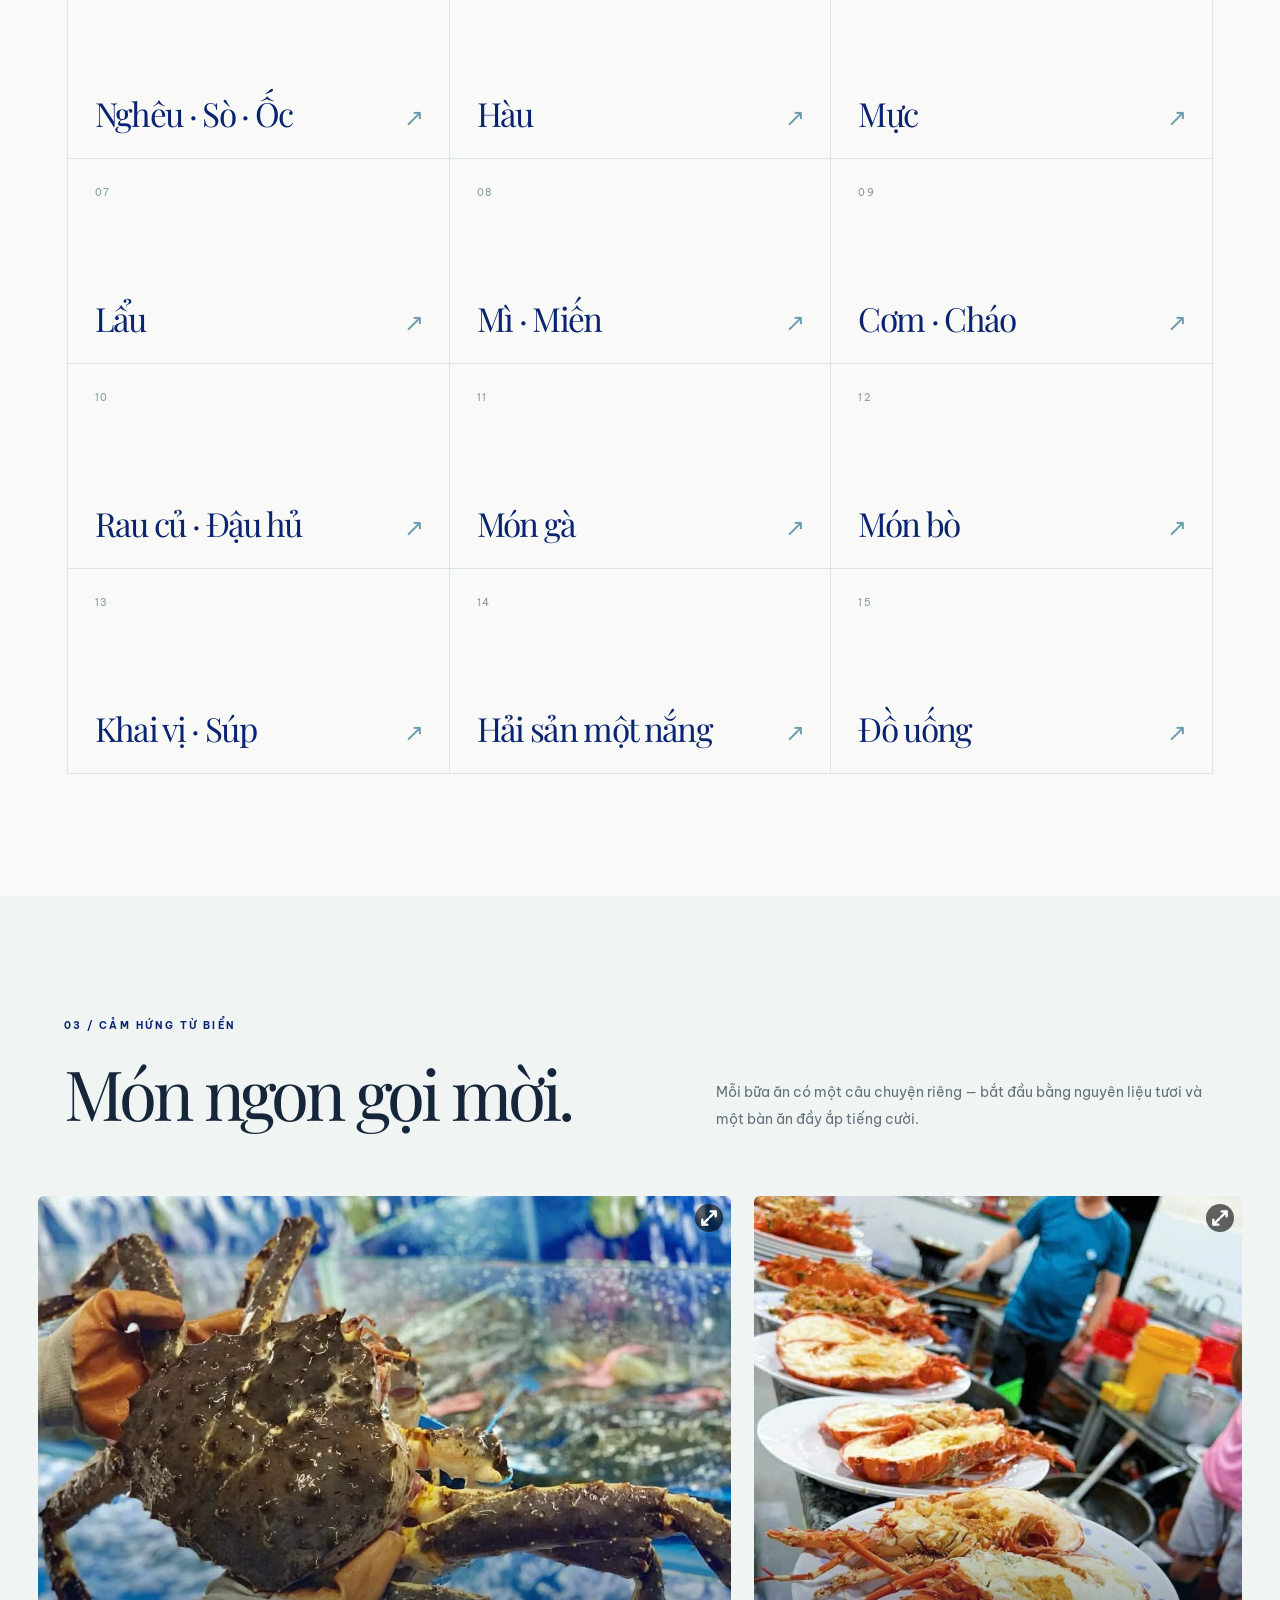
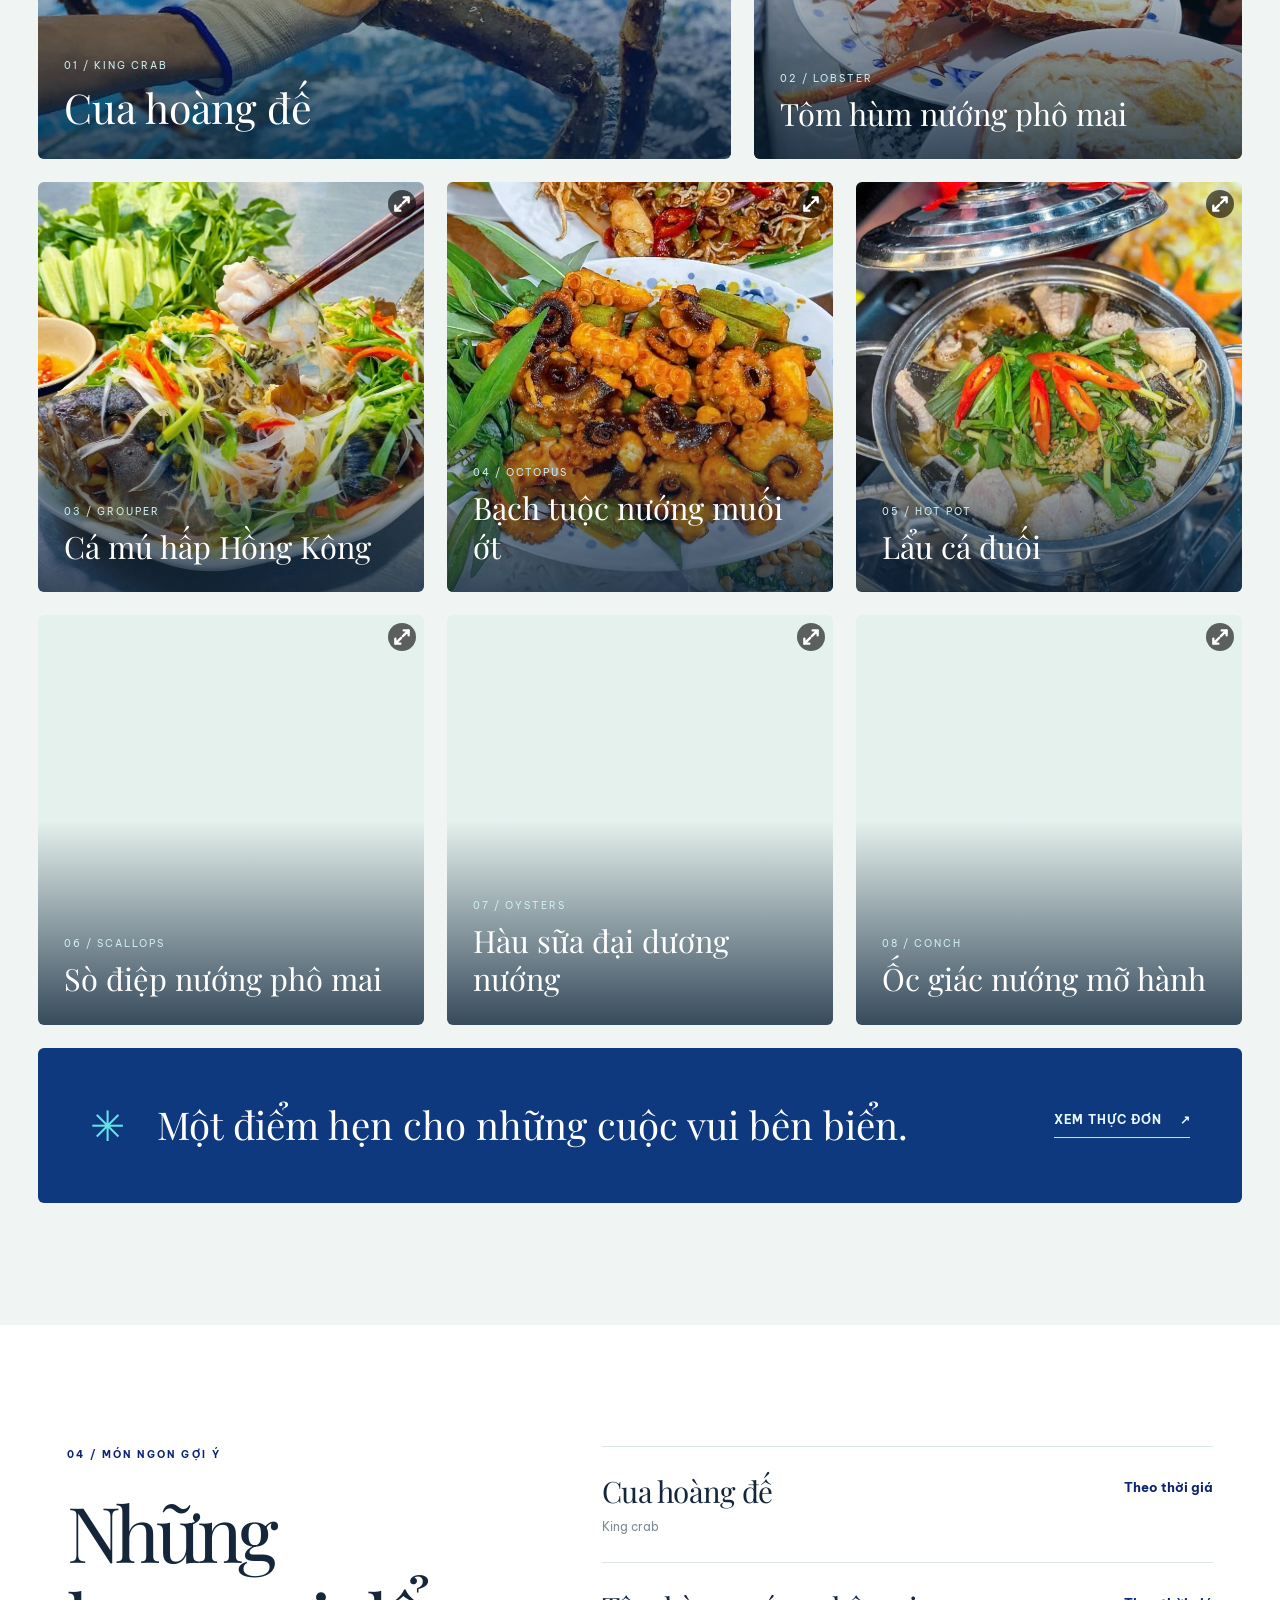
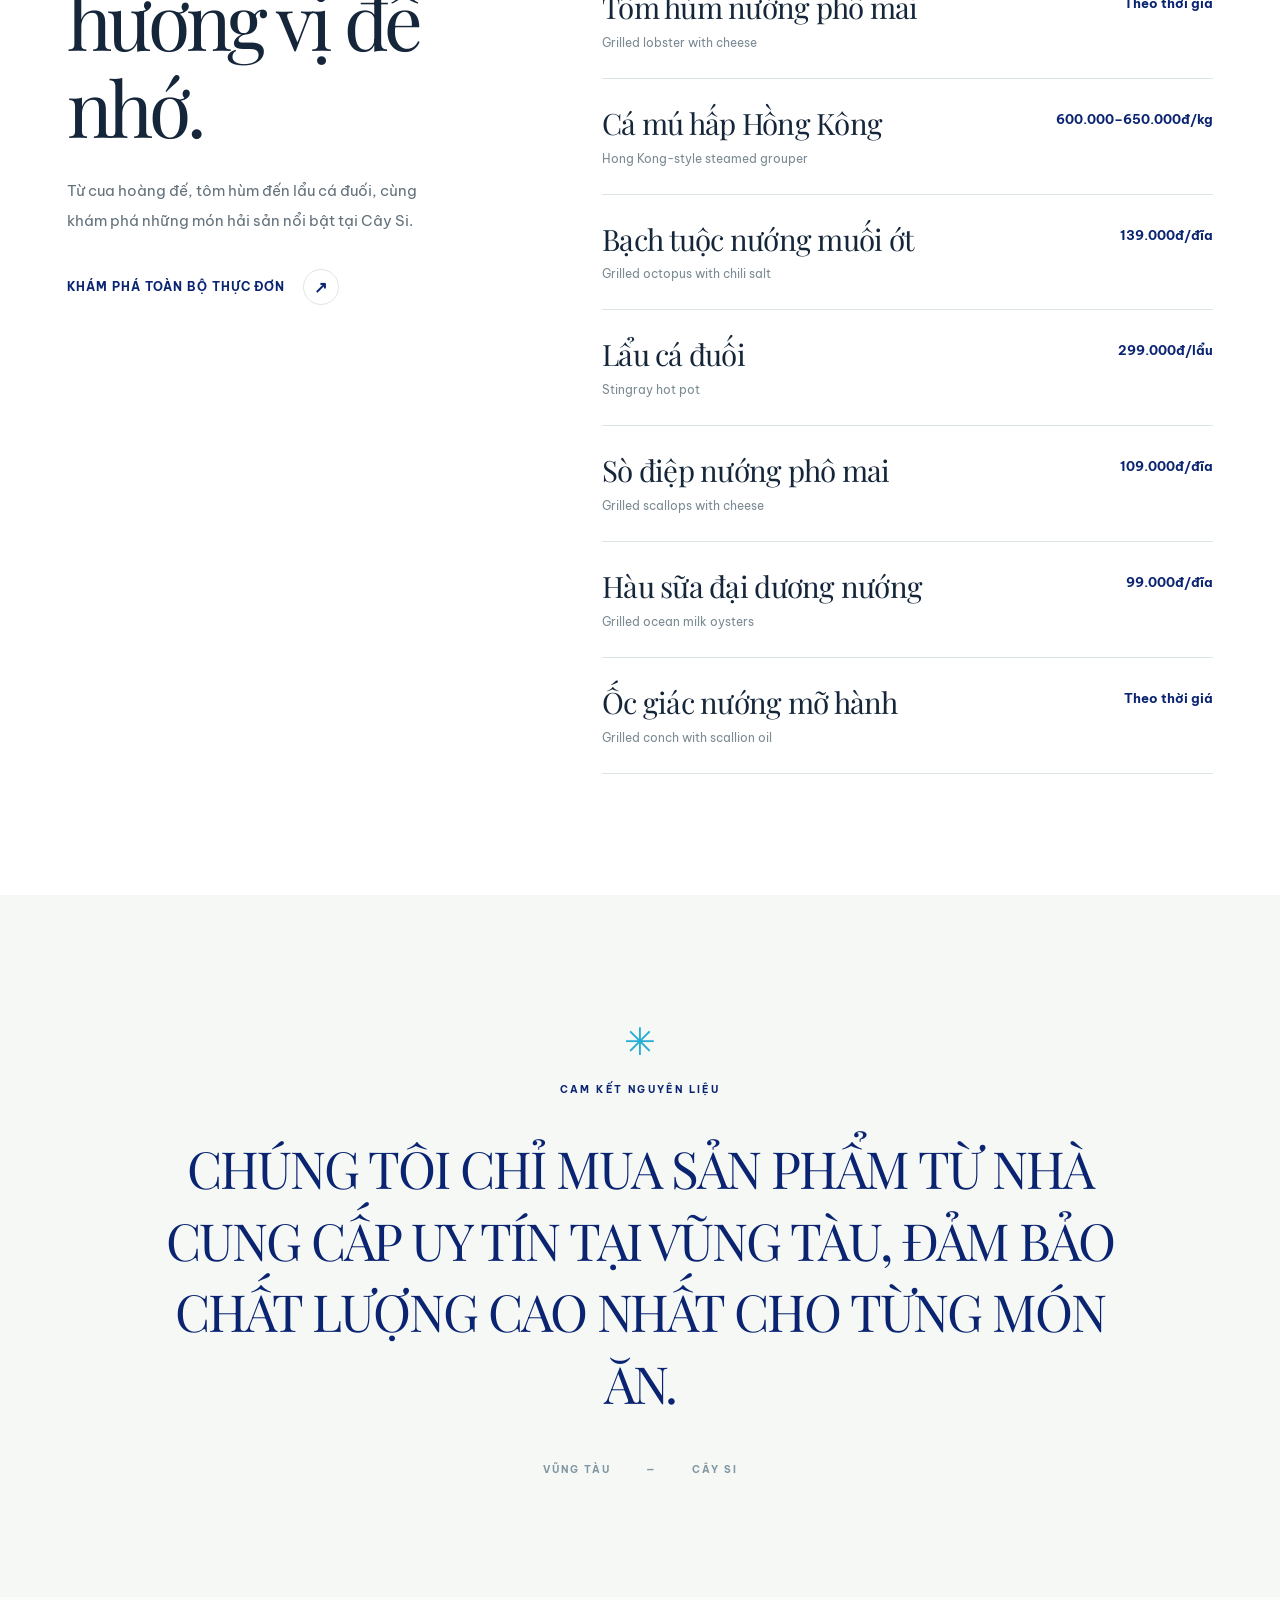
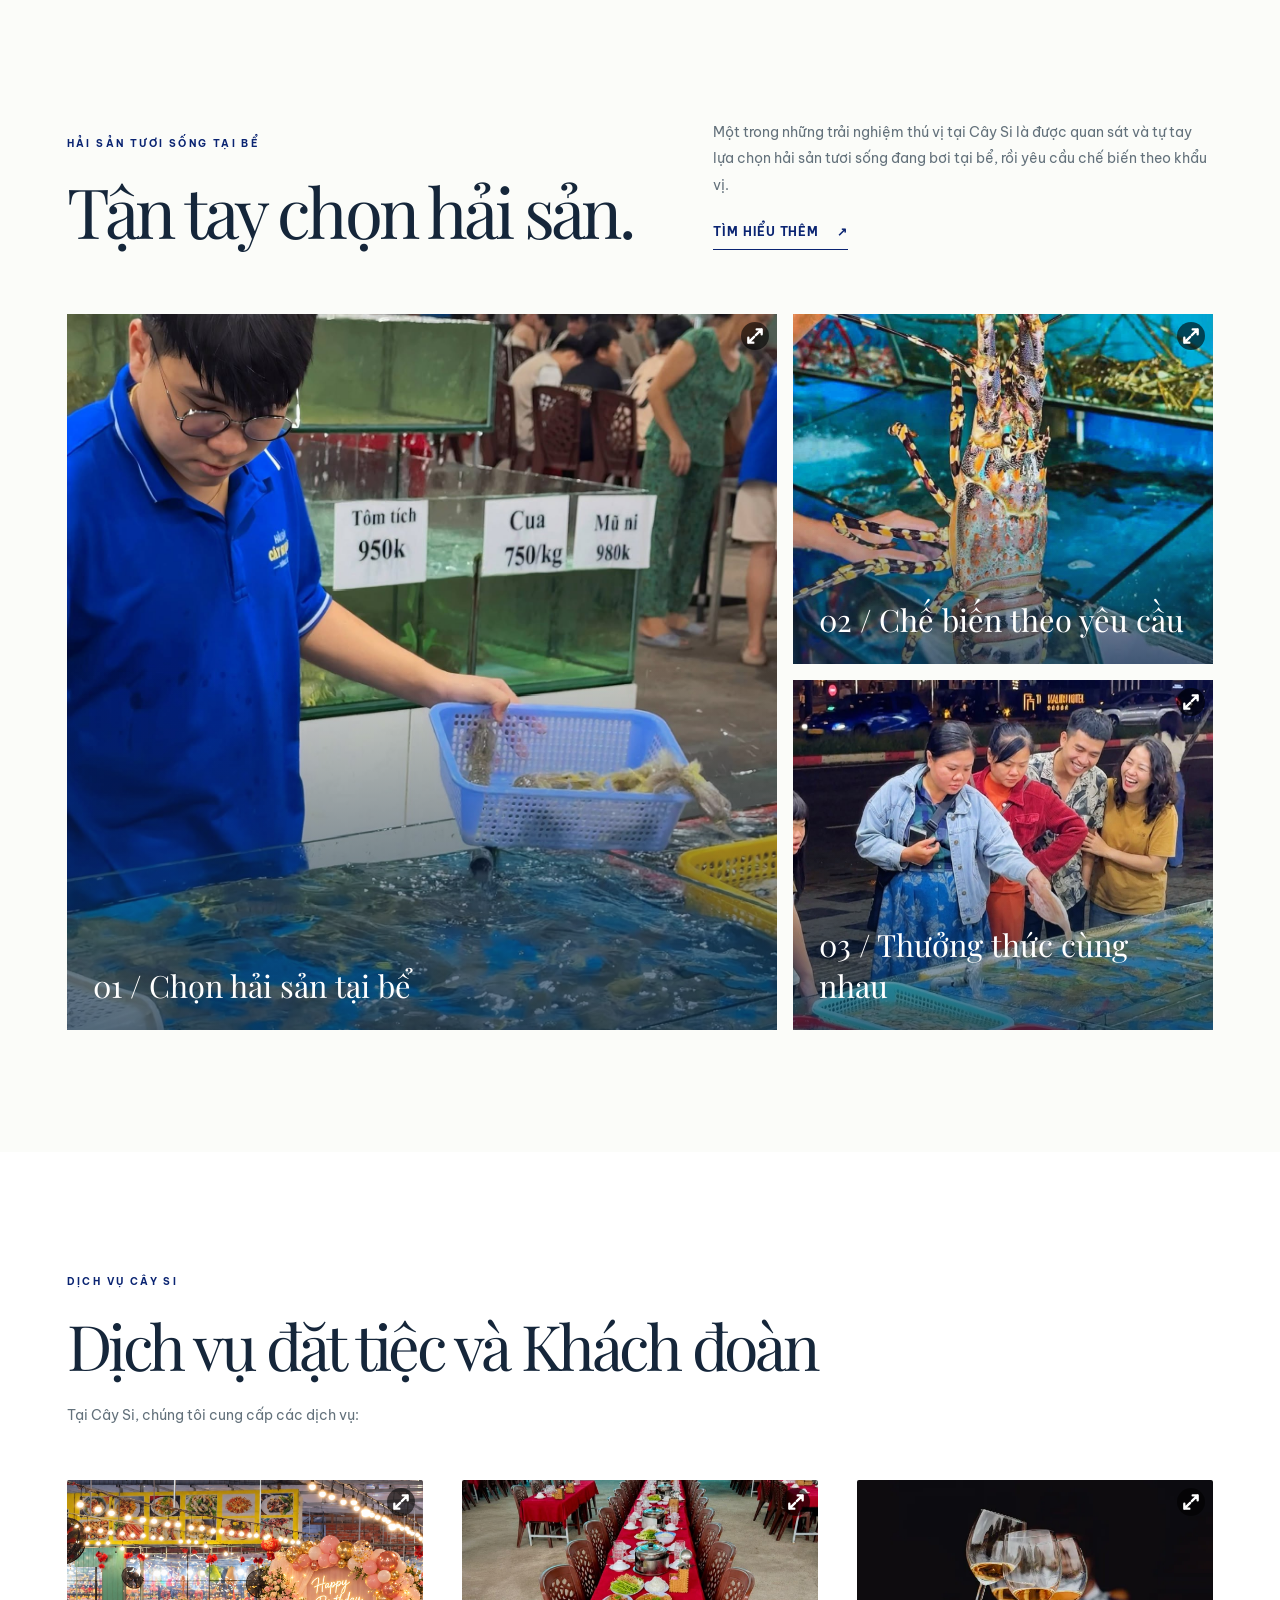
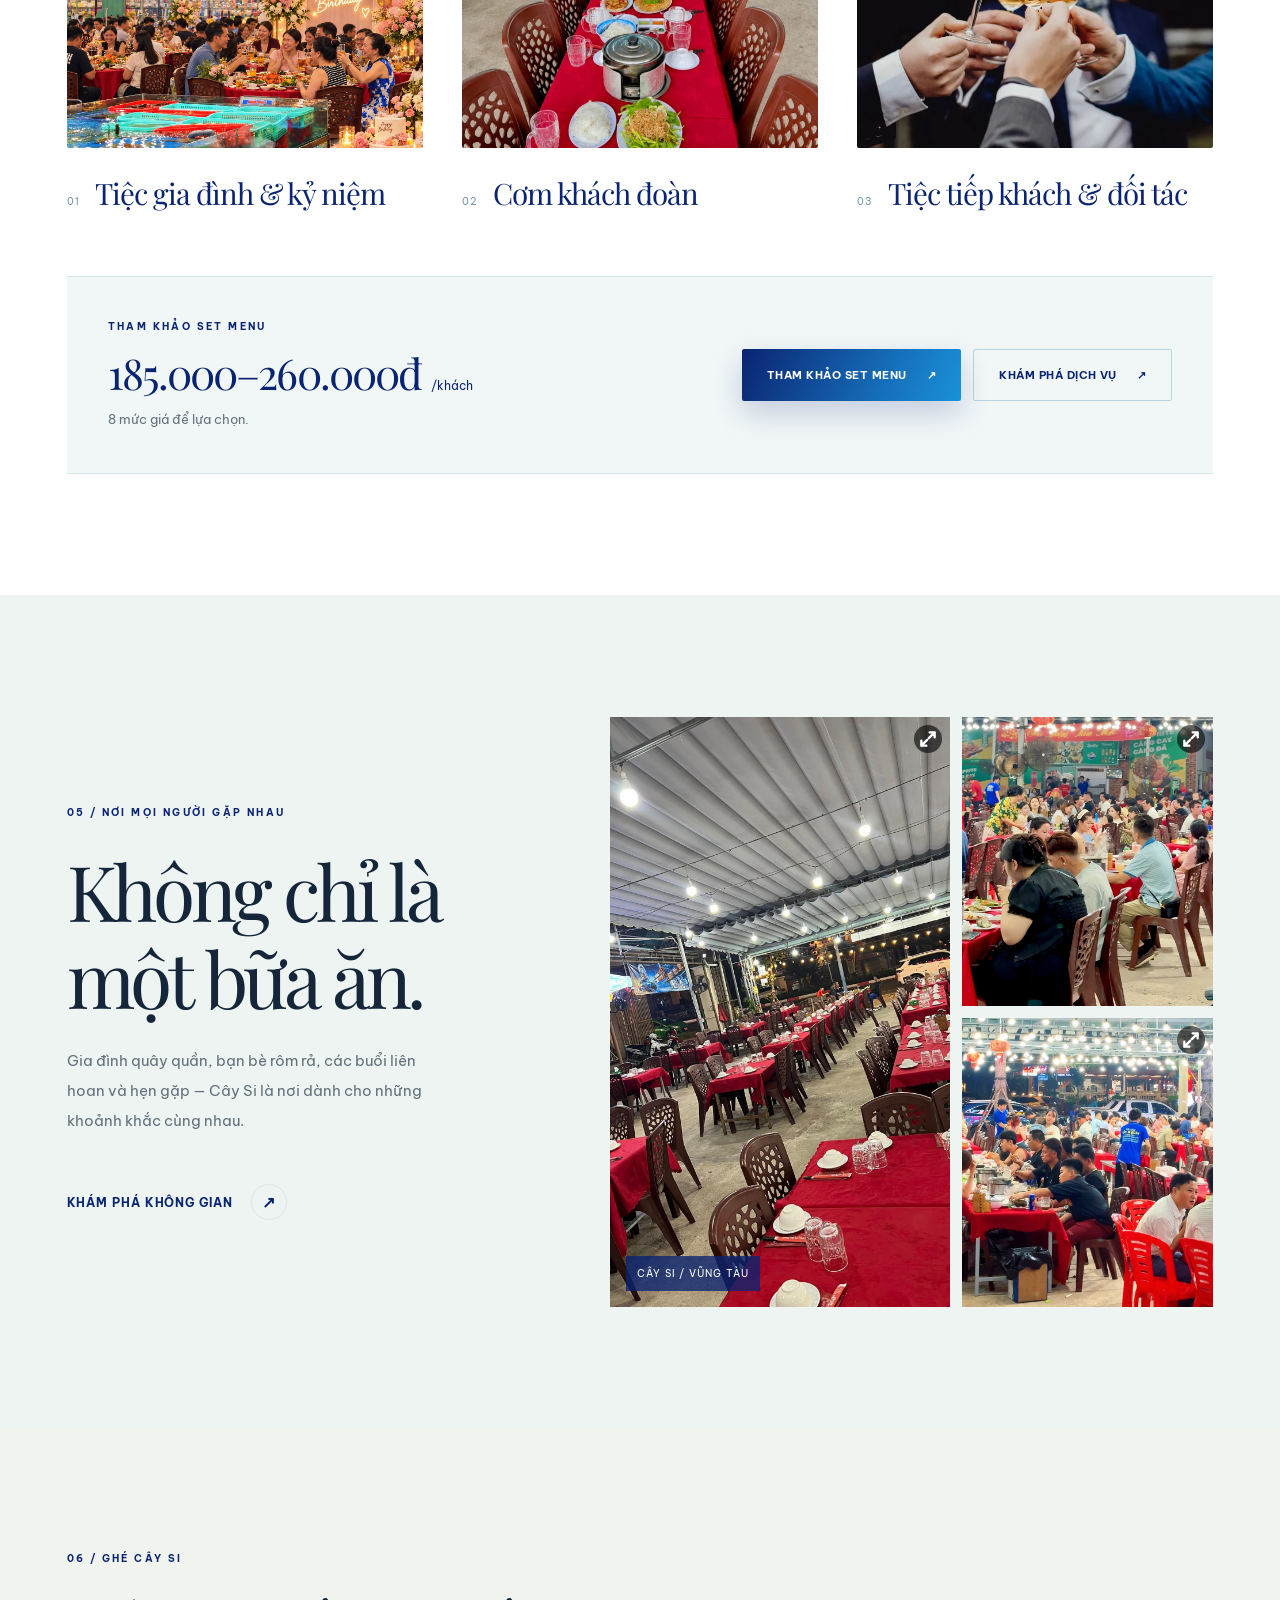
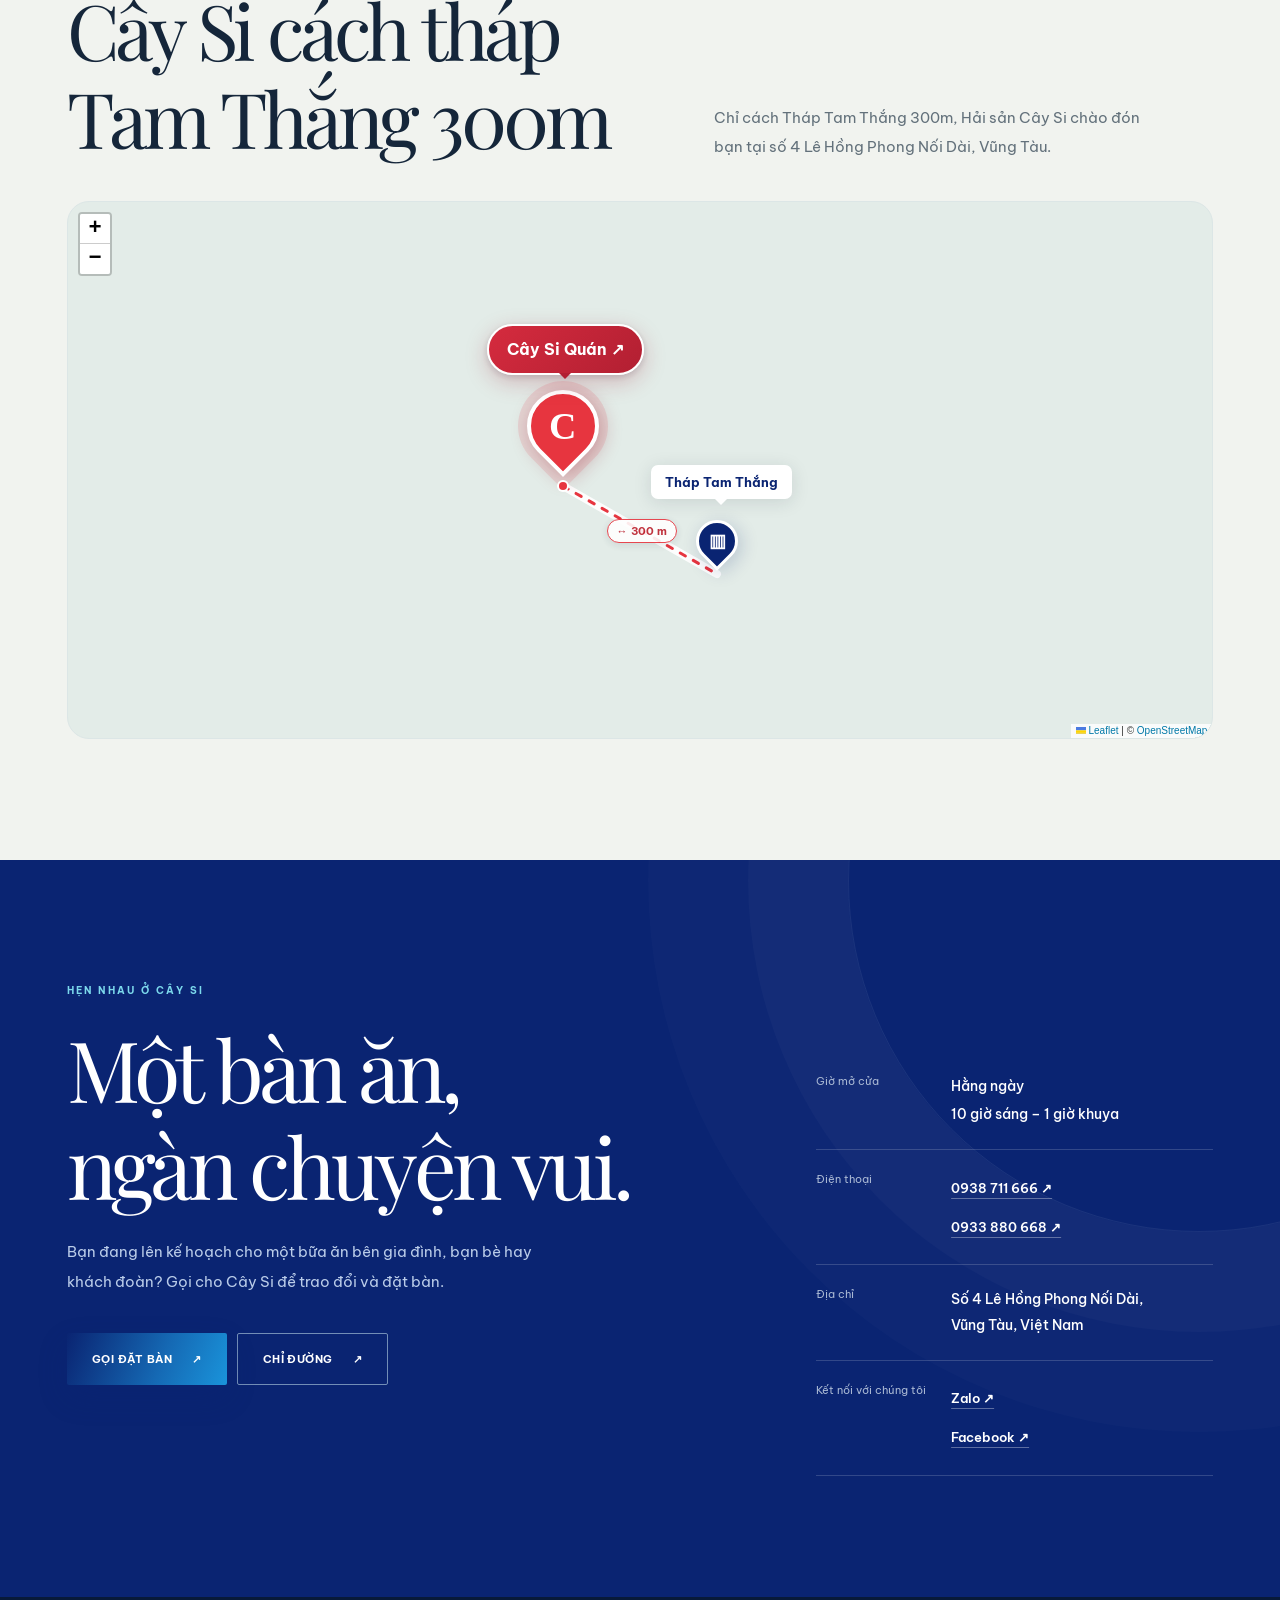
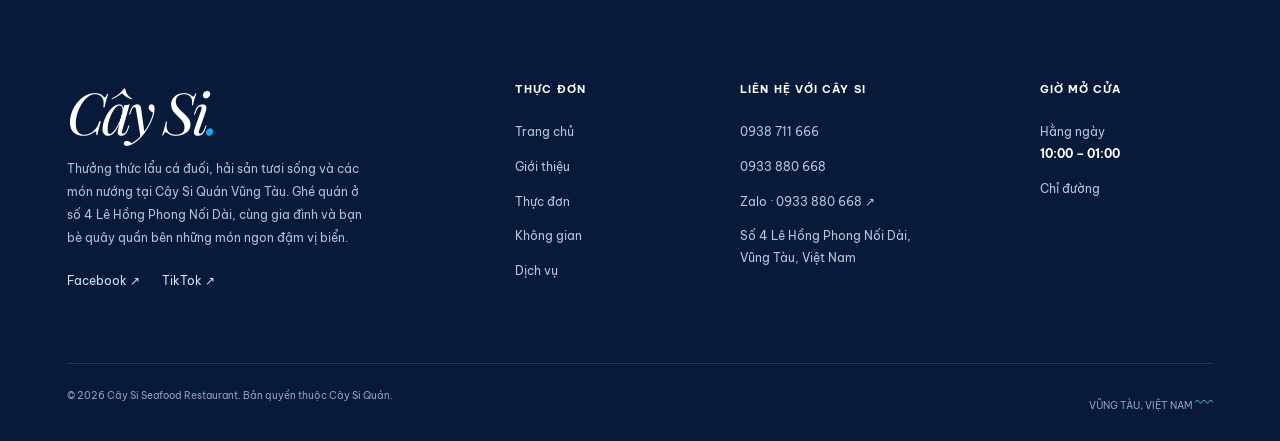
==== commit 56e98cc8: "Upload and fix image" ====
--- a/index.html
+++ b/index.html
@@ -14,13 +14,17 @@
     <meta name="apple-mobile-web-app-title" content="Cay Si" />
     <link rel="manifest" href="my-favicon/site.webmanifest" />
 
-    <meta content="Cây Si Quán Vũng Tàu phục vụ lẩu cá đuối, hải sản tươi sống và món nướng tại số 4 Lê Hồng Phong Nối Dài. Gọi 0938 711 666 đặt bàn." name="description" />
+    <meta
+        content="Cây Si Quán Vũng Tàu phục vụ lẩu cá đuối, hải sản tươi sống và món nướng tại số 4 Lê Hồng Phong Nối Dài. Gọi 0938 711 666 đặt bàn."
+        name="description" />
     <link rel="canonical" href="https://caysiquanvungtau.com/" />
     <meta content="website" property="og:type" />
     <meta content="https://caysiquanvungtau.com/" property="og:url" />
     <meta content="Cây Si Seafood Vũng Tàu" property="og:site_name" />
     <meta content="Cây Si Quán Vũng Tàu | Lẩu cá đuối &amp; Hải sản" property="og:title" />
-    <meta content="Cây Si Quán Vũng Tàu phục vụ lẩu cá đuối, hải sản tươi sống và món nướng tại số 4 Lê Hồng Phong Nối Dài. Gọi 0938 711 666 đặt bàn." property="og:description" />
+    <meta
+        content="Cây Si Quán Vũng Tàu phục vụ lẩu cá đuối, hải sản tươi sống và món nướng tại số 4 Lê Hồng Phong Nối Dài. Gọi 0938 711 666 đặt bàn."
+        property="og:description" />
     <meta content="vi_VN" property="og:locale" />
 
     <meta content="/my-favicon/cover.jpg" property="og:image" />
@@ -30,7 +34,8 @@
     <meta content="Cây Si" property="og:image:alt" />
     <meta name="twitter:card" content="summary_large_image" />
     <meta name="twitter:title" content="Cây Si Quán Vũng Tàu | Lẩu cá đuối &amp; Hải sản" />
-    <meta name="twitter:description" content="Cây Si Quán Vũng Tàu phục vụ lẩu cá đuối, hải sản tươi sống và món nướng tại số 4 Lê Hồng Phong Nối Dài. Gọi 0938 711 666 đặt bàn." />
+    <meta name="twitter:description"
+        content="Cây Si Quán Vũng Tàu phục vụ lẩu cá đuối, hải sản tươi sống và món nướng tại số 4 Lê Hồng Phong Nối Dài. Gọi 0938 711 666 đặt bàn." />
     <meta name="twitter:image" content="/my-favicon/cover.jpg" />
     <meta name="twitter:image:alt" content="Cây Si" />
     <title>Cây Si Quán Vũng Tàu | Lẩu cá đuối &amp; Hải sản</title>
@@ -44,7 +49,8 @@
     <link href="css/style.css?v=6.9" rel="stylesheet" />
     <script
         type="application/ld+json">{"@context":"https://schema.org","@type":"Restaurant","name":"Cây Si Quán Vũng Tàu","description":"Cây Si Quán phục vụ lẩu cá đuối và hải sản tươi sống tại Vũng Tàu.","servesCuisine":["Ẩm thực Việt Nam","Hải sản","Lẩu cá đuối"],"telephone":"+84938711666","address":{"@type":"PostalAddress","streetAddress":"Số 4 Lê Hồng Phong Nối Dài","addressLocality":"Vũng Tàu","addressCountry":"VN"},"sameAs":["https://www.facebook.com/HaiSanTuoiSongVungTauCaySiQuan","https://www.tiktok.com/@caysiquanvungtau"],"openingHours":"Mo-Su 10:00-01:00","alternateName":["Cây Si Quán","Cay Si Quan Vung Tau"],"url":"https://caysiquanvungtau.com/","menu":"https://caysiquanvungtau.com/menu/"}</script>
-    <script type="application/ld+json">{"@context":"https://schema.org","@type":"WebSite","name":"Cây Si Quán Vũng Tàu","alternateName":"Cay Si Quan Vung Tau","url":"https://caysiquanvungtau.com/","inLanguage":"vi-VN"}</script>
+    <script
+        type="application/ld+json">{"@context":"https://schema.org","@type":"WebSite","name":"Cây Si Quán Vũng Tàu","alternateName":"Cay Si Quan Vung Tau","url":"https://caysiquanvungtau.com/","inLanguage":"vi-VN"}</script>
 </head>
 
 <body data-base="./" data-page="home">
@@ -56,9 +62,10 @@
                 <span class="brand-sub">SEAFOOD · VŨNG TÀU</span>
             </a>
             <nav aria-label="Main navigation" class="main-nav" id="main-nav"><a aria-current="page" class="is-active"
-                    data-i18n="navHome" href="./">Trang chủ</a><a class="" data-i18n="navAbout" href="./about/">Giới thiệu</a><a class=""
-                    data-i18n="navMenu" href="./menu/">Thực đơn</a><a class="" data-i18n="navSpace" href="./space/">Kh&#244;ng gian</a><a
-                    class="" data-i18n="navServices" href="./services/">Dịch vụ</a></nav>
+                    data-i18n="navHome" href="./">Trang chủ</a><a class="" data-i18n="navAbout" href="./about/">Giới
+                    thiệu</a><a class="" data-i18n="navMenu" href="./menu/">Thực đơn</a><a class="" data-i18n="navSpace"
+                    href="./space/">Kh&#244;ng gian</a><a class="" data-i18n="navServices" href="./services/">Dịch
+                    vụ</a></nav>
             <div class="header-right">
                 <div aria-label="Language" class="language-switch" role="group"><button aria-pressed="true"
                         class="lang-btn is-active" data-lang="vi" type="button">VI</button><span
@@ -77,21 +84,25 @@
                     class="ambient-lines"></span></div>
             <div class="container hero-grid">
                 <div class="hero-content">
-                    <p class="eyebrow hero-eyebrow" data-i18n="heroEyebrow">VŨNG T&#192;U &#183; VIỆT NAM  /  HẢI SẢN TƯƠI SỐNG</p>
+                    <p class="eyebrow hero-eyebrow" data-i18n="heroEyebrow">VŨNG T&#192;U &#183; VIỆT NAM / HẢI SẢN TƯƠI
+                        SỐNG</p>
                     <h1>
                         <span data-i18n="hero1">Hải sản Vũng Tàu</span>
                         <em data-i18n="hero2">Cây Si Quán.</em>
                     </h1>
-                    <p class="hero-description" data-i18n="heroText">Thưởng thức lẩu c&#225; đuối, hải sản tươi sống v&#224; c&#225;c m&#243;n nướng tại C&#226;y Si Qu&#225;n Vũng T&#224;u. Gh&#233; qu&#225;n ở số 4 L&#234; Hồng Phong Nối D&#224;i, c&#249;ng gia đ&#236;nh v&#224; bạn b&#232; qu&#226;y quần b&#234;n những m&#243;n ngon đậm vị biển.</p>
+                    <p class="hero-description" data-i18n="heroText">Thưởng thức lẩu c&#225; đuối, hải sản tươi sống
+                        v&#224; c&#225;c m&#243;n nướng tại C&#226;y Si Qu&#225;n Vũng T&#224;u. Gh&#233; qu&#225;n ở số
+                        4 L&#234; Hồng Phong Nối D&#224;i, c&#249;ng gia đ&#236;nh v&#224; bạn b&#232; qu&#226;y quần
+                        b&#234;n những m&#243;n ngon đậm vị biển.</p>
                     <div class="hero-actions"><a class="btn btn-gradient" href="tel:+84938711666"><span
                                 data-i18n="reserve">Gọi đặt b&#224;n</span> <span aria-hidden="true">↗</span></a><a
                             class="btn btn-ghost" href="./menu/"><span data-i18n="explore">Xem thực đơn</span><span
                                 aria-hidden="true">→</span></a></div>
-                    <div class="hero-bottom"><span class="fine-rule"></span><span
-                            data-i18n="heroFoot1">HẢI SẢN TƯƠI SỐNG</span><b>✳</b><span data-i18n="heroFoot2">CƠM &#183; LẨU &#183; NƯỚNG</span></div>
+                    <div class="hero-bottom"><span class="fine-rule"></span><span data-i18n="heroFoot1">HẢI SẢN TƯƠI
+                            SỐNG</span><b>✳</b><span data-i18n="heroFoot2">CƠM &#183; LẨU &#183; NƯỚNG</span></div>
                 </div>
                 <div class="hero-visual">
-                    <div class="hero-visual-frame"><img alt="Cua hoàng đế đặt trên đĩa inox, hình ảnh minh họa"
+                    <div class="hero-visual-frame"><img alt="Tôm hùm nướng phô mai được bày trên đĩa tại quầy bếp"
                             data-alt-i18n="heroAlt" fetchpriority="high" height="1024" src="assets/hero_cover.jpg"
                             width="1536" />
                         <div class="hero-visual-label"><span>01 / THE OCEAN EDITION</span><span>↗</span></div>
@@ -106,19 +117,24 @@
             <div class="container">
                 <div class="about-preview-grid">
                     <div class="about-photo-wrap">
-                        <div class="about-photo-img"><img alt="Hình ảnh Cây Si Quán, Vũng Tàu"
-                                data-alt-en="Illustrative grilled fish" data-alt-vi="Hình ảnh Cây Si Quán, Vũng Tàu" decoding="async"
-                                loading="lazy" src="assets/aubout_home_cover.jpg" width="720" height="840" /></div><span
-                            class="vertical-caption">CÂY SI · VŨNG TÀU / 01</span>
+                        <div class="about-photo-img"><img alt="Mặt tiền Cây Si Quán về đêm với biển hiệu sáng đèn"
+                                data-alt-en="Cây Si restaurant frontage at night with its illuminated sign" data-alt-vi="Mặt tiền Cây Si Quán về đêm với biển hiệu sáng đèn"
+                                decoding="async" loading="lazy" src="assets/aubout_home_cover.jpg" width="720"
+                                height="840" /></div><span class="vertical-caption">CÂY SI · VŨNG TÀU / 01</span>
                     </div>
                     <div class="about-preview-copy">
                         <p class="eyebrow" data-i18n="introLabel">01 / C&#194;U CHUYỆN C&#194;Y SI</p>
                         <h2 class="display-heading" data-i18n="introTitle">Mộc mạc vị biển.
-Ấm &#225;p t&#236;nh th&#226;n.</h2>
+                            Ấm &#225;p t&#236;nh th&#226;n.</h2>
                         <div aria-hidden="true" class="small-wave">〰〰〰</div>
-                        <p data-i18n="introP1">Ở C&#226;y Si Qu&#225;n, hải sản Vũng T&#224;u được biến tấu th&#224;nh những m&#243;n ăn th&#226;n thuộc — từ h&#224;u nướng mỡ h&#224;nh, c&#225; nướng muối ớt đến lẩu c&#225; đuối măng chua n&#243;ng hổi.</p>
-                        <p data-i18n="introP2">Một bữa cơm gia đ&#236;nh, cuộc hẹn bạn b&#232; hay buổi gặp mặt đ&#244;ng vui — ch&#250;ng t&#244;i lu&#244;n mong bạn c&#243; một nơi để thưởng thức hương vị biển theo c&#225;ch thoải m&#225;i nhất.</p><a class="editorial-link" href="./about/"><span
-                                data-i18n="learnMore">T&#236;m hiểu th&#234;m</span><span class="round-arrow">↗</span></a>
+                        <p data-i18n="introP1">Ở C&#226;y Si Qu&#225;n, hải sản Vũng T&#224;u được biến tấu th&#224;nh
+                            những m&#243;n ăn th&#226;n thuộc — từ h&#224;u nướng mỡ h&#224;nh, c&#225; nướng muối ớt
+                            đến lẩu c&#225; đuối măng chua n&#243;ng hổi.</p>
+                        <p data-i18n="introP2">Một bữa cơm gia đ&#236;nh, cuộc hẹn bạn b&#232; hay buổi gặp mặt
+                            đ&#244;ng vui — ch&#250;ng t&#244;i lu&#244;n mong bạn c&#243; một nơi để thưởng thức hương
+                            vị biển theo c&#225;ch thoải m&#225;i nhất.</p><a class="editorial-link"
+                            href="./about/"><span data-i18n="learnMore">T&#236;m hiểu th&#234;m</span><span
+                                class="round-arrow">↗</span></a>
                     </div>
                 </div>
             </div>
@@ -128,14 +144,16 @@
                 <div class="crab-title-block">
                     <p class="eyebrow" data-i18n="crabEyebrow">HƯƠNG VỊ BIỂN CẢ</p>
                     <h2 data-i18n="crabTitle">Tinh t&#250;y
-từ đại dương.</h2>
+                        từ đại dương.</h2>
                 </div>
                 <div aria-hidden="true" class="crab-deco">C<span>·</span>S</div><img
-                    alt="Cua hoàng đế, hình minh họa tách nền" data-alt-en="Illustrative king crab"
-                    data-alt-vi="Cua hoàng đế, hình minh họa tách nền" decoding="async" height="925" loading="lazy"
+                    alt="Cua hoàng đế chín đỏ trên đĩa inox, trang trí cùng rau và chanh" data-alt-en="Cooked red king crab on a stainless steel platter with greens and lime"
+                    data-alt-vi="Cua hoàng đế chín đỏ trên đĩa inox, trang trí cùng rau và chanh" decoding="async" height="925" loading="lazy"
                     src="assets/kingcrabsection.png" width="1206" />
                 <div class="crab-foot">
-                    <p data-i18n="crabText">Từ m&#243;n hấp thanh ngọt đến nướng thơm lừng, mỗi c&#225;ch chế biến l&#224; một c&#225;ch cảm nhận biển cả.</p><span data-i18n="crabNote">TƯƠI SỐNG MỖI NG&#192;Y</span>
+                    <p data-i18n="crabText">Từ m&#243;n hấp thanh ngọt đến nướng thơm lừng, mỗi c&#225;ch chế biến
+                        l&#224; một c&#225;ch cảm nhận biển cả.</p><span data-i18n="crabNote">TƯƠI SỐNG MỖI
+                        NG&#192;Y</span>
                 </div>
             </div>
         </section>
@@ -147,8 +165,10 @@
                         <h2 class="section-title" data-i18n="categoryTitle">Biển cả tr&#234;n từng trang thực đơn.</h2>
                     </div>
                     <div class="heading-aside">
-                        <p data-i18n="categoryText">Từ m&#243;n quen gần gũi đến hải sản cho những dịp đặc biệt. Chọn hương vị bạn y&#234;u th&#237;ch.</p><a class="text-link" href="./menu/"><span
-                                data-i18n="viewAll">Kh&#225;m ph&#225; to&#224;n bộ thực đơn</span><span aria-hidden="true">↗</span></a>
+                        <p data-i18n="categoryText">Từ m&#243;n quen gần gũi đến hải sản cho những dịp đặc biệt. Chọn
+                            hương vị bạn y&#234;u th&#237;ch.</p><a class="text-link" href="./menu/"><span
+                                data-i18n="viewAll">Kh&#225;m ph&#225; to&#224;n bộ thực đơn</span><span
+                                aria-hidden="true">↗</span></a>
                     </div>
                 </div>
                 <div class="category-navigation"><a class="category-tile" href="./menu/#fish"><span
@@ -199,13 +219,14 @@
                         <h2 class="section-title" data-i18n="galleryTitle">M&#243;n ngon gọi mời.</h2>
                     </div>
                     <div class="heading-aside">
-                        <p data-i18n="galleryText">Mỗi bữa ăn c&#243; một c&#226;u chuyện ri&#234;ng — bắt đầu bằng nguy&#234;n liệu tươi v&#224; một b&#224;n ăn đầy ắp tiếng cười.</p>
+                        <p data-i18n="galleryText">Mỗi bữa ăn c&#243; một c&#226;u chuyện ri&#234;ng — bắt đầu bằng
+                            nguy&#234;n liệu tươi v&#224; một b&#224;n ăn đầy ắp tiếng cười.</p>
                     </div>
                 </div>
                 <div class="food-collage">
                     <figure class="food-gallery-item food-feature">
-                        <img alt="Cua hoàng đế, hình minh họa" data-alt-en="Illustrative king crab"
-                            data-alt-vi="Cua hoàng đế, hình minh họa" decoding="async" loading="lazy"
+                        <img alt="Cua hoàng đế sống được cầm trước bể hải sản" data-alt-en="A live king crab held in front of a seafood tank"
+                            data-alt-vi="Cua hoàng đế sống được cầm trước bể hải sản" decoding="async" loading="lazy"
                             src="assets/kingcrab.jpg" width="1024" height="1024" />
                         <figcaption>
                             <span>01 / KING CRAB</span>
@@ -213,17 +234,18 @@
                         </figcaption>
                     </figure>
                     <figure class="food-gallery-item">
-                        <img alt="Tôm hùm nướng phô mai, hình minh họa" data-alt-en="Illustrative grilled lobster with cheese"
-                            data-alt-vi="Tôm hùm nướng phô mai, hình minh họa" decoding="async" loading="lazy"
+                        <img alt="Tôm hùm nướng phô mai được bày trên đĩa tại quầy bếp"
+                            data-alt-en="Grilled lobster halves topped with cheese on plates at the kitchen counter"
+                            data-alt-vi="Tôm hùm nướng phô mai được bày trên đĩa tại quầy bếp" decoding="async" loading="lazy"
                             src="assets/hero_cover.jpg" width="960" height="1280" />
                         <figcaption>
                             <span>02 / LOBSTER</span>
                             <strong data-home-dish="tom-hum-pho-mai">Tôm hùm nướng phô mai</strong>
                         </figcaption>
                     </figure>
-                    <figure class="food-gallery-item"><img alt="Cá mú hấp Hồng Kông, hình minh họa"
-                            data-alt-en="Illustrative Hong Kong-style steamed grouper"
-                            data-alt-vi="Cá mú hấp Hồng Kông, hình minh họa" decoding="async" loading="lazy"
+                    <figure class="food-gallery-item"><img alt="Cá mú hấp Hồng Kông nguyên con, phủ hành và ớt thái sợi"
+                            data-alt-en="Whole Hong Kong-style steamed grouper topped with shredded scallions and chilies"
+                            data-alt-vi="Cá mú hấp Hồng Kông nguyên con, phủ hành và ớt thái sợi" decoding="async" loading="lazy"
                             src="assets/ca-mu-hong-kong.jpg" width="1122" height="1402" />
                         <figcaption>
                             <span>03 / GROUPER</span>
@@ -231,45 +253,48 @@
                         </figcaption>
                     </figure>
                     <figure class="food-gallery-item">
-                        <img alt="Bạch tuộc nướng muối ớt, hình minh họa" data-alt-en="Illustrative grilled octopus with chili salt"
-                            data-alt-vi="Bạch tuộc nướng muối ớt, hình minh họa" decoding="async" loading="lazy"
+                        <img alt="Đĩa bạch tuộc nướng muối ớt ăn kèm rau xanh"
+                            data-alt-en="Grilled octopus with chili salt served with greens"
+                            data-alt-vi="Đĩa bạch tuộc nướng muối ớt ăn kèm rau xanh" decoding="async" loading="lazy"
                             src="assets/bach-tuoc-muoi-ot.jpg" width="1122" height="1402" />
                         <figcaption>
                             <span>04 / OCTOPUS</span>
                             <strong data-home-dish="bach-tuoc-muoi-ot">Bạch tuộc nướng muối ớt</strong>
                         </figcaption>
                     </figure>
-                    <figure class="food-gallery-item"><img alt="Lẩu cá đuối, hình minh họa"
-                            data-alt-en="Illustrative stingray hot pot"
-                            data-alt-vi="Lẩu cá đuối, hình minh họa" decoding="async" loading="lazy"
-                            src="assets/hotpot.jpg" width="1370" height="1280" />
+                    <figure class="food-gallery-item"><img alt="Nồi lẩu cá đuối với rau và ớt trên bếp tại bàn"
+                            data-alt-en="Stingray hot pot with greens and chilies on a tabletop burner" data-alt-vi="Nồi lẩu cá đuối với rau và ớt trên bếp tại bàn"
+                            decoding="async" loading="lazy" src="assets/hotpot.jpg" width="1370" height="1280" />
                         <figcaption>
                             <span>05 / HOT POT</span>
                             <strong data-home-dish="lau-ca-duoi">Lẩu cá đuối</strong>
                         </figcaption>
                     </figure>
-                    <figure class="food-gallery-item"><img alt="Sò điệp nướng phô mai, hình minh họa"
-                            data-alt-en="Illustrative grilled scallops with cheese"
-                            data-alt-vi="Sò điệp nướng phô mai, hình minh họa" decoding="async" loading="lazy"
+                    <figure class="food-gallery-item"><img alt="Sò điệp và nhum biển đang nướng trên bếp than"
+                            data-alt-en="Scallops and sea urchins cooking on a charcoal grill"
+                            data-alt-vi="Sò điệp và nhum biển đang nướng trên bếp than" decoding="async" loading="lazy"
                             src="assets/about-cuisine-4.jpg" width="1254" height="1254" />
-                        <figcaption><span>06 / SCALLOPS</span><strong data-home-dish="so-diep-pho-mai">Sò điệp nướng phô mai</strong>
+                        <figcaption><span>06 / SCALLOPS</span><strong data-home-dish="so-diep-pho-mai">Sò điệp nướng phô
+                                mai</strong>
                         </figcaption>
                     </figure>
-                    <figure class="food-gallery-item"><img alt="Hàu sữa đại dương nướng, hình minh họa"
-                            data-alt-en="Illustrative grilled ocean milk oysters"
-                            data-alt-vi="Hàu sữa đại dương nướng, hình minh họa" decoding="async" loading="lazy"
+                    <figure class="food-gallery-item"><img alt="Hàu nướng phô mai và mỡ hành trên vỉ than"
+                            data-alt-en="Oysters topped with cheese and scallion oil on a charcoal grill"
+                            data-alt-vi="Hàu nướng phô mai và mỡ hành trên vỉ than" decoding="async" loading="lazy"
                             src="assets/hau-sua-dai-duong.jpg" width="1122" height="1402" />
-                        <figcaption><span>07 / OYSTERS</span><strong data-home-dish="hau-sua-dai-duong">Hàu sữa đại dương nướng</strong></figcaption>
-                    </figure>
-                    <figure class="food-gallery-item"><img alt="Ốc giác nướng mỡ hành, hình minh họa"
-                            data-alt-en="Illustrative grilled conch with scallion oil"
-                            data-alt-vi="Ốc giác nướng mỡ hành, hình minh họa" decoding="async" loading="lazy"
+                        <figcaption><span>07 / OYSTERS</span><strong data-home-dish="hau-sua-dai-duong">Hàu sữa đại
+                                dương nướng</strong></figcaption>
+                    </figure>
+                    <figure class="food-gallery-item"><img alt="Ốc nướng mỡ hành trên bếp than hồng"
+                            data-alt-en="Sea snails with scallion oil cooking over glowing charcoal"
+                            data-alt-vi="Ốc nướng mỡ hành trên bếp than hồng" decoding="async" loading="lazy"
                             src="assets/oc_nuong.jpg" width="2048" height="1969" />
-                        <figcaption><span>08 / CONCH</span><strong data-home-dish="oc-giac-mo-hanh">Ốc giác nướng mỡ hành</strong></figcaption>
+                        <figcaption><span>08 / CONCH</span><strong data-home-dish="oc-giac-mo-hanh">Ốc giác nướng mỡ
+                                hành</strong></figcaption>
                     </figure>
                     <div class="food-gallery-quote"><span aria-hidden="true">✳</span>
-                        <p data-i18n="introTag">Một điểm hẹn cho những cuộc vui b&#234;n biển.</p><a class="editorial-link" href="./menu/"><span
-                                data-i18n="explore">Xem thực đơn</span> ↗</a>
+                        <p data-i18n="introTag">Một điểm hẹn cho những cuộc vui b&#234;n biển.</p><a
+                            class="editorial-link" href="./menu/"><span data-i18n="explore">Xem thực đơn</span> ↗</a>
                     </div>
                 </div>
             </div>
@@ -279,8 +304,10 @@
                 <div>
                     <p class="eyebrow" data-i18n="menuLabel">04 / M&#211;N NGON GỢI &#221;</p>
                     <h2 class="display-heading" data-i18n="menuTitle">Những hương vị để nhớ.</h2>
-                    <p class="section-copy" data-i18n="menuText">Từ cua hoàng đế, tôm hùm đến lẩu cá đuối, cùng khám phá những món hải sản nổi bật tại Cây Si.</p><a class="editorial-link" href="./menu/"><span
-                            data-i18n="viewAll">Kh&#225;m ph&#225; to&#224;n bộ thực đơn</span><span class="round-arrow">↗</span></a>
+                    <p class="section-copy" data-i18n="menuText">Từ cua hoàng đế, tôm hùm đến lẩu cá đuối, cùng khám phá
+                        những món hải sản nổi bật tại Cây Si.</p><a class="editorial-link" href="./menu/"><span
+                            data-i18n="viewAll">Kh&#225;m ph&#225; to&#224;n bộ thực đơn</span><span
+                            class="round-arrow">↗</span></a>
                 </div>
                 <div class="featured-menu-items" id="featured-menu-items"></div>
             </div>
@@ -289,7 +316,8 @@
             <div class="container quality-inner">
                 <div class="quality-ornament">✳</div>
                 <p class="eyebrow" data-i18n="qualityLabel">CAM KẾT NGUY&#202;N LIỆU</p>
-                <h2 data-i18n="qualityText">CH&#218;NG T&#212;I CHỈ MUA SẢN PHẨM TỪ NH&#192; CUNG CẤP UY T&#205;N TẠI VŨNG T&#192;U, ĐẢM BẢO CHẤT LƯỢNG CAO NHẤT CHO TỪNG M&#211;N ĂN.</h2>
+                <h2 data-i18n="qualityText">CH&#218;NG T&#212;I CHỈ MUA SẢN PHẨM TỪ NH&#192; CUNG CẤP UY T&#205;N TẠI
+                    VŨNG T&#192;U, ĐẢM BẢO CHẤT LƯỢNG CAO NHẤT CHO TỪNG M&#211;N ĂN.</h2>
                 <div class="quality-line"><span>VŨNG TÀU</span><span>—</span><span>CÂY SI</span></div>
             </div>
         </section>
@@ -302,23 +330,26 @@
                             bàn.</h2>
                     </div>
                     <div class="heading-aside">
-                        <p data-i18n="liveText">Một trong những trải nghiệm th&#250; vị tại C&#226;y Si l&#224; được quan s&#225;t v&#224; tự tay lựa chọn hải sản tươi sống đang bơi tại bể, rồi y&#234;u cầu chế biến theo khẩu vị.</p>
-                        <a class="text-link" href="./about/#live-experience"><span data-i18n="learnMore">T&#236;m hiểu th&#234;m</span> ↗</a>
+                        <p data-i18n="liveText">Một trong những trải nghiệm th&#250; vị tại C&#226;y Si l&#224; được
+                            quan s&#225;t v&#224; tự tay lựa chọn hải sản tươi sống đang bơi tại bể, rồi y&#234;u cầu
+                            chế biến theo khẩu vị.</p>
+                        <a class="text-link" href="./about/#live-experience"><span data-i18n="learnMore">T&#236;m hiểu
+                                th&#234;m</span> ↗</a>
                     </div>
                 </div>
                 <div class="live-seafood-grid">
-                    <figure class="live-main"><img alt="Minh họa hải sản, chưa phải ảnh bể hải sản thực tế"
-                            data-alt-en="Illustrative seafood image; not an actual tank photo"
-                            data-alt-vi="Hình hải sản minh họa, chưa phải ảnh bể thực tế" loading="lazy"
+                    <figure class="live-main"><img alt="Nhân viên lựa hải sản trong bể tại Cây Si"
+                            data-alt-en="A staff member selecting seafood from a tank at Cây Si"
+                            data-alt-vi="Nhân viên lựa hải sản trong bể tại Cây Si" loading="lazy"
                             src="assets/live_seafood_1.jpg" width="720" height="840" />
                         <figcaption data-i18n="liveStep1">01 / Chọn hải sản tại bể</figcaption>
                     </figure>
-                    <figure><img alt="Hải sản minh họa" data-alt-i18n="galleryAlt" loading="lazy"
+                    <figure><img alt="Tôm hùm sống được nhấc lên trước bể hải sản" data-alt-en="A live spiny lobster held up in front of a seafood tank" data-alt-vi="Tôm hùm sống được nhấc lên trước bể hải sản" loading="lazy"
                             src="assets/live_seafood_2.jpg" width="720" height="840" />
                         <figcaption data-i18n="liveStep2">02 / Chế biến theo y&#234;u cầu</figcaption>
                     </figure>
-                    <figure><img alt="Lẩu minh họa" data-alt-i18n="galleryAlt" loading="lazy" 
-                        src="assets/live_seafood_3.jpg" width="720" height="840" />
+                    <figure><img alt="Nhóm khách lựa chọn hải sản tươi sống tại quầy Cây Si" data-alt-en="Guests choosing live seafood at the Cây Si seafood counter" data-alt-vi="Nhóm khách lựa chọn hải sản tươi sống tại quầy Cây Si" loading="lazy"
+                            src="assets/live_seafood_3.jpg" width="720" height="840" />
                         <figcaption data-i18n="liveStep3">03 / Thưởng thức c&#249;ng nhau</figcaption>
                     </figure>
                 </div>
@@ -329,25 +360,32 @@
                 <div class="section-heading">
                     <div>
                         <p class="eyebrow" data-i18n="gatheringsLabel">DỊCH VỤ CÂY SI</p>
-                        <h2 class="section-title" id="gatherings-heading" data-i18n="gatheringsTitle">Dịch vụ đặt tiệc và Khách đoàn</h2>
-                        <p class="gatherings-intro" data-i18n="gatheringsIntro">Tại Cây Si, chúng tôi cung cấp các dịch vụ:</p>
+                        <h2 class="section-title" id="gatherings-heading" data-i18n="gatheringsTitle">Dịch vụ đặt tiệc
+                            và Khách đoàn</h2>
+                        <p class="gatherings-intro" data-i18n="gatheringsIntro">Tại Cây Si, chúng tôi cung cấp các dịch
+                            vụ:</p>
                     </div>
                 </div>
                 <div class="gatherings-services-grid">
                     <article class="gatherings-service">
                         <figure class="gatherings-photo">
-                            <img alt="Tiệc gia đình và kỷ niệm, hình minh họa" data-alt-vi="Tiệc gia đình và kỷ niệm, hình minh họa"
-                                data-alt-en="Illustrative family celebration" src="assets/birthday.png" width="1312" height="1199" loading="lazy" decoding="async" />
+                            <img alt="Khách dự tiệc sinh nhật tại Cây Si với phông trang trí và bóng bay màu hồng"
+                                data-alt-vi="Khách dự tiệc sinh nhật tại Cây Si với phông trang trí và bóng bay màu hồng"
+                                data-alt-en="Guests celebrating a birthday at Cây Si with a decorated backdrop and pink balloons" src="assets/birthday.png" width="1312"
+                                height="1199" loading="lazy" decoding="async" />
                         </figure>
                         <div class="gatherings-service-heading">
                             <span class="gatherings-ordinal" aria-hidden="true">01</span>
-                            <h3 class="gatherings-service-title" data-i18n="gatheringsService1">Tiệc gia đình &amp; kỷ niệm</h3>
+                            <h3 class="gatherings-service-title" data-i18n="gatheringsService1">Tiệc gia đình &amp; kỷ
+                                niệm</h3>
                         </div>
                     </article>
                     <article class="gatherings-service">
                         <figure class="gatherings-photo">
-                            <img alt="Bàn ăn dành cho khách đoàn tại Cây Si" data-alt-vi="Bàn ăn dành cho khách đoàn tại Cây Si"
-                                data-alt-en="Tables prepared for group dining at Cây Si" src="assets/group_meals.jpg" width="1290" height="1518" loading="lazy" decoding="async" />
+                            <img alt="Bàn dài trải khăn đỏ, bày sẵn món ăn đón khách đoàn tại Cây Si"
+                                data-alt-vi="Bàn dài trải khăn đỏ, bày sẵn món ăn đón khách đoàn tại Cây Si"
+                                data-alt-en="A long red-covered table set with dishes for group dining at Cây Si" src="assets/group_meals.jpg"
+                                width="1290" height="1518" loading="lazy" decoding="async" />
                         </figure>
                         <div class="gatherings-service-heading">
                             <span class="gatherings-ordinal" aria-hidden="true">02</span>
@@ -356,24 +394,31 @@
                     </article>
                     <article class="gatherings-service">
                         <figure class="gatherings-photo">
-                            <img alt="Tiệc tiếp khách và đối tác, hình minh họa" data-alt-vi="Tiệc tiếp khách và đối tác, hình minh họa"
-                                data-alt-en="Illustrative business and partner celebration" src="assets/service_3.png" width="795" height="530" loading="lazy" decoding="async" />
+                            <img alt="Các khách mặc vest nâng ly rượu chúc mừng"
+                                data-alt-vi="Các khách mặc vest nâng ly rượu chúc mừng"
+                                data-alt-en="Guests in suits clinking wine glasses in a toast" src="assets/service_3.png"
+                                width="795" height="530" loading="lazy" decoding="async" />
                         </figure>
                         <div class="gatherings-service-heading">
                             <span class="gatherings-ordinal" aria-hidden="true">03</span>
-                            <h3 class="gatherings-service-title" data-i18n="gatheringsService3">Tiệc tiếp khách &amp; đối tác</h3>
+                            <h3 class="gatherings-service-title" data-i18n="gatheringsService3">Tiệc tiếp khách &amp;
+                                đối tác</h3>
                         </div>
                     </article>
                 </div>
                 <div class="gatherings-menu-band">
                     <div class="gatherings-menu-copy">
                         <p class="eyebrow" data-i18n="gatheringsMenuLabel">THAM KHẢO SET MENU</p>
-                        <p class="gatherings-price-range"><strong data-i18n="gatheringsPrice">185.000–260.000đ</strong><span data-i18n="gatheringsPriceUnit">/khách</span></p>
+                        <p class="gatherings-price-range"><strong
+                                data-i18n="gatheringsPrice">185.000–260.000đ</strong><span
+                                data-i18n="gatheringsPriceUnit">/khách</span></p>
                         <p class="gatherings-menu-note" data-i18n="gatheringsCount">8 mức giá để lựa chọn.</p>
                     </div>
                     <div class="hero-actions">
-                        <a class="btn btn-gradient" href="./menu/#set-menu"><span data-i18n="servicesSetMenu">Tham khảo set menu</span><span aria-hidden="true">↗</span></a>
-                        <a class="btn btn-ghost" href="./services/"><span data-i18n="gatheringsServicesLink">Khám phá dịch vụ</span><span aria-hidden="true">↗</span></a>
+                        <a class="btn btn-gradient" href="./menu/#set-menu"><span data-i18n="servicesSetMenu">Tham khảo
+                                set menu</span><span aria-hidden="true">↗</span></a>
+                        <a class="btn btn-ghost" href="./services/"><span data-i18n="gatheringsServicesLink">Khám phá
+                                dịch vụ</span><span aria-hidden="true">↗</span></a>
                     </div>
                 </div>
             </div>
@@ -383,21 +428,21 @@
                 <div class="space-preview-content">
                     <p class="eyebrow" data-i18n="spaceLabel">05 / NƠI MỌI NGƯỜI GẶP NHAU</p>
                     <h2 class="display-heading" data-i18n="spaceTitle">Kh&#244;ng chỉ l&#224; một bữa ăn.</h2>
-                    <p data-i18n="spaceText">Gia đ&#236;nh qu&#226;y quần, bạn b&#232; r&#244;m rả, c&#225;c buổi li&#234;n hoan v&#224; hẹn gặp — C&#226;y Si l&#224; nơi d&#224;nh cho những khoảnh khắc c&#249;ng nhau.</p>
-                    <a class="editorial-link"
-                        href="./space/"><span data-i18n="discoverSpace">Kh&#225;m ph&#225; kh&#244;ng gian</span><span class="round-arrow">↗</span></a>
+                    <p data-i18n="spaceText">Gia đ&#236;nh qu&#226;y quần, bạn b&#232; r&#244;m rả, c&#225;c buổi
+                        li&#234;n hoan v&#224; hẹn gặp — C&#226;y Si l&#224; nơi d&#224;nh cho những khoảnh khắc
+                        c&#249;ng nhau.</p>
+                    <a class="editorial-link" href="./space/"><span data-i18n="discoverSpace">Kh&#225;m ph&#225;
+                            kh&#244;ng gian</span><span class="round-arrow">↗</span></a>
                 </div>
                 <div class="space-preview-images">
                     <figure class="space-preview-shot shot-primary">
-                        <img alt="Không gian Cây Si Quán, Vũng Tàu 1"
-                            data-alt-i18n="galleryAlt" 
-                            loading="lazy" 
+                        <img alt="Không gian bàn ăn Cây Si với khăn trải bàn đỏ dưới mái che và dây đèn" data-alt-en="Covered dining area at Cây Si with red tablecloths and strings of lights" data-alt-vi="Không gian bàn ăn Cây Si với khăn trải bàn đỏ dưới mái che và dây đèn" loading="lazy"
                             src="assets/space_big_home.jpg" width="720" height="840" />
                         <figcaption>CÂY SI / VŨNG TÀU</figcaption>
                     </figure>
-                    <figure><img alt="Không gian Cây Si Quán, Vũng Tàu 2" data-alt-i18n="galleryAlt" loading="lazy"
+                    <figure><img alt="Khách dùng bữa tại Cây Si quanh các bàn ăn phủ khăn đỏ" data-alt-en="Guests dining at Cây Si around tables with red tablecloths" data-alt-vi="Khách dùng bữa tại Cây Si quanh các bàn ăn phủ khăn đỏ" loading="lazy"
                             src="assets/space_1.jpg" width="720" height="840" /></figure>
-                    <figure><img alt="Không gian Cây Si Quán, Vũng Tàu 3" data-alt-i18n="galleryAlt" loading="lazy"
+                    <figure><img alt="Không gian Cây Si đông khách dùng bữa dưới dây đèn sáng" data-alt-en="A busy dining area at Cây Si beneath strings of lights" data-alt-vi="Không gian Cây Si đông khách dùng bữa dưới dây đèn sáng" loading="lazy"
                             src="assets/space_2.jpg" width="720" height="840" /></figure>
                 </div>
             </div>
@@ -407,12 +452,17 @@
                 <div class="location-heading">
                     <div>
                         <p class="eyebrow" data-i18n="locationLabel">06 / GHÉ CÂY SI</p>
-                        <h2 class="display-heading" id="location-title" data-i18n="locationTitle">Cây Si cách tháp Tam Thắng 300m</h2>
-                    </div>
-                    <p data-i18n="locationText">Từ Tháp Tam Thắng, ghé Cây Si tại số 4 Lê Hồng Phong Nối Dài. Hai điểm hẹn gần nhau, cho một buổi dạo biển và thưởng thức hải sản.</p>
-                </div>
-                <div class="location-map" id="restaurant-map" role="region" aria-label="Cây Si Quán & Tháp Tam Thắng" data-lenis-prevent>
-                    <p class="location-fallback"><a href="https://maps.app.goo.gl/CpoA21k35gx5jTNG6" target="_blank" rel="noopener noreferrer" data-i18n="locationFallback">Xem vị trí Cây Si trên Google Maps ↗</a></p>
+                        <h2 class="display-heading" id="location-title" data-i18n="locationTitle">Cây Si cách tháp Tam
+                            Thắng 300m</h2>
+                    </div>
+                    <p data-i18n="locationText">Từ Tháp Tam Thắng, ghé Cây Si tại số 4 Lê Hồng Phong Nối Dài. Hai điểm
+                        hẹn gần nhau, cho một buổi dạo biển và thưởng thức hải sản.</p>
+                </div>
+                <div class="location-map" id="restaurant-map" role="region" aria-label="Cây Si Quán & Tháp Tam Thắng"
+                    data-lenis-prevent>
+                    <p class="location-fallback"><a href="https://maps.app.goo.gl/CpoA21k35gx5jTNG6" target="_blank"
+                            rel="noopener noreferrer" data-i18n="locationFallback">Xem vị trí Cây Si trên Google Maps
+                            ↗</a></p>
                 </div>
             </div>
         </section>
@@ -421,12 +471,12 @@
                 <div>
                     <p class="eyebrow on-dark" data-i18n="contactLabel">HẸN NHAU Ở C&#194;Y SI</p>
                     <h2 data-i18n="contactTitle">Một b&#224;n ăn,
-ng&#224;n chuyện vui.</h2>
-                    <p data-i18n="contactText">Bạn đang l&#234;n kế hoạch cho một bữa ăn b&#234;n gia đ&#236;nh, bạn b&#232; hay kh&#225;ch đo&#224;n? Gọi cho C&#226;y Si để trao đổi v&#224; đặt b&#224;n.</p>
+                        ng&#224;n chuyện vui.</h2>
+                    <p data-i18n="contactText">Bạn đang l&#234;n kế hoạch cho một bữa ăn b&#234;n gia đ&#236;nh, bạn
+                        b&#232; hay kh&#225;ch đo&#224;n? Gọi cho C&#226;y Si để trao đổi v&#224; đặt b&#224;n.</p>
                     <div class="contact-actions"><a class="btn btn-gradient" href="tel:+84938711666"><span
                                 data-i18n="callNow">Gọi đặt b&#224;n</span><span aria-hidden="true">↗</span></a><a
-                            class="btn btn-light-outline"
-                            href="https://maps.app.goo.gl/CpoA21k35gx5jTNG6"
+                            class="btn btn-light-outline" href="https://maps.app.goo.gl/CpoA21k35gx5jTNG6"
                             rel="noopener noreferrer" target="_blank"><span data-i18n="directions">Chỉ đường</span><span
                                 aria-hidden="true">↗</span></a></div>
                 </div>
@@ -454,34 +504,37 @@
         <div class="container">
             <div class="footer-top">
                 <div class="footer-brand"><a class="footer-logo" href="./">Cây Si<span>.</span></a>
-                    <p data-i18n="heroText">Thưởng thức lẩu c&#225; đuối, hải sản tươi sống v&#224; c&#225;c m&#243;n nướng tại C&#226;y Si Qu&#225;n Vũng T&#224;u. Gh&#233; qu&#225;n ở số 4 L&#234; Hồng Phong Nối D&#224;i, c&#249;ng gia đ&#236;nh v&#224; bạn b&#232; qu&#226;y quần b&#234;n những m&#243;n ngon đậm vị biển.</p>
+                    <p data-i18n="heroText">Thưởng thức lẩu c&#225; đuối, hải sản tươi sống v&#224; c&#225;c m&#243;n
+                        nướng tại C&#226;y Si Qu&#225;n Vũng T&#224;u. Gh&#233; qu&#225;n ở số 4 L&#234; Hồng Phong Nối
+                        D&#224;i, c&#249;ng gia đ&#236;nh v&#224; bạn b&#232; qu&#226;y quần b&#234;n những m&#243;n
+                        ngon đậm vị biển.</p>
                     <div class="footer-social"><a href="https://www.facebook.com/HaiSanTuoiSongVungTauCaySiQuan"
                             rel="noopener noreferrer" target="_blank">Facebook ↗</a><a
                             href="https://www.tiktok.com/@caysiquanvungtau" rel="noopener noreferrer"
                             target="_blank">TikTok ↗</a></div>
                 </div>
                 <div class="footer-col">
-                    <h3 data-i18n="navMenu">Thực đơn</h3><a data-i18n="navHome" href="./">Trang chủ</a><a data-i18n="navAbout"
-                        href="./about/">Giới thiệu</a><a data-i18n="navMenu" href="./menu/">Thực đơn</a><a data-i18n="navSpace"
-                        href="./space/">Kh&#244;ng gian</a><a data-i18n="navServices" href="./services/">Dịch vụ</a>
+                    <h3 data-i18n="navMenu">Thực đơn</h3><a data-i18n="navHome" href="./">Trang chủ</a><a
+                        data-i18n="navAbout" href="./about/">Giới thiệu</a><a data-i18n="navMenu" href="./menu/">Thực
+                        đơn</a><a data-i18n="navSpace" href="./space/">Kh&#244;ng gian</a><a data-i18n="navServices"
+                        href="./services/">Dịch vụ</a>
                 </div>
                 <div class="footer-col">
-                    <h3 data-i18n="contactUs">Li&#234;n hệ với C&#226;y Si</h3><a href="tel:+84938711666">0938 711 666</a><a
-                        href="tel:+84933880668">0933 880 668</a><a href="https://zalo.me/0933880668"
+                    <h3 data-i18n="contactUs">Li&#234;n hệ với C&#226;y Si</h3><a href="tel:+84938711666">0938 711
+                        666</a><a href="tel:+84933880668">0933 880 668</a><a href="https://zalo.me/0933880668"
                         rel="noopener noreferrer" target="_blank">Zalo · 0933 880 668 ↗</a>
                     <p>Số 4 Lê Hồng Phong Nối Dài,<br />Vũng Tàu, Việt Nam</p>
                 </div>
                 <div class="footer-col">
                     <h3 data-i18n="hours">Giờ mở cửa</h3>
                     <p><span data-i18n="everyday">Hằng ng&#224;y</span><br /><strong>10:00 – 01:00</strong></p><a
-                        data-i18n="directions"
-                        href="https://maps.app.goo.gl/CpoA21k35gx5jTNG6"
+                        data-i18n="directions" href="https://maps.app.goo.gl/CpoA21k35gx5jTNG6"
                         rel="noopener noreferrer" target="_blank">Chỉ đường</a>
                 </div>
             </div>
             <div class="footer-bottom"><span>© <span id="year">2026</span> Cây Si Seafood Restaurant. <span
-                        data-i18n="rights">Bản quyền thuộc C&#226;y Si Qu&#225;n.</span></span><span>VŨNG TÀU, VIỆT NAM <span
-                        class="mini-wave">〰</span></span></div>
+                        data-i18n="rights">Bản quyền thuộc C&#226;y Si Qu&#225;n.</span></span><span>VŨNG TÀU, VIỆT NAM
+                    <span class="mini-wave">〰</span></span></div>
         </div>
     </footer>
     <div aria-label="Quick contacts" class="floating-contact">
@@ -508,4 +561,4 @@
     <script defer="" src="./js/motion.js?v=6.4"></script>
 </body>
 
-</html>
+</html>
--- a/css/style.css
+++ b/css/style.css
@@ -141,7 +141,7 @@
 }
 
 .heading-aside {
-    width: min(300px, 100%);
+    width: min(500px, 100%);
     display: grid;
     gap: 25px
 }
@@ -1788,6 +1788,13 @@
 }
 
 /* MENU PAGE */
+#individual-menu .menu-summary {
+    flex-wrap: wrap;
+    justify-content: space-between;
+    gap: 8px 16px;
+    line-height: 1.7;
+}
+
 .menu-content {
     padding-top: 55px
 }
@@ -4016,6 +4023,8 @@
 }
 
 .image-viewer-trigger {
+    box-sizing: border-box;
+    appearance: none;
     position: absolute;
     top: 8px;
     right: 8px;
@@ -4025,18 +4034,25 @@
     width: 28px;
     height: 28px;
     padding: 0;
-    border: 1px solid #ffffff40;
+    border: 0;
     border-radius: 50%;
-    background: #15263a26;
-    color: #ffffffbf;
+    background: rgb(0 0 0 / 60%);
+    color: #fff;
     font-size: 18px;
     line-height: 1;
     transition: background-color 180ms ease, color 180ms ease;
 }
 
+.image-viewer-trigger svg {
+    display: block;
+    width: 20px;
+    height: 20px;
+    pointer-events: none;
+}
+
 .image-viewer-trigger:hover,
 .image-viewer-trigger:focus-visible {
-    background: #15263a66;
+    background: rgb(0 0 0 / 60%);
     color: #fff;
 }
 
@@ -4660,3 +4676,506 @@
         background-position: 30% 70%;
     }
 }
+
+/* Individual menu: compact collection cards and a separate, readable detail view. */
+#individual-menu .menu-collection {
+    grid-template-columns: repeat(3, minmax(0, 1fr));
+    gap: 30px;
+    scroll-margin-top: 10px;
+}
+
+#individual-menu .menu-controls {
+    scroll-margin-top: 10px;
+}
+
+#individual-menu .menu-controls[hidden],
+#individual-menu .menu-summary[hidden] {
+    display: none;
+}
+
+#individual-menu .menu-section {
+    padding: 0;
+    min-width: 0;
+    border: 1px solid rgba(220, 230, 230, .85);
+    border-radius: 0;
+    background: #fff;
+    box-shadow: 0 12px 38px rgba(21, 38, 58, .055), 0 2px 8px rgba(21, 38, 58, .025);
+    cursor: pointer;
+    transition: transform 500ms var(--ease), box-shadow 500ms var(--ease);
+}
+
+#individual-menu .menu-section-heading {
+    display: block;
+    border: 0;
+    padding: 0;
+    margin: 0;
+}
+
+#individual-menu .menu-section-heading h2.menu-section-title {
+    color: var(--ink);
+    font: 600 clamp(23px, 2.1vw, 27px)/1.35 var(--sans);
+    letter-spacing: -.045em;
+    overflow-wrap: anywhere;
+}
+
+.menu-section-cover {
+    position: relative;
+    display: block;
+    width: 100%;
+    aspect-ratio: 4 / 4.25;
+    overflow: hidden;
+    border-radius: 0;
+    background: var(--cream);
+}
+
+.menu-section-cover::after {
+    content: '';
+    position: absolute;
+    inset: 0;
+    background: linear-gradient(180deg, rgba(0, 0, 0, .14), transparent 30%);
+    pointer-events: none;
+}
+
+.menu-section-cover img,
+.menu-dish-photo img {
+    display: block;
+    width: 100%;
+    height: 100%;
+    object-fit: cover;
+}
+
+.menu-section-cover img {
+    transition: transform 850ms var(--ease);
+}
+
+#individual-menu .menu-section-cover.image-viewer-frame img {
+    cursor: pointer;
+}
+
+#individual-menu .image-viewer-trigger {
+    top: 10px;
+    right: 10px;
+    width: 36px;
+    height: 36px;
+    font-size: 20px;
+}
+
+#individual-menu .image-viewer-trigger:hover,
+#individual-menu .image-viewer-trigger:focus-visible {
+    background: rgb(0 0 0 / 60%);
+    color: #fff;
+}
+
+#individual-menu .image-viewer-trigger:focus-visible {
+    outline: 2px solid var(--aqua);
+    outline-offset: 3px;
+}
+
+.menu-section-heading-copy {
+    min-width: 0;
+    padding: 25px;
+}
+
+#individual-menu .menu-section-heading-copy > small {
+    display: block;
+    margin-top: 7px;
+    color: var(--muted);
+    font: 400 12px/1.6 var(--sans);
+    letter-spacing: 0;
+}
+
+.menu-section-meta {
+    position: absolute;
+    z-index: 1;
+    top: 18px;
+    left: 18px;
+    display: inline-flex;
+    align-items: center;
+    padding: 10px 13px;
+    border-radius: 100px;
+    background: rgb(0 0 0 / 60%);
+    box-shadow: 0 4px 16px rgba(0, 0, 0, .06);
+    color: #fff;
+    font: 700 11px/1.5 var(--sans);
+}
+
+.menu-section-footer {
+    margin-top: 21px;
+    padding-top: 18px;
+    border-top: 1px solid var(--border);
+}
+
+#individual-menu .menu-section-price {
+    display: flex;
+    align-items: baseline;
+    flex-wrap: wrap;
+    gap: 2px 4px;
+    min-width: 0;
+    padding: 0;
+    color: var(--navy);
+    font: 700 24px/1.4 var(--sans);
+    letter-spacing: -.055em;
+    text-align: left;
+    white-space: normal;
+    overflow-wrap: anywhere;
+}
+
+#individual-menu .menu-section-price small {
+    margin: 0;
+    color: var(--muted);
+    font: 500 12px/1.6 var(--sans);
+    letter-spacing: 0;
+}
+
+#individual-menu .menu-section-price.is-range {
+    font-size: 20px;
+}
+
+#individual-menu .menu-section-price.is-market {
+    font-size: 19px;
+    letter-spacing: -.035em;
+}
+
+.menu-section-view {
+    min-height: 28px;
+    max-width: 100%;
+    gap: 8px;
+    margin-top: 10px;
+    padding: 0;
+    border: 0;
+    border-radius: 0;
+    background: transparent;
+    color: var(--muted);
+    font: 500 11px/1.5 var(--sans);
+    letter-spacing: 0;
+    text-transform: none;
+    text-align: left;
+    cursor: pointer;
+}
+
+.menu-section-view .round-arrow {
+    flex: 0 0 22px;
+    width: 22px;
+    height: 22px;
+    font-size: 12px;
+    transition: color 300ms var(--ease), border-color 300ms var(--ease), background-color 300ms var(--ease);
+}
+
+.menu-section-view:focus-visible,
+.menu-detail-back:focus-visible {
+    outline: 3px solid var(--ocean);
+    outline-offset: 4px;
+}
+
+#individual-menu .menu-collection.is-detail {
+    grid-template-columns: minmax(0, 1fr);
+}
+
+.menu-detail {
+    min-width: 0;
+}
+
+.menu-detail-back {
+    display: inline-flex;
+    align-items: center;
+    gap: 12px;
+    min-height: 44px;
+    margin: 0 0 20px;
+    padding: 8px 0;
+    border: 0;
+    background: transparent;
+    color: var(--navy);
+    font: 600 13px/1.6 var(--sans);
+    cursor: pointer;
+}
+
+.menu-detail-back > span {
+    font-size: 22px;
+}
+
+#individual-menu .menu-detail-heading {
+    display: grid;
+    grid-template-columns: minmax(0, 1fr) auto;
+    align-items: end;
+    gap: 30px;
+    margin-bottom: 36px;
+    padding: 30px 0;
+    border-top: 2px solid var(--navy);
+    border-bottom: 1px solid var(--border);
+}
+
+.menu-detail-copy {
+    min-width: 0;
+}
+
+.menu-detail-pricing {
+    max-width: 340px;
+    padding-bottom: 4px;
+}
+
+.menu-detail-count {
+    margin: 0 0 10px;
+    color: #147fa9;
+    font-size: 11px;
+    font-weight: 600;
+    letter-spacing: .12em;
+    text-transform: uppercase;
+}
+
+#individual-menu .menu-detail-heading h2 {
+    font: 400 clamp(34px, 4.8vw, 64px)/1.18 var(--serif);
+    letter-spacing: -.04em;
+    overflow-wrap: anywhere;
+}
+
+#menu-detail-title:focus {
+    outline: none;
+}
+
+.menu-detail-subtitle {
+    margin: 10px 0 0;
+    color: var(--muted);
+    font-size: 14px;
+    line-height: 1.6;
+}
+
+#individual-menu .menu-detail-pricing .menu-section-price {
+    font-size: 28px;
+}
+
+#individual-menu .menu-section-dishes {
+    display: grid;
+    grid-template-columns: repeat(3, minmax(0, 1fr));
+    gap: 26px;
+}
+
+#individual-menu .menu-section-row {
+    display: flex;
+    flex-direction: column;
+    align-items: stretch;
+    justify-content: start;
+    gap: 0;
+    min-width: 0;
+    padding: 0;
+    overflow: hidden;
+    border: 1px solid var(--border);
+    border-radius: 0;
+    background: #fff;
+}
+
+.menu-dish-photo {
+    display: block;
+    width: 100%;
+    aspect-ratio: 4 / 3;
+    overflow: hidden;
+    background: var(--cream);
+}
+
+#individual-menu .menu-section-row .dish-label {
+    padding: 22px 22px 14px;
+    min-width: 0;
+}
+
+#individual-menu .menu-section-row .dish-label h3 {
+    color: var(--ink);
+    font: 600 18px/1.5 var(--sans);
+    letter-spacing: -.025em;
+    overflow-wrap: anywhere;
+}
+
+#individual-menu .menu-section-row .dish-label small {
+    margin-top: 8px;
+    color: var(--muted);
+    font-size: 12px;
+    line-height: 1.6;
+}
+
+#individual-menu .menu-section-row .dish-price {
+    margin: auto 0 0;
+    padding: 0 22px 22px;
+    font-size: 20px;
+    line-height: 1.5;
+    letter-spacing: -.035em;
+    white-space: normal;
+    overflow-wrap: anywhere;
+}
+
+@media (hover: hover) and (pointer: fine) {
+    #individual-menu .menu-section:hover {
+        transform: translateY(-5px);
+        box-shadow: 0 24px 54px rgba(10, 36, 114, .12);
+    }
+
+    .menu-section:hover .menu-section-cover img {
+        transform: scale(1.05);
+    }
+
+    #individual-menu .menu-section:hover .menu-section-view {
+        gap: 8px;
+        color: var(--ocean);
+    }
+
+    #individual-menu .menu-section:hover .menu-section-view .round-arrow {
+        border-color: var(--ocean);
+        background: #eaf7ff;
+        color: var(--ocean);
+        transform: none;
+    }
+
+}
+
+@media (max-width: 1100px) {
+    #individual-menu .menu-collection {
+        grid-template-columns: repeat(2, minmax(0, 1fr));
+        gap: 24px;
+    }
+
+    #individual-menu .menu-section-dishes {
+        grid-template-columns: repeat(2, minmax(0, 1fr));
+        gap: 22px;
+    }
+}
+
+@media (max-width: 600px) {
+    .image-viewer-trigger,
+    #individual-menu .image-viewer-trigger {
+        top: 6px;
+        right: 6px;
+        width: 24px;
+        height: 24px;
+    }
+
+    .image-viewer-trigger svg {
+        width: 14px;
+        height: 14px;
+    }
+
+    #individual-menu .menu-collection {
+        grid-template-columns: repeat(2, minmax(0, 1fr));
+        gap: 5px;
+    }
+
+    #individual-menu .menu-section {
+        box-shadow: 0 6px 20px rgba(21, 38, 58, .04);
+    }
+
+    .menu-section-cover {
+        aspect-ratio: 1;
+    }
+
+    .menu-section-heading-copy {
+        padding: 14px 12px 10px;
+    }
+
+    #individual-menu .menu-section-heading h2.menu-section-title {
+        font-size: clamp(15px, 3.7vw, 18px);
+        line-height: 1.45;
+        letter-spacing: -.035em;
+    }
+
+    #individual-menu .menu-section-heading-copy > small {
+        margin-top: 4px;
+        font-size: 11px;
+    }
+
+    .menu-section-meta {
+        top: 10px;
+        left: 10px;
+        padding: 5px 8px;
+        font-size: 10px;
+    }
+
+    .menu-section-footer {
+        margin-top: 8px;
+        padding-top: 8px;
+    }
+
+    #individual-menu .menu-section-price {
+        gap: 1px 2px;
+        font-size: 16px;
+        line-height: 1.45;
+        letter-spacing: -.04em;
+    }
+
+    #individual-menu .menu-section-price small {
+        font-size: 10px;
+    }
+
+    #individual-menu .menu-section-price.is-range {
+        font-size: clamp(11px, 3.1vw, 14px);
+    }
+
+    #individual-menu .menu-section-price.is-market {
+        font-size: 11px;
+        letter-spacing: -.02em;
+    }
+
+    .menu-section-view {
+        gap: 6px;
+        font-size: 10px;
+        line-height: 1.5;
+    }
+
+    #individual-menu .menu-section:hover .menu-section-view {
+        gap: 6px;
+    }
+
+    .menu-section-view .round-arrow {
+        flex-basis: 18px;
+        width: 18px;
+        height: 18px;
+        font-size: 11px;
+    }
+
+    #individual-menu .menu-detail-heading {
+        grid-template-columns: minmax(0, 1fr);
+        gap: 18px;
+        margin-bottom: 24px;
+        padding: 24px 0;
+    }
+
+    .menu-detail-subtitle {
+        font-size: 13px;
+    }
+
+    #individual-menu .menu-detail-pricing .menu-section-price {
+        font-size: 24px;
+    }
+
+    #individual-menu .menu-section-dishes {
+        grid-template-columns: repeat(2, minmax(0, 1fr));
+        gap: 14px;
+    }
+
+    #individual-menu .menu-section-row .dish-label {
+        padding: 14px 12px 10px;
+    }
+
+    #individual-menu .menu-section-row .dish-label h3 {
+        font-size: 14px;
+        line-height: 1.55;
+    }
+
+    #individual-menu .menu-section-row .dish-label small {
+        margin-top: 6px;
+        font-size: 10px;
+    }
+
+    #individual-menu .menu-section-row .dish-price {
+        padding: 0 12px 14px;
+        font-size: 14px;
+    }
+}
+
+@media (prefers-reduced-motion: reduce) {
+    #individual-menu .menu-section,
+    .menu-section-cover img,
+    .menu-section-view {
+        transition: none;
+    }
+
+    #individual-menu .menu-section:hover,
+    .menu-section:hover .menu-section-cover img {
+        transform: none;
+    }
+}
